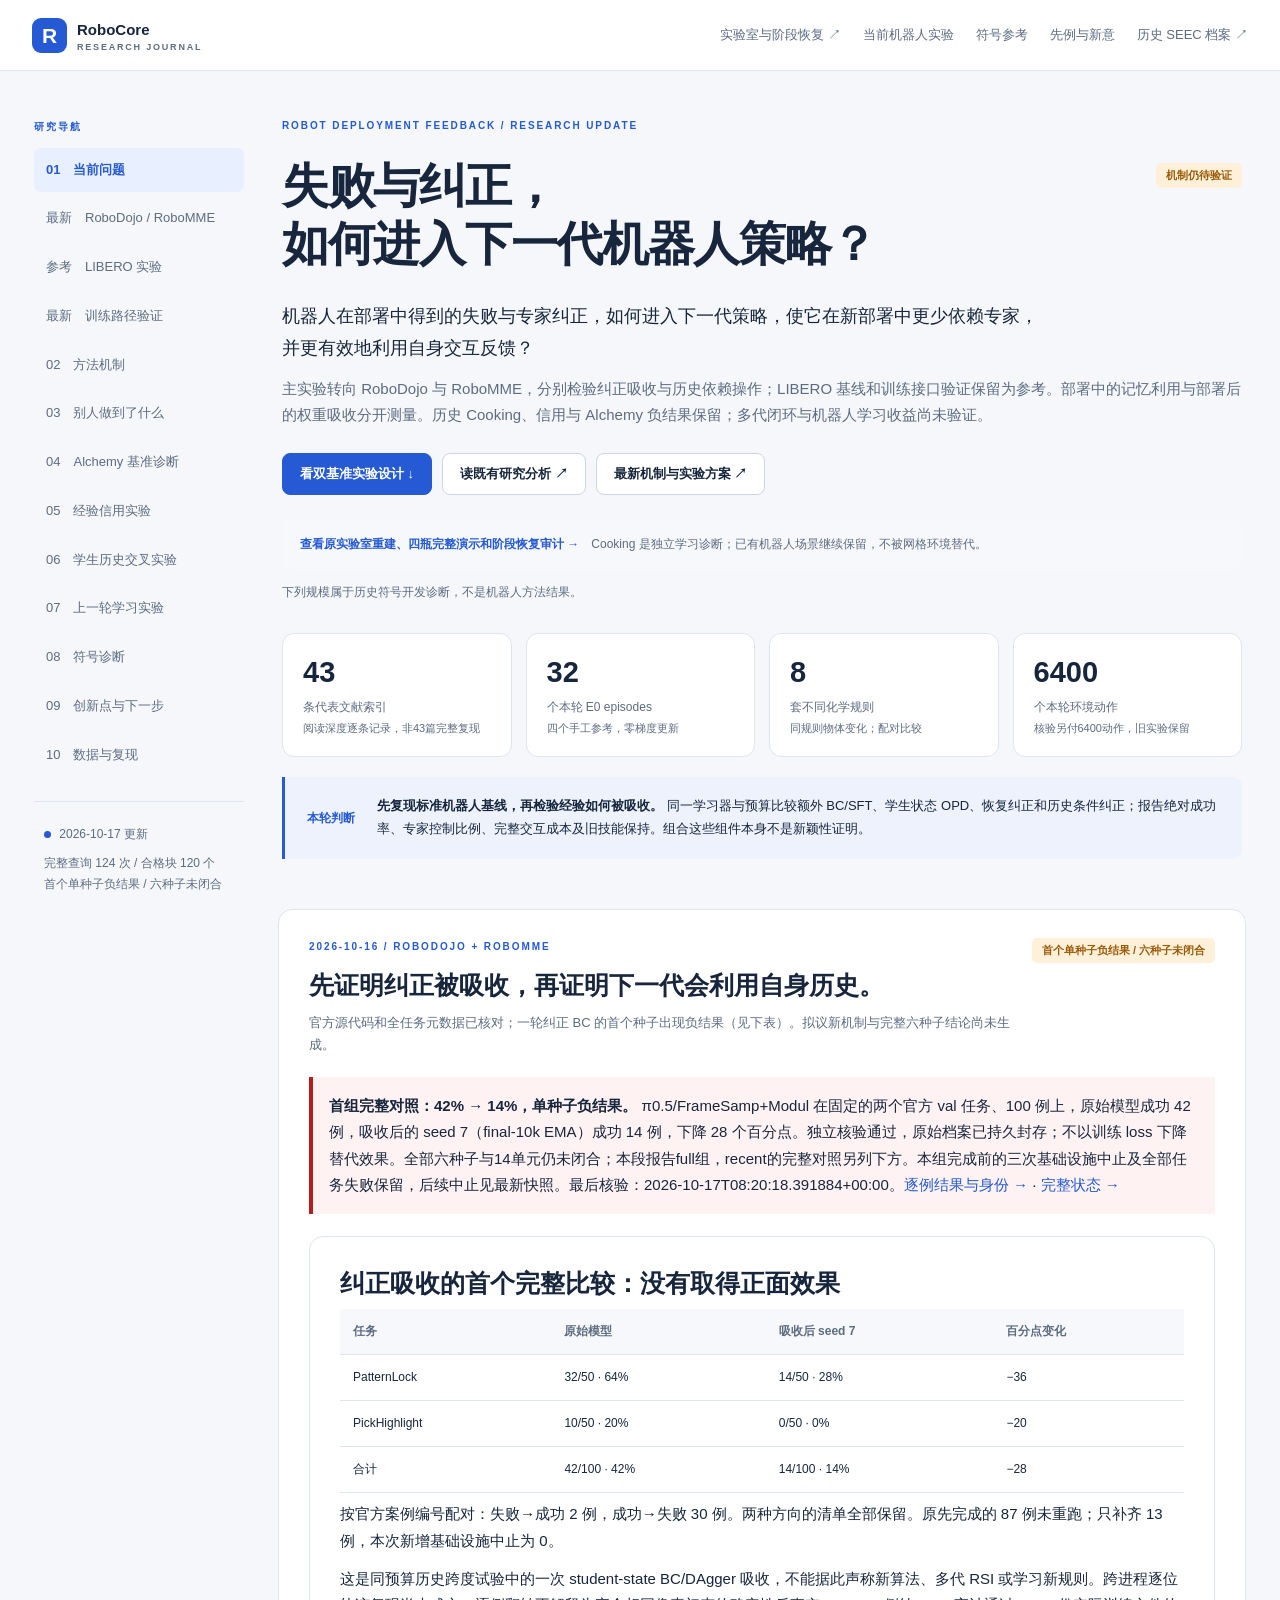
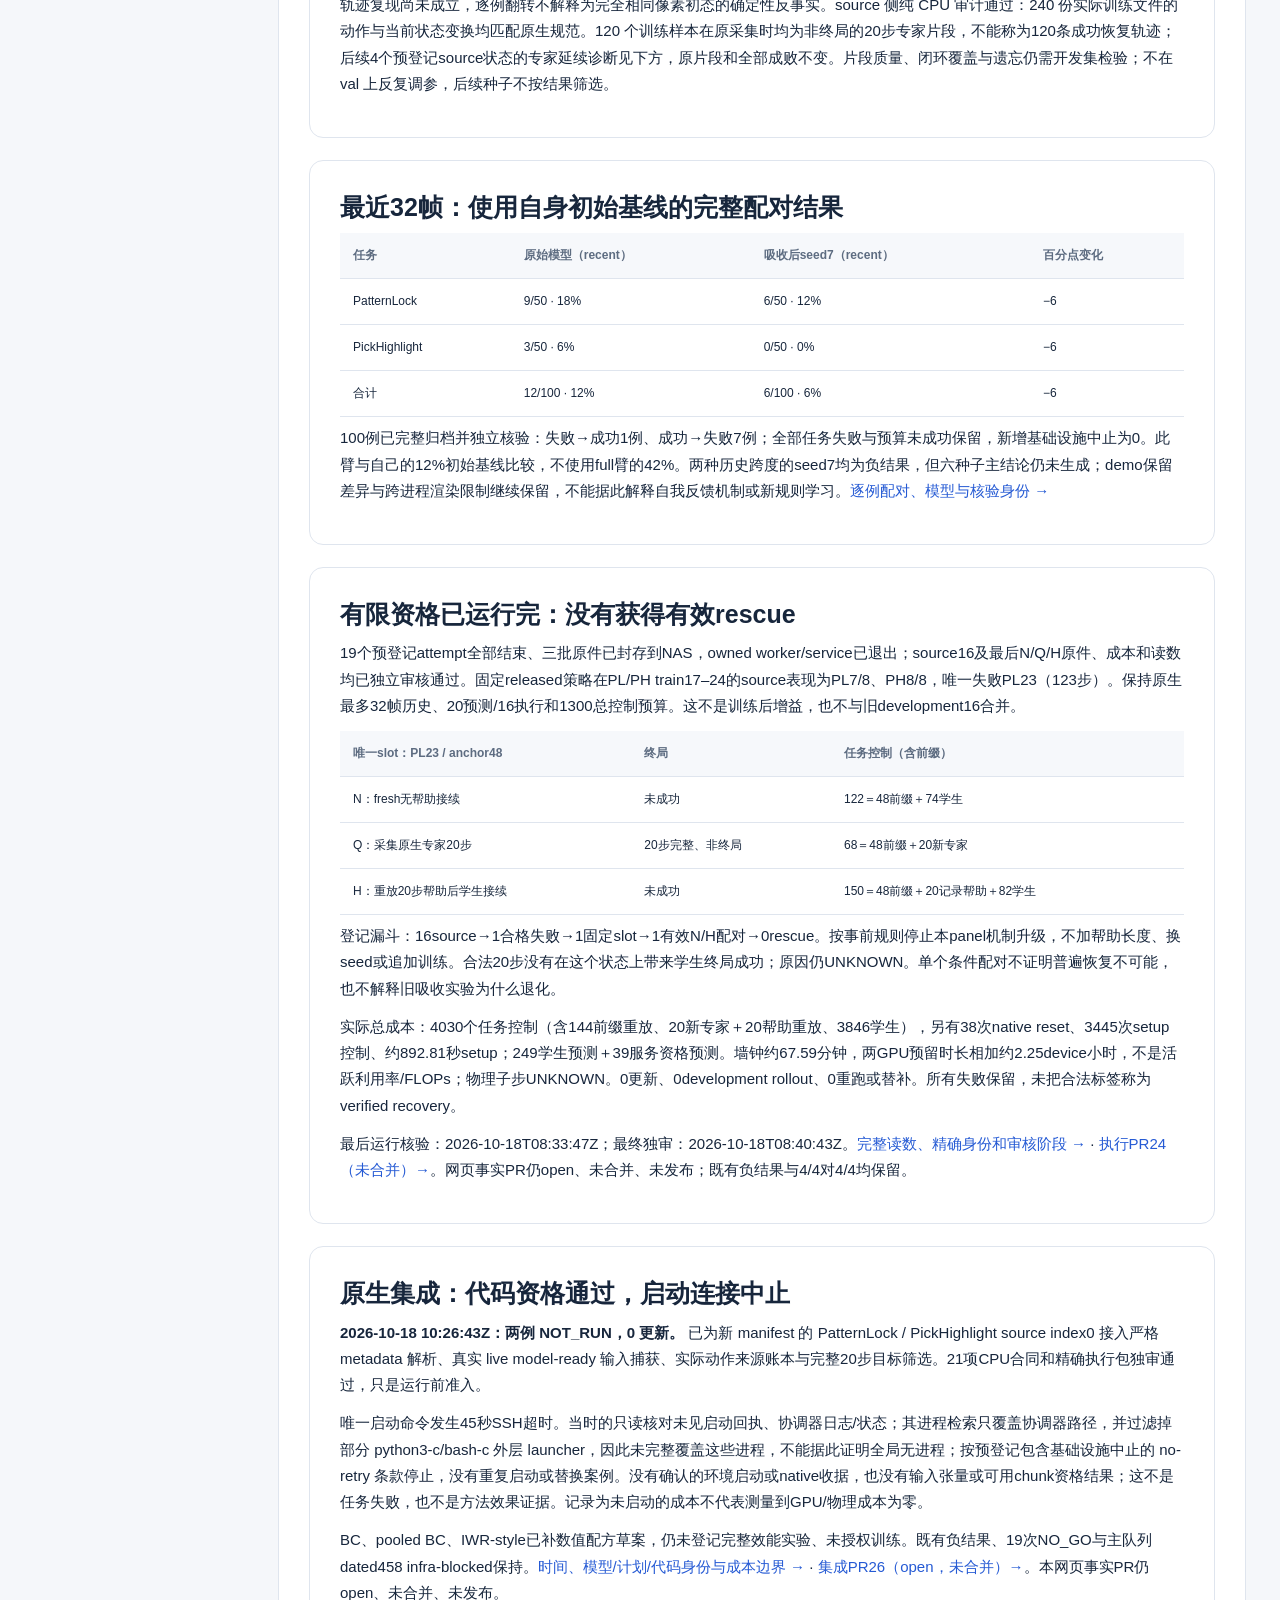
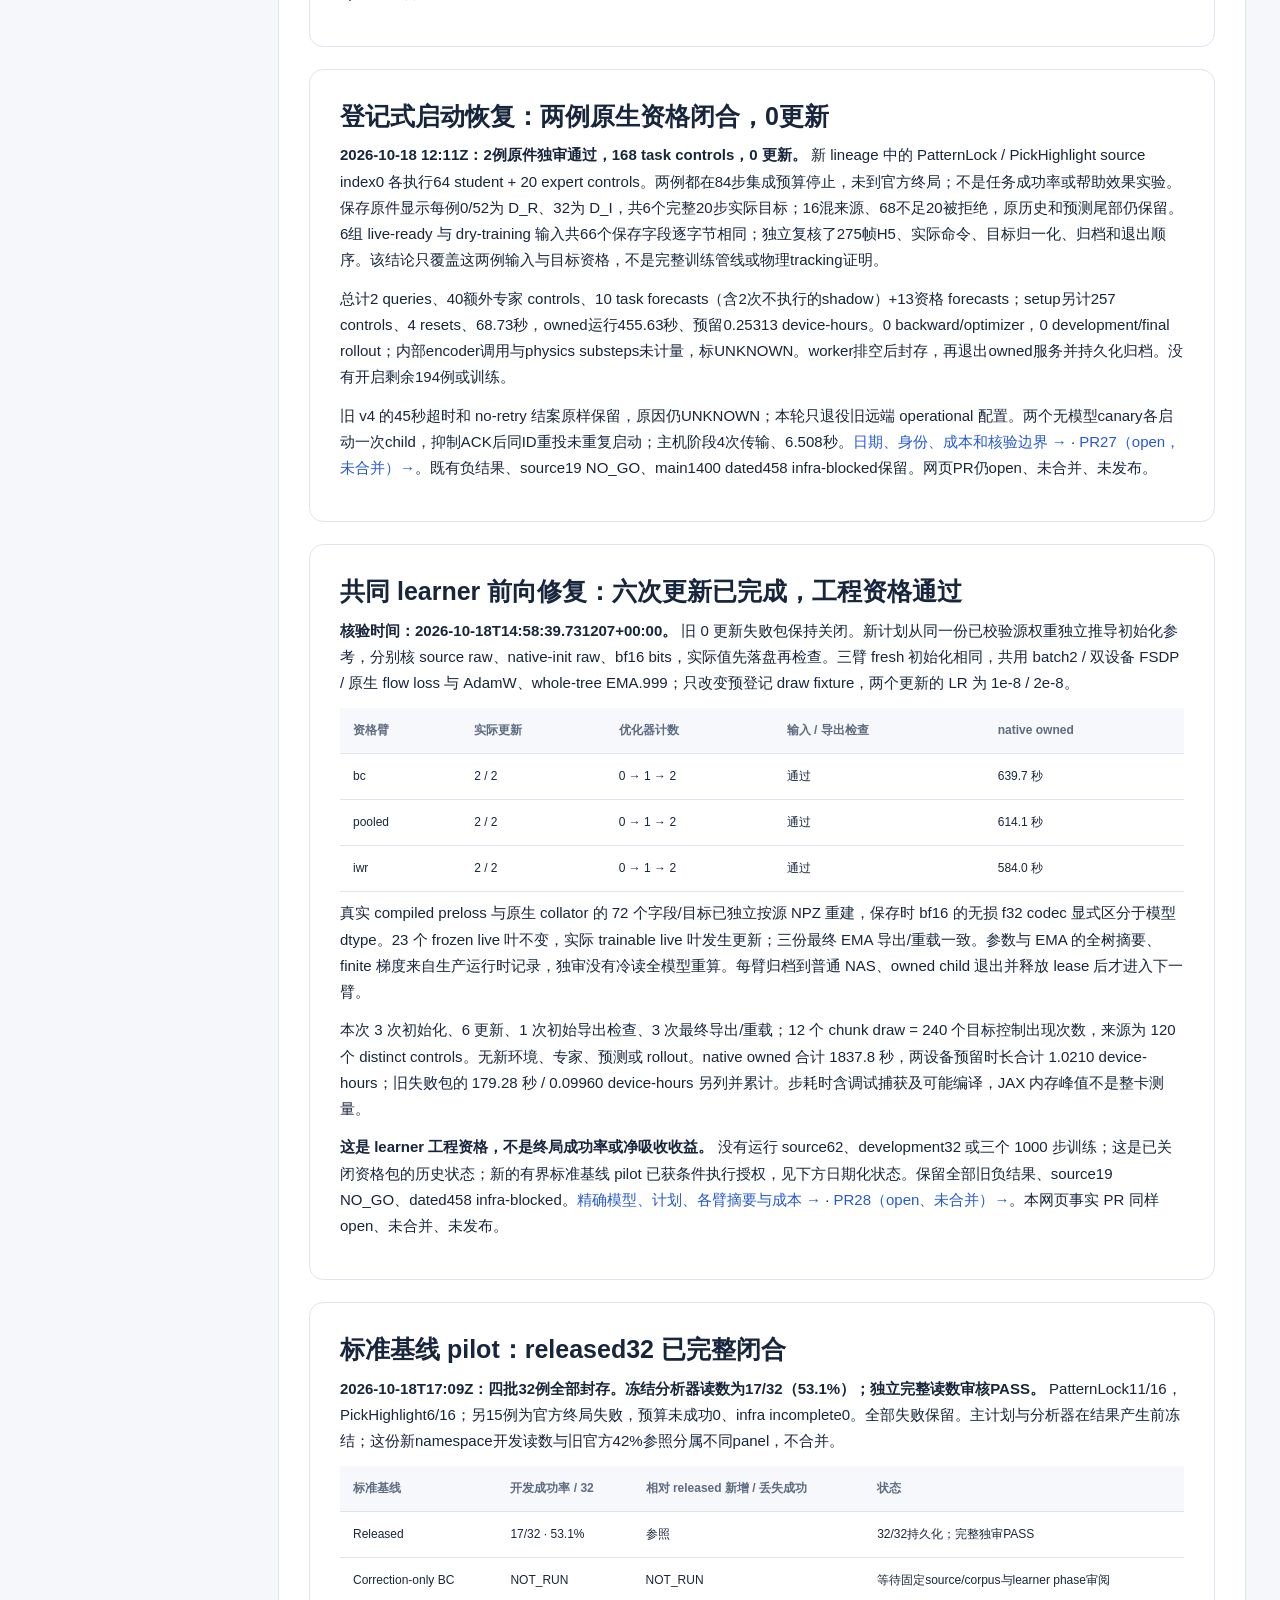
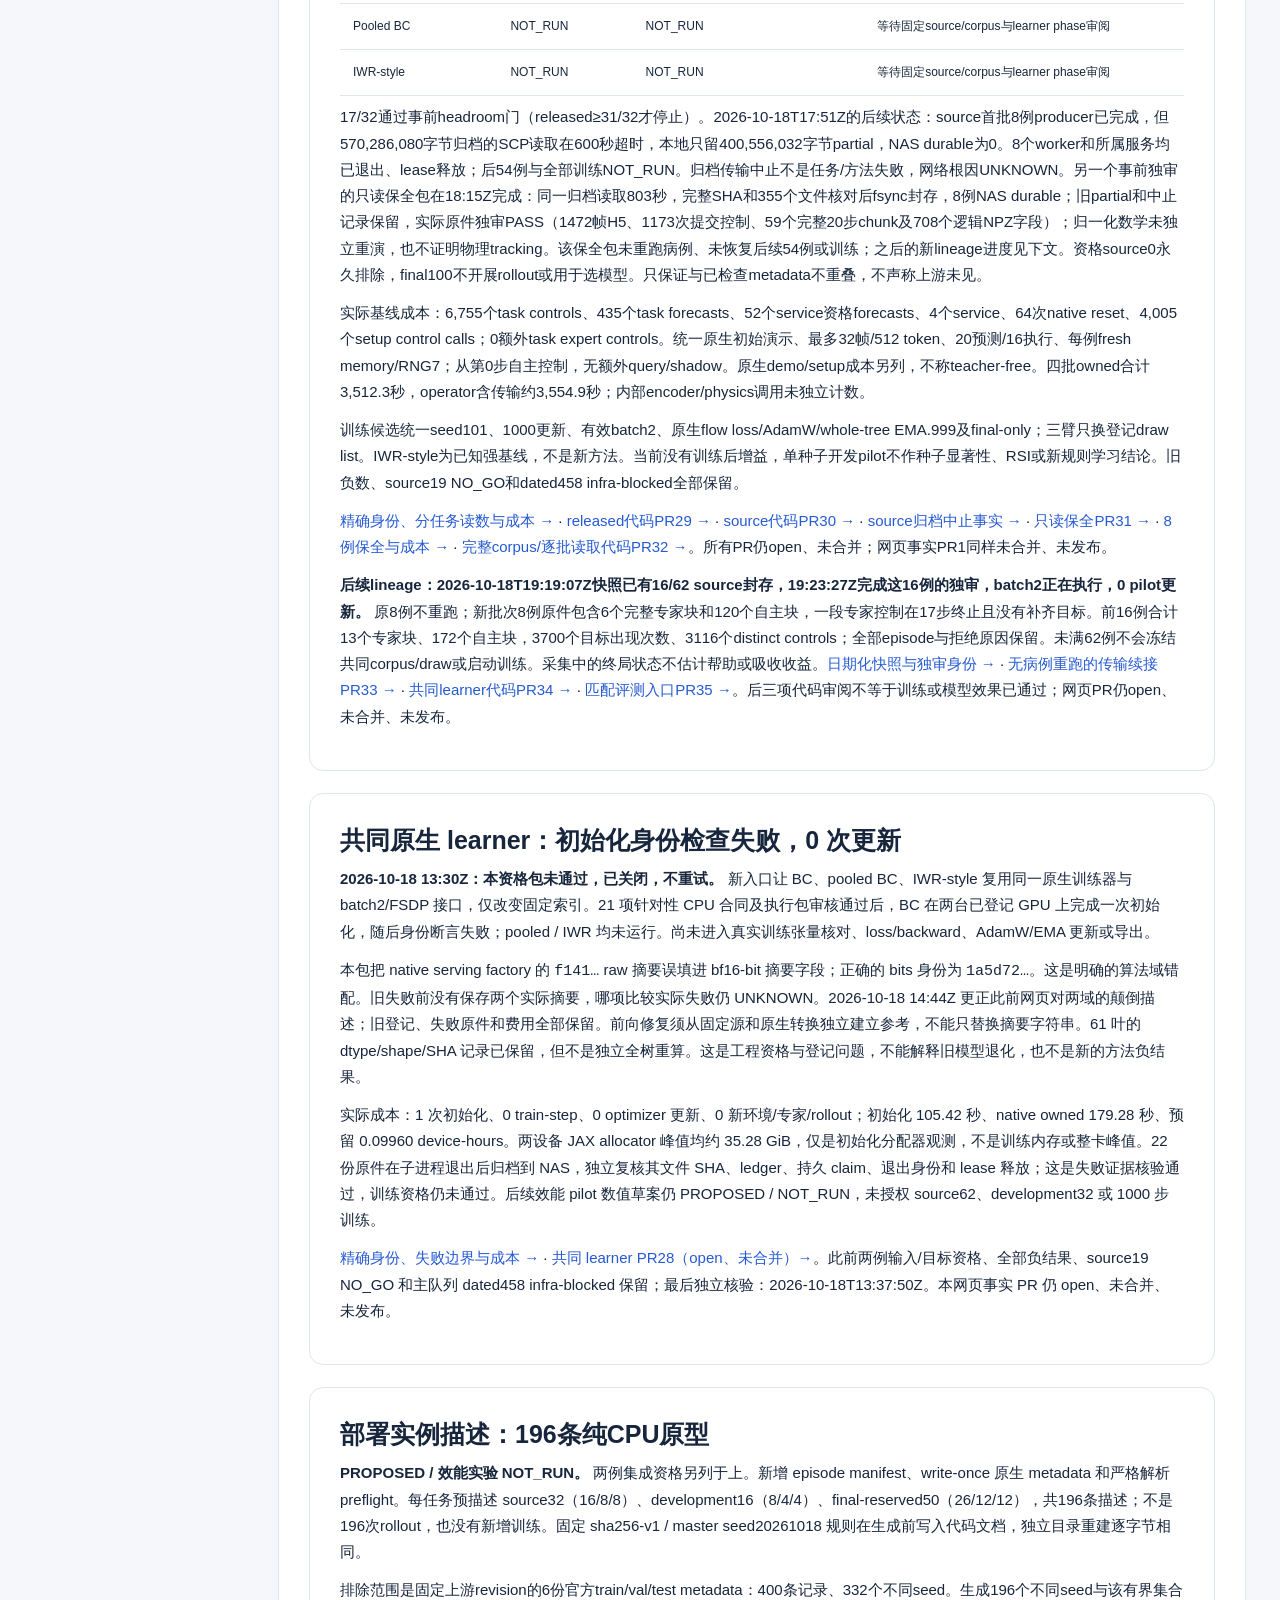
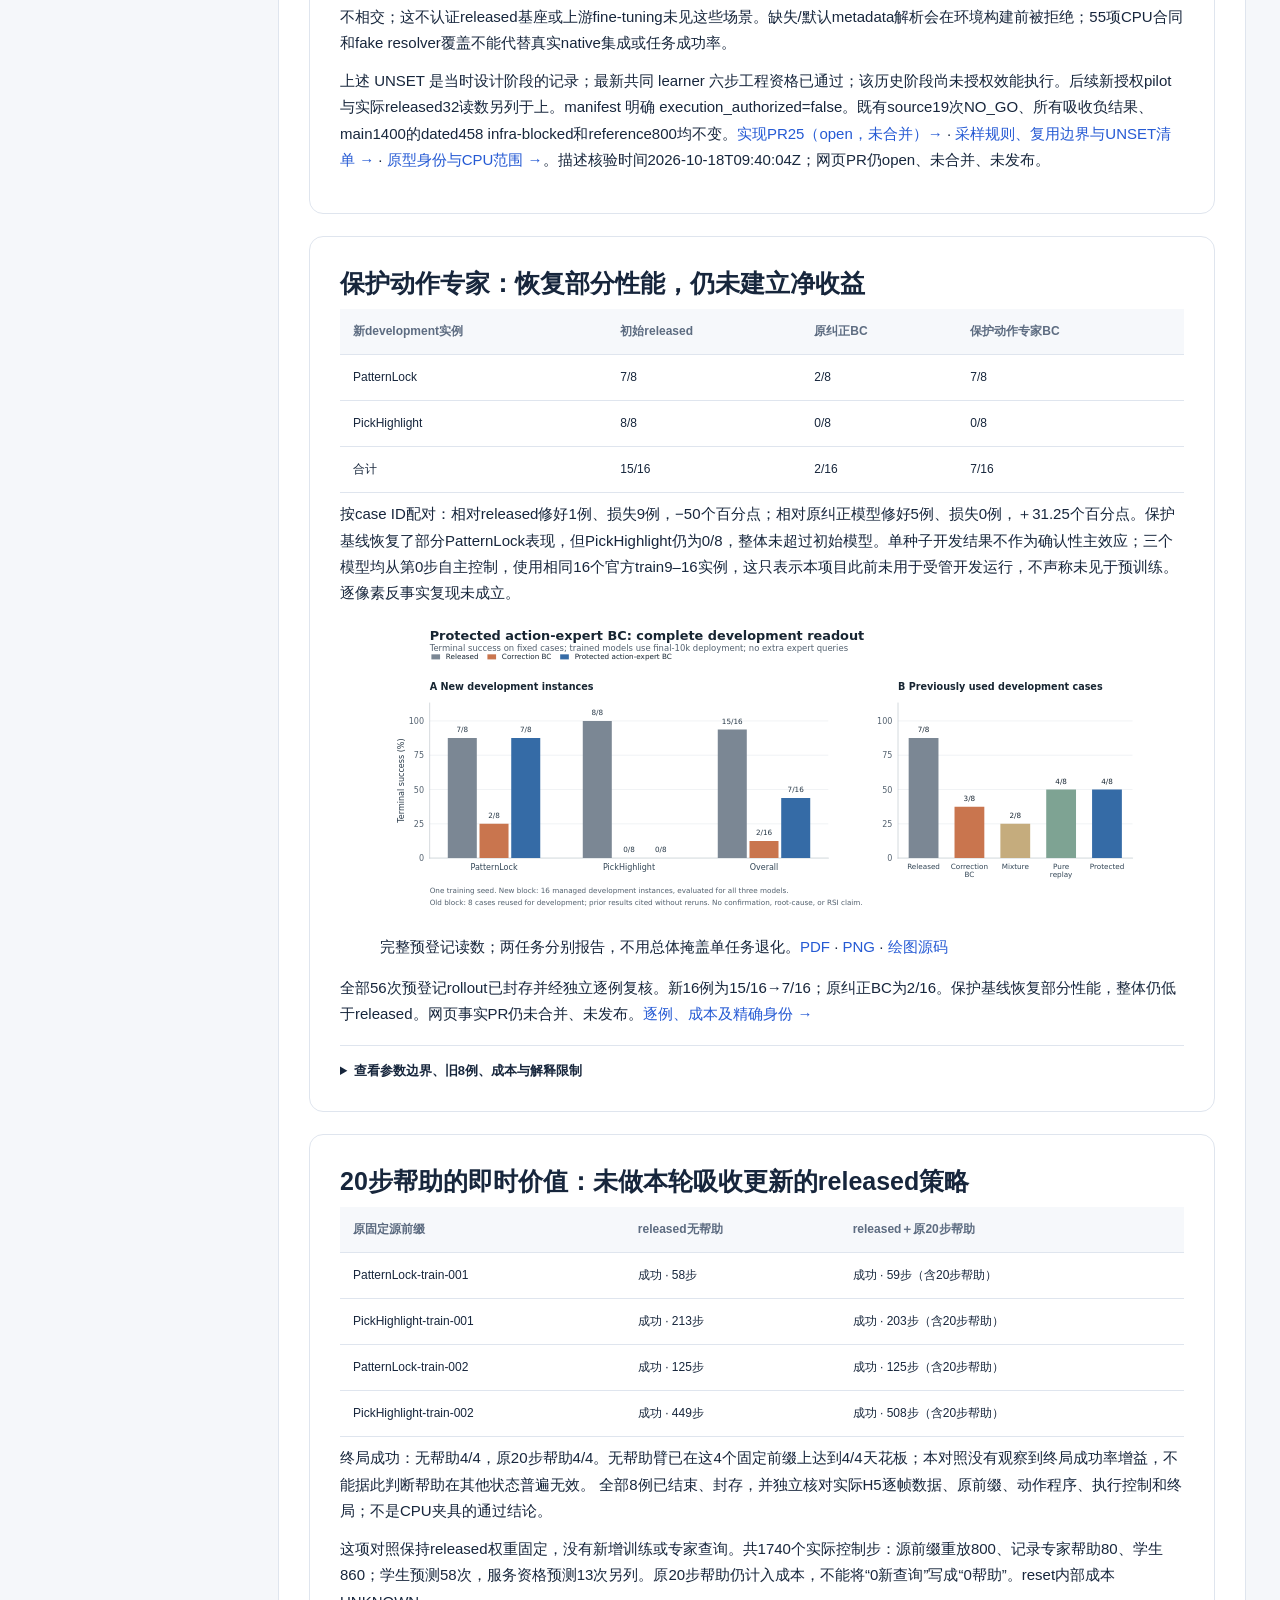
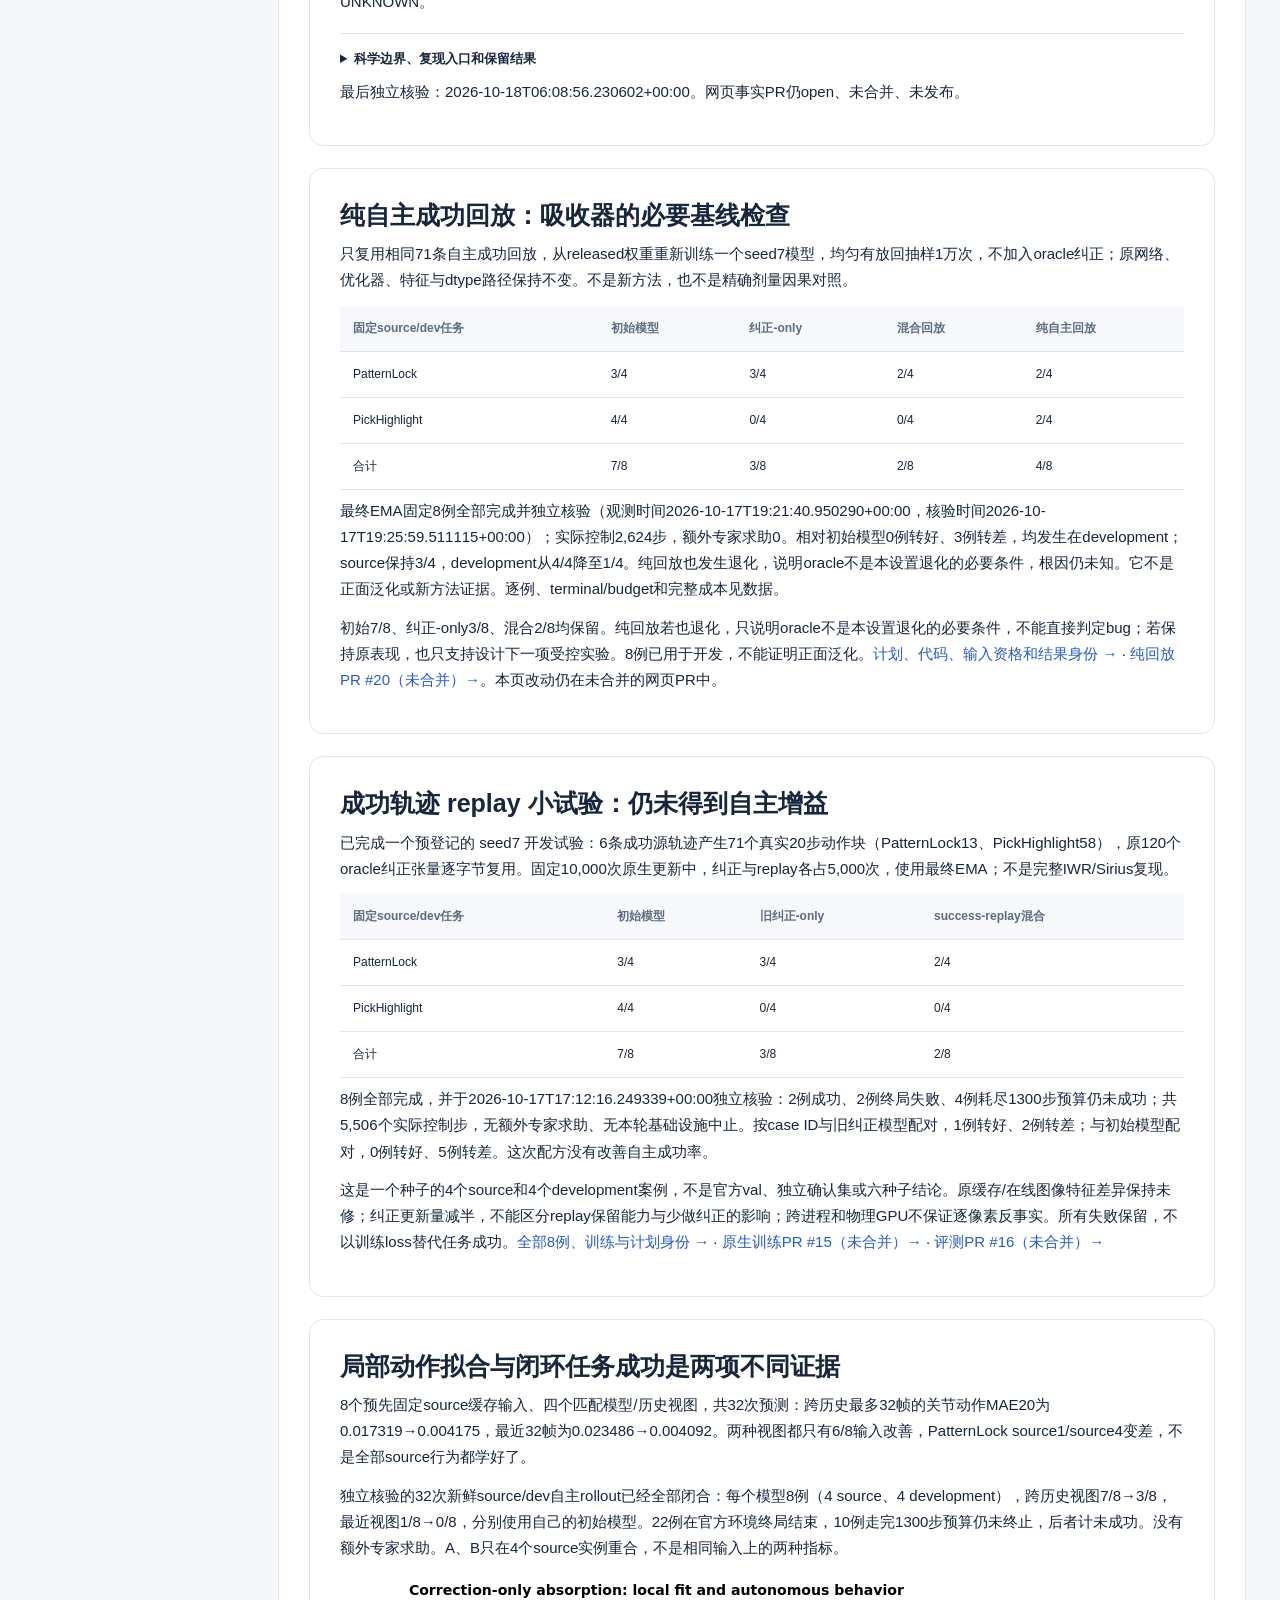
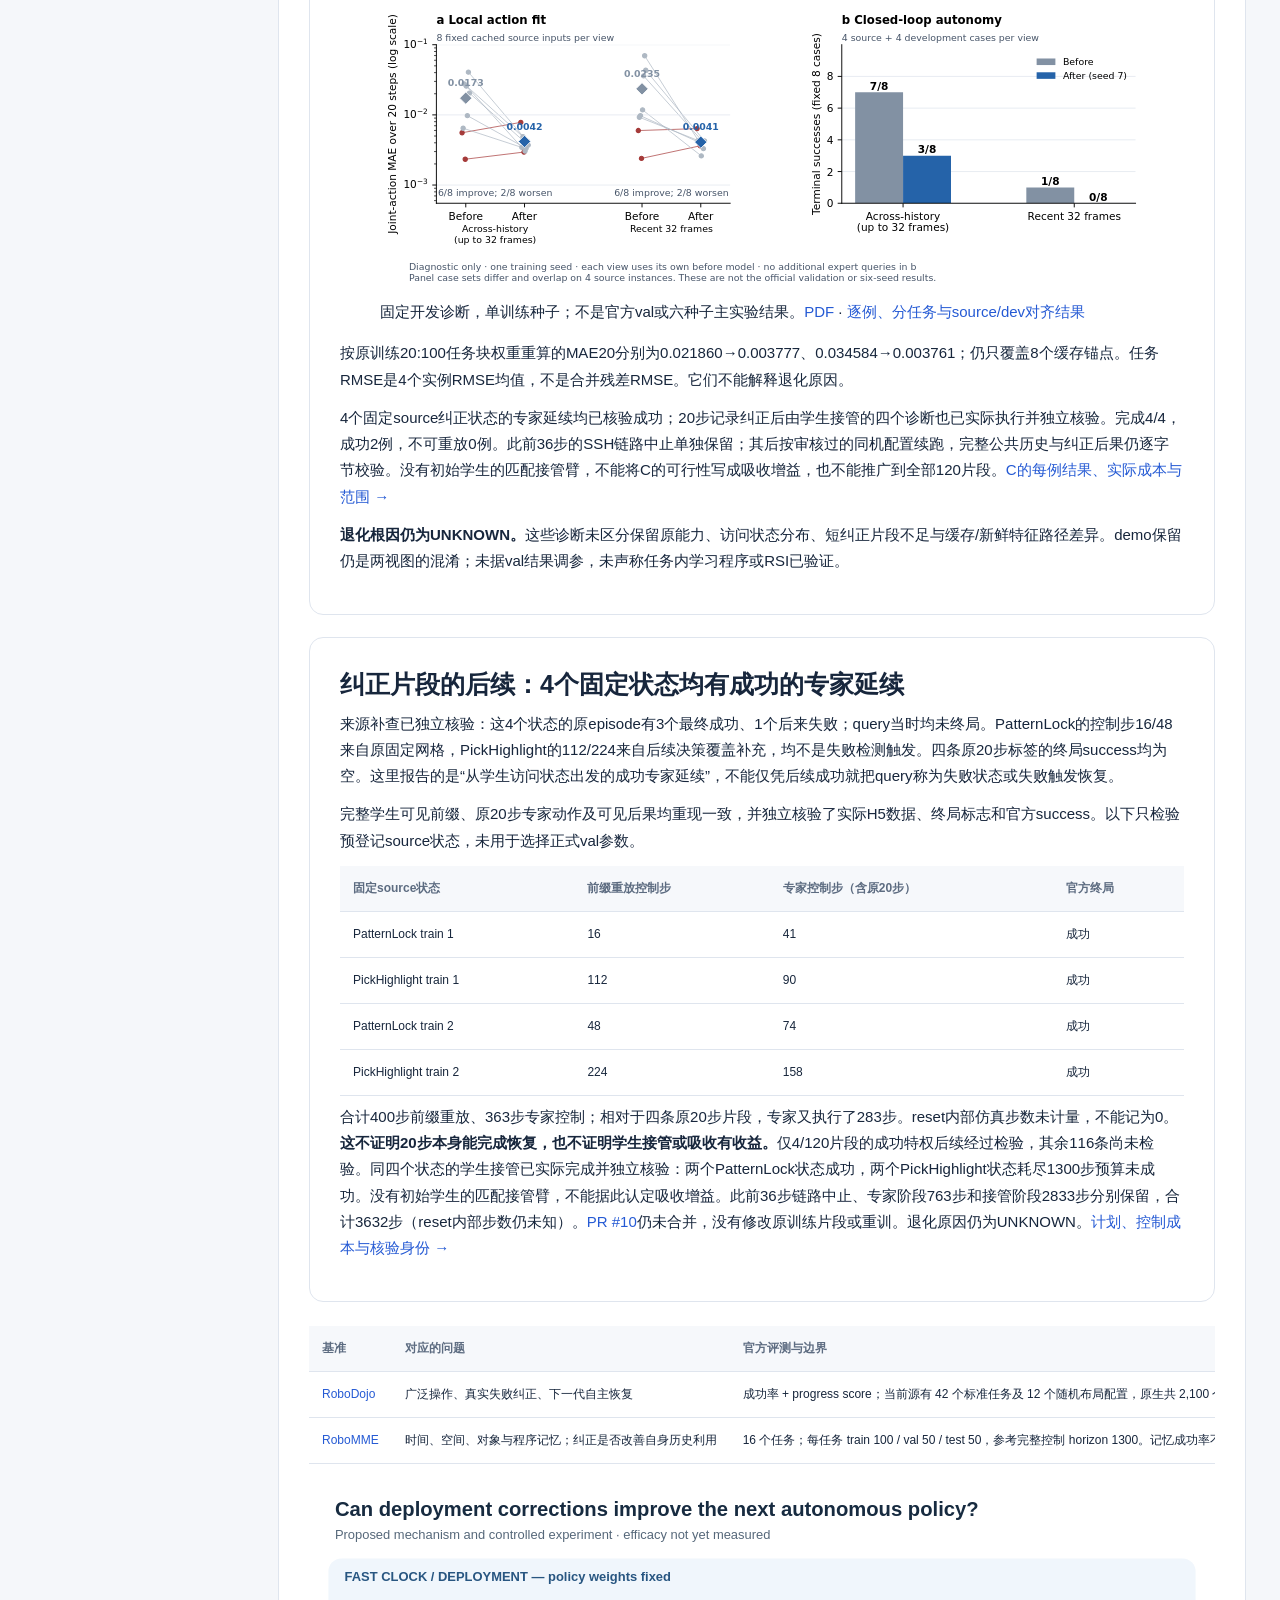
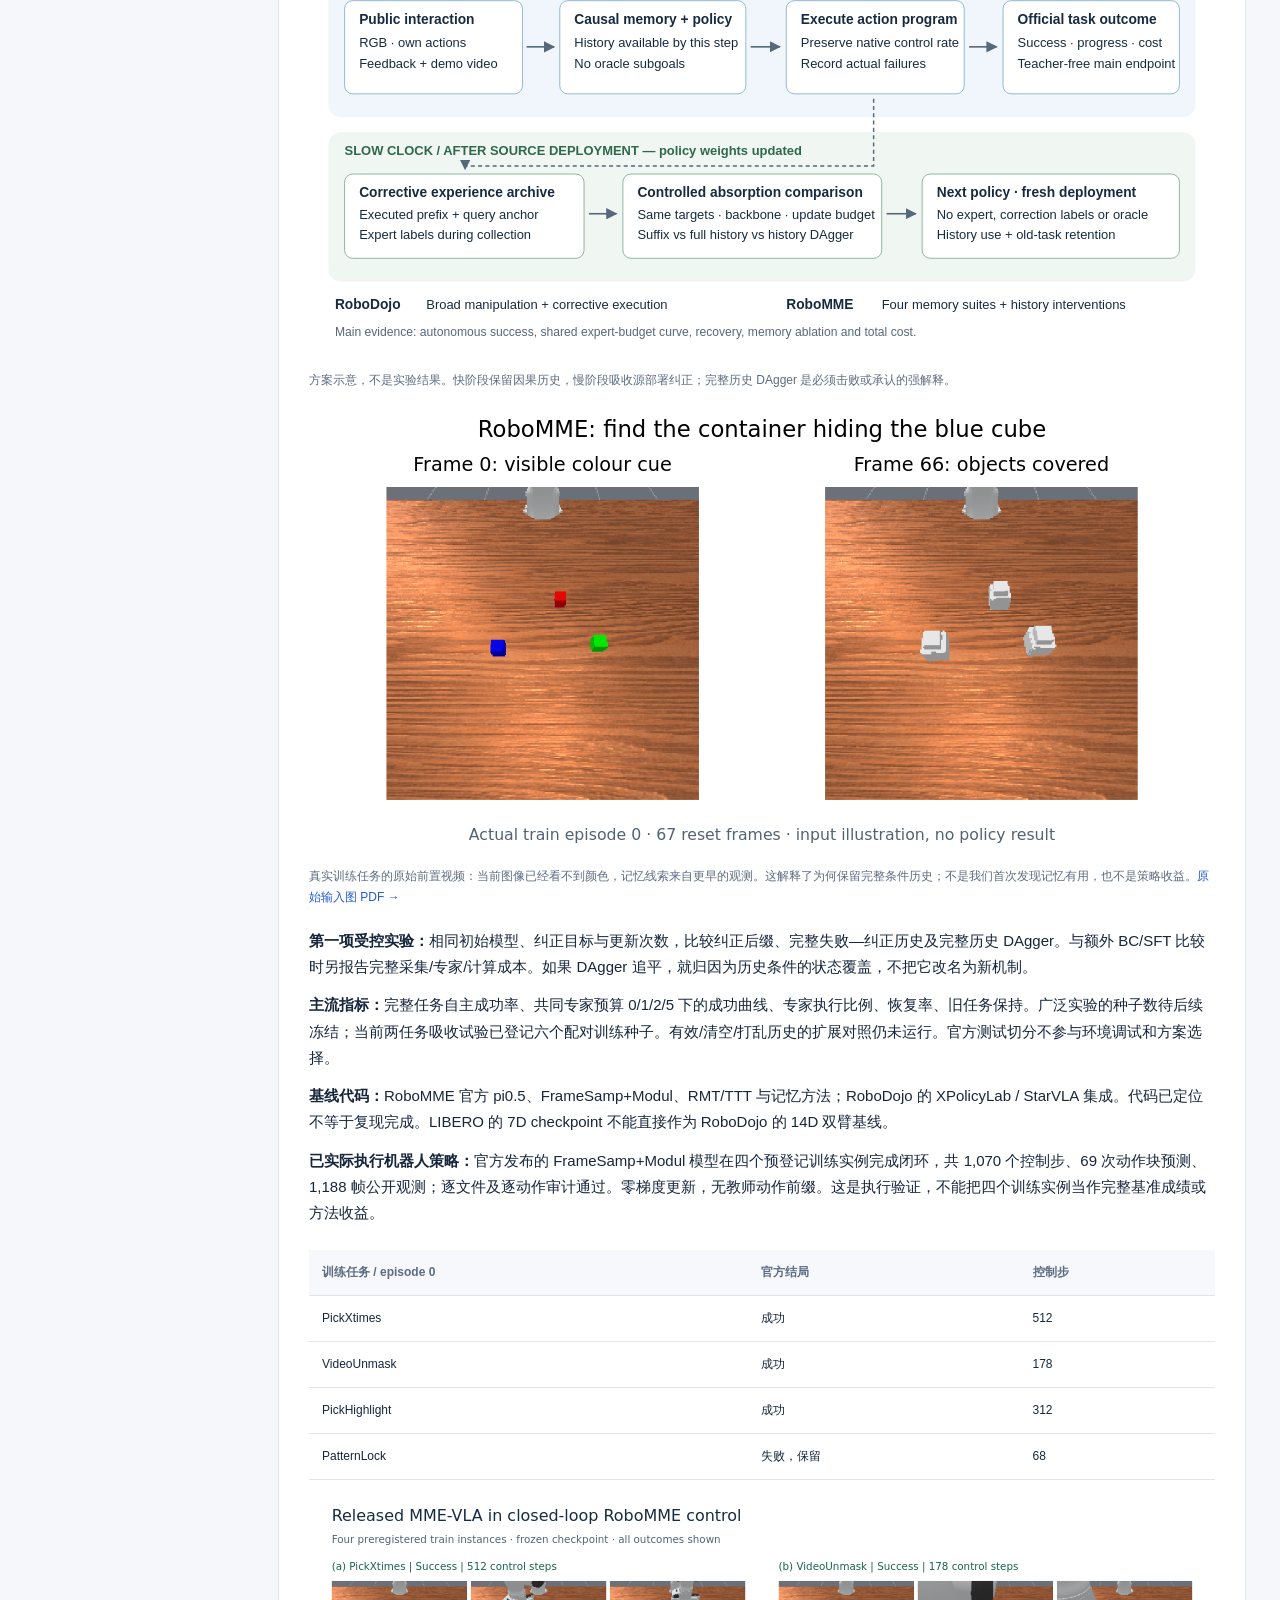
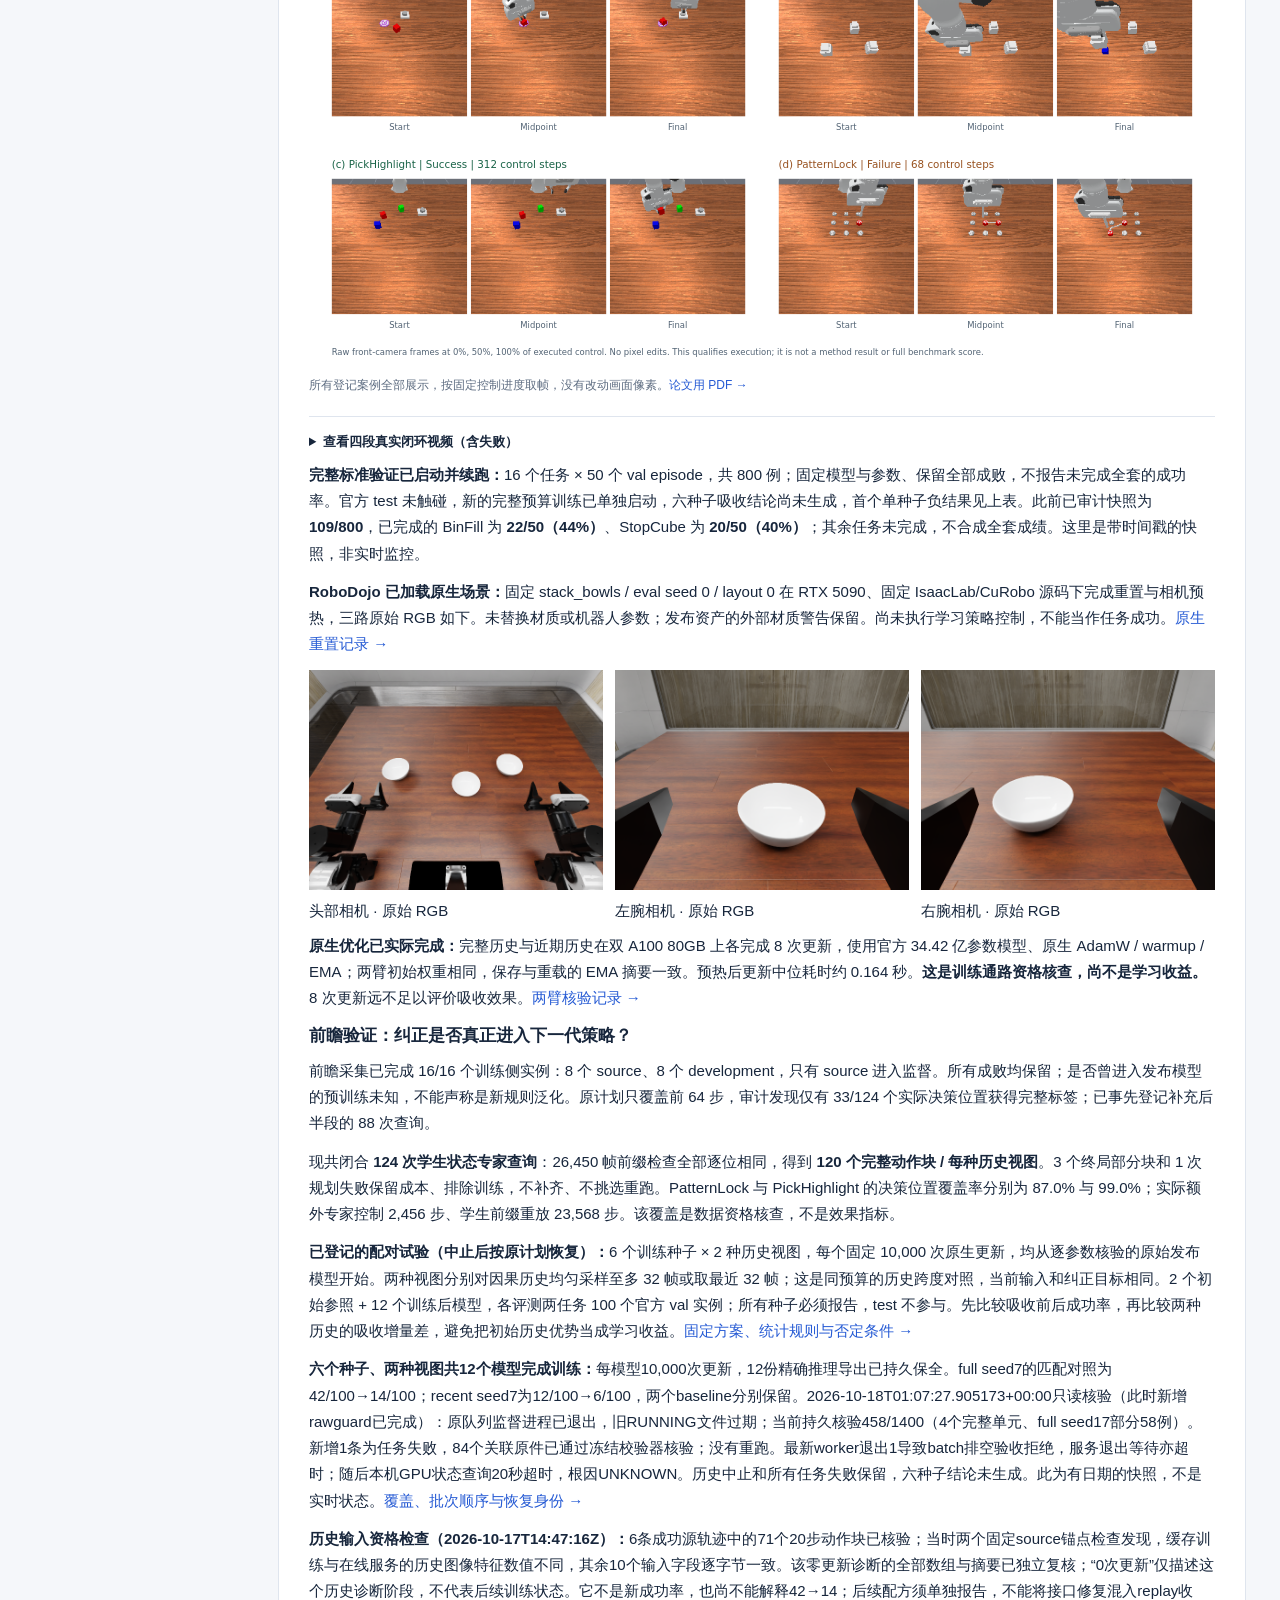
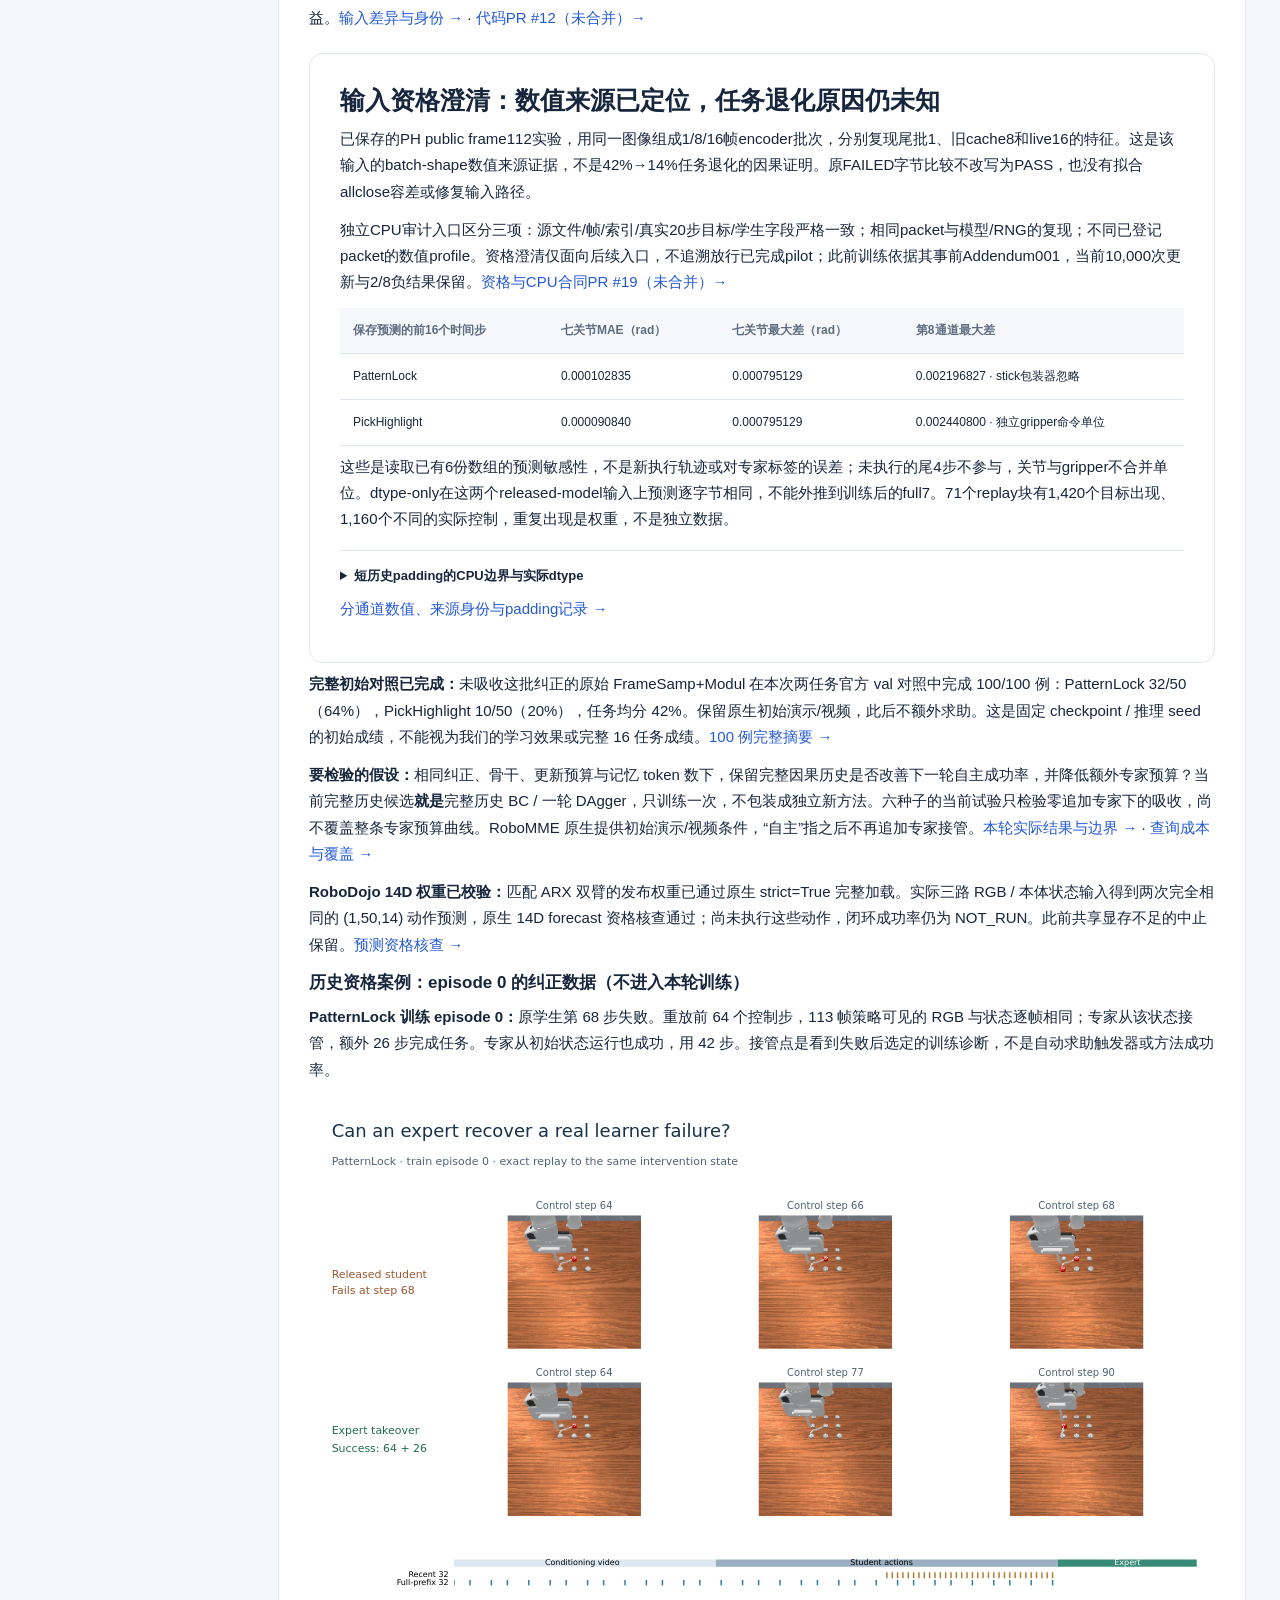
==== learning.html @ 12e53cea "docs: separate source observation and independent review times" ====
<!doctype html>
<html lang="zh-CN"><head><meta charset="utf-8"><meta name="viewport" content="width=device-width,initial-scale=1">
<meta name="description" content="部署失败与专家纠正如何进入下一代机器人策略：RoboDojo / RoboMME 实验设计、LIBERO 参考、历史负结果与实验计划。">
<meta name="theme-color" content="#f5f7fa"><title>交互任务学习 · 研究进展 | RoboCore</title>
<link rel="icon" href="assets/mark.svg" type="image/svg+xml"><link rel="stylesheet" href="learning.css"><script defer src="learning.js"></script></head>
<body><a class="skip" href="#main">跳到正文</a>
<header class="top"><a class="brand" href="learning.html"><span class="brand-mark">R</span><span>RoboCore <small>RESEARCH JOURNAL</small></span></a><nav><a href="scenes.html">实验室与阶段恢复 ↗</a><a href="#robot-memory-benchmarks">当前机器人实验</a><a href="#results">符号参考</a><a href="#prior">先例与新意</a><a href="index.html?lang=zh&view=experiments">历史 SEEC 档案 ↗</a></nav></header>
<div class="layout"><aside class="sidebar"><p class="eyebrow">研究导航</p><a href="#overview" class="selected">01　当前问题</a><a href="#robot-memory-benchmarks">最新　RoboDojo / RoboMME</a><a href="#deployment">参考　LIBERO 实验</a><a href="#training-interface">最新　训练路径验证</a><a href="#mechanism">02　方法机制</a><a href="#prior">03　别人做到了什么</a><a href="#alchemy">04　Alchemy 基准诊断</a><a href="#credit">05　经验信用实验</a><a href="#coverage">06　学生历史交叉实验</a><a href="#learned">07　上一轮学习实验</a><a href="#results">08　符号诊断</a><a href="#next">09　创新点与下一步</a><a href="#evidence">10　数据与复现</a><div class="side-note"><span class="dot"></span> 2026-10-17 更新<p>完整查询 124 次 / 合格块 120 个<br>首个单种子负结果 / 六种子未闭合</p></div></aside>
<main id="main"><section id="overview" class="hero"><div class="eyebrow">ROBOT DEPLOYMENT FEEDBACK / RESEARCH UPDATE</div><div class="title-row"><h1>失败与纠正，<br>如何进入下一代机器人策略？</h1><span class="pill amber">机制仍待验证</span></div><p class="lead">机器人在部署中得到的失败与专家纠正，如何进入下一代策略，使它在新部署中更少依赖专家，并更有效地利用自身交互反馈？</p><p class="muted">主实验转向 RoboDojo 与 RoboMME，分别检验纠正吸收与历史依赖操作；LIBERO 基线和训练接口验证保留为参考。部署中的记忆利用与部署后的权重吸收分开测量。历史 Cooking、信用与 Alchemy 负结果保留；多代闭环与机器人学习收益尚未验证。</p>
<div class="hero-actions"><a class="button primary" href="#robot-memory-benchmarks">看双基准实验设计 ↓</a><a class="button" href="research/interactive-learning-update.md">读既有研究分析 ↗</a><a class="button" href="research/deployment-adaptation/robodojo-robomme-design.md">最新机制与实验方案 ↗</a></div>
<p class="note"><a href="scenes.html"><strong>查看原实验室重建、四瓶完整演示和阶段恢复审计 →</strong></a>　Cooking 是独立学习诊断；已有机器人场景继续保留，不被网格环境替代。</p>
<p class="small">下列规模属于历史符号开发诊断，不是机器人方法结果。</p><div class="stats" id="stats"><div>读取研究快照…</div></div>
<div class="verdict"><span>本轮判断</span><p><strong>先复现标准机器人基线，再检验经验如何被吸收。</strong> 同一学习器与预算比较额外 BC/SFT、学生状态 OPD、恢复纠正和历史条件纠正；报告绝对成功率、专家控制比例、完整交互成本及旧技能保持。组合这些组件本身不是新颖性证明。</p></div></section>

<section id="robot-memory-benchmarks" class="card section"><div class="section-head"><div><div class="eyebrow">2026-10-16 / ROBODOJO + ROBOMME</div><h2>先证明纠正被吸收，再证明下一代会利用自身历史。</h2><p class="muted">官方源代码和全任务元数据已核对；一轮纠正 BC 的首个种子出现负结果（见下表）。拟议新机制与完整六种子结论尚未生成。</p></div><span class="pill amber">首个单种子负结果 / 六种子未闭合</span></div>
<aside role="status" style="border-left:4px solid #b91c1c;background:#fef2f2;padding:1rem;margin:1rem 0"><strong>首组完整对照：42% → 14%，单种子负结果。</strong> π0.5/FrameSamp+Modul 在固定的两个官方 val 任务、100 例上，原始模型成功 42 例，吸收后的 seed 7（final-10k EMA）成功 14 例，下降 28 个百分点。独立核验通过，原始档案已持久封存；不以训练 loss 下降替代效果。全部六种子与14单元仍未闭合；本段报告full组，recent的完整对照另列下方。本组完成前的三次基础设施中止及全部任务失败保留，后续中止见最新快照。最后核验：<time datetime="2026-10-17T08:20:18.391884+00:00">2026-10-17T08:20:18.391884+00:00</time>。<a href="data/robomme-first-pair-seed7.json">逐例结果与身份 →</a> · <a href="data/robomme-execution-observation.json">完整状态 →</a></aside>
<section class="card section" id="first-pair-result"><h2>纠正吸收的首个完整比较：没有取得正面效果</h2><table><thead><tr><th>任务</th><th>原始模型</th><th>吸收后 seed 7</th><th>百分点变化</th></tr></thead><tbody><tr><td>PatternLock</td><td>32/50 · 64%</td><td>14/50 · 28%</td><td>−36</td></tr><tr><td>PickHighlight</td><td>10/50 · 20%</td><td>0/50 · 0%</td><td>−20</td></tr><tr><td>合计</td><td>42/100 · 42%</td><td>14/100 · 14%</td><td>−28</td></tr></tbody></table><p>按官方案例编号配对：失败→成功 2 例，成功→失败 30 例。两种方向的清单全部保留。原先完成的 87 例未重跑；只补齐 13 例，本次新增基础设施中止为 0。</p><p>这是同预算历史跨度试验中的一次 student-state BC/DAgger 吸收，不能据此声称新算法、多代 RSI 或学习新规则。跨进程逐位轨迹复现尚未成立，逐例翻转不解释为完全相同像素初态的确定性反事实。source 侧纯 CPU 审计通过：240 份实际训练文件的动作与当前状态变换均匹配原生规范。120 个训练样本在原采集时均为非终局的20步专家片段，不能称为120条成功恢复轨迹；后续4个预登记source状态的专家延续诊断见下方，原片段和全部成败不变。片段质量、闭环覆盖与遗忘仍需开发集检验；不在 val 上反复调参，后续种子不按结果筛选。</p></section>
<section class="card section" id="recent-pair-result"><h2>最近32帧：使用自身初始基线的完整配对结果</h2><table><thead><tr><th>任务</th><th>原始模型（recent）</th><th>吸收后seed7（recent）</th><th>百分点变化</th></tr></thead><tbody><tr><td>PatternLock</td><td>9/50 · 18%</td><td>6/50 · 12%</td><td>−6</td></tr><tr><td>PickHighlight</td><td>3/50 · 6%</td><td>0/50 · 0%</td><td>−6</td></tr><tr><td>合计</td><td>12/100 · 12%</td><td>6/100 · 6%</td><td>−6</td></tr></tbody></table><p>100例已完整归档并独立核验：失败→成功1例、成功→失败7例；全部任务失败与预算未成功保留，新增基础设施中止为0。此臂与自己的12%初始基线比较，不使用full臂的42%。两种历史跨度的seed7均为负结果，但六种子主结论仍未生成；demo保留差异与跨进程渲染限制继续保留，不能据此解释自我反馈机制或新规则学习。<a href="data/robomme-recent-pair-seed7.json">逐例配对、模型与核验身份 →</a></p></section>
<section class="card section" id="source-qualification"><h2>有限资格已运行完：没有获得有效rescue</h2><p>19个预登记attempt全部结束、三批原件已封存到NAS，owned worker/service已退出；source16及最后N/Q/H原件、成本和读数均已独立审核通过。固定released策略在PL/PH train17–24的source表现为PL7/8、PH8/8，唯一失败PL23（123步）。保持原生最多32帧历史、20预测/16执行和1300总控制预算。这不是训练后增益，也不与旧development16合并。</p><table><thead><tr><th>唯一slot：PL23 / anchor48</th><th>终局</th><th>任务控制（含前缀）</th></tr></thead><tbody><tr><td>N：fresh无帮助接续</td><td>未成功</td><td>122＝48前缀＋74学生</td></tr><tr><td>Q：采集原生专家20步</td><td>20步完整、非终局</td><td>68＝48前缀＋20新专家</td></tr><tr><td>H：重放20步帮助后学生接续</td><td>未成功</td><td>150＝48前缀＋20记录帮助＋82学生</td></tr></tbody></table><p>登记漏斗：16source→1合格失败→1固定slot→1有效N/H配对→0rescue。按事前规则停止本panel机制升级，不加帮助长度、换seed或追加训练。合法20步没有在这个状态上带来学生终局成功；原因仍UNKNOWN。单个条件配对不证明普遍恢复不可能，也不解释旧吸收实验为什么退化。</p><p>实际总成本：4030个任务控制（含144前缀重放、20新专家＋20帮助重放、3846学生），另有38次native reset、3445次setup控制、约892.81秒setup；249学生预测＋39服务资格预测。墙钟约67.59分钟，两GPU预留时长相加约2.25device小时，不是活跃利用率/FLOPs；物理子步UNKNOWN。0更新、0development rollout、0重跑或替补。所有失败保留，未把合法标签称为verified recovery。</p><p>最后运行核验：2026-10-18T08:33:47Z；最终独审：2026-10-18T08:40:43Z。<a href="data/robomme-source-qualification.json">完整读数、精确身份和审核阶段 →</a> · <a href="https://github.com/asimfish/robocore/pull/24">执行PR24（未合并）→</a>。网页事实PR仍open、未合并、未发布；既有负结果与4/4对4/4均保留。</p></section>
<section class="card section" id="native-integration"><h2>原生集成：代码资格通过，启动连接中止</h2><p><strong>2026-10-18 10:26:43Z：两例 NOT_RUN，0 更新。</strong> 已为新 manifest 的 PatternLock / PickHighlight source index0 接入严格 metadata 解析、真实 live model-ready 输入捕获、实际动作来源账本与完整20步目标筛选。21项CPU合同和精确执行包独审通过，只是运行前准入。</p><p>唯一启动命令发生45秒SSH超时。当时的只读核对未见启动回执、协调器日志/状态；其进程检索只覆盖协调器路径，并过滤掉部分 python3-c/bash-c 外层 launcher，因此未完整覆盖这些进程，不能据此证明全局无进程；按预登记包含基础设施中止的 no-retry 条款停止，没有重复启动或替换案例。没有确认的环境启动或native收据，也没有输入张量或可用chunk资格结果；这不是任务失败，也不是方法效果证据。记录为未启动的成本不代表测量到GPU/物理成本为零。</p><p>BC、pooled BC、IWR-style已补数值配方草案，仍未登记完整效能实验、未授权训练。既有负结果、19次NO_GO与主队列dated458 infra-blocked保持。<a href="data/robomme-native-integration.json">时间、模型/计划/代码身份与成本边界 →</a> · <a href="https://github.com/asimfish/robocore/pull/26">集成PR26（open，未合并）→</a>。本网页事实PR仍open、未合并、未发布。</p></section>
<section class="card section" id="registered-launch-recovery"><h2>登记式启动恢复：两例原生资格闭合，0更新</h2><p><strong>2026-10-18 12:11Z：2例原件独审通过，168 task controls，0 更新。</strong> 新 lineage 中的 PatternLock / PickHighlight source index0 各执行64 student + 20 expert controls。两例都在84步集成预算停止，未到官方终局；不是任务成功率或帮助效果实验。保存原件显示每例0/52为 D_R、32为 D_I，共6个完整20步实际目标；16混来源、68不足20被拒绝，原历史和预测尾部仍保留。6组 live-ready 与 dry-training 输入共66个保存字段逐字节相同；独立复核了275帧H5、实际命令、目标归一化、归档和退出顺序。该结论只覆盖这两例输入与目标资格，不是完整训练管线或物理tracking证明。</p><p>总计2 queries、40额外专家 controls、10 task forecasts（含2次不执行的shadow）+13资格 forecasts；setup另计257 controls、4 resets、68.73秒，owned运行455.63秒、预留0.25313 device-hours。0 backward/optimizer，0 development/final rollout；内部encoder调用与physics substeps未计量，标UNKNOWN。worker排空后封存，再退出owned服务并持久化归档。没有开启剩余194例或训练。</p><p>旧 v4 的45秒超时和 no-retry 结案原样保留，原因仍UNKNOWN；本轮只退役旧远端 operational 配置。两个无模型canary各启动一次child，抑制ACK后同ID重投未重复启动；主机阶段4次传输、6.508秒。<a href="data/robomme-registered-launch-recovery.json">日期、身份、成本和核验边界 →</a> · <a href="https://github.com/asimfish/robocore/pull/27">PR27（open，未合并）→</a>。既有负结果、source19 NO_GO、main1400 dated458 infra-blocked保留。网页PR仍open、未合并、未发布。</p></section>
<section class="card section" id="native-learner-identity-repair"><h2>共同 learner 前向修复：六次更新已完成，工程资格通过</h2><p><strong>核验时间：2026-10-18T14:58:39.731207+00:00。</strong> 旧 0 更新失败包保持关闭。新计划从同一份已校验源权重独立推导初始化参考，分别核 source raw、native-init raw、bf16 bits，实际值先落盘再检查。三臂 fresh 初始化相同，共用 batch2 / 双设备 FSDP / 原生 flow loss 与 AdamW、whole-tree EMA.999；只改变预登记 draw fixture，两个更新的 LR 为 1e-8 / 2e-8。</p><table><thead><tr><th>资格臂</th><th>实际更新</th><th>优化器计数</th><th>输入 / 导出检查</th><th>native owned</th></tr></thead><tbody><tr><td>bc</td><td>2 / 2</td><td>0 → 1 → 2</td><td>通过</td><td>639.7 秒</td></tr><tr><td>pooled</td><td>2 / 2</td><td>0 → 1 → 2</td><td>通过</td><td>614.1 秒</td></tr><tr><td>iwr</td><td>2 / 2</td><td>0 → 1 → 2</td><td>通过</td><td>584.0 秒</td></tr></tbody></table><p>真实 compiled preloss 与原生 collator 的 72 个字段/目标已独立按源 NPZ 重建，保存时 bf16 的无损 f32 codec 显式区分于模型 dtype。23 个 frozen live 叶不变，实际 trainable live 叶发生更新；三份最终 EMA 导出/重载一致。参数与 EMA 的全树摘要、finite 梯度来自生产运行时记录，独审没有冷读全模型重算。每臂归档到普通 NAS、owned child 退出并释放 lease 后才进入下一臂。</p><p>本次 3 次初始化、6 更新、1 次初始导出检查、3 次最终导出/重载；12 个 chunk draw = 240 个目标控制出现次数，来源为 120 个 distinct controls。无新环境、专家、预测或 rollout。native owned 合计 1837.8 秒，两设备预留时长合计 1.0210 device-hours；旧失败包的 179.28 秒 / 0.09960 device-hours 另列并累计。步耗时含调试捕获及可能编译，JAX 内存峰值不是整卡测量。</p><p><strong>这是 learner 工程资格，不是终局成功率或净吸收收益。</strong> 没有运行 source62、development32 或三个 1000 步训练；这是已关闭资格包的历史状态；新的有界标准基线 pilot 已获条件执行授权，见下方日期化状态。保留全部旧负结果、source19 NO_GO、dated458 infra-blocked。<a href="data/robomme-native-learner-identity-repair.json">精确模型、计划、各臂摘要与成本 →</a> · <a href="https://github.com/asimfish/robocore/pull/28">PR28（open、未合并）→</a>。本网页事实 PR 同样 open、未合并、未发布。</p></section>
<section class="card section" id="deployment-baseline-pilot"><h2>标准基线 pilot：released32 已完整闭合</h2><p><strong>2026-10-18T17:09Z：四批32例全部封存。冻结分析器读数为17/32（53.1%）；独立完整读数审核PASS。</strong> PatternLock11/16，PickHighlight6/16；另15例为官方终局失败，预算未成功0、infra incomplete0。全部失败保留。主计划与分析器在结果产生前冻结；这份新namespace开发读数与旧官方42%参照分属不同panel，不合并。</p><table><thead><tr><th>标准基线</th><th>开发成功率 / 32</th><th>相对 released 新增 / 丢失成功</th><th>状态</th></tr></thead><tbody><tr><td>Released</td><td>17/32 · 53.1%</td><td>参照</td><td>32/32持久化；完整独审PASS</td></tr><tr><td>Correction-only BC</td><td>NOT_RUN</td><td>NOT_RUN</td><td>等待固定source/corpus与learner phase审阅</td></tr><tr><td>Pooled BC</td><td>NOT_RUN</td><td>NOT_RUN</td><td>等待固定source/corpus与learner phase审阅</td></tr><tr><td>IWR-style</td><td>NOT_RUN</td><td>NOT_RUN</td><td>等待固定source/corpus与learner phase审阅</td></tr></tbody></table><p>17/32通过事前headroom门（released≥31/32才停止）。2026-10-18T17:51Z的后续状态：source首批8例producer已完成，但570,286,080字节归档的SCP读取在600秒超时，本地只留400,556,032字节partial，NAS durable为0。8个worker和所属服务均已退出、lease释放；后54例与全部训练NOT_RUN。归档传输中止不是任务/方法失败，网络根因UNKNOWN。另一个事前独审的只读保全包在18:15Z完成：同一归档读取803秒，完整SHA和355个文件核对后fsync封存，8例NAS durable；旧partial和中止记录保留，实际原件独审PASS（1472帧H5、1173次提交控制、59个完整20步chunk及708个逻辑NPZ字段）；归一化数学未独立重演，也不证明物理tracking。该保全包未重跑病例、未恢复后续54例或训练；之后的新lineage进度见下文。资格source0永久排除，final100不开展rollout或用于选模型。只保证与已检查metadata不重叠，不声称上游未见。</p><p>实际基线成本：6,755个task controls、435个task forecasts、52个service资格forecasts、4个service、64次native reset、4,005个setup control calls；0额外task expert controls。统一原生初始演示、最多32帧/512 token、20预测/16执行、每例fresh memory/RNG7；从第0步自主控制，无额外query/shadow。原生demo/setup成本另列，不称teacher-free。四批owned合计3,512.3秒，operator含传输约3,554.9秒；内部encoder/physics调用未独立计数。</p><p>训练候选统一seed101、1000更新、有效batch2、原生flow loss/AdamW/whole-tree EMA.999及final-only；三臂只换登记draw list。IWR-style为已知强基线，不是新方法。当前没有训练后增益，单种子开发pilot不作种子显著性、RSI或新规则学习结论。旧负数、source19 NO_GO和dated458 infra-blocked全部保留。</p><p><a href="data/robomme-baseline-pilot.json">精确身份、分任务读数与成本 →</a> · <a href="https://github.com/asimfish/robocore/pull/29">released代码PR29 →</a> · <a href="https://github.com/asimfish/robocore/pull/30">source代码PR30 →</a> · <a href="data/robomme-pilot-source-transport-20261018T175153Z.json">source归档中止事实 →</a> · <a href="https://github.com/asimfish/robocore/pull/31">只读保全PR31 →</a> · <a href="data/robomme-pilot-source-preserved8-20261018T181501Z.json">8例保全与成本 →</a> · <a href="https://github.com/asimfish/robocore/pull/32">完整corpus/逐批读取代码PR32 →</a>。所有PR仍open、未合并；网页事实PR1同样未合并、未发布。</p><p><strong>后续lineage：2026-10-18T19:19:07Z快照已有16/62 source封存，19:23:27Z完成这16例的独审，batch2正在执行，0 pilot更新。</strong> 原8例不重跑；新批次8例原件包含6个完整专家块和120个自主块，一段专家控制在17步终止且没有补齐目标。前16例合计13个专家块、172个自主块，3700个目标出现次数、3116个distinct controls；全部episode与拒绝原因保留。未满62例不会冻结共同corpus/draw或启动训练。采集中的终局状态不估计帮助或吸收收益。<a href="data/robomme-pilot-source-continuation16-20261018T191907Z.json">日期化快照与独审身份 →</a> · <a href="https://github.com/asimfish/robocore/pull/33">无病例重跑的传输续接PR33 →</a> · <a href="https://github.com/asimfish/robocore/pull/34">共同learner代码PR34 →</a> · <a href="https://github.com/asimfish/robocore/pull/35">匹配评测入口PR35 →</a>。后三项代码审阅不等于训练或模型效果已通过；网页PR仍open、未合并、未发布。</p></section>
<section class="card section" id="native-learner-qualification"><h2>共同原生 learner：初始化身份检查失败，0 次更新</h2><p><strong>2026-10-18 13:30Z：本资格包未通过，已关闭，不重试。</strong> 新入口让 BC、pooled BC、IWR-style 复用同一原生训练器与 batch2/FSDP 接口，仅改变固定索引。21 项针对性 CPU 合同及执行包审核通过后，BC 在两台已登记 GPU 上完成一次初始化，随后身份断言失败；pooled / IWR 均未运行。尚未进入真实训练张量核对、loss/backward、AdamW/EMA 更新或导出。</p><p>本包把 native serving factory 的 <code>f141…</code> raw 摘要误填进 bf16-bit 摘要字段；正确的 bits 身份为 <code>1a5d72…</code>。这是明确的算法域错配。旧失败前没有保存两个实际摘要，哪项比较实际失败仍 UNKNOWN。2026-10-18 14:44Z 更正此前网页对两域的颠倒描述；旧登记、失败原件和费用全部保留。前向修复须从固定源和原生转换独立建立参考，不能只替换摘要字符串。61 叶的 dtype/shape/SHA 记录已保留，但不是独立全树重算。这是工程资格与登记问题，不能解释旧模型退化，也不是新的方法负结果。</p><p>实际成本：1 次初始化、0 train-step、0 optimizer 更新、0 新环境/专家/rollout；初始化 105.42 秒、native owned 179.28 秒、预留 0.09960 device-hours。两设备 JAX allocator 峰值均约 35.28 GiB，仅是初始化分配器观测，不是训练内存或整卡峰值。22 份原件在子进程退出后归档到 NAS，独立复核其文件 SHA、ledger、持久 claim、退出身份和 lease 释放；这是失败证据核验通过，训练资格仍未通过。后续效能 pilot 数值草案仍 PROPOSED / NOT_RUN，未授权 source62、development32 或 1000 步训练。</p><p><a href="data/robomme-native-learner-qualification.json">精确身份、失败边界与成本 →</a> · <a href="https://github.com/asimfish/robocore/pull/28">共同 learner PR28（open、未合并）→</a>。此前两例输入/目标资格、全部负结果、source19 NO_GO 和主队列 dated458 infra-blocked 保留；最后独立核验：2026-10-18T13:37:50Z。本网页事实 PR 仍 open、未合并、未发布。</p></section>
<section class="card section" id="deployment-manifest"><h2>部署实例描述：196条纯CPU原型</h2><p><strong>PROPOSED / 效能实验 NOT_RUN。</strong> 两例集成资格另列于上。新增 episode manifest、write-once 原生 metadata 和严格解析 preflight。每任务预描述 source32（16/8/8）、development16（8/4/4）、final-reserved50（26/12/12），共196条描述；不是196次rollout，也没有新增训练。固定 sha256-v1 / master seed20261018 规则在生成前写入代码文档，独立目录重建逐字节相同。</p><p>排除范围是固定上游revision的6份官方train/val/test metadata：400条记录、332个不同seed。生成196个不同seed与该有界集合不相交；这不认证released基座或上游fine-tuning未见这些场景。缺失/默认metadata解析会在环境构建前被拒绝；55项CPU合同和fake resolver覆盖不能代替真实native集成或任务成功率。</p><p>上述 UNSET 是当时设计阶段的记录；最新共同 learner 六步工程资格已通过；该历史阶段尚未授权效能执行。后续新授权pilot与实际released32读数另列于上。manifest 明确 execution_authorized=false。既有source19次NO_GO、所有吸收负结果、main1400的dated458 infra-blocked和reference800均不变。<a href="https://github.com/asimfish/robocore/pull/25">实现PR25（open，未合并）→</a> · <a href="https://github.com/asimfish/robocore/blob/7a206e9b65be2907cc9f635d90795e5e6a2f1469/docs/research/deployment_manifest_implementation.md">采样规则、复用边界与UNSET清单 →</a> · <a href="data/robomme-deployment-manifest.json">原型身份与CPU范围 →</a>。描述核验时间2026-10-18T09:40:04Z；网页PR仍open、未合并、未发布。</p></section>
<section class="card section" id="protected-boundary"><h2>保护动作专家：恢复部分性能，仍未建立净收益</h2><table><thead><tr><th>新development实例</th><th>初始released</th><th>原纠正BC</th><th>保护动作专家BC</th></tr></thead><tbody><tr><td>PatternLock</td><td>7/8</td><td>2/8</td><td>7/8</td></tr><tr><td>PickHighlight</td><td>8/8</td><td>0/8</td><td>0/8</td></tr><tr><td>合计</td><td>15/16</td><td>2/16</td><td>7/16</td></tr></tbody></table><p>按case ID配对：相对released修好1例、损失9例，−50个百分点；相对原纠正模型修好5例、损失0例，＋31.25个百分点。保护基线恢复了部分PatternLock表现，但PickHighlight仍为0/8，整体未超过初始模型。单种子开发结果不作为确认性主效应；三个模型均从第0步自主控制，使用相同16个官方train9–16实例，这只表示本项目此前未用于受管开发运行，不声称未见于预训练。逐像素反事实复现未成立。</p><figure><img src="assets/figures/protected-boundary-development-v1.svg" alt="新16例：初始15、原纠正2、保护7成功；保护模型PatternLock7/8、PickHighlight0/8。旧8例五版本为7、3、2、4、4。单种子开发对照。" style="width:100%;height:auto"><figcaption>完整预登记读数；两任务分别报告，不用总体掩盖单任务退化。<a href="assets/figures/protected-boundary-development-v1.pdf">PDF</a> · <a href="assets/figures/protected-boundary-development-v1.png">PNG</a> · <a href="assets/figures/protected-boundary-development-v1.py">绘图源码</a></figcaption></figure><p>全部56次预登记rollout已封存并经独立逐例复核。新16例为15/16→7/16；原纠正BC为2/16。保护基线恢复部分性能，整体仍低于released。网页事实PR仍未合并、未发布。<a href="data/robomme-protected-boundary.json">逐例、成本及精确身份 →</a></p><details><summary>查看参数边界、旧8例、成本与解释限制</summary><p>原120条纠正输入、released初始化、seed7、10,000次更新及原生输入/精度路径保持不变。19个已有动作专家/投影参数叶可更新，42个视觉、语言和历史参数叶受保护；首步、最终原生权重和部署bf16中，受保护参数均与初始化逐字节一致。最终部署是预登记的19个动作EMA叶＋42个受保护live叶；原生全树EMA的舍入变化单独披露，未直接部署。这是“19叶优化边界＋protected live/action EMA导出”的组合配方，不是只改变mask的单因素实验，不能单独归因于冻结。19叶仍包含430,098,464个参数，不称轻量或预算优势。首步raw EMA中18个受保护native叶、11个inference叶变化只是本运行的数值事实，不能反推旧full-correction退化由EMA造成；旧full本来就在更新这些语言/历史参数。这些规则均在本候选更新之前登记，不是事后修补，也不是新颖机制。</p><p>旧8例仅给新候选各跑一次：初始7/8、纠正3/8、混合2/8、纯回放4/8、保护4/8；旧四版本引用原件未重跑。新候选旧8例为PatternLock4/4、PickHighlight0/4，source2/4、development2/4。这些旧例已用于开发，不并入新16例主读数。</p><p>2026-10-18T04:57:21.925406+00:00的执行记录显示全部56次rollout结束；本地NAS原件、2,131个关联产物、2,019个20×8预测程序及7批worker排空→归档→服务退出顺序已在后续独立核验中复核。新增1个模型、10,000次实际更新、31,823个控制步、0新增专家查询；91次服务资格预测另列。两GPU预留时长相加约7.54 GPU小时，流水线墙钟约3.77小时；不是实测活跃GPU利用率或FLOPs；reset内部步数等未测开销不写成0。此前零更新预检中止、归档读取超时、旧partial和所有负结果保留。最后核验：2026-10-18T05:05:28.723652+00:00。网页PR仍open、未合并、未发布。</p><p>根因仍UNKNOWN。只读动作合同审计未发现已核对活动关节/PH夹爪的动作空间或时基错位；PL物理上忽略的第8通道标签约定不同、PH夹爪裁剪映射单列，不据此归因。旧cache/live逐字节比较FAILED保留，合法数值profile没有被包装成输入修复。原六种子1400例与独立800例reference保持分离，不以这56例替代。 主队列最新已核验覆盖指针为FINAL_HANDOFF.json/STATE.md中的458/1400、独立infra阻塞；MAIN_QUEUE_BLOCKER.md和main-queue-current-incident.json的457是00:56–01:04历史快照，保留而非覆盖。最新健康读取仍是05:09Z的GPU1五秒超时，不宣称恢复运行。<a href="data/robomme-protected-boundary.json">全部56例、配对翻转、成本和来源身份 →</a> · <a href="https://github.com/asimfish/robocore/pull/21">代码PR21（未合并）→</a></p></details></section>
<section class="card section" id="released-assistance"><h2>20步帮助的即时价值：未做本轮吸收更新的released策略</h2><table><thead><tr><th>原固定源前缀</th><th>released无帮助</th><th>released＋原20步帮助</th></tr></thead><tbody><tr><td>PatternLock-train-001</td><td>成功 · 58步</td><td>成功 · 59步（含20步帮助）</td></tr><tr><td>PickHighlight-train-001</td><td>成功 · 213步</td><td>成功 · 203步（含20步帮助）</td></tr><tr><td>PatternLock-train-002</td><td>成功 · 125步</td><td>成功 · 125步（含20步帮助）</td></tr><tr><td>PickHighlight-train-002</td><td>成功 · 449步</td><td>成功 · 508步（含20步帮助）</td></tr></tbody></table><p>终局成功：无帮助4/4，原20步帮助4/4。无帮助臂已在这4个固定前缀上达到4/4天花板；本对照没有观察到终局成功率增益，不能据此判断帮助在其他状态普遍无效。 全部8例已结束、封存，并独立核对实际H5逐帧数据、原前缀、动作程序、执行控制和终局；不是CPU夹具的通过结论。</p><p>这项对照保持released权重固定，没有新增训练或专家查询。共1740个实际控制步：源前缀重放800、记录专家帮助80、学生860；学生预测58次，服务资格预测13次另列。原20步帮助仍计入成本，不能将“0新查询”写成“0帮助”。reset内部成本UNKNOWN。</p><details><summary>科学边界、复现入口和保留结果</summary><p>本实验回答同一个冻结学生在四个原C前缀后的条件性接续表现，不估计训练后的吸收收益。帮助同时改变物理状态和公开信息，不能单独归因为信息获取、ICL或新规则学习。两臂均在接管时fresh policy/RNG、保留原demo边界及native最多32帧历史；没有证明完整隐藏仿真状态相同，不称精确物理反事实。原source失败和本次新接续成功可以同时存在。旧trained C2/4仅作历史参照，不作本轮训练效应对照。</p><p>之前新16例released15/16、原纠正2/16、保护7/16及旧8例7/3/2/4/4、正式单seed42→14和12→6均保留，未重跑。本次没有把即时帮助成功当成纠正吸收或RSI有效。原1400例458 durable的基础设施阻塞快照与独立800例reference保持分离。<a href="data/robomme-released-assistance.json">逐例、成本、模型和精确身份 →</a> · <a href="https://github.com/asimfish/robocore/pull/22">代码PR22（未合并）→</a></p></details><p>最后独立核验：2026-10-18T06:08:56.230602+00:00。网页事实PR仍open、未合并、未发布。</p></section>
<section class="card section" id="autonomous-replay-only"><h2>纯自主成功回放：吸收器的必要基线检查</h2><p>只复用相同71条自主成功回放，从released权重重新训练一个seed7模型，均匀有放回抽样1万次，不加入oracle纠正；原网络、优化器、特征与dtype路径保持不变。不是新方法，也不是精确剂量因果对照。</p><table><thead><tr><th>固定source/dev任务</th><th>初始模型</th><th>纠正-only</th><th>混合回放</th><th>纯自主回放</th></tr></thead><tbody><tr><td>PatternLock</td><td>3/4</td><td>3/4</td><td>2/4</td><td>2/4</td></tr><tr><td>PickHighlight</td><td>4/4</td><td>0/4</td><td>0/4</td><td>2/4</td></tr><tr><td>合计</td><td>7/8</td><td>3/8</td><td>2/8</td><td>4/8</td></tr></tbody></table><p>最终EMA固定8例全部完成并独立核验（观测时间2026-10-17T19:21:40.950290+00:00，核验时间2026-10-17T19:25:59.511115+00:00）；实际控制2,624步，额外专家求助0。相对初始模型0例转好、3例转差，均发生在development；source保持3/4，development从4/4降至1/4。纯回放也发生退化，说明oracle不是本设置退化的必要条件，根因仍未知。它不是正面泛化或新方法证据。逐例、terminal/budget和完整成本见数据。</p><p>初始7/8、纠正-only3/8、混合2/8均保留。纯回放若也退化，只说明oracle不是本设置退化的必要条件，不能直接判定bug；若保持原表现，也只支持设计下一项受控实验。8例已用于开发，不能证明正面泛化。<a href="data/robomme-autonomous-replay-only.json">计划、代码、输入资格和结果身份 →</a> · <a href="https://github.com/asimfish/robocore/pull/20">纯回放PR #20（未合并）→</a>。本页改动仍在未合并的网页PR中。</p></section>
<section class="card section" id="success-replay-pilot"><h2>成功轨迹 replay 小试验：仍未得到自主增益</h2><p>已完成一个预登记的 seed7 开发试验：6条成功源轨迹产生71个真实20步动作块（PatternLock13、PickHighlight58），原120个oracle纠正张量逐字节复用。固定10,000次原生更新中，纠正与replay各占5,000次，使用最终EMA；不是完整IWR/Sirius复现。</p><table><thead><tr><th>固定source/dev任务</th><th>初始模型</th><th>旧纠正-only</th><th>success-replay混合</th></tr></thead><tbody><tr><td>PatternLock</td><td>3/4</td><td>3/4</td><td>2/4</td></tr><tr><td>PickHighlight</td><td>4/4</td><td>0/4</td><td>0/4</td></tr><tr><td>合计</td><td>7/8</td><td>3/8</td><td>2/8</td></tr></tbody></table><p>8例全部完成，并于2026-10-17T17:12:16.249339+00:00独立核验：2例成功、2例终局失败、4例耗尽1300步预算仍未成功；共5,506个实际控制步，无额外专家求助、无本轮基础设施中止。按case ID与旧纠正模型配对，1例转好、2例转差；与初始模型配对，0例转好、5例转差。这次配方没有改善自主成功率。</p><p>这是一个种子的4个source和4个development案例，不是官方val、独立确认集或六种子结论。原缓存/在线图像特征差异保持未修；纠正更新量减半，不能区分replay保留能力与少做纠正的影响；跨进程和物理GPU不保证逐像素反事实。所有失败保留，不以训练loss替代任务成功。<a href="data/robomme-success-replay-fixed-eight.json">全部8例、训练与计划身份 →</a> · <a href="https://github.com/asimfish/robocore/pull/15">原生训练PR #15（未合并）→</a> · <a href="https://github.com/asimfish/robocore/pull/16">评测PR #16（未合并）→</a></p></section>
<section class="card section" id="source-action-diagnostic"><h2>局部动作拟合与闭环任务成功是两项不同证据</h2><p>8个预先固定source缓存输入、四个匹配模型/历史视图，共32次预测：跨历史最多32帧的关节动作MAE20为0.017319→0.004175，最近32帧为0.023486→0.004092。两种视图都只有6/8输入改善，PatternLock source1/source4变差，不是全部source行为都学好了。</p><p>独立核验的32次新鲜source/dev自主rollout已经全部闭合：每个模型8例（4 source、4 development），跨历史视图7/8→3/8，最近视图1/8→0/8，分别使用自己的初始模型。22例在官方环境终局结束，10例走完1300步预算仍未终止，后者计未成功。没有额外专家求助。A、B只在4个source实例重合，不是相同输入上的两种指标。</p><figure><img src="assets/figures/source-dev-diagnostic-ab-v3.svg" alt="单种子诊断：两种历史视图的平均缓存动作误差下降，但匹配的source/dev自主成功数分别由7降至3、由1降至0；各视图只有6/8缓存输入改善。" style="width:100%;height:auto"><figcaption>固定开发诊断，单训练种子；不是官方val或六种子主实验结果。<a href="assets/figures/source-dev-diagnostic-ab-v3.pdf">PDF</a> · <a href="data/robomme-source-dev-alignment.json">逐例、分任务与source/dev对齐结果</a></figcaption></figure><p>按原训练20:100任务块权重重算的MAE20分别为0.021860→0.003777、0.034584→0.003761；仍只覆盖8个缓存锚点。任务RMSE是4个实例RMSE均值，不是合并残差RMSE。它们不能解释退化原因。</p><p>4个固定source纠正状态的专家延续均已核验成功；20步记录纠正后由学生接管的四个诊断也已实际执行并独立核验。完成4/4，成功2例，不可重放0例。此前36步的SSH链路中止单独保留；其后按审核过的同机配置续跑，完整公共历史与纠正后果仍逐字节校验。没有初始学生的匹配接管臂，不能将C的可行性写成吸收增益，也不能推广到全部120片段。<a href="data/robomme-source-expert-continuation-diagnostic.json">C的每例结果、实际成本与范围 →</a></p><p><strong>退化根因仍为UNKNOWN。</strong>这些诊断未区分保留原能力、访问状态分布、短纠正片段不足与缓存/新鲜特征路径差异。demo保留仍是两视图的混淆；未据val结果调参，未声称任务内学习程序或RSI已验证。</p></section>
<section class="card section" id="source-expert-continuation"><h2>纠正片段的后续：4个固定状态均有成功的专家延续</h2><p>来源补查已独立核验：这4个状态的原episode有3个最终成功、1个后来失败；query当时均未终局。PatternLock的控制步16/48来自原固定网格，PickHighlight的112/224来自后续决策覆盖补充，均不是失败检测触发。四条原20步标签的终局success均为空。这里报告的是“从学生访问状态出发的成功专家延续”，不能仅凭后续成功就把query称为失败状态或失败触发恢复。</p><p>完整学生可见前缀、原20步专家动作及可见后果均重现一致，并独立核验了实际H5数据、终局标志和官方success。以下只检验预登记source状态，未用于选择正式val参数。</p><table><thead><tr><th>固定source状态</th><th>前缀重放控制步</th><th>专家控制步（含原20步）</th><th>官方终局</th></tr></thead><tbody><tr><td>PatternLock train 1</td><td>16</td><td>41</td><td>成功</td></tr><tr><td>PickHighlight train 1</td><td>112</td><td>90</td><td>成功</td></tr><tr><td>PatternLock train 2</td><td>48</td><td>74</td><td>成功</td></tr><tr><td>PickHighlight train 2</td><td>224</td><td>158</td><td>成功</td></tr></tbody></table><p>合计400步前缀重放、363步专家控制；相对于四条原20步片段，专家又执行了283步。reset内部仿真步数未计量，不能记为0。<strong>这不证明20步本身能完成恢复，也不证明学生接管或吸收有收益。</strong>仅4/120片段的成功特权后续经过检验，其余116条尚未检验。同四个状态的学生接管已实际完成并独立核验：两个PatternLock状态成功，两个PickHighlight状态耗尽1300步预算未成功。没有初始学生的匹配接管臂，不能据此认定吸收增益。此前36步链路中止、专家阶段763步和接管阶段2833步分别保留，合计3632步（reset内部步数仍未知）。<a href="https://github.com/asimfish/robocore/pull/10">PR #10</a>仍未合并，没有修改原训练片段或重训。退化原因仍为UNKNOWN。<a href="data/robomme-source-expert-continuation-diagnostic.json">计划、控制成本与核验身份 →</a></p></section>
<div class="table-scroll"><table><thead><tr><th>基准</th><th>对应的问题</th><th>官方评测与边界</th></tr></thead><tbody><tr><td><a href="https://github.com/RoboDojo-Benchmark/RoboDojo">RoboDojo</a></td><td>广泛操作、真实失败纠正、下一代自主恢复</td><td>成功率 + progress score；当前源有 42 个标准任务及 12 个随机布局配置，原生共 2,100 个 episode。全部资产已校验，单场景依赖发现外部纹理引用；原生场景重置与三路 RGB 已通过，14D 策略闭环待验证。</td></tr><tr><td><a href="https://github.com/RoboMME/robomme_benchmark">RoboMME</a></td><td>时间、空间、对象与程序记忆；纠正是否改善自身历史利用</td><td>16 个任务；每任务 train 100 / val 50 / test 50，参考完整控制 horizon 1300。记忆成功率不等于新规则学习。</td></tr></tbody></table></div>
<figure><img src="assets/figures/deployment-memory-design.svg" alt="拟议双时间尺度机制：部署中只用公开交互历史；部署后把失败前缀与实际起点的专家纠正用于受控更新；下一代在无专家的新部署中评测。机制尚未验证。" style="width:100%;height:auto"><figcaption class="small">方案示意，不是实验结果。快阶段保留因果历史，慢阶段吸收源部署纠正；完整历史 DAgger 是必须击败或承认的强解释。</figcaption></figure>
<figure><img src="assets/figures/robomme-history-example.svg" alt="真实 VideoUnmask 训练 episode 0：第0帧可见红绿蓝方块，第66帧已被容器遮挡；67帧条件视频全部保留。图为输入示例，不是策略结果。" style="width:100%;height:auto"><figcaption class="small">真实训练任务的原始前置视频：当前图像已经看不到颜色，记忆线索来自更早的观测。这解释了为何保留完整条件历史；不是我们首次发现记忆有用，也不是策略收益。<a href="assets/figures/robomme-history-example.pdf">原始输入图 PDF →</a></figcaption></figure>
<p><strong>第一项受控实验：</strong>相同初始模型、纠正目标与更新次数，比较纠正后缀、完整失败—纠正历史及完整历史 DAgger。与额外 BC/SFT 比较时另报告完整采集/专家/计算成本。如果 DAgger 追平，就归因为历史条件的状态覆盖，不把它改名为新机制。</p>
<p><strong>主流指标：</strong>完整任务自主成功率、共同专家预算 0/1/2/5 下的成功曲线、专家执行比例、恢复率、旧任务保持。广泛实验的种子数待后续冻结；当前两任务吸收试验已登记六个配对训练种子。有效/清空/打乱历史的扩展对照仍未运行。官方测试切分不参与环境调试和方案选择。</p>
<p><strong>基线代码：</strong>RoboMME 官方 pi0.5、FrameSamp+Modul、RMT/TTT 与记忆方法；RoboDojo 的 XPolicyLab / StarVLA 集成。代码已定位不等于复现完成。LIBERO 的 7D checkpoint 不能直接作为 RoboDojo 的 14D 双臂基线。</p>
<p id="benchmark-runtime-status"><strong>已实际执行机器人策略：</strong>官方发布的 FrameSamp+Modul 模型在四个预登记训练实例完成闭环，共 1,070 个控制步、69 次动作块预测、1,188 帧公开观测；逐文件及逐动作审计通过。零梯度更新，无教师动作前缀。这是执行验证，不能把四个训练实例当作完整基准成绩或方法收益。</p>
<div class="table-scroll"><table id="robomme-closed-loop-cases"><thead><tr><th>训练任务 / episode 0</th><th>官方结局</th><th>控制步</th></tr></thead><tbody><tr><td>PickXtimes</td><td>成功</td><td>512</td></tr><tr><td>VideoUnmask</td><td>成功</td><td>178</td></tr><tr><td>PickHighlight</td><td>成功</td><td>312</td></tr><tr><td>PatternLock</td><td>失败，保留</td><td>68</td></tr></tbody></table></div>
<figure><img src="assets/figures/robomme-closed-loop.svg" alt="四个实际闭环训练实例的开始、中点和最终原始画面。三个成功，一个失败；这是固定参考模型执行检查，不是方法效果。" style="width:100%;height:auto"><figcaption class="small">所有登记案例全部展示，按固定控制进度取帧，没有改动画面像素。<a href="assets/figures/robomme-closed-loop.pdf">论文用 PDF →</a></figcaption></figure>
<details><summary>查看四段真实闭环视频（含失败）</summary><div class="setup-grid"><figure><video controls preload="metadata" style="width:100%;height:auto" src="assets/robot-reference/PickXtimes.mp4"></video><figcaption>PickXtimes · train episode 0 · 固定发布模型</figcaption></figure><figure><video controls preload="metadata" style="width:100%;height:auto" src="assets/robot-reference/VideoUnmask.mp4"></video><figcaption>VideoUnmask · train episode 0 · 固定发布模型</figcaption></figure><figure><video controls preload="metadata" style="width:100%;height:auto" src="assets/robot-reference/PickHighlight.mp4"></video><figcaption>PickHighlight · train episode 0 · 固定发布模型</figcaption></figure><figure><video controls preload="metadata" style="width:100%;height:auto" src="assets/robot-reference/PatternLock.mp4"></video><figcaption>PatternLock · train episode 0 · 固定发布模型</figcaption></figure></div></details>
<p><strong>完整标准验证已启动并续跑：</strong>16 个任务 × 50 个 val episode，共 800 例；固定模型与参数、保留全部成败，不报告未完成全套的成功率。官方 test 未触碰，新的完整预算训练已单独启动，六种子吸收结论尚未生成，首个单种子负结果见上表。此前已审计快照为 <strong>109/800</strong>，已完成的 BinFill 为 <strong>22/50（44%）</strong>、StopCube 为 <strong>20/50（40%）</strong>；其余任务未完成，不合成全套成绩。这里是带时间戳的快照，非实时监控。</p>
<p><strong>RoboDojo 已加载原生场景：</strong>固定 stack_bowls / eval seed 0 / layout 0 在 RTX 5090、固定 IsaacLab/CuRobo 源码下完成重置与相机预热，三路原始 RGB 如下。未替换材质或机器人参数；发布资产的外部材质警告保留。尚未执行学习策略控制，不能当作任务成功。<a href="data/robodojo-native-reset.json">原生重置记录 →</a></p>
<div style="display:grid;grid-template-columns:repeat(auto-fit,minmax(min(100%,220px),1fr));gap:12px">
<figure style="margin:0;min-width:0"><img style="width:100%;height:auto" src="assets/robot-reference/robodojo-cam_head.png" alt="RoboDojo 原生 stack_bowls 场景头部 RGB，三只白碗和 ARX 双臂；未执行策略控制"><figcaption>头部相机 · 原始 RGB</figcaption></figure>
<figure style="margin:0;min-width:0"><img style="width:100%;height:auto" src="assets/robot-reference/robodojo-cam_left_wrist.png" alt="同一原生场景的左腕相机原始 RGB"><figcaption>左腕相机 · 原始 RGB</figcaption></figure>
<figure style="margin:0;min-width:0"><img style="width:100%;height:auto" src="assets/robot-reference/robodojo-cam_right_wrist.png" alt="同一原生场景的右腕相机原始 RGB"><figcaption>右腕相机 · 原始 RGB</figcaption></figure>
</div>
<p><strong>原生优化已实际完成：</strong>完整历史与近期历史在双 A100 80GB 上各完成 8 次更新，使用官方 34.42 亿参数模型、原生 AdamW / warmup / EMA；两臂初始权重相同，保存与重载的 EMA 摘要一致。预热后更新中位耗时约 0.164 秒。<strong>这是训练通路资格核查，尚不是学习收益。</strong>8 次更新远不足以评价吸收效果。<a href="data/robomme-native-qualification.json">两臂核验记录 →</a></p>
<h3>前瞻验证：纠正是否真正进入下一代策略？</h3>
<p>前瞻采集已完成 16/16 个训练侧实例：8 个 source、8 个 development，只有 source 进入监督。所有成败均保留；是否曾进入发布模型的预训练未知，不能声称是新规则泛化。原计划只覆盖前 64 步，审计发现仅有 33/124 个实际决策位置获得完整标签；已事先登记补充后半段的 88 次查询。</p>
<p>现共闭合 <strong>124 次学生状态专家查询</strong>：26,450 帧前缀检查全部逐位相同，得到 <strong>120 个完整动作块 / 每种历史视图</strong>。3 个终局部分块和 1 次规划失败保留成本、排除训练，不补齐、不挑选重跑。PatternLock 与 PickHighlight 的决策位置覆盖率分别为 87.0% 与 99.0%；实际额外专家控制 2,456 步、学生前缀重放 23,568 步。该覆盖是数据资格核查，不是效果指标。</p>
<p><strong>已登记的配对试验（中止后按原计划恢复）：</strong>6 个训练种子 × 2 种历史视图，每个固定 10,000 次原生更新，均从逐参数核验的原始发布模型开始。两种视图分别对因果历史均匀采样至多 32 帧或取最近 32 帧；这是同预算的历史跨度对照，当前输入和纠正目标相同。2 个初始参照 + 12 个训练后模型，各评测两任务 100 个官方 val 实例；所有种子必须报告，test 不参与。先比较吸收前后成功率，再比较两种历史的吸收增量差，避免把初始历史优势当成学习收益。<a href="research/deployment-adaptation/matched-absorption-protocol.md">固定方案、统计规则与否定条件 →</a></p>
<p><strong>六个种子、两种视图共12个模型完成训练：</strong>每模型10,000次更新，12份精确推理导出已持久保全。full seed7的匹配对照为42/100→14/100；recent seed7为12/100→6/100，两个baseline分别保留。2026-10-18T01:07:27.905173+00:00只读核验（此时新增rawguard已完成）：原队列监督进程已退出，旧RUNNING文件过期；当前持久核验458/1400（4个完整单元、full seed17部分58例）。新增1条为任务失败，84个关联原件已通过冻结校验器核验；没有重跑。最新worker退出1导致batch排空验收拒绝，服务退出等待亦超时；随后本机GPU状态查询20秒超时，根因UNKNOWN。历史中止和所有任务失败保留，六种子结论未生成。此为有日期的快照，不是实时状态。<a href="data/robomme-execution-observation.json">覆盖、批次顺序与恢复身份 →</a></p>
<p><strong>历史输入资格检查（2026-10-17T14:47:16Z）：</strong>6条成功源轨迹中的71个20步动作块已核验；当时两个固定source锚点检查发现，缓存训练与在线服务的历史图像特征数值不同，其余10个输入字段逐字节一致。该零更新诊断的全部数组与摘要已独立复核；“0次更新”仅描述这个历史诊断阶段，不代表后续训练状态。它不是新成功率，也尚不能解释42→14；后续配方须单独报告，不能将接口修复混入replay收益。<a href="data/robomme-native-input-contract.json">输入差异与身份 →</a> · <a href="https://github.com/asimfish/robocore/pull/12">代码PR #12（未合并）→</a></p>
<section class="card section" id="native-numerical-profile"><h2>输入资格澄清：数值来源已定位，任务退化原因仍未知</h2><p>已保存的PH public frame112实验，用同一图像组成1/8/16帧encoder批次，分别复现尾批1、旧cache8和live16的特征。这是该输入的batch-shape数值来源证据，不是42%→14%任务退化的因果证明。原FAILED字节比较不改写为PASS，也没有拟合allclose容差或修复输入路径。</p><p>独立CPU审计入口区分三项：源文件/帧/索引/真实20步目标/学生字段严格一致；相同packet与模型/RNG的复现；不同已登记packet的数值profile。资格澄清仅面向后续入口，不追溯放行已完成pilot；此前训练依据其事前Addendum001，当前10,000次更新与2/8负结果保留。<a href="https://github.com/asimfish/robocore/pull/19">资格与CPU合同PR #19（未合并）→</a></p><table><thead><tr><th>保存预测的前16个时间步</th><th>七关节MAE（rad）</th><th>七关节最大差（rad）</th><th>第8通道最大差</th></tr></thead><tbody><tr><td>PatternLock</td><td>0.000102835</td><td>0.000795129</td><td>0.002196827 · stick包装器忽略</td></tr><tr><td>PickHighlight</td><td>0.000090840</td><td>0.000795129</td><td>0.002440800 · 独立gripper命令单位</td></tr></tbody></table><p>这些是读取已有6份数组的预测敏感性，不是新执行轨迹或对专家标签的误差；未执行的尾4步不参与，关节与gripper不合并单位。dtype-only在这两个released-model输入上预测逐字节相同，不能外推到训练后的full7。71个replay块有1,420个目标出现、1,160个不同的实际控制，重复出现是权重，不是独立数据。</p><details><summary>短历史padding的CPU边界与实际dtype</summary><p>原生padding在1/31个有效帧时，image/position/state主机数组升为float64，当前JAX CPU与HistAugObservation入口为float32；32帧时image保持bf16，原缓存writer将其无损表示为float32，live路径仍为bf16。有效token数分别为16/496/512，帧序、mask、补零与声明的存储格式roundtrip已检查。没有统一强转bf16、修改padding或旧120份张量。这是合成数组的组件合同，不是早期prefix任务表现、GPU等价或学习收益。新增模型/encoder/环境/优化器调用均为0。</p></details><p><a href="data/robomme-native-numerical-profile.json">分通道数值、来源身份与padding记录 →</a></p></section>
<p><strong>完整初始对照已完成：</strong>未吸收这批纠正的原始 FrameSamp+Modul 在本次两任务官方 val 对照中完成 100/100 例：PatternLock 32/50（64%），PickHighlight 10/50（20%），任务均分 42%。保留原生初始演示/视频，此后不额外求助。这是固定 checkpoint / 推理 seed 的初始成绩，不能视为我们的学习效果或完整 16 任务成绩。<a href="data/robomme-initial-full-reference.json">100 例完整摘要 →</a></p>
<p><strong>要检验的假设：</strong>相同纠正、骨干、更新预算与记忆 token 数下，保留完整因果历史是否改善下一轮自主成功率，并降低额外专家预算？当前完整历史候选<strong>就是</strong>完整历史 BC / 一轮 DAgger，只训练一次，不包装成独立新方法。六种子的当前试验只检验零追加专家下的吸收，尚不覆盖整条专家预算曲线。RoboMME 原生提供初始演示/视频条件，“自主”指之后不再追加专家接管。<a href="research/deployment-adaptation/acceleration-results.md">本轮实际结果与边界 →</a> · <a href="data/robomme-prospective-query-progress.json">查询成本与覆盖 →</a></p>
<p><strong>RoboDojo 14D 权重已校验：</strong>匹配 ARX 双臂的发布权重已通过原生 strict=True 完整加载。实际三路 RGB / 本体状态输入得到两次完全相同的 (1,50,14) 动作预测，原生 14D forecast 资格核查通过；尚未执行这些动作，闭环成功率仍为 NOT_RUN。此前共享显存不足的中止保留。<a href="data/robodojo-native-forecast.json">预测资格核查 →</a></p>
<h3>历史资格案例：episode 0 的纠正数据（不进入本轮训练）</h3>
<p><strong>PatternLock 训练 episode 0：</strong>原学生第 68 步失败。重放前 64 个控制步，113 帧策略可见的 RGB 与状态逐帧相同；专家从该状态接管，额外 26 步完成任务。专家从初始状态运行也成功，用 42 步。接管点是看到失败后选定的训练诊断，不是自动求助触发器或方法成功率。</p>
<figure><img src="assets/figures/robomme-expert-recovery.svg" alt="PatternLock 同一学生前缀的两条真实续跑：学生在68步失败，专家在64步接管后增加26步成功。113帧公开输入精确匹配；不是训练后的收益。" style="width:100%;height:auto"><figcaption class="small">上下两行从完全相同的第 64 步出发，图像为记录的原始相机像素。下方展示训练前的两种记忆视图；此处为 7 块历史资格案例，本轮配对训练使用另行采集的 120 块。<a href="assets/figures/robomme-expert-recovery.pdf">PDF →</a></figcaption></figure>
<div class="setup-grid"><div><span>实际执行</span><strong>64 + 26 控制步</strong><small>重放学生前缀，再由特权专家接管</small></div><div><span>匹配训练目标</span><strong>7 个完整动作块</strong><small>每块20步；26个独立纠正动作。1个学生锚点，6个专家锚点</small></div><div><span>匹配输入预算</span><strong>32帧 / 512 tokens</strong><small>近期历史 vs 完整因果前缀采样</small></div><div><span>此历史案例的边界</span><strong>仅数据资格检查</strong><small>当前候选与完整历史接管 BC 同义；另需 DAgger/OPD</small></div></div>
<div class="recovery-videos"><figure><video controls preload="metadata" playsinline src="assets/robot-reference/PatternLock-recovery-student-prefix.mp4" aria-label="学生前64步与专家26步接管成功的完整视频"></video><figcaption>学生前缀 → 专家接管，成功</figcaption></figure><figure><video controls preload="metadata" playsinline src="assets/robot-reference/PatternLock-recovery-expert-from-reset.mp4" aria-label="同一训练实例上专家从初始状态完成的视频"></video><figcaption>专家从初始状态完成，资格核查</figcaption></figure></div>
<p><strong>验证集当前快照：</strong>已审计 109 / 800 例；Vulkan 环境创建中止与网络心跳中止均保留，当前按原顺序在独立仿真进程中续跑，不重跑已完成的任务失败。完整成功率仍不报告。<a href="research/deployment-adaptation/RECOVERY_RESULTS.md">恢复结果、成本与限制 →</a> · <a href="data/robomme-expert-recovery.json">结构化结果 →</a></p>
<p><a href="data/robomme-closed-loop-audit.json">闭环轨迹审计 →</a> · <a href="data/robomme-validation-progress.json">验证集覆盖快照 →</a> · <a href="research/deployment-adaptation/robomme-closed-loop-results.md">实际结果、运行差异与失败记录 →</a></p>
<p><a href="research/deployment-adaptation/robodojo-robomme-design.md">完整方案、基线与判定规则 →</a> · <a href="data/robot-memory-benchmark-inventory.json">官方任务/划分/原生 episode 清单 →</a> · <a href="data/robot-memory-benchmark-status.json">实际运行状态与资源缺口 →</a></p></section>

<section id="deployment" class="card section"><div class="section-head"><div><div class="eyebrow">CURRENT / ROBOT REFERENCE</div><h2>标准基线完成：476 / 500 成功，95.2%。</h2><p class="muted">LIBERO-10 长程任务，固定的已发布 QwenOFT checkpoint；10 个任务 × 50 个标准初始状态。全部覆盖，无缺失或中止；这是基线，方法效果尚未运行。</p></div><span class="pill green">基线与档案审计完成</span></div>
<div class="setup-grid"><div><span>标准成功率</span><strong>95.2% · 476 / 500</strong><small>任务平均；单 checkpoint，无训练种子置信区间</small></div><div><span>执行成本</span><strong>134,304 仿真步</strong><small>500 次 reset；16,381 次模型调用</small></div><div><span>接口核对</span><strong>3 / 3 固定案例逐字节相同</strong><small>完整动作块复现原图像、动作和结局</small></div><div><span>方法比较</span><strong>NOT_RUN</strong><small>吸收、适应、多代收益均未验证</small></div></div>
<figure><img src="assets/figures/libero-reference-and-control.svg" alt="LIBERO-10 每任务成功率，及三个预登记案例中原8步动作块与每步重新预测第一动作的执行对照；task0后者超时" style="width:100%;height:auto"><figcaption class="small">左：完整固定模型基线，每任务 50 个标准起点。右：三个固定案例的执行接口检查；超时柱是删失结果，不是成功的完成时间。零训练，非方法收益。<a href="assets/figures/libero-reference-and-control.pdf">下载 PDF →</a></figcaption></figure>
<p class="note"><strong>纠正接口的负结果：</strong>同一专家每次执行完整 8 步动作块时成功，改为每个控制步重新预测、只执行第一动作后，task 0 在 520 步超时。完整动作块接口再核对 3 / 3 精确一致。这是执行周期检查，不能当作 DAgger 的一般失败或我们的创新性证据。</p>
<p class="note">归档代码没有 Git 元数据，使用内容摘要绑定；checkpoint 发布时的原始源码 revision 尚不可核验。因此这轮是归档集成栈上的固定 checkpoint 复现。标准 LIBERO 成功率本身不能证明 ICL。失败轨迹完整保留，但不能训练后再用相同案例作确认性评测。</p>
<div class="table-scroll"><table><thead><tr><th>学习阶段</th><th>机制与比较</th><th>必须测到什么</th></tr></thead><tbody><tr><td>部署后吸收</td><td>同预算 BC/SFT、实际学生状态 DAgger/OPD、恢复后缀、历史条件纠正</td><td>下一代无教师成功率、恢复率、旧技能保持</td></tr><tr><td>部署中适应</td><td>冻结慢权重；有效自身历史、空历史、打乱反馈；新 query 起点</td><td>绝对尝试 1/2/3/5 成功率、预算内累计成功、专家控制比例</td></tr><tr><td>跨代闭环</td><td>固定数据、普通 OPD、更新经验生产器；第 0–3 代</td><td>收益能否跨代保留；所有采集、标注、更新与评测成本</td></tr></tbody></table></div>
<p>已实现动作块标注与采集接口：专家在学生实际访问的块起点重新预测，未来动作绑定该起点输入；恢复接管按整块执行，失败动作保留为上下文。训练变换已用上游代码核对 129,304 条动作及 24 对首帧图像。另一次新源状态上的有界训练检查见下；学生失败纠正、多种子吸收和适应模型仍待完成。正式的 PLD、RECAP、RoboTTT 复现与这些数据使用对照分开登记。</p>
<p><a href="data/robot-reference-progress.json">最终计数、身份与成本 →</a> · <a href="data/robot-reference-audit.json">500 条档案审计 →</a> · <a href="research/deployment-adaptation/final-reference-report.md">完整结果与负对照 →</a> · <a href="research/deployment-adaptation/experiment-design.md">实验方案 →</a></p></section>

<section id="training-interface" class="card section"><div class="section-head"><div><div class="eyebrow">2026-10-15 / REAL RGB TRAINING PATH</div><h2>新源起点 → 动作块标注 → 上游模型更新与重载。</h2><p class="muted">已运行的工程验证，不是方法效果实验。只采集源切分；开发与查询状态未评测。</p></div><span class="pill green">接口验证 PASS</span></div>
<div class="setup-grid"><div><span>起点隔离</span><strong>6 个不同新状态</strong><small>不与先前 500 个官方状态重合；2 个源起点恢复精确</small></div><div><span>源数据</span><strong>2 条示范 · 66 个动作块</strong><small>固定 task 0/4；专家均终局成功，非学生纠正</small></div><div><span>真实训练</span><strong>8 次 AdamW 更新</strong><small>原 QwenOFT 动作头；骨干字节不变；重载精确</small></div><div><span>学习收益</span><strong>NOT_RUN</strong><small>没有 teacher-free 查询评测，没有多种子效果</small></div></div>
<p>本轮共 644 个显式仿真步（含源采集、稳定前缀与恢复检查），66 次专家模型查询。训练使用真实双相机图像与上游 forward/loss，未用小模型替代。8 次 loss 均有限，但来自不同批次且不单调下降；不把它写成性能改进。</p>
<p class="note"><strong>正式实验前的科学条件：</strong>相同确定性 checkpoint 自我标注，大多是相同目标，不能回答“专家纠正如何增加能力”。下一步先建立有意义的学生—专家能力差异，并验证专家能恢复学生实际失败，再做同预算 BC/SFT、学生状态 OPD 与恢复比较。当前模型只读当前双相机，不是历史条件适应模型。</p>
<p>已找到可用于构建普通 BC 学生的示范数据候选：LIBERO-10 元数据有 379 条 episode、101,469 帧。其任务编号与环境编号不同，已按指令核对映射；视频、动作时序与完整来源身份仍待审计。<a href="data/robot-bc-dataset-inventory.json">数据候选与任务映射 →</a></p>
<p><a href="data/robot-training-interface.json">更新、摘要与完整 loss 记录 →</a> · <a href="data/robot-training-interface-audit.json">源、采样与 checkpoint 审计 →</a> · <a href="research/deployment-adaptation/training-interface-results.md">结果与成本说明 →</a> · <a href="research/deployment-adaptation/absorption-study-draft.md">下一阶段实验草案（未冻结） →</a></p></section>

<section id="mechanism" class="card section"><div class="section-head"><div><div class="eyebrow">02 / EARLIER CREDIT HYPOTHESIS</div><h2>历史信用候选：经验是否让下一代更会学习？</h2><p class="muted">同一学习器与实际学生历史，比较不同经验信用。短信用诊断已运行并未通过；完整共同演化闭环尚未运行。</p></div><span class="pill amber">方案，不是结果</span></div>
<div class="mechanism-grid"><article><span class="number">01</span><h3>生产完整经验</h3><p>学生真实执行，保留动作、后果、反馈、失败和恢复；配方选择器决定采什么任务、分配多少交互。</p><span class="small-tag">所有臂共用信息与标签接口</span></article><article><span class="number">02</span><h3>实际吸收后评分</h3><p>从同一学生权重分叉，做相同短训练。在训练侧的新规则上冻结权重，测量适应效率的变化。</p><span class="small-tag">反馈池属于训练，不是 test</span></article><article><span class="number">03</span><h3>共同演化</h3><p>信用更新生产器，经验形成下一代。分别记录已有能力、首次表现、新规则适应曲线和总成本。</p><span class="small-tag">短分支、被拒经验与评测均计成本</span></article></div>
<figure><img src="assets/figures/learning-loop-mechanism.svg" alt="候选闭环：经验生产、同起点训练分支、新规则适应评分；独立测试不反馈生产器" style="width:100%;height:auto"><figcaption class="small">外层吸收经验改变权重；内层权重冻结、通过上下文学新规则。<a href="assets/figures/learning-loop-mechanism.svg">打开矢量图 →</a></figcaption></figure>
<div class="research-question"><strong>可推翻的假设</strong><p>普通成功或训练进展闭环可能改善当前能力，却没有同等改善新规则适应效率。适应信用是否改变这一点，必须超过 DAgger、元课程与 SOAR 式进展的强对照。</p></div>
<details><summary>数学目标、成本与最接近的先例</summary><p>Q<sub>adapt</sub>(θ) = E[Σ<sub>b&gt;0</sub> w<sub>b</sub>(R<sub>θ</sub>(τ,b) − R<sub>θ</sub>(τ,0))]；候选经验的信用为相同短训练后的 ΔQ<sub>adapt</sub>。同时保持整体表现与首次表现，防止靠降低首次表现制造提升空间。</p><p>CARML 已让任务分布与元学习器共同演化；SOAR 已用实际短训练后的收益奖励生成器；Meta-Teaching 与通用 TSCL 高度接近。改变反馈目标不是新颖性的充分证据。</p><p>先检验短信用能否预测较长吸收后的适应收益，再扩大为四代闭环、跨域与机器人实验。<a href="research/learning-loop/proposal.md">完整机制、否证条件与实验矩阵 →</a></p></details></section>

<section id="prior" class="card section"><div class="section-head"><div><div class="eyebrow">03 / NOVELTY AUDIT</div><h2>先例很直接，新意必须落在机制上。</h2><p class="muted">26 篇标识已核验；下方选列 16 项直接先例。预印本与已发表论文分别标注。</p></div><label class="search-label">检索先例<input id="prior-search" type="search" placeholder="GMPS、BEACON、OPD…"></label></div><div id="prior-list" class="prior-list"></div><p id="prior-empty" hidden>没有匹配条目。</p><p class="small"><a href="data/learning-reading-notes.json">26 篇的完整条目与逐篇阅读深度 →</a> · <a href="research/student_coverage_v1/NOVELTY.md">本轮创新性审计 →</a></p><div class="note">GMPS 已把学生状态聚合用于元学习；BEACON 已用信念选择触探；FACT 已分开失败动作和后果监督。这些组合名称均不能直接作为贡献。</div></section>

<section id="landscape" class="card section"><div class="section-head"><div><div class="eyebrow">2026-10-14 / LITERATURE AND EXPERIMENT MAP</div><h2>特点表有近邻，不靠打空格制造新颖性。</h2><p class="muted">43 条代表文献索引，14 行比较；摘要级与方法级阅读区分。Meta-Teaching 完整 PDF 当前不可获取，保留高度重合的待核标注。</p></div></div>
<div class="table-scroll"><table><thead><tr><th>直接路线</th><th>已经解决什么</th><th>本方案必须多证明什么</th></tr></thead><tbody><tr><td>AD / DPT / CEC</td><td>吸收交互与跨 episode 学习过程</td><td>经验生产反馈带来的跨代收益</td></tr><tr><td>CARML / Meta-Teaching</td><td>元学习器与任务课程共同适应</td><td>具体信用机制超过已有元课程</td></tr><tr><td>SOAR / cooperative TSCL</td><td>训练后的目标增量给经验信用</td><td>固定权重新规则适应增量的独立价值</td></tr><tr><td>LMPC / RL²F</td><td>改善从反馈中学习的能力</td><td>持续生产这种学习经验的效果与总成本</td></tr></tbody></table></div>
<p><a href="research/learning-loop/proposal.md">机制、分类与实验—结论表 →</a> · <a href="data/learning-loop-features.csv">完整特点 CSV →</a> · <a href="data/learning-loop-papers.json">43 条来源与阅读范围 →</a> · <a href="data/learning-loop-paper-identity.json">12 项新标识核验 →</a></p>
<div class="milestones"><article><span>历史开发诊断</span><h3>Cooking</h3><p>沿用现有实现检验信用；有限映射族已反复使用，不能充当全新确认集。</p></article><article><span>信息相关性</span><h3>Distracting Bus</h3><p>区分对任务有用的规则和无关干扰；官方域已核对，训练未运行。</p></article><article><span>历史候选验证</span><h3>Symbolic Alchemy</h3><p>新的化学规则与因果结构、多 trial 推断；原版环境与 E0 已运行，差异门未通过；学习器训练未运行。</p></article><article><span>随机协作</span><h3>MEWA</h3><p>不同 worker 的行为与失误规律；公开符号任务已核对，训练未运行。</p></article></div>
<p class="note">同一学习器下比较 uniform / task success / information / learning progress / SOAR-style / meta-teaching / adaptation credit；正式 AD、DPT、DREAM 与元课程方法复现另做，不用自写 BC 代替。短信用诊断已有负结果，完整闭环尚未运行。</p></section>

<section id="alchemy" class="card section"><div class="section-head"><div><div class="eyebrow">LATEST / SYMBOLIC ALCHEMY E0</div><h2>规则信念变明确，是否转化为足够的收益？</h2><p class="muted">原版 Symbolic Alchemy，8 套不同化学规则 × 4 个手工参考 × 10 个 trial。同一规则下物体改变；各臂共享相同物体与动作预算。</p></div><span class="pill amber">登记差异门未通过</span></div>
<div class="setup-grid"><div><span>原环境</span><strong>39 维 float32 可见观测</strong><small>隐藏化学规律不进入非特权策略</small></div><div><span>共同预算</span><strong>每 trial 20 个实际动作</strong><small>原版 3 stones / 12 potions / 10 trials</small></div><div><span>全部成本</span><strong>6,400 动作 / 32 reset</strong><small>32 episodes，零梯度更新</small></div><div><span>对照层次</span><strong>可见策略与特权贪心分开</strong><small>官方完整理想观察者规划未运行</small></div></div>
<div id="alchemy-verdict" class="note">读取固定 E0 结果…</div>
<figure><img src="assets/figures/alchemy_e0.svg" style="width:100%;height:auto" alt="Alchemy E0 的十个trial回报、八套规则的配对差值与信念可能世界数量；差异门未通过"><figcaption class="small">回报是原始分数，不是成功率。物体改变会改变 trial 难度，不能把每条曲线的首尾差直接当作学习收益。</figcaption></figure>
<div class="table-scroll"><table><caption>全部参考的原始回报 · 相同规则与物体</caption><thead><tr><th>策略</th><th>十 trial 平均</th><th>后五 trial 平均</th><th>首次 trial</th></tr></thead><tbody id="alchemy-results"></tbody></table></div>
<details><summary>八套规则的配对差值与接口边界</summary><div class="table-scroll"><table><thead><tr><th>规则 seed</th><th>保留 − 清空，后五 trial</th></tr></thead><tbody id="alchemy-seeds"></tbody></table></div><p>非特权策略只接收 production symbolic_obs、自己的动作和当前 trial 内动作索引；不接收环境、tracker、规则 seed 或真值。官方信念更新由可见观测独立重建；单步评分由我们实现，不能称完整 IdealObserverBot 复现。</p><p>trial 边界已切换到新物体时，不用内部状态补出旧物体的结果。六项测试包含可见后验与官方 tracker 对照，源码与生成绑定的身份均登记。</p></details>
<p class="note">保留信念与特权贪心的后五 trial 回报在 8/8 套规则上相同。特权贪心不是最优 oracle 或天花板，完整信念空间规划未测试。因此只记录“当前贪心决策未建立足够差异”，不推断 Alchemy 没有学习空间。</p>
<div id="alchemy-integrity"></div><p><a href="research/learning_loop_20261014/alchemy_e0_v1/RESULTS.md">全部结果与局限 →</a> · <a href="research/learning_loop_20261014/alchemy_e0_v1/PROTOCOL.md">运行前协议 →</a> · <a href="research/learning_loop_20261014/alchemy_e0_v1/README.md">安装、原始源码身份与复现 →</a> · <a href="data/alchemy-e0-analysis.json">固定分析 JSON →</a> · <a href="data/alchemy-e0-verification.json">独立重放 →</a> · <a href="assets/figures/alchemy_e0.pdf">矢量图 PDF →</a></p></section>

<section id="credit" class="card section"><div class="section-head"><div><div class="eyebrow">2026-10-14 / EXPERIENCE-CREDIT PILOT</div><h2>评分预测更准，选出的经验却损害首次表现。</h2><p class="muted">三个新训练种子，每种子八个固定候选。短分支 64 次、长分支 300 次更新，均从同一初始权重和 Adam 状态重新开始。</p></div><span class="pill amber">登记门未通过</span></div>
<div class="setup-grid"><div><span>执行规模</span><strong>51 模型 / 11,136 次更新</strong><small>3 个初始 + 24 个短分支 + 24 个长分支</small></div><div><span>候选经验</span><strong>学生从第 0 步自主执行</strong><small>每候选 24 条历史；可见后果提供标签</small></div><div><span>真正首次尝试</span><strong>空记忆，无探索前缀</strong><small>每目标六次尝试，尝试内部仍可交互</small></div><div><span>研究范围</span><strong>Cooking 开发诊断</strong><small>反馈 / 审计规则分开；不是密封 test</small></div></div>
<div class="note" id="credit-verdict">读取固定分析与能力保持检查…</div>
<figure><img src="assets/figures/credit_metric_decomposition.svg" alt="选中经验的首次表现下降、后续成功变化与适应代理增量的分解，含全部三个种子" style="width:100%;height:auto"><figcaption class="small">后验算术分解，不改变登记判定：Δ适应代理 = Δ后续成功 − Δ首次成功。代理变好可以伴随真实表现变差。</figcaption></figure>
<div class="table-scroll"><table><caption>同一组选中经验：首次、后续与整体分别报告</caption><thead><tr><th>量</th><th>训练前</th><th>较长吸收后</th><th>变化</th></tr></thead><tbody id="credit-decomposition"></tbody></table></div>
<h3>固定评分的排序预测</h3><p class="muted">目标为较长训练后的适应代理增量。均值只描述三个优化器种子，不是统计显著性结论，也不是 SOAR / Meta-Teaching 方法复现。</p>
<div class="table-scroll"><table><thead><tr><th>候选评分</th><th>平均 Spearman</th><th>选中候选的代理增量</th></tr></thead><tbody id="credit-scores"></tbody></table></div>
<p class="small">均匀参考是通过短反馈守卫的候选中随机选一个的期望，不是把全部数据合并训练。</p>
<details><summary>所有种子、曲线与排序散点</summary><div class="table-scroll"><table><thead><tr><th>训练种子</th><th>选中批次</th><th>排序相关</th><th>首次变化</th><th>后续变化</th><th>长审计守卫</th></tr></thead><tbody id="credit-seeds"></tbody></table></div><figure><img src="assets/figures/credit_adaptation_curves.svg" alt="三个种子分别展示首次至第六次成功率，含初始模型及不同评分选中的模型" style="width:100%;height:auto"></figure><figure><img src="assets/figures/credit_ranking.svg" alt="六种评分的全部种子排名相关、选中经验的代理收益与全部24候选散点" style="width:100%;height:auto"></figure></details>
<p class="note">守卫已在短训练的反馈规则 → 审计规则迁移中失败，不仅是短训练 → 长训练的问题。尚未定位是规则层次、目标覆盖或标签密度导致；不在这份面板上重调门。初始模型的首次表现已较高，后续学习空间有限。</p>
<h3>成本与独立重放</h3><div id="credit-integrity"></div><p class="small">回放全部动作、标签和策略输出，绑定 51 个 checkpoint，另复训一个固定短分支；没有重复全部 51 次训练，也不是物理快照 E4。软件核验通过与科学假设失败分别记录。</p>
<p><a href="research/learning_loop_20261014/credit_pilot_v1/RESULTS.md">完整结果与否证条件 →</a> · <a href="research/learning_loop_20261014/credit_pilot_v1/PROTOCOL.md">运行前协议 →</a> · <a href="research/learning_loop_20261014/credit_pilot_v1/README.md">复现说明 →</a> · <a href="data/credit-analysis.json">固定分析 JSON →</a> · <a href="data/credit-metric-diagnostic.json">代理分解 JSON →</a> · <a href="assets/figures/credit_metric_decomposition.pdf">主诊断图 PDF →</a></p></section>

<section id="coverage" class="card section"><div class="section-head"><div><div class="eyebrow">04 / STUDENT-HISTORY FACTORIAL PILOT</div><h2>事实头的优势，经得住学生状态覆盖吗？</h2><p class="muted">四臂 × 三个种子，从同一动作基线 checkpoint 出发。两轮采集与学习，固定 600 次额外更新；这是 DAgger 式强对照。</p></div><span class="pill green">12 次训练完成</span></div>
<div class="setup-grid"><div><span>采集方式</span><strong>教师扰动 / 学生自主</strong><small>学生 beta=0，从第 0 步控制，无教师前缀</small></div><div><span>学习目标</span><strong>动作 / 动作＋事实</strong><small>事实只来自已观察 pickup，不读取隐藏映射</small></div><div><span>共同约束</span><strong>初始化、序列数、更新匹配</strong><small>采集动作与有效标签数不同，分别报告</small></div><div><span>失败边界</span><strong>不学习不可修复的动作目标</strong><small>已放错食材后保留历史，动作损失弃权</small></div></div>
<div class="chart-header"><h3>全部种子，保留不符合预测的结果。</h3><label>显示种子 <select id="coverage-seed"><option value="mean">三个种子的均值</option><option value="7">训练 seed 7</option><option value="19">训练 seed 19</option><option value="41">训练 seed 41</option></select></label></div>
<div id="coverage-chart" class="chart" aria-live="polite"></div>
<div class="table-scroll"><table><caption>四臂的独立评测：24 个映射、125 个目标、五次尝试</caption><thead><tr><th>采集 × 目标</th><th>平均成功率</th><th>种子 7 / 19 / 41</th><th>清空记忆后</th><th>新增采集动作</th></tr></thead><tbody id="coverage-results"></tbody></table></div>
<div class="note" id="coverage-verdict"></div><p class="small">相同序列数和更新步数不等于相同 token 或环境动作预算。复用原有诊断面板和种子，三种子的结论是描述性结果。</p>
<p class="small">独立结果图：<a href="assets/figures/cooking_student_coverage.svg">SVG</a> · <a href="assets/figures/cooking_student_coverage.pdf">PDF</a> · <a href="research/student_coverage_v1/RESULTS.md">全部差值与预算</a> · <a href="research/student_coverage_v1/README.md">复现</a></p>
<details><summary>为什么先做这项实验，以及完整性</summary><p>上一轮所有执行失败都伴随不可逆碗污染；真实历史在执行开始时已经包含所需食材。事实辅助的三个事实完全正确时，动作与符号参考相容也只有 64.38%，不能把执行错误全归因于缺少任务推断。</p><div id="coverage-integrity"></div><p>动作标签的弃权规则对四臂的全部新旧训练历史相同；本轮没有单独测量它的效果。完整观察帧与事实目标保留。学生训练池会随策略变化，因此交叉效应是采集与学习的系统效应，不是孤立的辅助损失因果估计。</p></details></section>

<section id="learned" class="card section"><div class="section-head"><div><div class="eyebrow">04 / COMPLETED LEARNING PILOT</div><h2>真实学习器：事实监督能否优于完整历史？</h2><p class="muted">3 个优化器种子 × 3 个训练臂。循环行为克隆，固定最终 checkpoint；不是 DREAM / AD 复现或 OPD。</p></div><span class="pill green">学习诊断完成</span></div>
<div class="setup-grid"><div><span>学生输入</span><strong>可见观测与实际反馈</strong><small>无隐藏映射、事实标签、符号记忆或教师</small></div><div><span>同等预算</span><strong>每臂 800 次更新</strong><small>同一 GRU、初始化、源历史与抽样顺序</small></div><div><span>自主执行</span><strong>从第 0 步学习探索</strong><small>20 步探索上限 + 5 次任务尝试</small></div><div><span>对照问题</span><strong>历史事实 vs 当前状态</strong><small>区别事实学习与泛化的额外辅助监督</small></div></div>
<div class="chart-header"><h3>完整保留所有种子与失败。</h3><label>显示种子 <select id="learning-seed"><option value="mean">三个种子的均值</option><option value="7">训练 seed 7</option><option value="19">训练 seed 19</option><option value="41">训练 seed 41</option></select></label></div>
<div id="learner-chart" class="chart" aria-live="polite"></div><p class="small">成功率取五次尝试的均值；种子间波动在下表完整报告。第 1 次执行之前已有 20 步交互探索，不是零样本。符号完整历史参考仍为 100%，没有参与梯度训练。</p>
<div class="table-scroll"><table><caption>学习策略在 24 个未知映射上的完整结果</caption><thead><tr><th>训练臂</th><th>平均成功率</th><th>三个种子</th><th>第 1 → 5 次</th><th>清空记忆后</th></tr></thead><tbody id="learner-results"></tbody></table></div>
<div class="note" id="learner-verdict">读取完整学习结果…</div>
<div class="chart-header"><h3>相同历史下，模型有没有利用反馈？</h3><span class="pill amber">主结果后的机制检查</span></div>
<p class="muted">冻结九个模型，提供同一段真实 20 步探索前缀，再仅遮蔽其中的食材反馈。执行期仍读原始观测，没有梯度更新。外部提供前缀的检查与上方自主执行结果分开。</p>
<div class="table-scroll"><table><caption>共同前缀与反馈遮蔽：三个种子的均值</caption><thead><tr><th>模型</th><th>真实前缀</th><th>遮蔽食材反馈</th><th>真实 − 遮蔽</th></tr></thead><tbody id="matched-results"></tbody></table></div>
<p id="matched-note" class="small"></p>
<p class="note">事实辅助的第 1 → 5 次仅增加 2.67 个百分点。现有证据主要支持“更会利用已获得的信息”，没有证明更好的主动探索、持续自我改进或 OPD。</p>
<p class="small">结果图：<a href="assets/figures/cooking_learned_pilot.svg">SVG</a> · <a href="assets/figures/cooking_learned_pilot.pdf">PDF</a> · <a href="research/learning-pilot/RESULTS.md">完整分析</a> · <a href="research/learning-pilot/working-note.pdf">ICML 双栏初步研究稿</a>（未投稿）</p>
<details><summary>预登记条件、无效运行与独立核验</summary><div id="learner-integrity"></div><p>第一轮在核验器设计时发现缺少终局反馈输入，已中止并标 INVALID。修复补上真实终局观测与奖励，不新增环境动作；任务、期限、切分、种子和更新预算不变。</p><p>这一上一轮实验使用统一的教师与固定动作扰动历史，是离线行为克隆；新的学生历史交叉实验见上方。后续信用诊断见上方；DREAM / AD 强方法复现和机器人任务仍未运行。24 个映射复用前一轮诊断切分，是探索性 pilot，不是独立主实验。</p></details></section>

<section id="results" class="card section"><div class="section-head"><div><div class="eyebrow">05 / PREVIOUS SYMBOLIC DIAGNOSTIC</div><h2>DREAM Cooking：先把问题测清楚。</h2><p class="muted">原版环境，新的显式诊断协议。手工策略；不是原作者方法成绩复现。</p></div><span class="pill green">诊断完成</span></div>
<div class="setup-grid"><div><span>环境</span><strong>3×3 抽屉 / 食材网格</strong><small>隐藏食材映射；观测、奖励与转移不变</small></div><div><span>评测条件</span><strong>24 个映射 · 125 个目标实例</strong><small>32 / 8 / 24 映射切分；本轮不训练</small></div><div><span>共同预算</span><strong>20 步探索 + 5 次执行</strong><small>每次最多 20 步；5 种搜索并列顺序</small></div><div><span>成功率</span><strong>六个对照全部 100%</strong><small>成功率已到天花板；比较动作成本</small></div></div>
<div class="chart-header"><h3>保留信息能省步数，但不胜过完整历史。</h3><label>显示指标 <select id="metric"><option value="mean">平均执行步数</option><option value="first">第一次执行步数</option><option value="last">第五次执行步数</option><option value="total">探索 + 五次执行的总步数</option></select></label></div>
<div id="chart" class="chart" aria-live="polite"></div><p id="chart-note" class="small"></p>
<div class="table-scroll"><table><caption>六个对照的完整终局结果</caption><thead><tr><th scope="col">对照</th><th scope="col">成功 / 执行</th><th scope="col">平均步数</th><th scope="col">第一次 → 第五次</th></tr></thead><tbody id="results-table"></tbody></table></div>
<div class="findings"><article><span class="pill green">观察到</span><h3 id="saving-title">读取结果…</h3><p>探索未完成菜谱，但保留其观测降低后续动作成本。把探索成本算入五次执行，总预算也分别报告。</p></article><article><span class="pill amber">没有证明</span><h3>与完整历史逐条持平</h3><p>两种记忆实现同一充分事实策略。没有成功率提升，没有神经权重更新，也没有机器人结果。</p></article></div>
<p class="small">独立结果图：<a href="assets/figures/cooking_adaptation.svg">SVG</a> · <a href="assets/figures/cooking_adaptation.pdf">PDF</a></p><details><summary>统计单位、运行历史与完整性</summary><div id="integrity"></div><p>第一轮有上下方向适配错误，已标 INVALID 并保留；修复仅改适配代码，未改环境、horizon、切分或预算。这里仅展示第二轮。</p><p>五种搜索 seed 不是模型训练 seed。重复目标执行不作为独立泛化样本。置信区间按 24 个隐藏映射重采样，只描述这组条件，不是新方法优越性检验。</p></details></section>

<section id="next" class="card section"><div class="section-head"><div><div class="eyebrow">NEXT / STRONGER LEARNING-CAPACITY TEST</div><h2>下一步：守住能力，再验证学习效率。</h2><p class="muted">Cooking 代理信用与 Alchemy E0 差异门均未通过；新信用训练、多代共同演化与机器人效能仍未运行。</p></div><span class="pill amber">新实验未运行</span></div>
<div class="milestones"><article class="done"><span>已有负结果</span><h3>普通学生覆盖是强解释</h3><p>学生状态覆盖后，动作基线超过事实辅助；保留普通 DAgger 式解释。</p></article><article class="done"><span>本轮定位</span><h3>增量评分会奖励首次退步</h3><p>预测代理有用，不保证选出的经验有用。能力保持登记门失败。</p></article><article><span>下一项预登记</span><h3>同预算的绝对表现与累计遗憾</h3><p>在新规则族测达到同一标准所需的交互，跨规则验证能力保持；不事后重调当前评分。</p></article><article><span>公开主验证域</span><h3>Symbolic Alchemy</h3><p>E0 已运行但差异不足。下一步先登记有搜索预算的规划校准，比较已知化学的精确规划和官方完整信念规划，再决定学习试验。</p></article></div>
<p class="note">闭环、学习进展、吸收学习历史均已有直接先例。当前仅得到一个评分与选择的失败边界，尚未确立新颖、有效的跨代方法。正式强方法复现与跨域证据仍待完成。</p><p><a href="research/learning_loop_20261014/credit_pilot_v1/CURRENT_FRONTIER.md">最新研究前沿 →</a> · <a href="research/learning-loop/proposal.md">运行前方案与 E0–E7 条件 →</a></p></section>

<section id="evidence" class="card section"><div class="section-head"><div><div class="eyebrow">08 / EVIDENCE</div><h2>每个数字都有可核对的来源。</h2></div></div><div class="resources"><a href="data/alchemy-e0-summary.json"><b>最新 Alchemy E0 摘要</b><span>32 episodes、320 trials、零梯度</span></a><a href="research/learning_loop_20261014/alchemy_e0_v1/plan.json"><b>Alchemy E0 登记计划</b><span>原版规则、四臂、预算与源身份</span></a><a href="data/credit-summary.json"><b>最新信用试验摘要</b><span>51 模型、24 候选与全部成本</span></a><a href="data/credit-verification.json"><b>信用试验独立重放</b><span>全部动作与标签；固定分支复训</span></a><a href="research/learning_loop_20261014/credit_pilot_v1/plan.json"><b>信用试验内容登记</b><span>运行前任务、评分、预算与代码身份</span></a><a href="data/student-coverage-summary.json"><b>最新交叉实验摘要</b><span>12 次训练、四臂与全部种子</span></a><a href="data/student-coverage-verification.json"><b>交叉实验独立核验</b><span>4,248 条采集历史、18,000 条评测</span></a><a href="research/student_coverage_v1/hypothesis_ledger.json"><b>机制假设账本</b><span>保留解释、失败预测、待验证候选</span></a><a href="data/learned-pilot-summary.json"><b>学习实验摘要</b><span>9 次训练、全部种子和记忆消融</span></a><a href="data/learned-pilot-verification.json"><b>学习实验独立核验</b><span>checkpoint、输入、动作与结果重算</span></a><a href="research/learning-pilot/README.md"><b>学习实验复现</b><span>登记计划、源码与运行依赖</span></a><a href="data/learning-progress.json"><b>公开研究快照</b><span>观点、先例、结果、局限</span></a><a href="data/cooking-summary.json"><b>实验摘要</b><span>六臂、预算、覆盖、记录身份</span></a><a href="data/cooking-verification.json"><b>独立重放核对</b><span>22,500 条记录逐步核对</span></a><a href="research/cooking-plan.json"><b>运行前登记</b><span>切分、搜索 seed、预测、代码摘要</span></a><a href="research/interactive-learning-update.md"><b>完整分析</b><span>数学定义与后续实验标准</span></a><a href="research/cooking-reproduction.md"><b>复现说明与代码</b><span>原版 DREAM 依赖，无隐藏源码</span></a></div><details><summary>来源指纹</summary><dl id="provenance"></dl></details></section>
<footer><p>研究进行中 · 初步标准环境诊断、方法优势、机器人效果分别记录。</p><a href="index.html?lang=zh&view=experiments">查看历史停止与阴性结果 →</a></footer></main></div>
<noscript><p>请启用 JavaScript，或直接阅读 <a href="research/interactive-learning-update.md">完整研究分析</a>和 <a href="data/cooking-summary.json">结果 JSON</a>。</p></noscript></body></html>
---- learning.css ----
:root{--ink:#17263c;--muted:#5d6c81;--line:#dfe5ee;--blue:#255ad4;--bg:#f5f7fa;--green:#237150;--amber:#9a5a08}*{box-sizing:border-box}html{scroll-behavior:smooth;scroll-padding-top:92px}body{margin:0;background:var(--bg);color:var(--ink);font:15px/1.75 -apple-system,BlinkMacSystemFont,"Segoe UI","Noto Sans CJK SC",sans-serif}a{color:var(--blue);text-decoration:none}a:hover{text-decoration:underline}button,input,select{font:inherit}input,select{border:1px solid #cbd5e3;border-radius:8px;background:white;color:var(--ink);padding:8px 12px;max-width:100%}.skip{position:absolute;top:-100px}.skip:focus{top:8px;z-index:10;background:white;padding:10px}.top{position:sticky;top:0;z-index:5;display:flex;justify-content:space-between;align-items:center;gap:20px;padding:17px 32px;border-bottom:1px solid var(--line);background:rgba(255,255,255,.96)}.brand{display:flex;align-items:center;gap:10px;font-weight:700;color:var(--ink)}.brand-mark{background:var(--blue);color:white;border-radius:9px;width:35px;height:35px;display:grid;place-items:center;font-size:21px}.brand small{display:block;font-size:9px;letter-spacing:1.8px;line-height:1.1;color:var(--muted)}nav{display:flex;flex-wrap:wrap;gap:22px;font-size:13px}nav a{color:var(--muted)}.layout{max-width:1470px;margin:auto;display:grid;grid-template-columns:210px minmax(0,1fr);gap:34px;padding:38px 34px}.sidebar{position:sticky;top:110px;align-self:start;padding-top:8px}.sidebar>a{display:block;padding:11px 12px;margin-bottom:4px;color:var(--muted);border-radius:7px;font-size:13px}.sidebar .selected{background:#e8effe;color:var(--blue);font-weight:650}.eyebrow{font-size:10px;letter-spacing:1.9px;font-weight:750;color:var(--blue);margin:0 0 12px}.side-note{border-top:1px solid var(--line);padding:22px 10px;margin-top:24px;color:var(--muted);font-size:12px}.side-note p{margin:8px 0}.dot{display:inline-block;width:7px;height:7px;background:var(--blue);border-radius:50%;margin-right:5px}main{min-width:0}.hero{padding:8px 4px 28px}.title-row{display:flex;align-items:flex-start;justify-content:space-between;gap:20px}h1{font-size:clamp(30px,3.7vw,51px);line-height:1.24;letter-spacing:-1.3px;font-weight:730;margin:10px 0 19px}h2{font-size:25px;line-height:1.45;margin:0 0 8px}h3{font-size:17px;line-height:1.55;margin:8px 0}p{margin:8px 0 12px}.lead{font-size:18px;max-width:760px}.muted,.small{color:var(--muted)}.small{font-size:12px}.hero-actions{display:flex;flex-wrap:wrap;gap:10px;margin:24px 0}.button{border:1px solid #cbd5e3;border-radius:8px;padding:9px 17px;font-size:13px;font-weight:650;background:white;color:var(--ink)}.button.primary{background:var(--blue);color:white;border-color:var(--blue)}.pill{white-space:nowrap;display:inline-block;padding:3px 10px;border-radius:5px;font-size:11px;font-weight:650;background:#edf1f6;color:var(--muted)}.pill.green{background:#e4f3eb;color:var(--green)}.pill.amber{background:#fff1d9;color:var(--amber)}.title-row>.pill{margin-top:16px}.stats{display:grid;grid-template-columns:repeat(4,minmax(0,1fr));gap:14px;margin:30px 0 20px}.stat{border:1px solid var(--line);border-radius:12px;padding:18px 20px;background:white}.stat strong{font-size:29px;display:block;font-weight:700;line-height:1.4}.stat span{font-size:12px;color:var(--muted)}.stat small{font-size:11px;display:block;color:var(--muted)}.verdict{display:flex;gap:22px;align-items:center;padding:18px 22px;background:#edf2fd;border-left:3px solid var(--blue);border-radius:0 9px 9px 0}.verdict>span{white-space:nowrap;font-size:12px;font-weight:750;color:var(--blue)}.verdict p{font-size:13px;margin:0}.card{background:white;border:1px solid var(--line);border-radius:14px;padding:28px 30px}.section{margin-top:22px;scroll-margin-top:92px}.section-head{display:flex;justify-content:space-between;align-items:flex-start;gap:20px;margin-bottom:20px}.section-head p{font-size:13px;margin-bottom:0}.example{display:flex;gap:17px;background:#f6f8fc;border-radius:10px;padding:18px 22px}.example-icon{display:grid;place-items:center;border:1px dashed #a6b9dc;border-radius:7px;flex:0 0 48px;height:48px;font-size:27px;color:var(--blue)}.example p{font-size:13px;margin:5px 0 0}.mechanism-grid{display:grid;grid-template-columns:repeat(3,minmax(0,1fr));gap:18px;margin:24px 0}.mechanism-grid article{padding:19px;border:1px solid var(--line);border-radius:9px}.number{font-size:12px;color:var(--blue);font-weight:700}.mechanism-grid p{font-size:13px;color:var(--muted)}.small-tag{font-size:10px;color:var(--blue);background:#edf3ff;padding:3px 5px;border-radius:3px}.research-question{border-top:1px solid var(--line);padding-top:16px;font-size:13px}.research-question strong{color:var(--blue)}details{margin-top:18px;border-top:1px solid var(--line);padding-top:14px;font-size:13px;color:var(--muted)}summary{cursor:pointer;color:var(--ink);font-weight:650}details p{margin-top:12px}.search-label{font-size:11px;color:var(--muted);max-width:225px}.search-label input{display:block;width:100%;font-size:12px;margin-top:5px}.prior-list{display:grid;grid-template-columns:repeat(2,minmax(0,1fr));gap:12px}.prior{border:1px solid var(--line);border-radius:8px;padding:15px 17px}.prior .prior-meta{font-size:10px;color:var(--muted)}.prior h3{font-size:15px;margin:5px 0}.prior p{font-size:12px;color:var(--muted);margin:6px 0}.prior .impact{color:var(--ink);border-top:1px solid var(--line);padding-top:8px}.note{padding:15px 18px;background:#f7f8fc;border-radius:8px;color:var(--muted);font-size:12px;margin-top:20px}.setup-grid{display:grid;grid-template-columns:repeat(2,minmax(0,1fr));gap:14px;border-bottom:1px solid var(--line);padding-bottom:22px}.setup-grid>div{padding:11px 14px;background:#f7f9fc;border-radius:7px}.setup-grid span,.setup-grid small{font-size:11px;display:block;color:var(--muted)}.setup-grid strong{font-size:13px;display:block;margin:3px 0}.chart-header{display:flex;align-items:center;justify-content:space-between;gap:20px;margin:25px 0 12px}.chart-header label{font-size:11px;white-space:nowrap}.chart-header select{font-size:11px}.chart{display:grid;gap:12px;margin:18px 0}.chart-row{display:grid;grid-template-columns:195px minmax(0,1fr) 80px;align-items:center;gap:15px;font-size:12px}.chart-label small{font-size:10px;color:var(--muted);display:block}.track{background:#edf1f6;border-radius:4px;height:18px;overflow:hidden}.fill{height:100%;background:#91a4c5;border-radius:4px}.fill.focus{background:var(--blue)}.fill.reference{background:#22364d}.chart-value{text-align:right;font-variant-numeric:tabular-nums;font-weight:700}.table-scroll{overflow-x:auto;margin-top:24px}table{border-collapse:collapse;width:100%;font-size:12px}caption{text-align:left;font-size:13px;font-weight:650;margin-bottom:12px}th{color:var(--muted);font-weight:600;background:#f6f8fb}th,td{text-align:left;padding:12px 13px;border-bottom:1px solid var(--line);white-space:nowrap}.findings{display:grid;grid-template-columns:repeat(2,minmax(0,1fr));gap:16px;margin-top:24px}.findings article{border:1px solid var(--line);border-radius:9px;padding:19px}.findings p{font-size:12px;color:var(--muted)}.milestones{display:grid;grid-template-columns:repeat(2,minmax(0,1fr));gap:14px}.milestones article{border:1px solid var(--line);border-radius:9px;padding:19px}.milestones .done{border-color:#a5d5bd;background:#f7fcf9}.milestones span{font-size:11px;font-weight:650;color:var(--blue)}.milestones p{font-size:12px;color:var(--muted)}.resources{display:grid;grid-template-columns:repeat(3,minmax(0,1fr));gap:13px}.resources a{border:1px solid var(--line);padding:16px;border-radius:8px;color:var(--ink)}.resources b,.resources span{display:block}.resources b{font-size:13px}.resources span{font-size:11px;color:var(--muted)}dl{display:grid;grid-template-columns:130px minmax(0,1fr);gap:12px;font-size:11px}dt{color:var(--ink)}dd{margin:0;overflow-wrap:anywhere;font-family:ui-monospace,monospace}footer{font-size:12px;color:var(--muted);padding:32px 4px}*:focus-visible{outline:3px solid #8db4ff;outline-offset:3px}@media(max-width:1050px){.layout{grid-template-columns:170px minmax(0,1fr);gap:20px;padding:26px 22px}.card{padding:24px}.top{padding:16px 22px}nav{gap:13px}.chart-row{grid-template-columns:150px minmax(0,1fr) 65px}.stat{padding:15px}.resources{grid-template-columns:repeat(2,minmax(0,1fr))}}@media(max-width:760px){.top{position:relative;display:block;padding:15px 18px}nav{margin-top:14px;gap:15px;font-size:11px}.layout{display:block;padding:22px 16px}.sidebar{display:none}.stats{grid-template-columns:repeat(2,minmax(0,1fr));gap:10px}.title-row{display:block}.title-row>.pill{margin:0 0 10px}h1{font-size:37px}.lead{font-size:16px}.card{padding:22px 18px}.section-head{display:block}.section-head>.pill{margin-top:13px}.section-head .search-label{display:block;margin-top:13px;max-width:none}.mechanism-grid,.prior-list,.findings,.milestones{grid-template-columns:1fr}.setup-grid{grid-template-columns:1fr}.verdict{display:block;padding:17px}.verdict p{margin-top:7px}.chart-header{display:block}.chart-header label{display:block;margin-top:10px}.chart-row{grid-template-columns:125px minmax(0,1fr) 58px;gap:8px;font-size:11px}.resources{grid-template-columns:1fr}.example{padding:16px;gap:12px}h2{font-size:22px}.example-icon{flex-basis:38px;height:38px}.track{height:15px}dl{grid-template-columns:1fr;gap:5px}dd{margin-bottom:10px}}@media(prefers-reduced-motion:reduce){html{scroll-behavior:auto}}

.recovery-videos{display:grid;grid-template-columns:repeat(2,minmax(0,1fr));gap:16px;margin:20px 0}.recovery-videos figure{margin:0;min-width:0}.recovery-videos video{display:block;width:100%;max-width:100%;height:auto;border-radius:8px;background:#17263c}.recovery-videos figcaption{font-size:12px;color:var(--muted);margin-top:8px}#robot-memory-benchmarks>figure{margin:20px 0}@media(max-width:760px){.recovery-videos{grid-template-columns:1fr}}
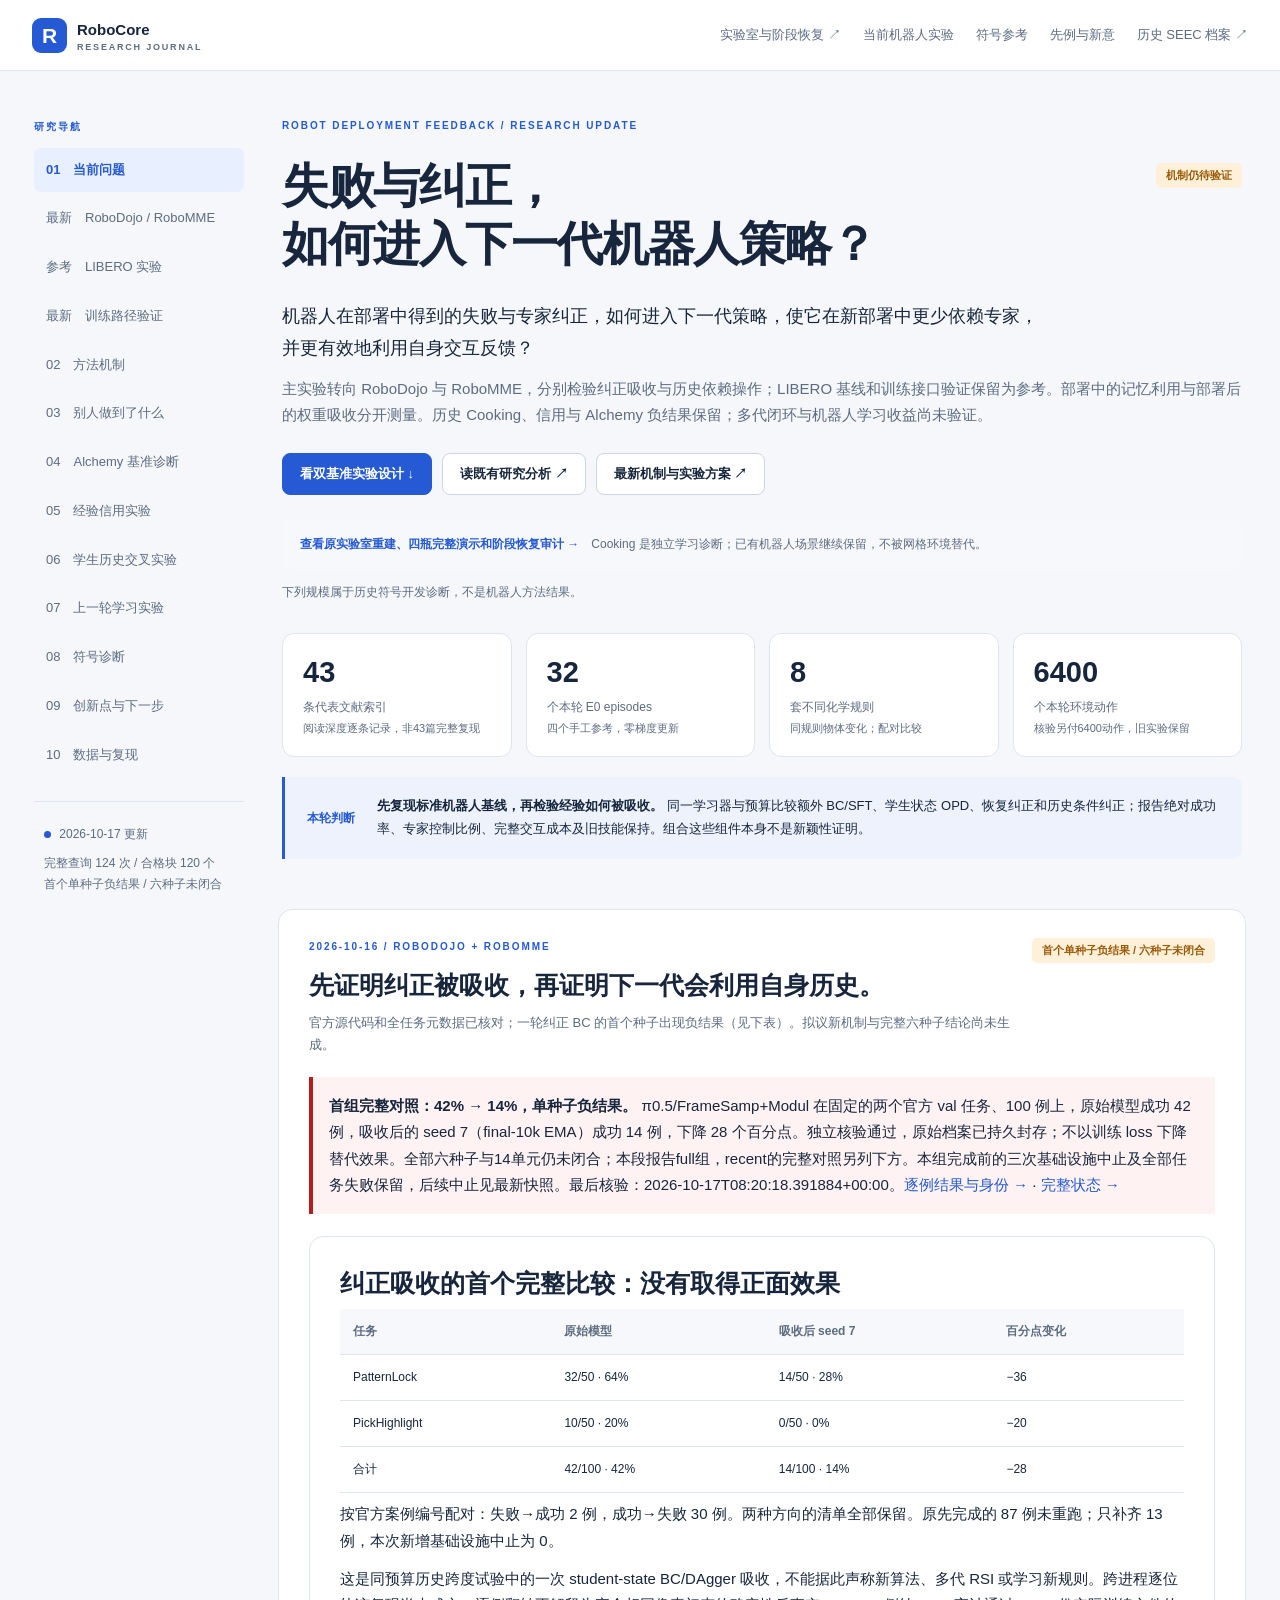
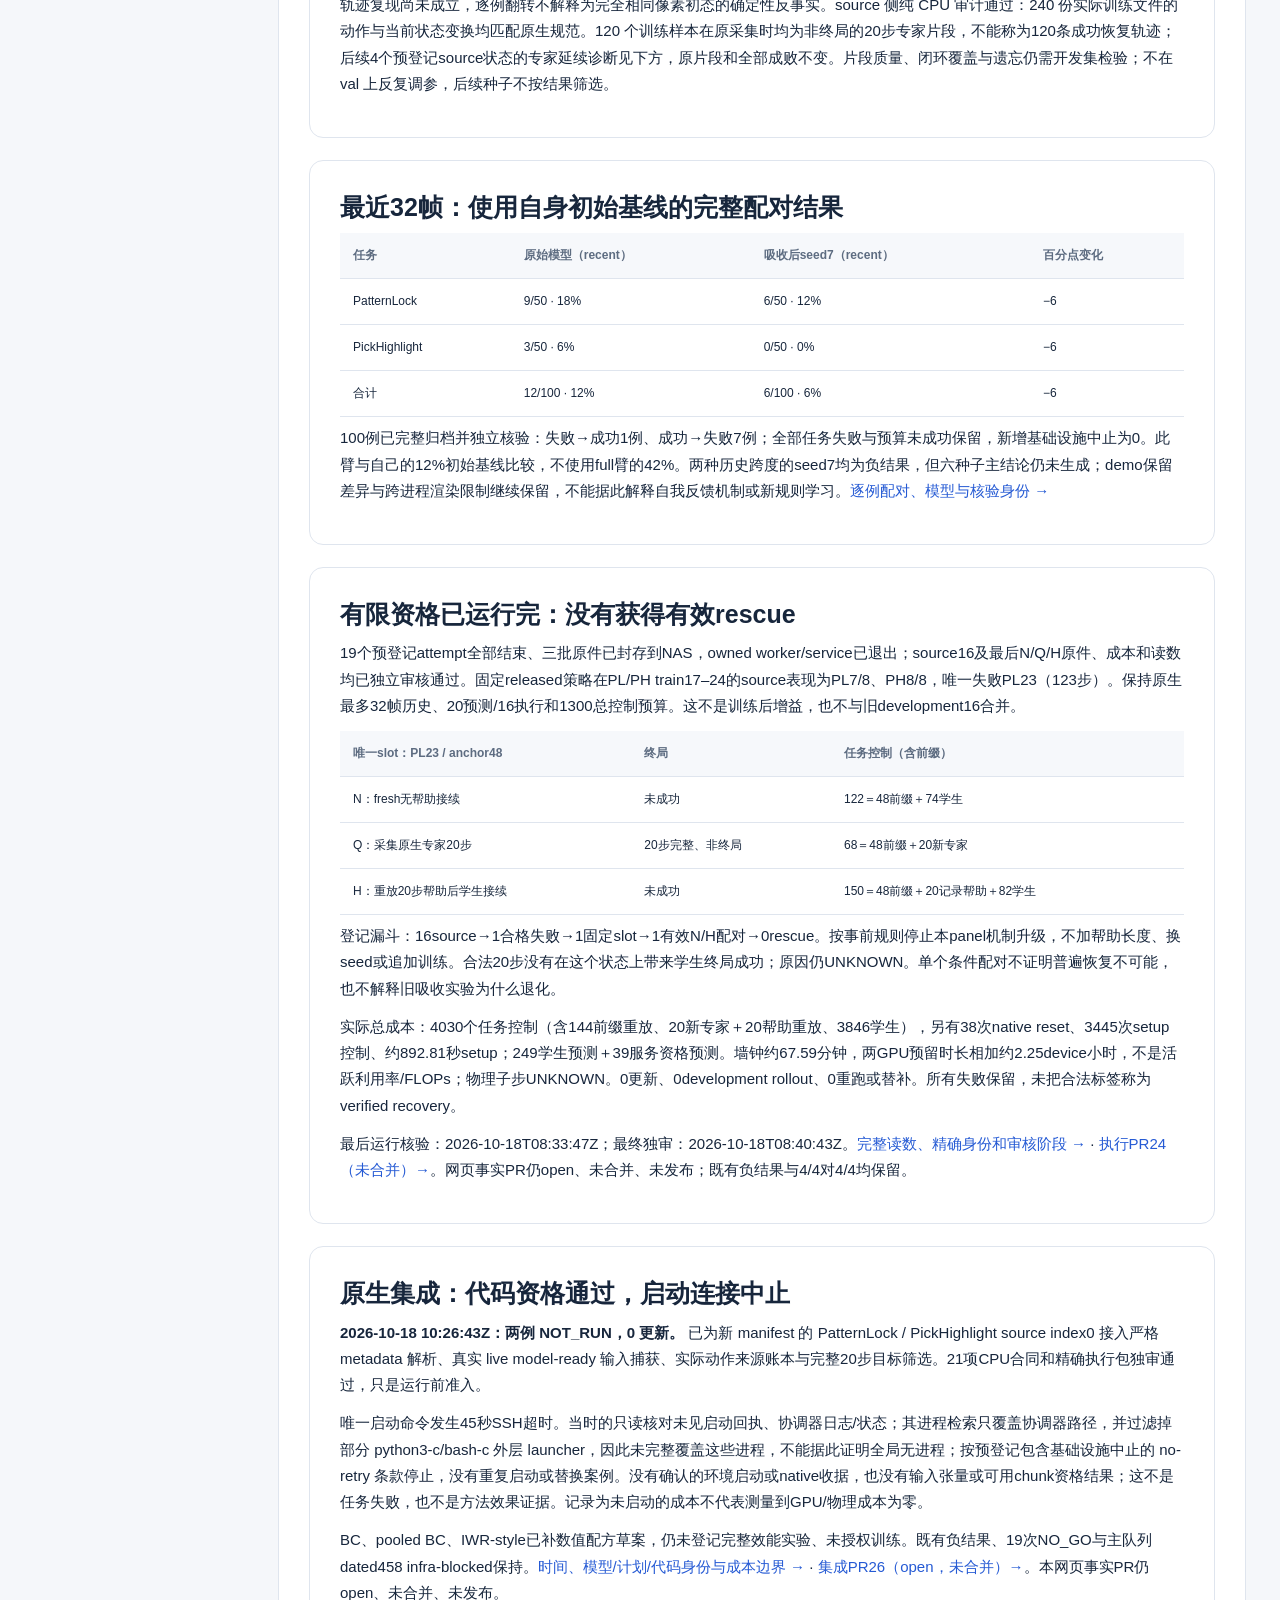
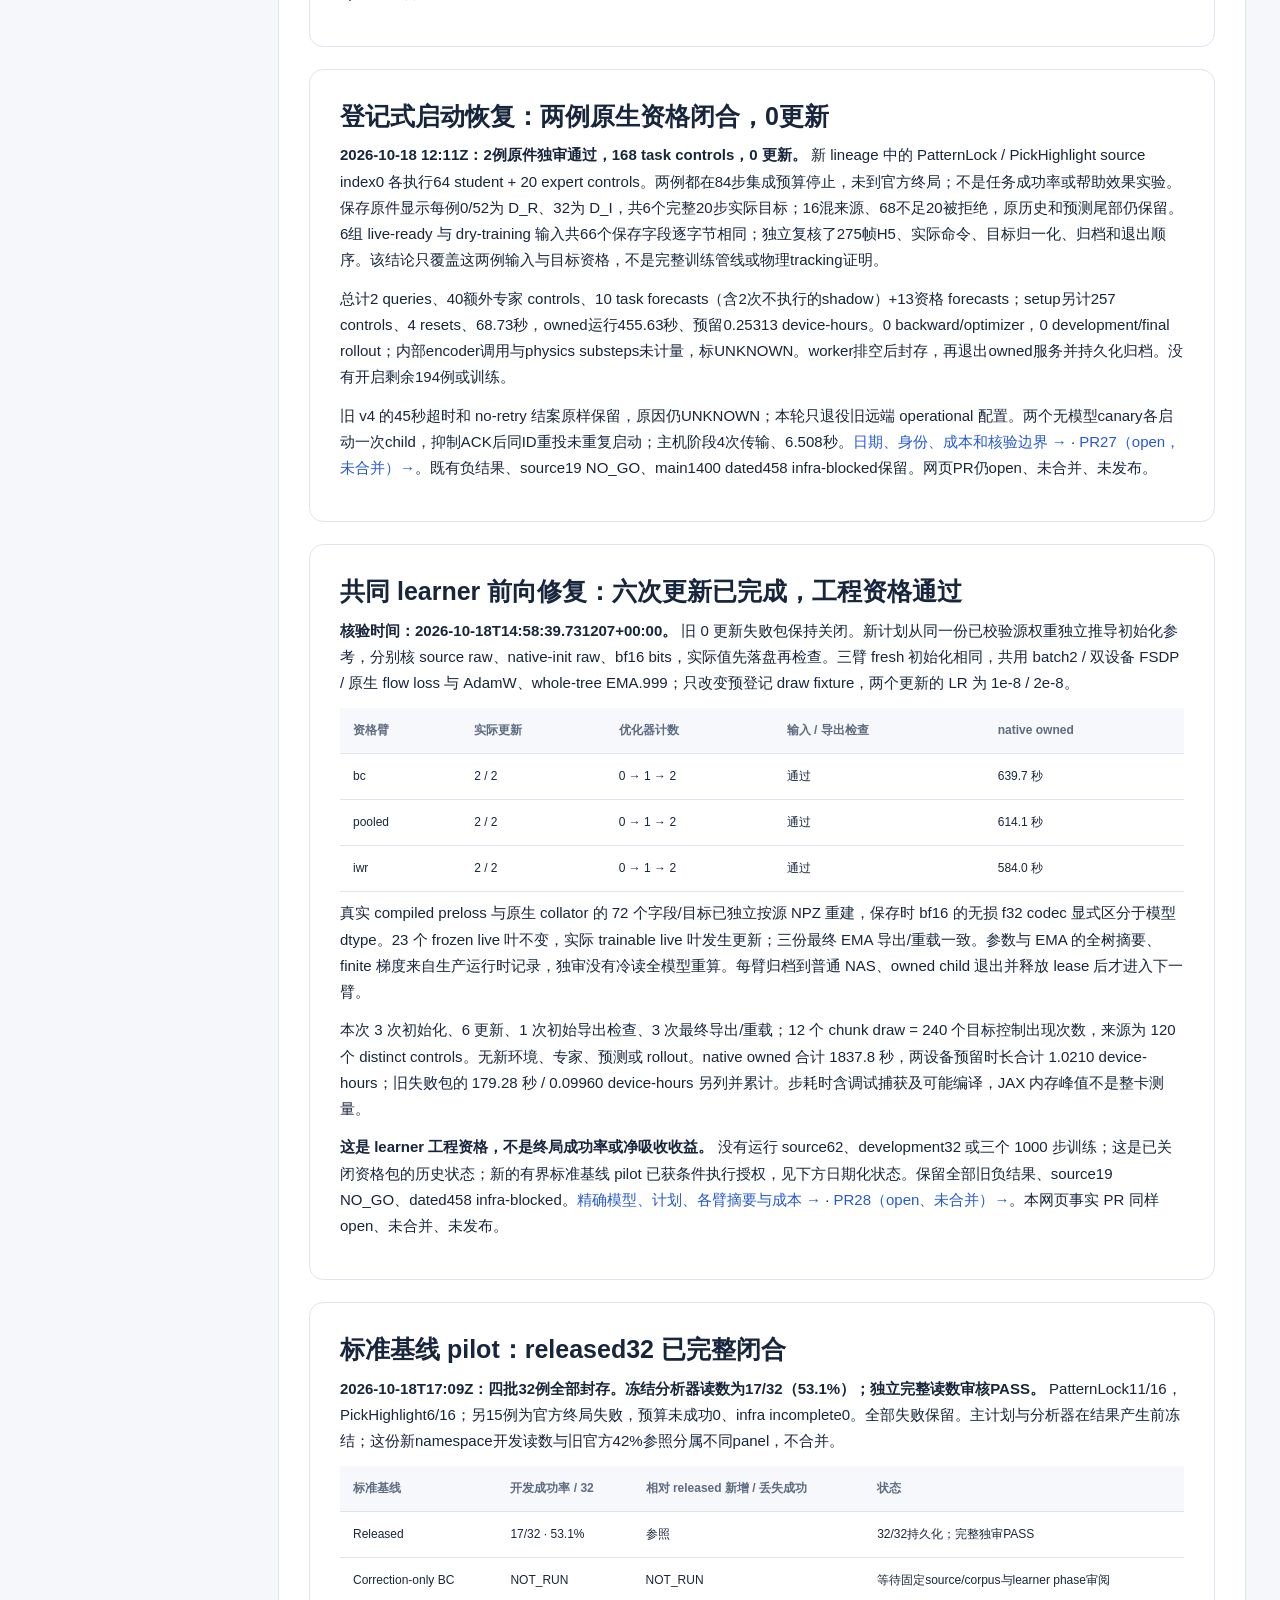
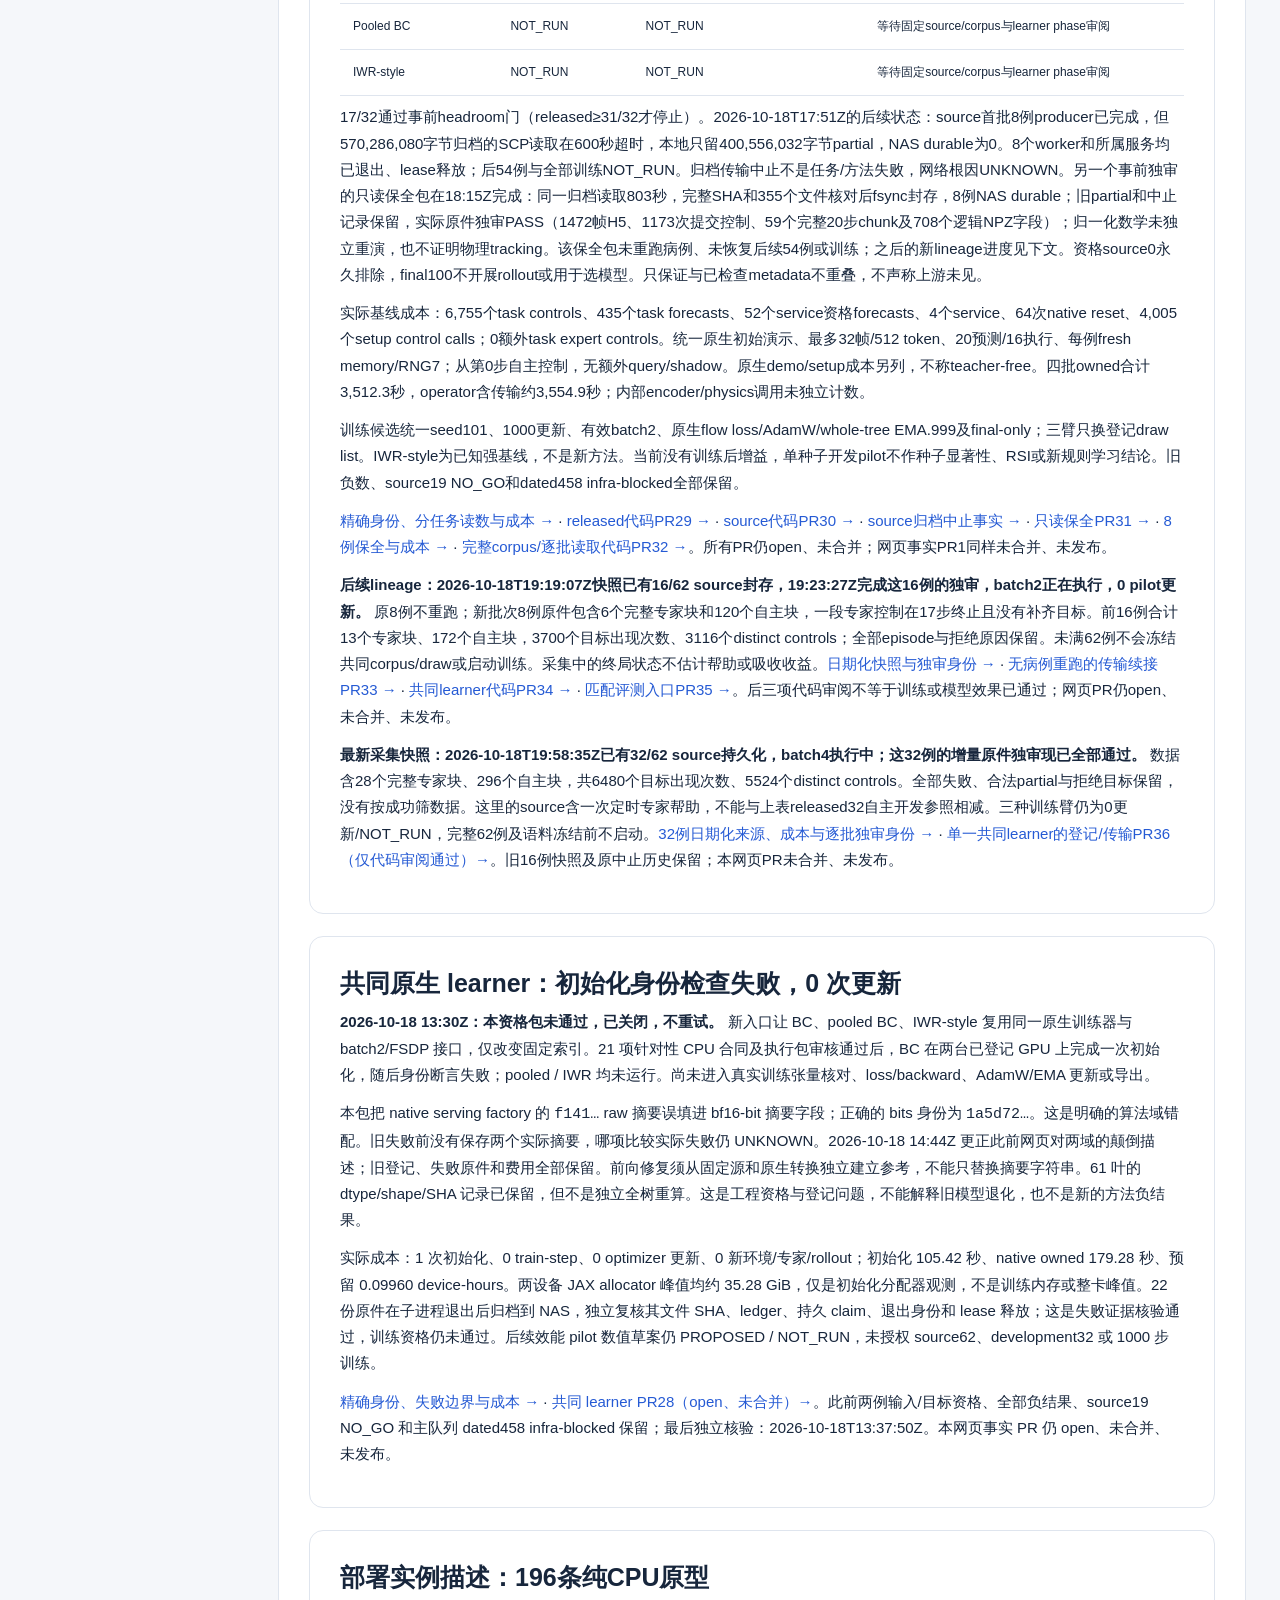
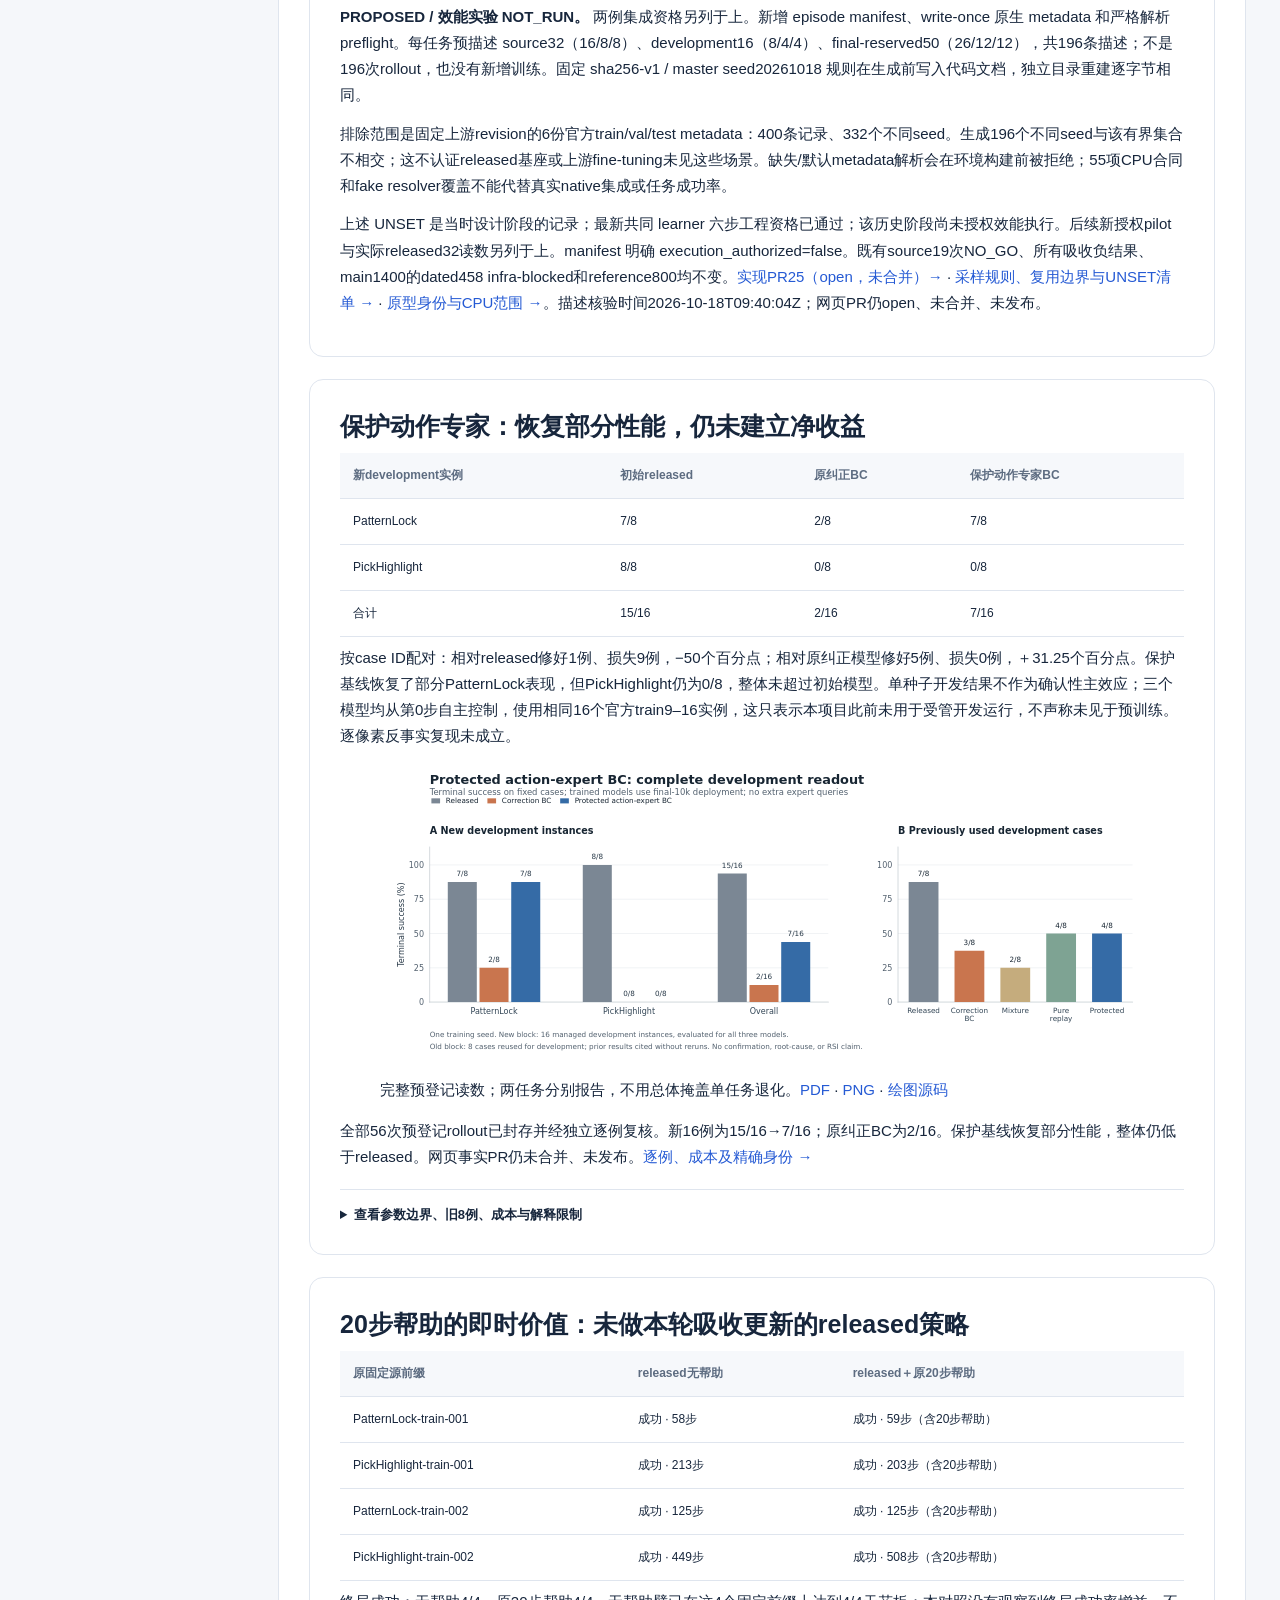
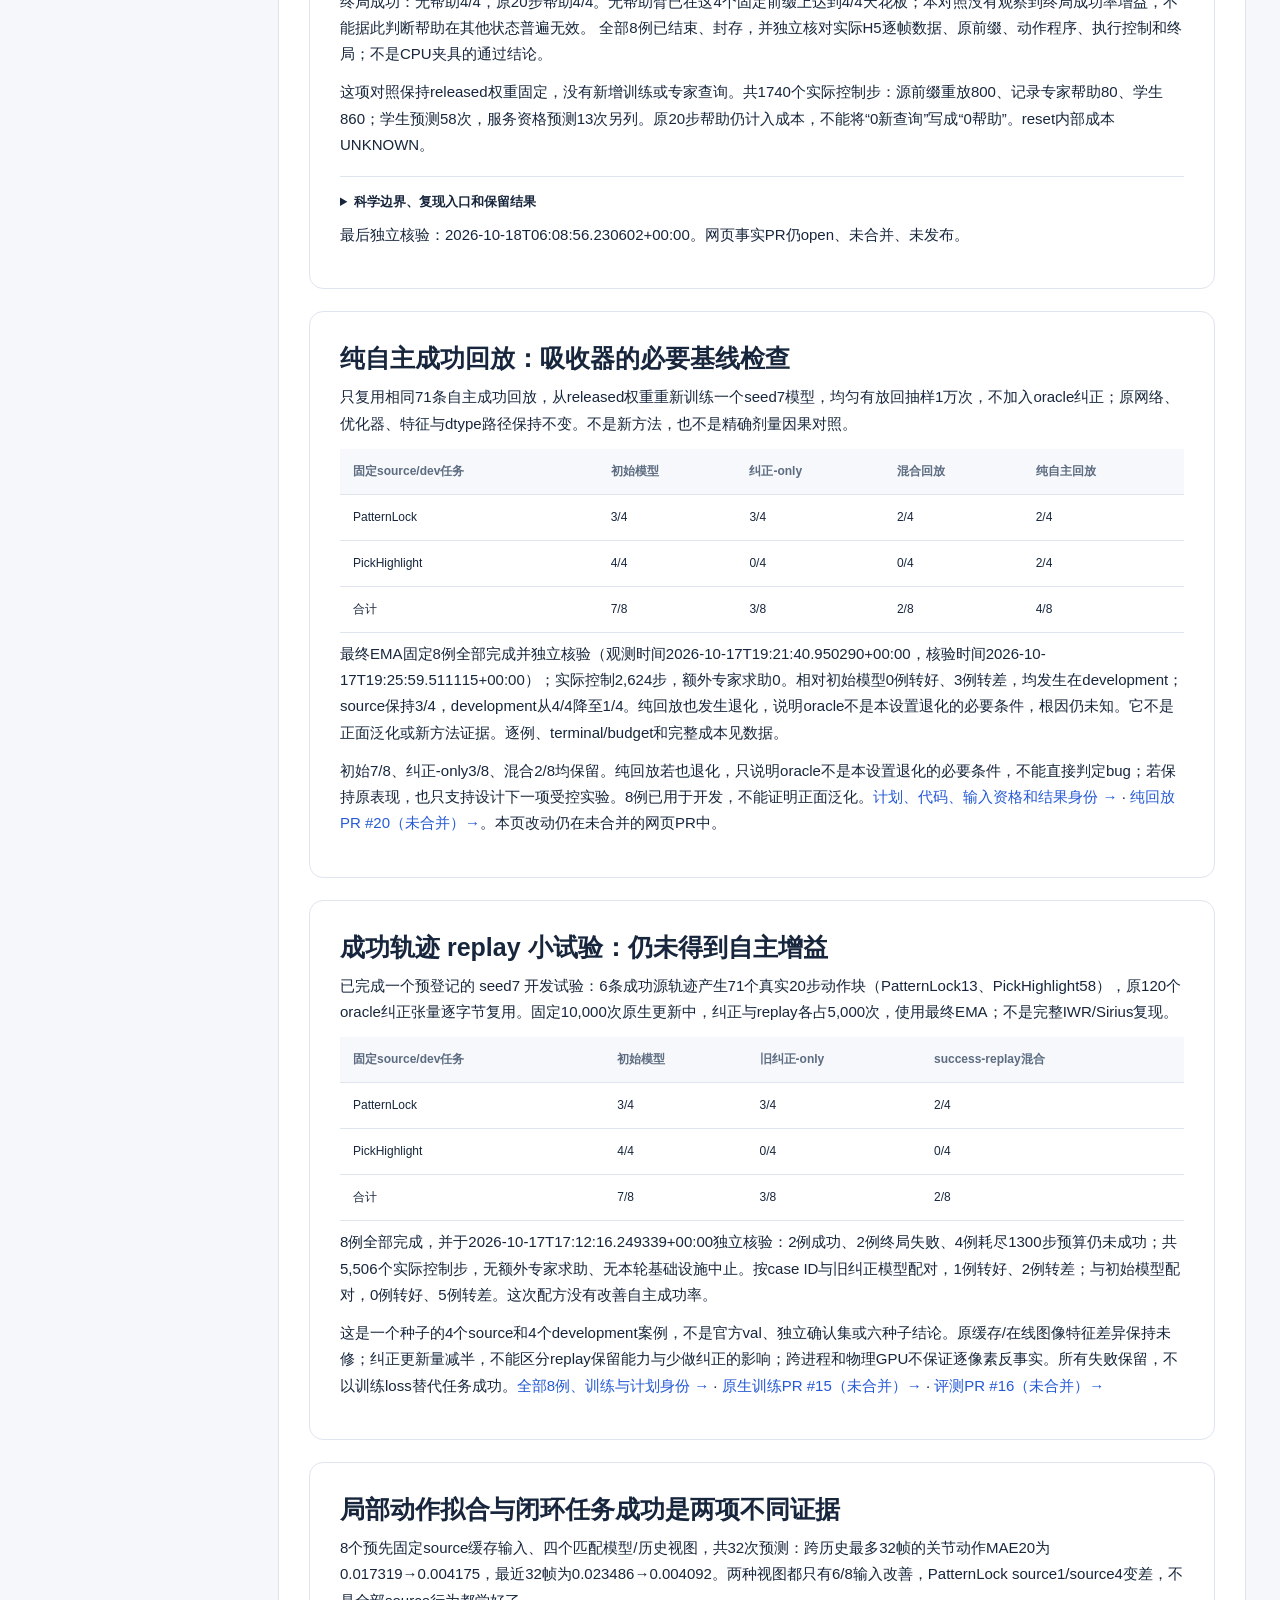
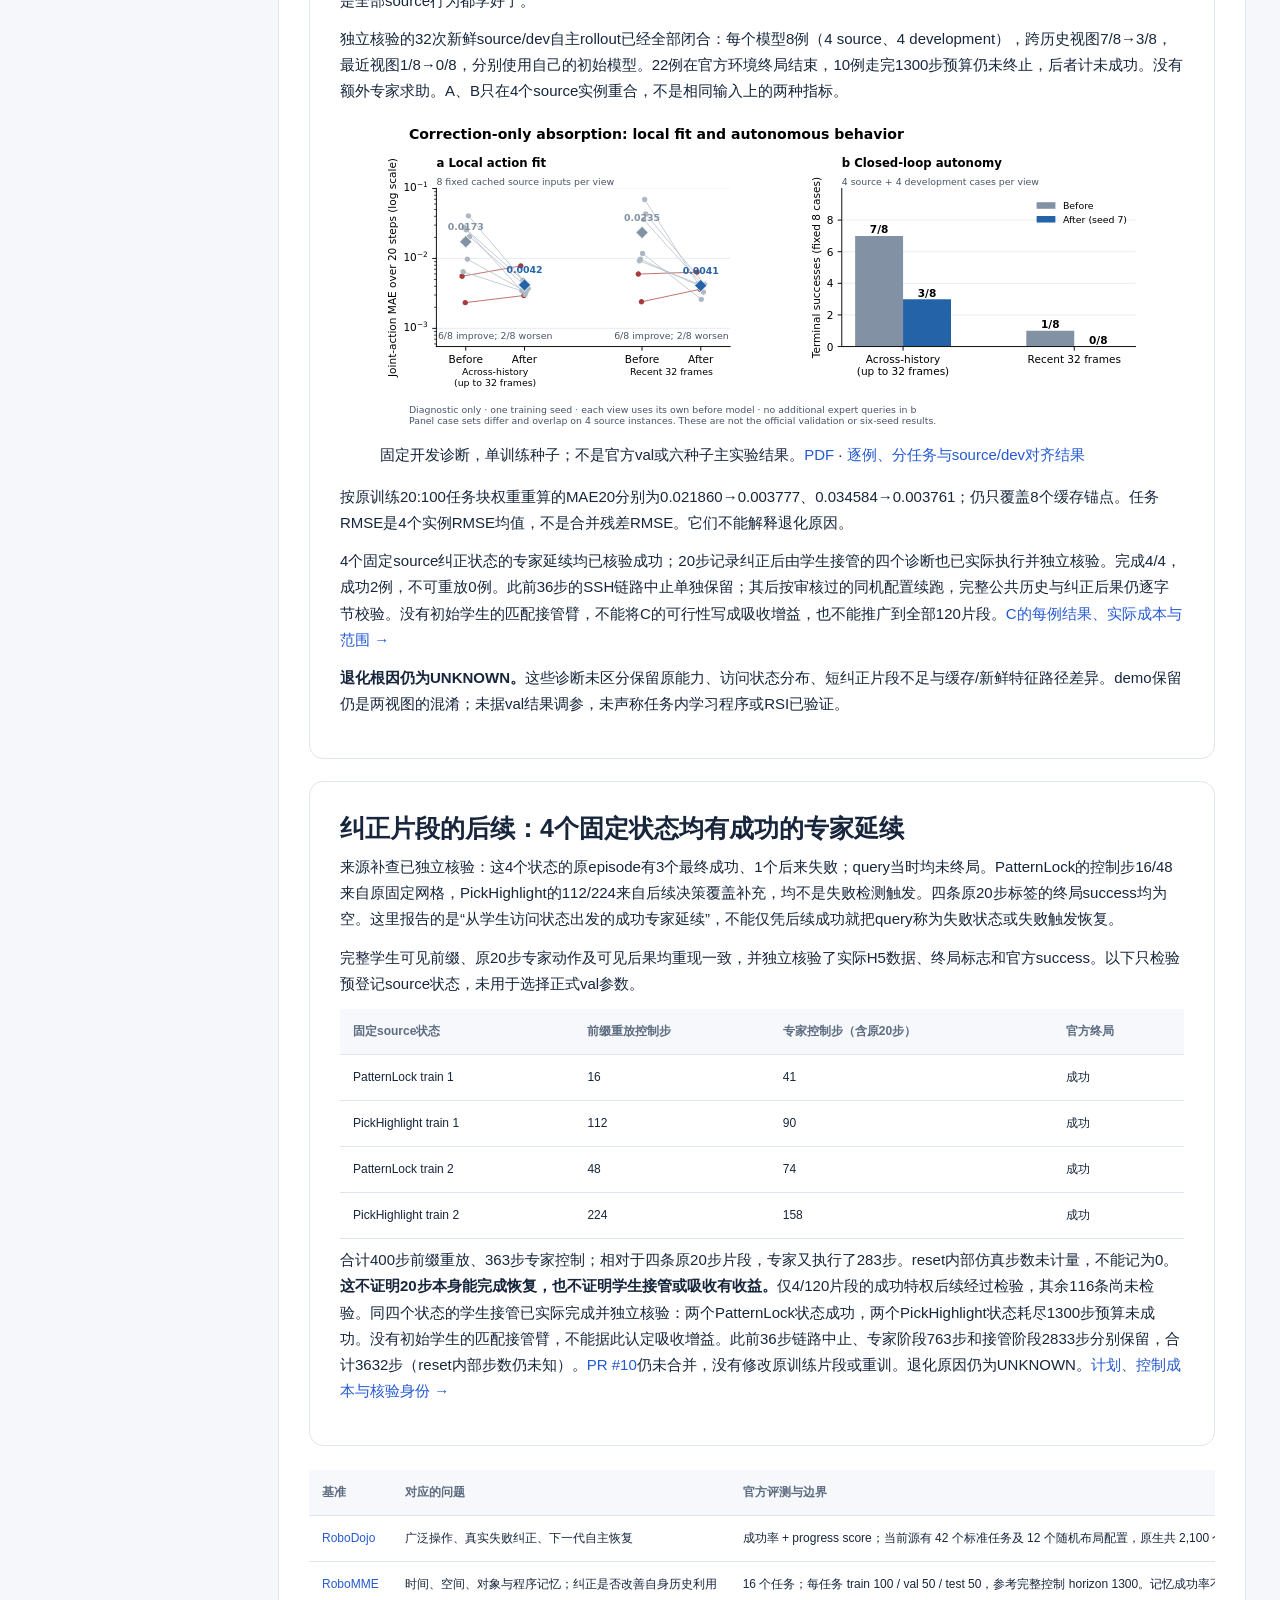
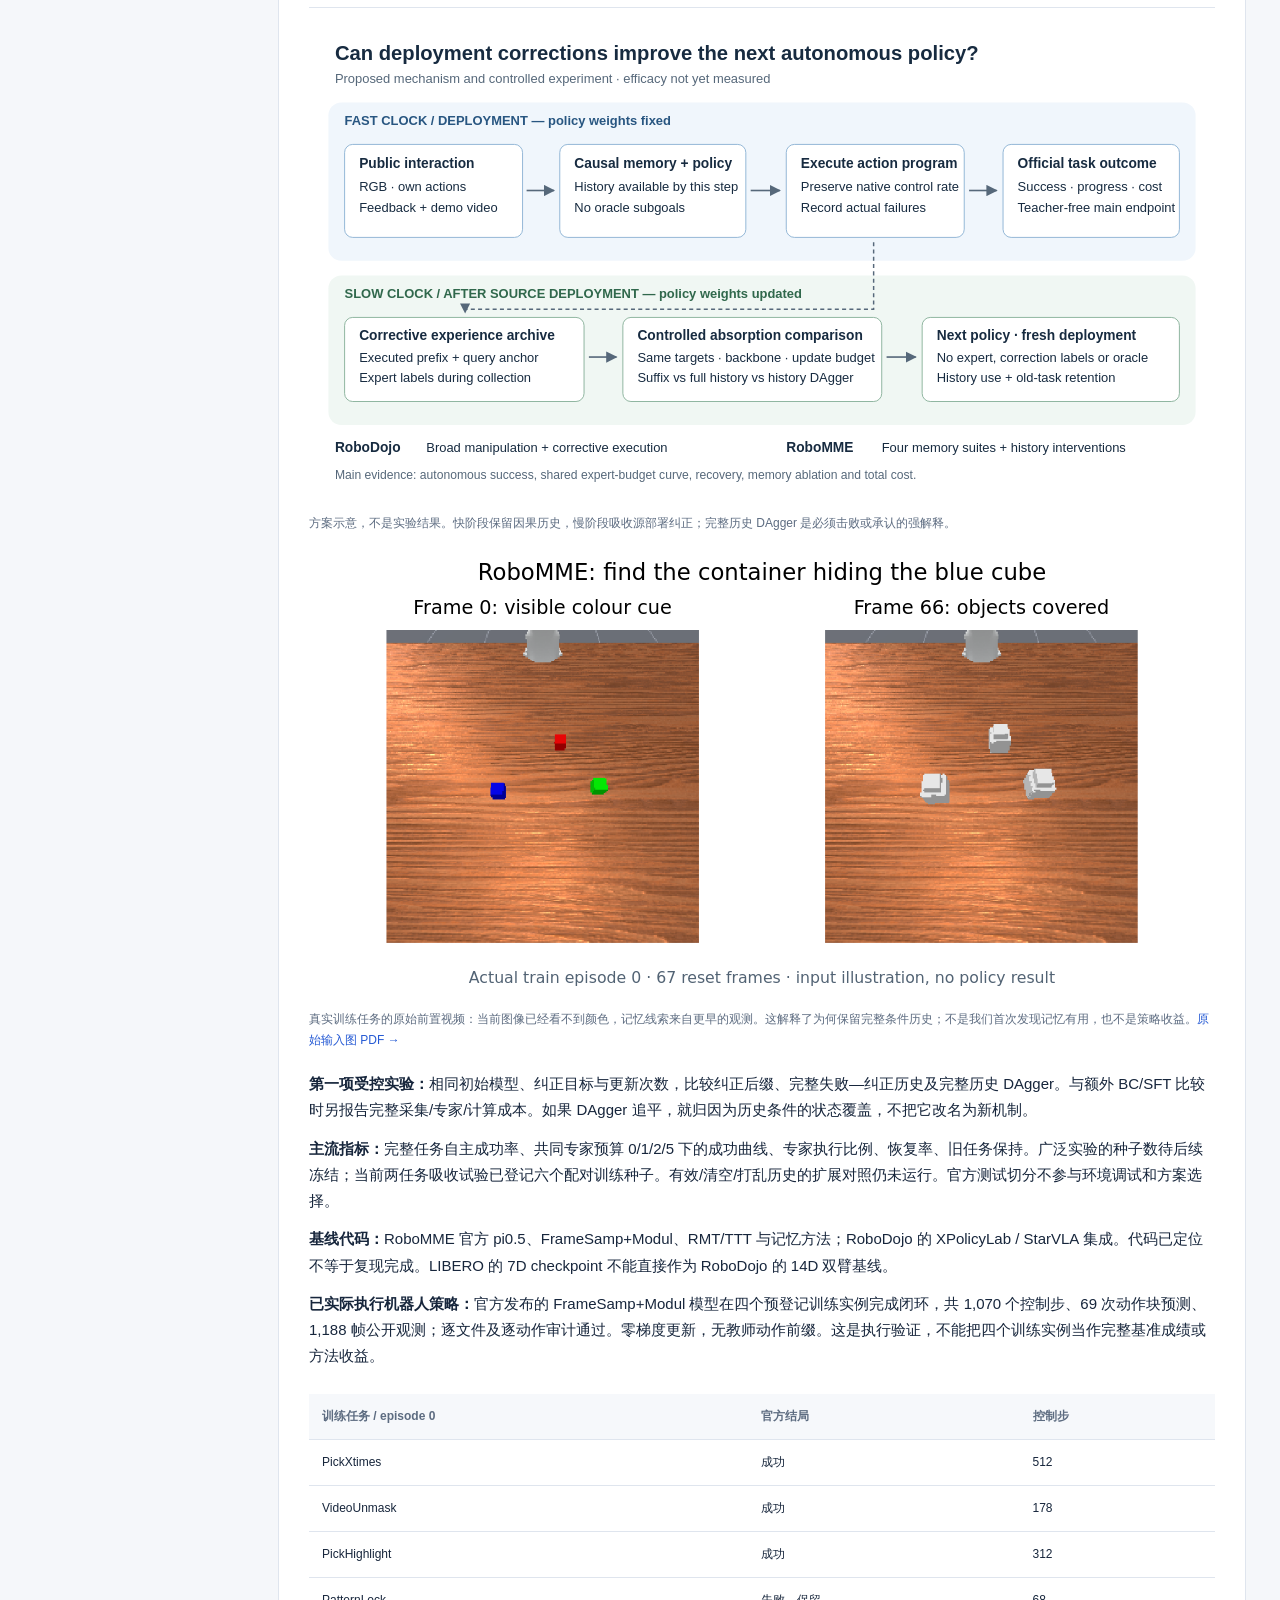
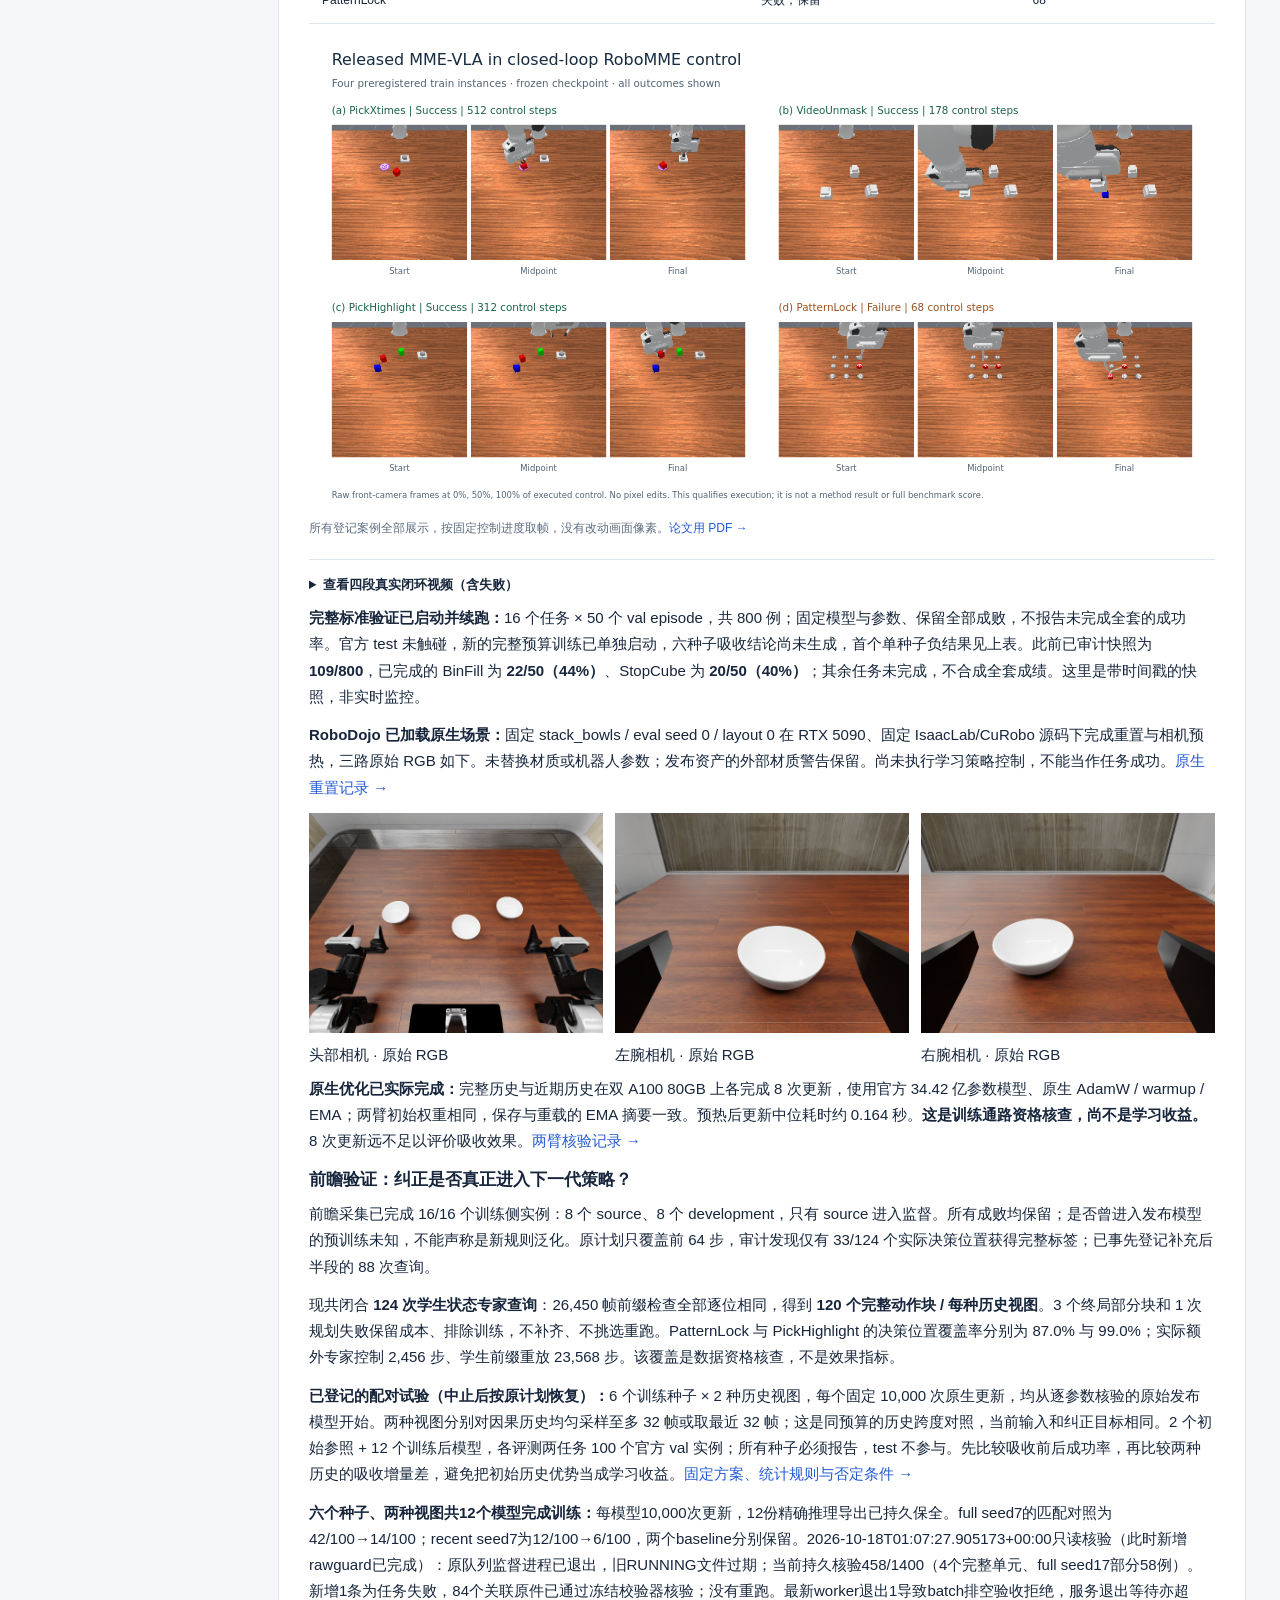
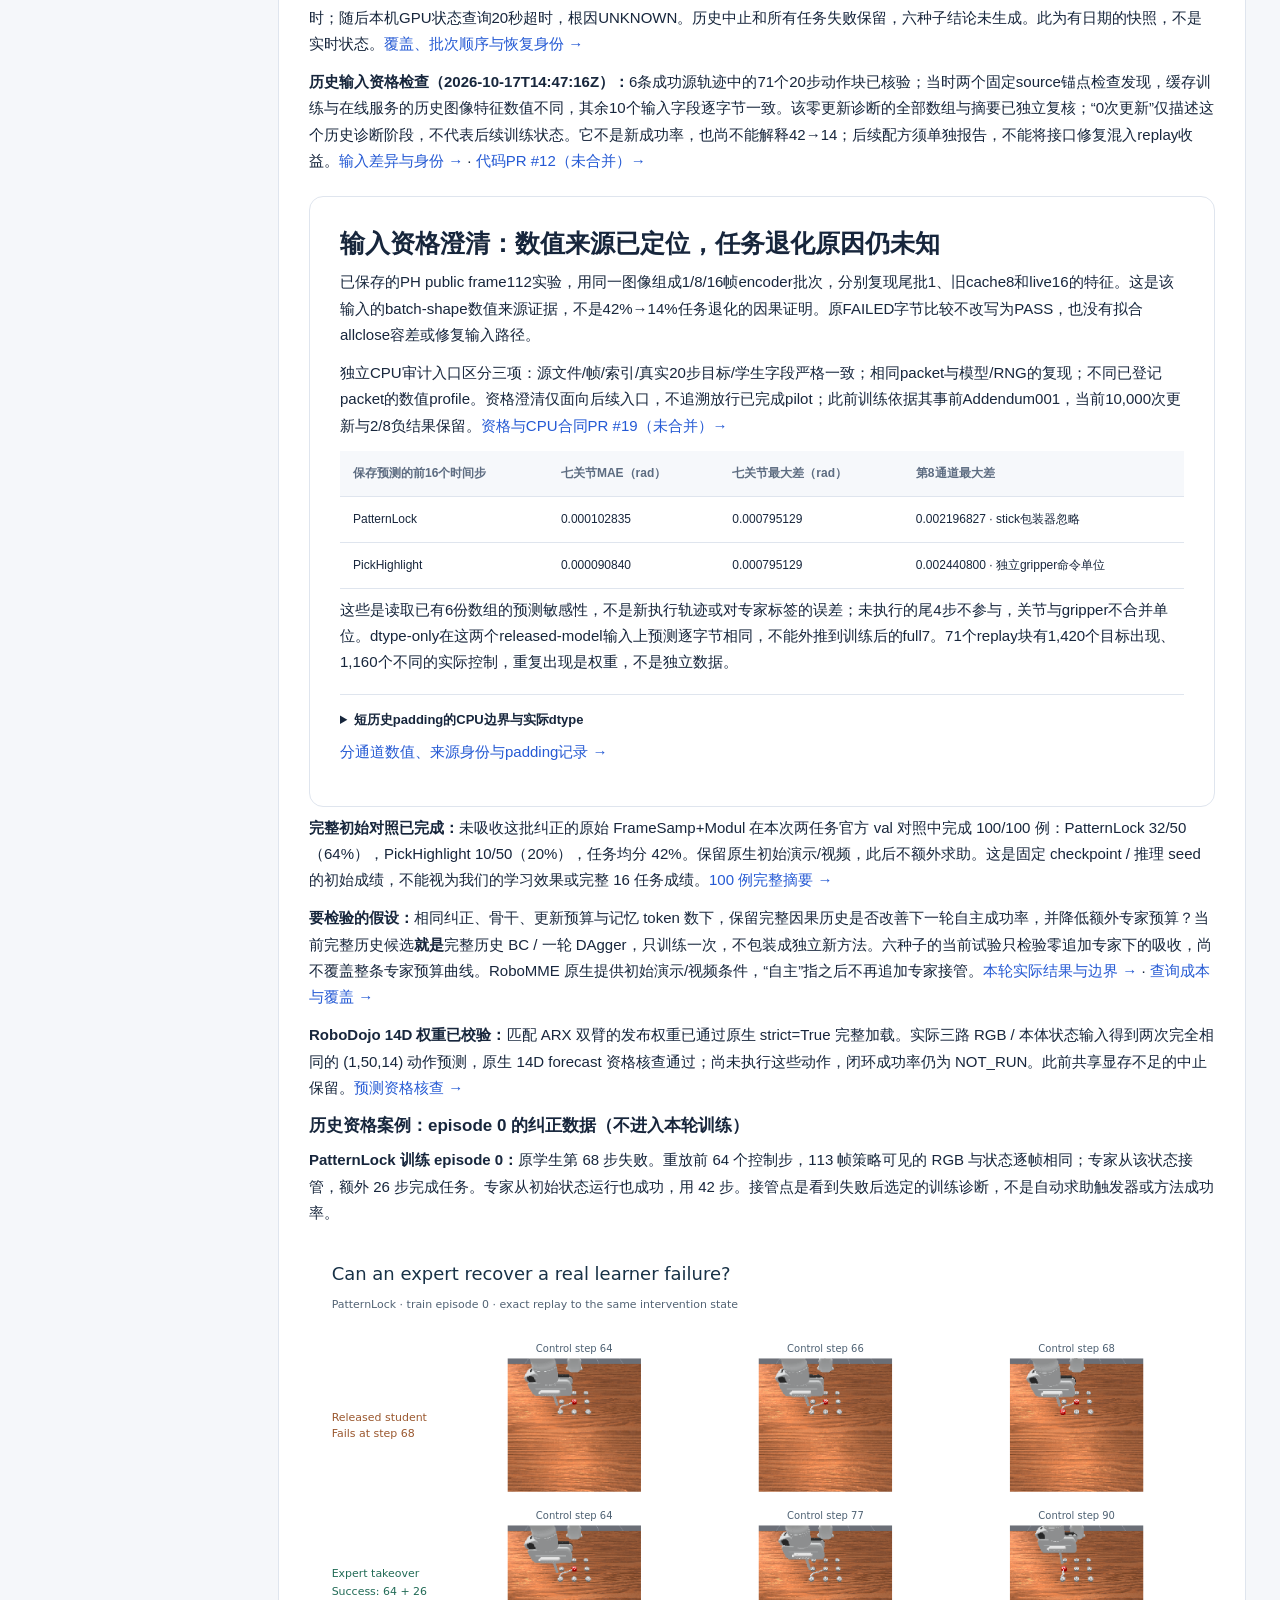
==== commit c4110924: "docs: date32 source archives and preserve matched reference separation" ====
--- a/learning.html
+++ b/learning.html
@@ -20,7 +20,7 @@
 <section class="card section" id="native-integration"><h2>原生集成：代码资格通过，启动连接中止</h2><p><strong>2026-10-18 10:26:43Z：两例 NOT_RUN，0 更新。</strong> 已为新 manifest 的 PatternLock / PickHighlight source index0 接入严格 metadata 解析、真实 live model-ready 输入捕获、实际动作来源账本与完整20步目标筛选。21项CPU合同和精确执行包独审通过，只是运行前准入。</p><p>唯一启动命令发生45秒SSH超时。当时的只读核对未见启动回执、协调器日志/状态；其进程检索只覆盖协调器路径，并过滤掉部分 python3-c/bash-c 外层 launcher，因此未完整覆盖这些进程，不能据此证明全局无进程；按预登记包含基础设施中止的 no-retry 条款停止，没有重复启动或替换案例。没有确认的环境启动或native收据，也没有输入张量或可用chunk资格结果；这不是任务失败，也不是方法效果证据。记录为未启动的成本不代表测量到GPU/物理成本为零。</p><p>BC、pooled BC、IWR-style已补数值配方草案，仍未登记完整效能实验、未授权训练。既有负结果、19次NO_GO与主队列dated458 infra-blocked保持。<a href="data/robomme-native-integration.json">时间、模型/计划/代码身份与成本边界 →</a> · <a href="https://github.com/asimfish/robocore/pull/26">集成PR26（open，未合并）→</a>。本网页事实PR仍open、未合并、未发布。</p></section>
 <section class="card section" id="registered-launch-recovery"><h2>登记式启动恢复：两例原生资格闭合，0更新</h2><p><strong>2026-10-18 12:11Z：2例原件独审通过，168 task controls，0 更新。</strong> 新 lineage 中的 PatternLock / PickHighlight source index0 各执行64 student + 20 expert controls。两例都在84步集成预算停止，未到官方终局；不是任务成功率或帮助效果实验。保存原件显示每例0/52为 D_R、32为 D_I，共6个完整20步实际目标；16混来源、68不足20被拒绝，原历史和预测尾部仍保留。6组 live-ready 与 dry-training 输入共66个保存字段逐字节相同；独立复核了275帧H5、实际命令、目标归一化、归档和退出顺序。该结论只覆盖这两例输入与目标资格，不是完整训练管线或物理tracking证明。</p><p>总计2 queries、40额外专家 controls、10 task forecasts（含2次不执行的shadow）+13资格 forecasts；setup另计257 controls、4 resets、68.73秒，owned运行455.63秒、预留0.25313 device-hours。0 backward/optimizer，0 development/final rollout；内部encoder调用与physics substeps未计量，标UNKNOWN。worker排空后封存，再退出owned服务并持久化归档。没有开启剩余194例或训练。</p><p>旧 v4 的45秒超时和 no-retry 结案原样保留，原因仍UNKNOWN；本轮只退役旧远端 operational 配置。两个无模型canary各启动一次child，抑制ACK后同ID重投未重复启动；主机阶段4次传输、6.508秒。<a href="data/robomme-registered-launch-recovery.json">日期、身份、成本和核验边界 →</a> · <a href="https://github.com/asimfish/robocore/pull/27">PR27（open，未合并）→</a>。既有负结果、source19 NO_GO、main1400 dated458 infra-blocked保留。网页PR仍open、未合并、未发布。</p></section>
 <section class="card section" id="native-learner-identity-repair"><h2>共同 learner 前向修复：六次更新已完成，工程资格通过</h2><p><strong>核验时间：2026-10-18T14:58:39.731207+00:00。</strong> 旧 0 更新失败包保持关闭。新计划从同一份已校验源权重独立推导初始化参考，分别核 source raw、native-init raw、bf16 bits，实际值先落盘再检查。三臂 fresh 初始化相同，共用 batch2 / 双设备 FSDP / 原生 flow loss 与 AdamW、whole-tree EMA.999；只改变预登记 draw fixture，两个更新的 LR 为 1e-8 / 2e-8。</p><table><thead><tr><th>资格臂</th><th>实际更新</th><th>优化器计数</th><th>输入 / 导出检查</th><th>native owned</th></tr></thead><tbody><tr><td>bc</td><td>2 / 2</td><td>0 → 1 → 2</td><td>通过</td><td>639.7 秒</td></tr><tr><td>pooled</td><td>2 / 2</td><td>0 → 1 → 2</td><td>通过</td><td>614.1 秒</td></tr><tr><td>iwr</td><td>2 / 2</td><td>0 → 1 → 2</td><td>通过</td><td>584.0 秒</td></tr></tbody></table><p>真实 compiled preloss 与原生 collator 的 72 个字段/目标已独立按源 NPZ 重建，保存时 bf16 的无损 f32 codec 显式区分于模型 dtype。23 个 frozen live 叶不变，实际 trainable live 叶发生更新；三份最终 EMA 导出/重载一致。参数与 EMA 的全树摘要、finite 梯度来自生产运行时记录，独审没有冷读全模型重算。每臂归档到普通 NAS、owned child 退出并释放 lease 后才进入下一臂。</p><p>本次 3 次初始化、6 更新、1 次初始导出检查、3 次最终导出/重载；12 个 chunk draw = 240 个目标控制出现次数，来源为 120 个 distinct controls。无新环境、专家、预测或 rollout。native owned 合计 1837.8 秒，两设备预留时长合计 1.0210 device-hours；旧失败包的 179.28 秒 / 0.09960 device-hours 另列并累计。步耗时含调试捕获及可能编译，JAX 内存峰值不是整卡测量。</p><p><strong>这是 learner 工程资格，不是终局成功率或净吸收收益。</strong> 没有运行 source62、development32 或三个 1000 步训练；这是已关闭资格包的历史状态；新的有界标准基线 pilot 已获条件执行授权，见下方日期化状态。保留全部旧负结果、source19 NO_GO、dated458 infra-blocked。<a href="data/robomme-native-learner-identity-repair.json">精确模型、计划、各臂摘要与成本 →</a> · <a href="https://github.com/asimfish/robocore/pull/28">PR28（open、未合并）→</a>。本网页事实 PR 同样 open、未合并、未发布。</p></section>
-<section class="card section" id="deployment-baseline-pilot"><h2>标准基线 pilot：released32 已完整闭合</h2><p><strong>2026-10-18T17:09Z：四批32例全部封存。冻结分析器读数为17/32（53.1%）；独立完整读数审核PASS。</strong> PatternLock11/16，PickHighlight6/16；另15例为官方终局失败，预算未成功0、infra incomplete0。全部失败保留。主计划与分析器在结果产生前冻结；这份新namespace开发读数与旧官方42%参照分属不同panel，不合并。</p><table><thead><tr><th>标准基线</th><th>开发成功率 / 32</th><th>相对 released 新增 / 丢失成功</th><th>状态</th></tr></thead><tbody><tr><td>Released</td><td>17/32 · 53.1%</td><td>参照</td><td>32/32持久化；完整独审PASS</td></tr><tr><td>Correction-only BC</td><td>NOT_RUN</td><td>NOT_RUN</td><td>等待固定source/corpus与learner phase审阅</td></tr><tr><td>Pooled BC</td><td>NOT_RUN</td><td>NOT_RUN</td><td>等待固定source/corpus与learner phase审阅</td></tr><tr><td>IWR-style</td><td>NOT_RUN</td><td>NOT_RUN</td><td>等待固定source/corpus与learner phase审阅</td></tr></tbody></table><p>17/32通过事前headroom门（released≥31/32才停止）。2026-10-18T17:51Z的后续状态：source首批8例producer已完成，但570,286,080字节归档的SCP读取在600秒超时，本地只留400,556,032字节partial，NAS durable为0。8个worker和所属服务均已退出、lease释放；后54例与全部训练NOT_RUN。归档传输中止不是任务/方法失败，网络根因UNKNOWN。另一个事前独审的只读保全包在18:15Z完成：同一归档读取803秒，完整SHA和355个文件核对后fsync封存，8例NAS durable；旧partial和中止记录保留，实际原件独审PASS（1472帧H5、1173次提交控制、59个完整20步chunk及708个逻辑NPZ字段）；归一化数学未独立重演，也不证明物理tracking。该保全包未重跑病例、未恢复后续54例或训练；之后的新lineage进度见下文。资格source0永久排除，final100不开展rollout或用于选模型。只保证与已检查metadata不重叠，不声称上游未见。</p><p>实际基线成本：6,755个task controls、435个task forecasts、52个service资格forecasts、4个service、64次native reset、4,005个setup control calls；0额外task expert controls。统一原生初始演示、最多32帧/512 token、20预测/16执行、每例fresh memory/RNG7；从第0步自主控制，无额外query/shadow。原生demo/setup成本另列，不称teacher-free。四批owned合计3,512.3秒，operator含传输约3,554.9秒；内部encoder/physics调用未独立计数。</p><p>训练候选统一seed101、1000更新、有效batch2、原生flow loss/AdamW/whole-tree EMA.999及final-only；三臂只换登记draw list。IWR-style为已知强基线，不是新方法。当前没有训练后增益，单种子开发pilot不作种子显著性、RSI或新规则学习结论。旧负数、source19 NO_GO和dated458 infra-blocked全部保留。</p><p><a href="data/robomme-baseline-pilot.json">精确身份、分任务读数与成本 →</a> · <a href="https://github.com/asimfish/robocore/pull/29">released代码PR29 →</a> · <a href="https://github.com/asimfish/robocore/pull/30">source代码PR30 →</a> · <a href="data/robomme-pilot-source-transport-20261018T175153Z.json">source归档中止事实 →</a> · <a href="https://github.com/asimfish/robocore/pull/31">只读保全PR31 →</a> · <a href="data/robomme-pilot-source-preserved8-20261018T181501Z.json">8例保全与成本 →</a> · <a href="https://github.com/asimfish/robocore/pull/32">完整corpus/逐批读取代码PR32 →</a>。所有PR仍open、未合并；网页事实PR1同样未合并、未发布。</p><p><strong>后续lineage：2026-10-18T19:19:07Z快照已有16/62 source封存，19:23:27Z完成这16例的独审，batch2正在执行，0 pilot更新。</strong> 原8例不重跑；新批次8例原件包含6个完整专家块和120个自主块，一段专家控制在17步终止且没有补齐目标。前16例合计13个专家块、172个自主块，3700个目标出现次数、3116个distinct controls；全部episode与拒绝原因保留。未满62例不会冻结共同corpus/draw或启动训练。采集中的终局状态不估计帮助或吸收收益。<a href="data/robomme-pilot-source-continuation16-20261018T191907Z.json">日期化快照与独审身份 →</a> · <a href="https://github.com/asimfish/robocore/pull/33">无病例重跑的传输续接PR33 →</a> · <a href="https://github.com/asimfish/robocore/pull/34">共同learner代码PR34 →</a> · <a href="https://github.com/asimfish/robocore/pull/35">匹配评测入口PR35 →</a>。后三项代码审阅不等于训练或模型效果已通过；网页PR仍open、未合并、未发布。</p></section>
+<section class="card section" id="deployment-baseline-pilot"><h2>标准基线 pilot：released32 已完整闭合</h2><p><strong>2026-10-18T17:09Z：四批32例全部封存。冻结分析器读数为17/32（53.1%）；独立完整读数审核PASS。</strong> PatternLock11/16，PickHighlight6/16；另15例为官方终局失败，预算未成功0、infra incomplete0。全部失败保留。主计划与分析器在结果产生前冻结；这份新namespace开发读数与旧官方42%参照分属不同panel，不合并。</p><table><thead><tr><th>标准基线</th><th>开发成功率 / 32</th><th>相对 released 新增 / 丢失成功</th><th>状态</th></tr></thead><tbody><tr><td>Released</td><td>17/32 · 53.1%</td><td>参照</td><td>32/32持久化；完整独审PASS</td></tr><tr><td>Correction-only BC</td><td>NOT_RUN</td><td>NOT_RUN</td><td>等待固定source/corpus与learner phase审阅</td></tr><tr><td>Pooled BC</td><td>NOT_RUN</td><td>NOT_RUN</td><td>等待固定source/corpus与learner phase审阅</td></tr><tr><td>IWR-style</td><td>NOT_RUN</td><td>NOT_RUN</td><td>等待固定source/corpus与learner phase审阅</td></tr></tbody></table><p>17/32通过事前headroom门（released≥31/32才停止）。2026-10-18T17:51Z的后续状态：source首批8例producer已完成，但570,286,080字节归档的SCP读取在600秒超时，本地只留400,556,032字节partial，NAS durable为0。8个worker和所属服务均已退出、lease释放；后54例与全部训练NOT_RUN。归档传输中止不是任务/方法失败，网络根因UNKNOWN。另一个事前独审的只读保全包在18:15Z完成：同一归档读取803秒，完整SHA和355个文件核对后fsync封存，8例NAS durable；旧partial和中止记录保留，实际原件独审PASS（1472帧H5、1173次提交控制、59个完整20步chunk及708个逻辑NPZ字段）；归一化数学未独立重演，也不证明物理tracking。该保全包未重跑病例、未恢复后续54例或训练；之后的新lineage进度见下文。资格source0永久排除，final100不开展rollout或用于选模型。只保证与已检查metadata不重叠，不声称上游未见。</p><p>实际基线成本：6,755个task controls、435个task forecasts、52个service资格forecasts、4个service、64次native reset、4,005个setup control calls；0额外task expert controls。统一原生初始演示、最多32帧/512 token、20预测/16执行、每例fresh memory/RNG7；从第0步自主控制，无额外query/shadow。原生demo/setup成本另列，不称teacher-free。四批owned合计3,512.3秒，operator含传输约3,554.9秒；内部encoder/physics调用未独立计数。</p><p>训练候选统一seed101、1000更新、有效batch2、原生flow loss/AdamW/whole-tree EMA.999及final-only；三臂只换登记draw list。IWR-style为已知强基线，不是新方法。当前没有训练后增益，单种子开发pilot不作种子显著性、RSI或新规则学习结论。旧负数、source19 NO_GO和dated458 infra-blocked全部保留。</p><p><a href="data/robomme-baseline-pilot.json">精确身份、分任务读数与成本 →</a> · <a href="https://github.com/asimfish/robocore/pull/29">released代码PR29 →</a> · <a href="https://github.com/asimfish/robocore/pull/30">source代码PR30 →</a> · <a href="data/robomme-pilot-source-transport-20261018T175153Z.json">source归档中止事实 →</a> · <a href="https://github.com/asimfish/robocore/pull/31">只读保全PR31 →</a> · <a href="data/robomme-pilot-source-preserved8-20261018T181501Z.json">8例保全与成本 →</a> · <a href="https://github.com/asimfish/robocore/pull/32">完整corpus/逐批读取代码PR32 →</a>。所有PR仍open、未合并；网页事实PR1同样未合并、未发布。</p><p><strong>后续lineage：2026-10-18T19:19:07Z快照已有16/62 source封存，19:23:27Z完成这16例的独审，batch2正在执行，0 pilot更新。</strong> 原8例不重跑；新批次8例原件包含6个完整专家块和120个自主块，一段专家控制在17步终止且没有补齐目标。前16例合计13个专家块、172个自主块，3700个目标出现次数、3116个distinct controls；全部episode与拒绝原因保留。未满62例不会冻结共同corpus/draw或启动训练。采集中的终局状态不估计帮助或吸收收益。<a href="data/robomme-pilot-source-continuation16-20261018T191907Z.json">日期化快照与独审身份 →</a> · <a href="https://github.com/asimfish/robocore/pull/33">无病例重跑的传输续接PR33 →</a> · <a href="https://github.com/asimfish/robocore/pull/34">共同learner代码PR34 →</a> · <a href="https://github.com/asimfish/robocore/pull/35">匹配评测入口PR35 →</a>。后三项代码审阅不等于训练或模型效果已通过；网页PR仍open、未合并、未发布。</p><p><strong>最新采集快照：2026-10-18T19:58:35Z已有32/62 source持久化，batch4执行中；这32例的增量原件独审现已全部通过。</strong> 数据含28个完整专家块、296个自主块，共6480个目标出现次数、5524个distinct controls。全部失败、合法partial与拒绝目标保留，没有按成功筛数据。这里的source含一次定时专家帮助，不能与上表released32自主开发参照相减。三种训练臂仍为0更新/NOT_RUN，完整62例及语料冻结前不启动。<a href="data/robomme-pilot-source-continuation32-20261018T195835Z.json">32例日期化来源、成本与逐批独审身份 →</a> · <a href="https://github.com/asimfish/robocore/pull/36">单一共同learner的登记/传输PR36（仅代码审阅通过）→</a>。旧16例快照及原中止历史保留；本网页PR未合并、未发布。</p></section>
 <section class="card section" id="native-learner-qualification"><h2>共同原生 learner：初始化身份检查失败，0 次更新</h2><p><strong>2026-10-18 13:30Z：本资格包未通过，已关闭，不重试。</strong> 新入口让 BC、pooled BC、IWR-style 复用同一原生训练器与 batch2/FSDP 接口，仅改变固定索引。21 项针对性 CPU 合同及执行包审核通过后，BC 在两台已登记 GPU 上完成一次初始化，随后身份断言失败；pooled / IWR 均未运行。尚未进入真实训练张量核对、loss/backward、AdamW/EMA 更新或导出。</p><p>本包把 native serving factory 的 <code>f141…</code> raw 摘要误填进 bf16-bit 摘要字段；正确的 bits 身份为 <code>1a5d72…</code>。这是明确的算法域错配。旧失败前没有保存两个实际摘要，哪项比较实际失败仍 UNKNOWN。2026-10-18 14:44Z 更正此前网页对两域的颠倒描述；旧登记、失败原件和费用全部保留。前向修复须从固定源和原生转换独立建立参考，不能只替换摘要字符串。61 叶的 dtype/shape/SHA 记录已保留，但不是独立全树重算。这是工程资格与登记问题，不能解释旧模型退化，也不是新的方法负结果。</p><p>实际成本：1 次初始化、0 train-step、0 optimizer 更新、0 新环境/专家/rollout；初始化 105.42 秒、native owned 179.28 秒、预留 0.09960 device-hours。两设备 JAX allocator 峰值均约 35.28 GiB，仅是初始化分配器观测，不是训练内存或整卡峰值。22 份原件在子进程退出后归档到 NAS，独立复核其文件 SHA、ledger、持久 claim、退出身份和 lease 释放；这是失败证据核验通过，训练资格仍未通过。后续效能 pilot 数值草案仍 PROPOSED / NOT_RUN，未授权 source62、development32 或 1000 步训练。</p><p><a href="data/robomme-native-learner-qualification.json">精确身份、失败边界与成本 →</a> · <a href="https://github.com/asimfish/robocore/pull/28">共同 learner PR28（open、未合并）→</a>。此前两例输入/目标资格、全部负结果、source19 NO_GO 和主队列 dated458 infra-blocked 保留；最后独立核验：2026-10-18T13:37:50Z。本网页事实 PR 仍 open、未合并、未发布。</p></section>
 <section class="card section" id="deployment-manifest"><h2>部署实例描述：196条纯CPU原型</h2><p><strong>PROPOSED / 效能实验 NOT_RUN。</strong> 两例集成资格另列于上。新增 episode manifest、write-once 原生 metadata 和严格解析 preflight。每任务预描述 source32（16/8/8）、development16（8/4/4）、final-reserved50（26/12/12），共196条描述；不是196次rollout，也没有新增训练。固定 sha256-v1 / master seed20261018 规则在生成前写入代码文档，独立目录重建逐字节相同。</p><p>排除范围是固定上游revision的6份官方train/val/test metadata：400条记录、332个不同seed。生成196个不同seed与该有界集合不相交；这不认证released基座或上游fine-tuning未见这些场景。缺失/默认metadata解析会在环境构建前被拒绝；55项CPU合同和fake resolver覆盖不能代替真实native集成或任务成功率。</p><p>上述 UNSET 是当时设计阶段的记录；最新共同 learner 六步工程资格已通过；该历史阶段尚未授权效能执行。后续新授权pilot与实际released32读数另列于上。manifest 明确 execution_authorized=false。既有source19次NO_GO、所有吸收负结果、main1400的dated458 infra-blocked和reference800均不变。<a href="https://github.com/asimfish/robocore/pull/25">实现PR25（open，未合并）→</a> · <a href="https://github.com/asimfish/robocore/blob/7a206e9b65be2907cc9f635d90795e5e6a2f1469/docs/research/deployment_manifest_implementation.md">采样规则、复用边界与UNSET清单 →</a> · <a href="data/robomme-deployment-manifest.json">原型身份与CPU范围 →</a>。描述核验时间2026-10-18T09:40:04Z；网页PR仍open、未合并、未发布。</p></section>
 <section class="card section" id="protected-boundary"><h2>保护动作专家：恢复部分性能，仍未建立净收益</h2><table><thead><tr><th>新development实例</th><th>初始released</th><th>原纠正BC</th><th>保护动作专家BC</th></tr></thead><tbody><tr><td>PatternLock</td><td>7/8</td><td>2/8</td><td>7/8</td></tr><tr><td>PickHighlight</td><td>8/8</td><td>0/8</td><td>0/8</td></tr><tr><td>合计</td><td>15/16</td><td>2/16</td><td>7/16</td></tr></tbody></table><p>按case ID配对：相对released修好1例、损失9例，−50个百分点；相对原纠正模型修好5例、损失0例，＋31.25个百分点。保护基线恢复了部分PatternLock表现，但PickHighlight仍为0/8，整体未超过初始模型。单种子开发结果不作为确认性主效应；三个模型均从第0步自主控制，使用相同16个官方train9–16实例，这只表示本项目此前未用于受管开发运行，不声称未见于预训练。逐像素反事实复现未成立。</p><figure><img src="assets/figures/protected-boundary-development-v1.svg" alt="新16例：初始15、原纠正2、保护7成功；保护模型PatternLock7/8、PickHighlight0/8。旧8例五版本为7、3、2、4、4。单种子开发对照。" style="width:100%;height:auto"><figcaption>完整预登记读数；两任务分别报告，不用总体掩盖单任务退化。<a href="assets/figures/protected-boundary-development-v1.pdf">PDF</a> · <a href="assets/figures/protected-boundary-development-v1.png">PNG</a> · <a href="assets/figures/protected-boundary-development-v1.py">绘图源码</a></figcaption></figure><p>全部56次预登记rollout已封存并经独立逐例复核。新16例为15/16→7/16；原纠正BC为2/16。保护基线恢复部分性能，整体仍低于released。网页事实PR仍未合并、未发布。<a href="data/robomme-protected-boundary.json">逐例、成本及精确身份 →</a></p><details><summary>查看参数边界、旧8例、成本与解释限制</summary><p>原120条纠正输入、released初始化、seed7、10,000次更新及原生输入/精度路径保持不变。19个已有动作专家/投影参数叶可更新，42个视觉、语言和历史参数叶受保护；首步、最终原生权重和部署bf16中，受保护参数均与初始化逐字节一致。最终部署是预登记的19个动作EMA叶＋42个受保护live叶；原生全树EMA的舍入变化单独披露，未直接部署。这是“19叶优化边界＋protected live/action EMA导出”的组合配方，不是只改变mask的单因素实验，不能单独归因于冻结。19叶仍包含430,098,464个参数，不称轻量或预算优势。首步raw EMA中18个受保护native叶、11个inference叶变化只是本运行的数值事实，不能反推旧full-correction退化由EMA造成；旧full本来就在更新这些语言/历史参数。这些规则均在本候选更新之前登记，不是事后修补，也不是新颖机制。</p><p>旧8例仅给新候选各跑一次：初始7/8、纠正3/8、混合2/8、纯回放4/8、保护4/8；旧四版本引用原件未重跑。新候选旧8例为PatternLock4/4、PickHighlight0/4，source2/4、development2/4。这些旧例已用于开发，不并入新16例主读数。</p><p>2026-10-18T04:57:21.925406+00:00的执行记录显示全部56次rollout结束；本地NAS原件、2,131个关联产物、2,019个20×8预测程序及7批worker排空→归档→服务退出顺序已在后续独立核验中复核。新增1个模型、10,000次实际更新、31,823个控制步、0新增专家查询；91次服务资格预测另列。两GPU预留时长相加约7.54 GPU小时，流水线墙钟约3.77小时；不是实测活跃GPU利用率或FLOPs；reset内部步数等未测开销不写成0。此前零更新预检中止、归档读取超时、旧partial和所有负结果保留。最后核验：2026-10-18T05:05:28.723652+00:00。网页PR仍open、未合并、未发布。</p><p>根因仍UNKNOWN。只读动作合同审计未发现已核对活动关节/PH夹爪的动作空间或时基错位；PL物理上忽略的第8通道标签约定不同、PH夹爪裁剪映射单列，不据此归因。旧cache/live逐字节比较FAILED保留，合法数值profile没有被包装成输入修复。原六种子1400例与独立800例reference保持分离，不以这56例替代。 主队列最新已核验覆盖指针为FINAL_HANDOFF.json/STATE.md中的458/1400、独立infra阻塞；MAIN_QUEUE_BLOCKER.md和main-queue-current-incident.json的457是00:56–01:04历史快照，保留而非覆盖。最新健康读取仍是05:09Z的GPU1五秒超时，不宣称恢复运行。<a href="data/robomme-protected-boundary.json">全部56例、配对翻转、成本和来源身份 →</a> · <a href="https://github.com/asimfish/robocore/pull/21">代码PR21（未合并）→</a></p></details></section>
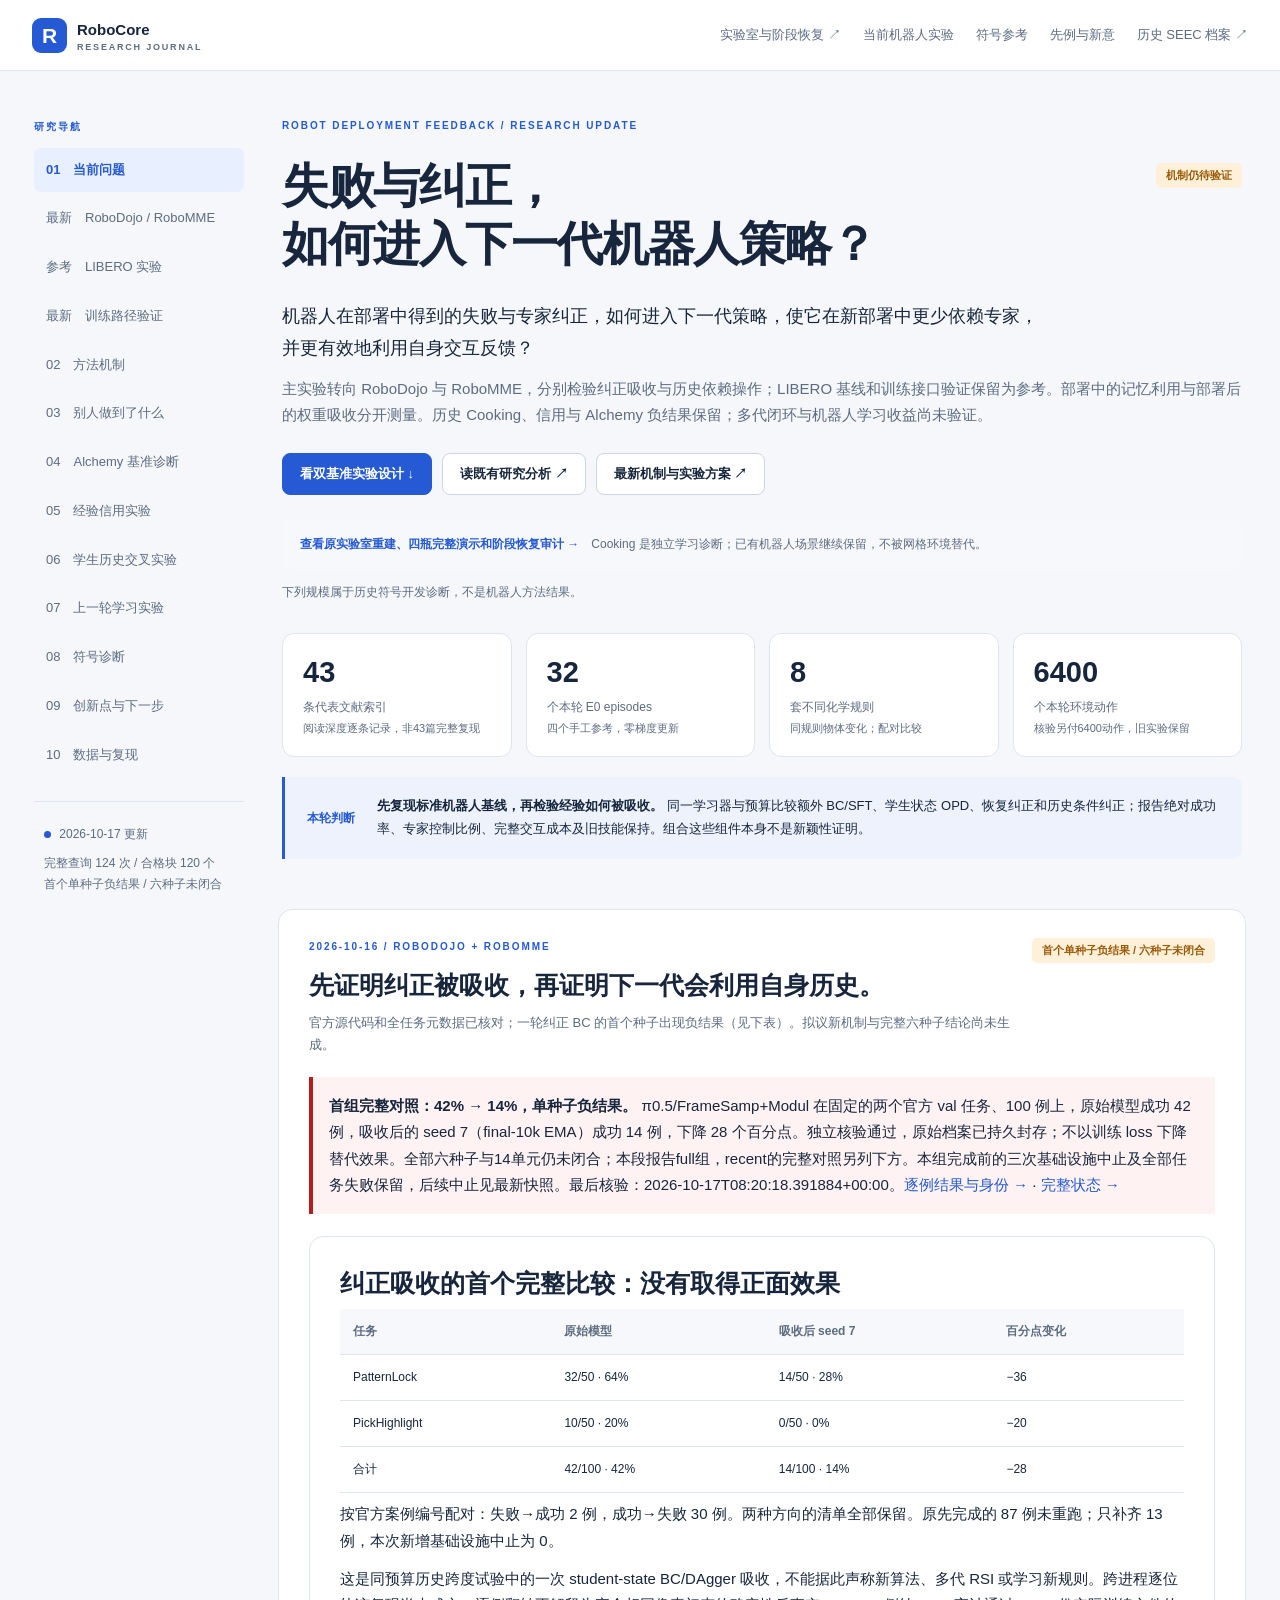
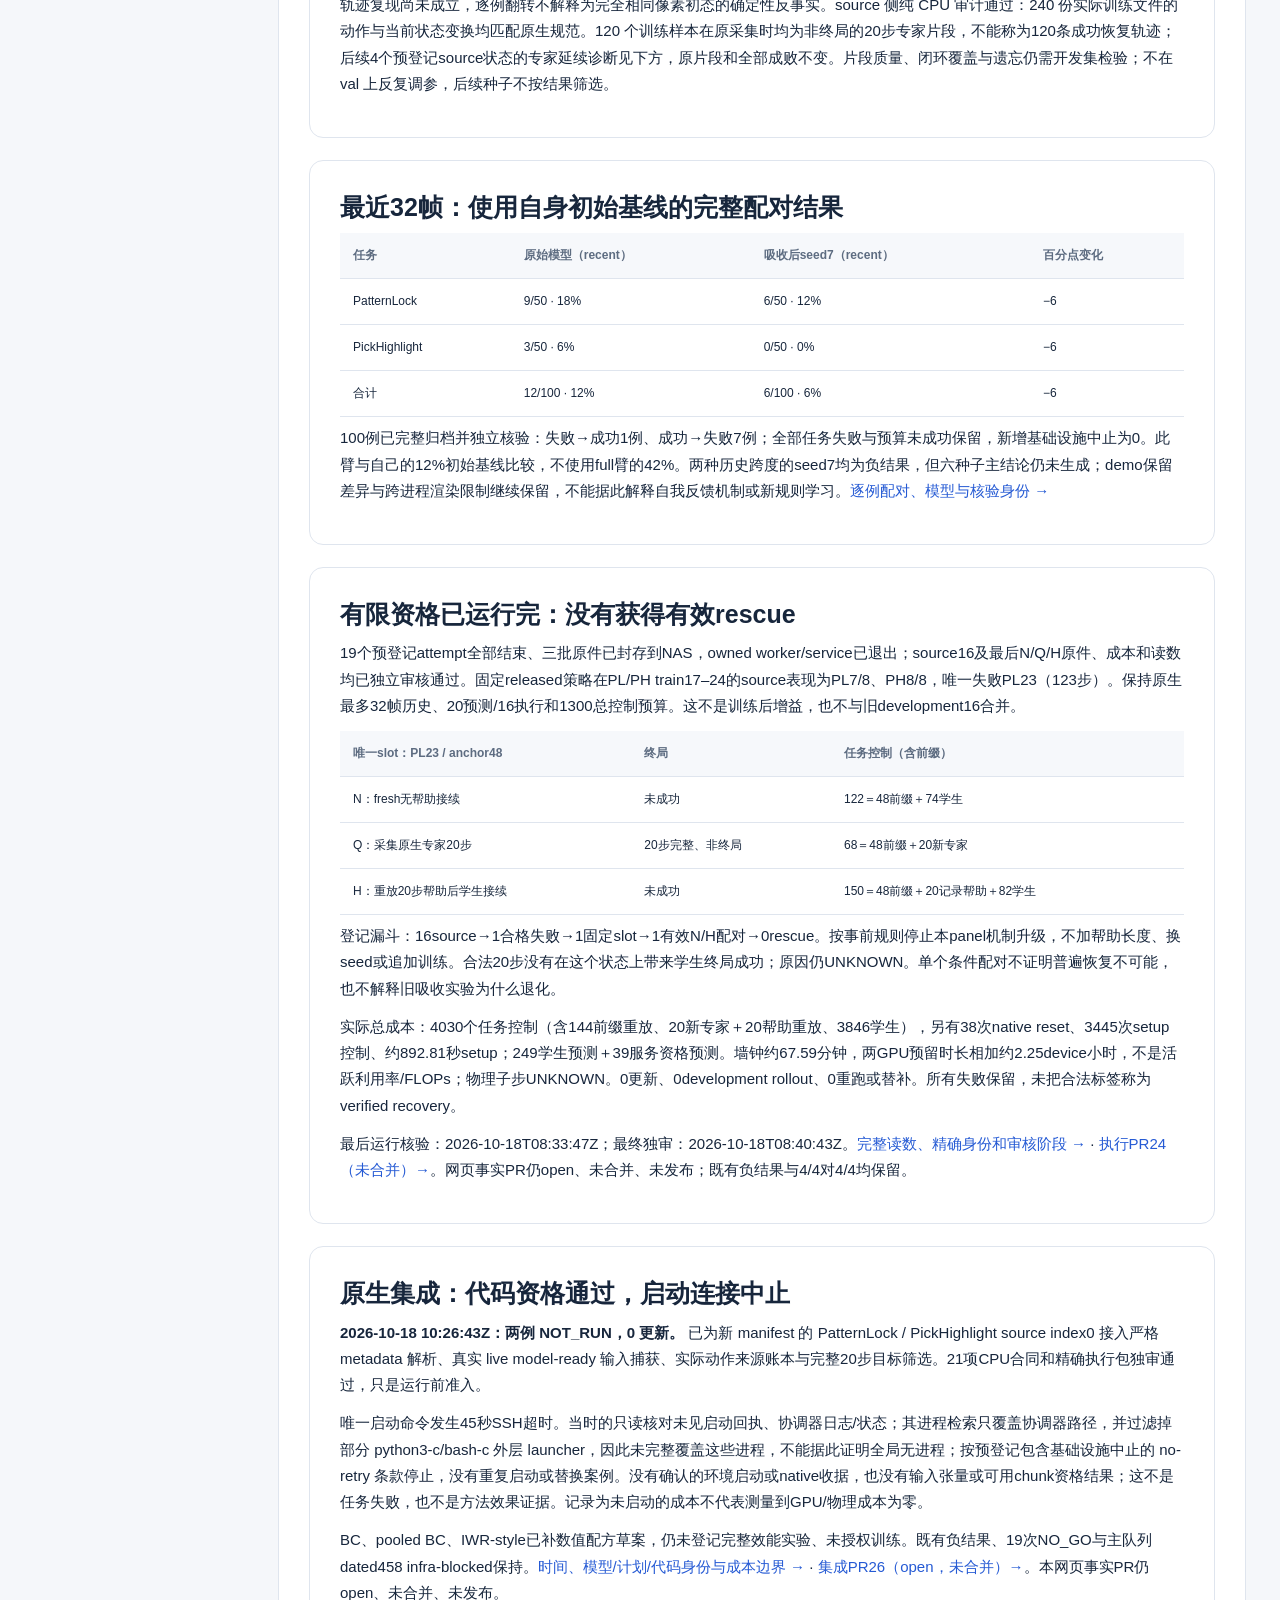
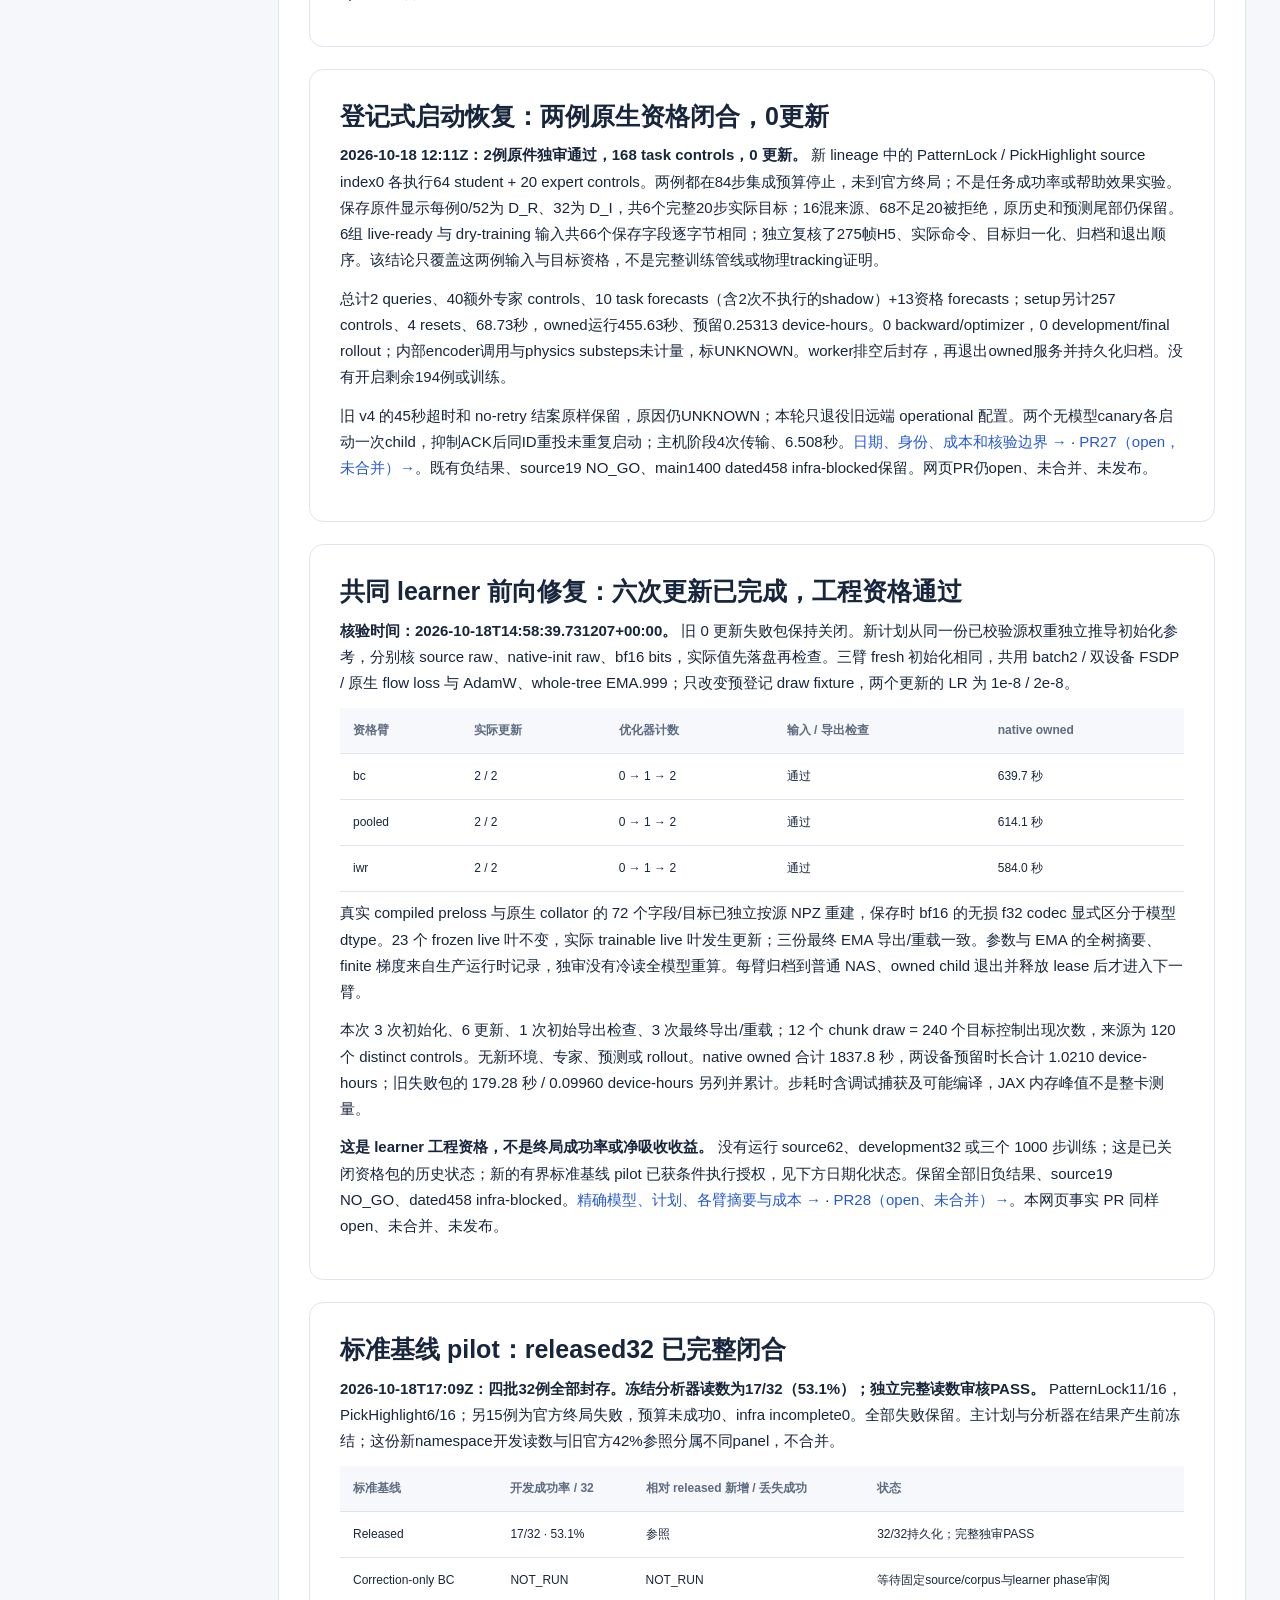
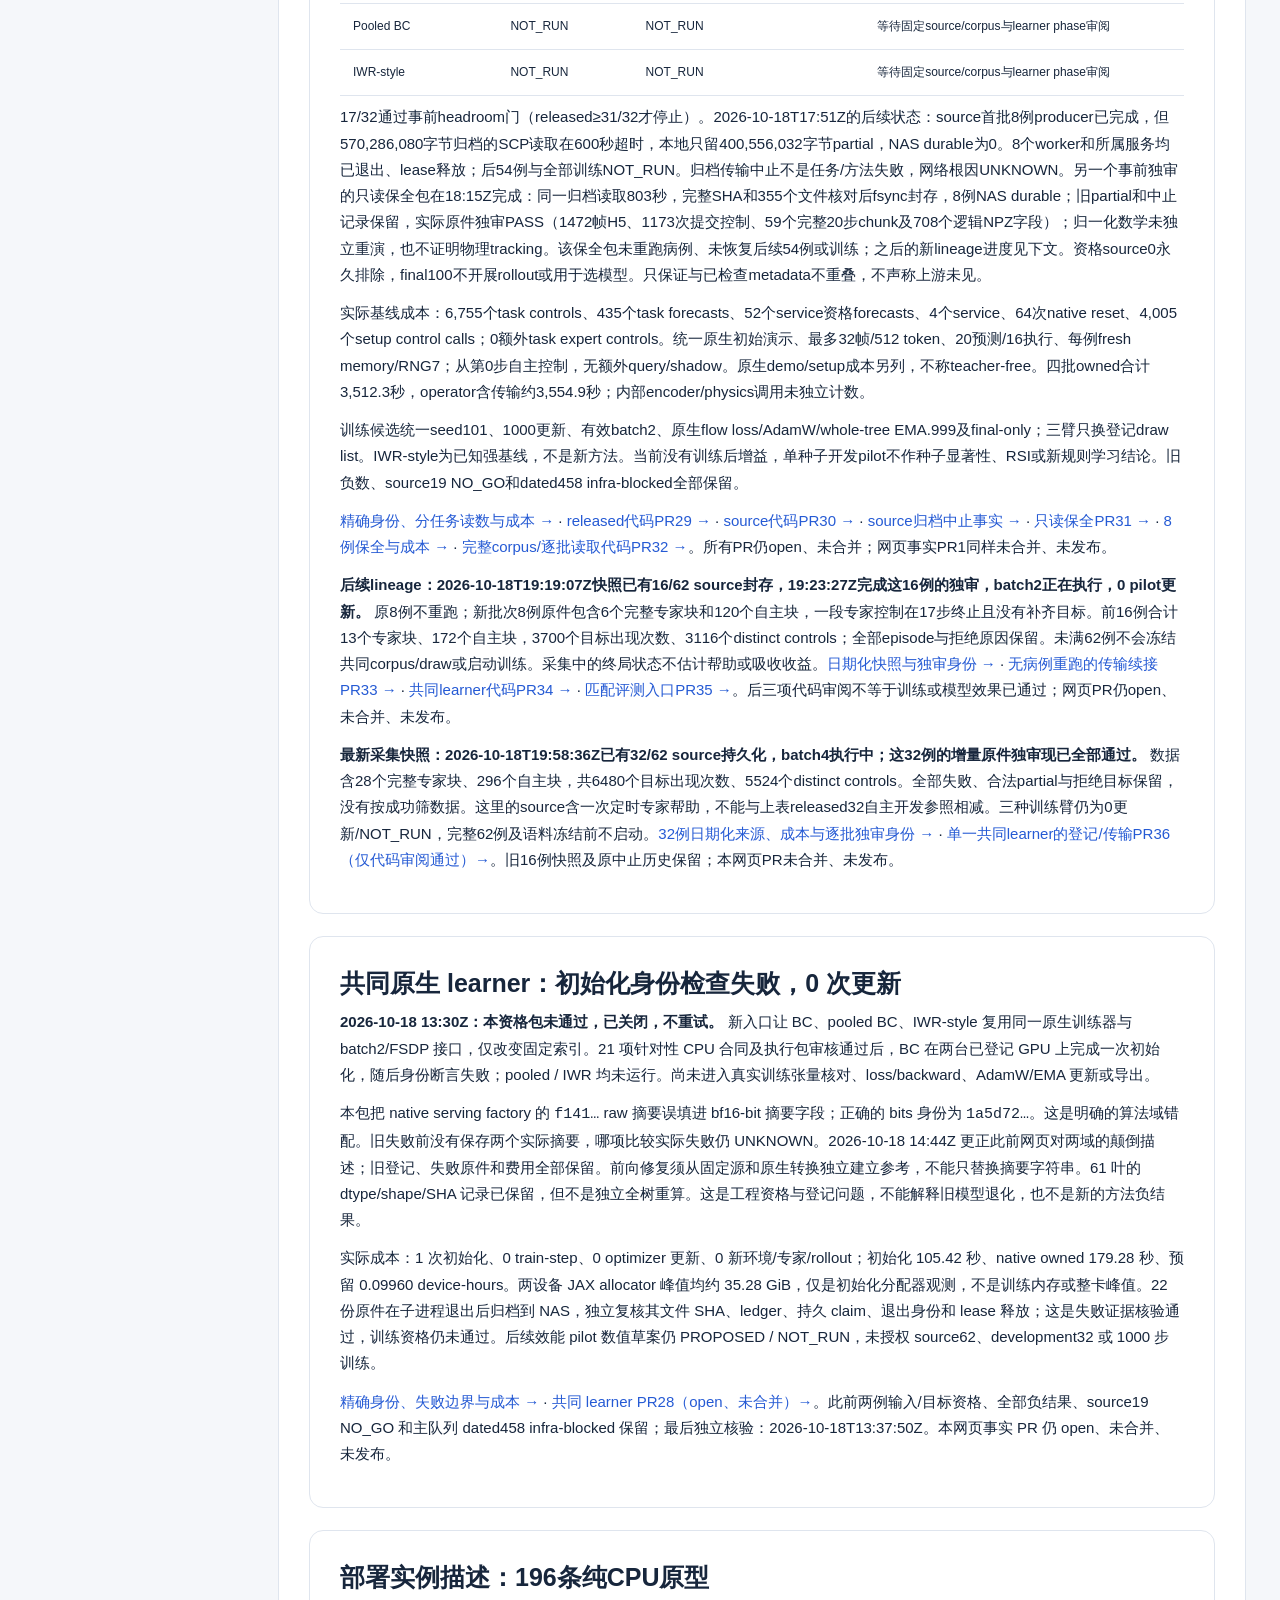
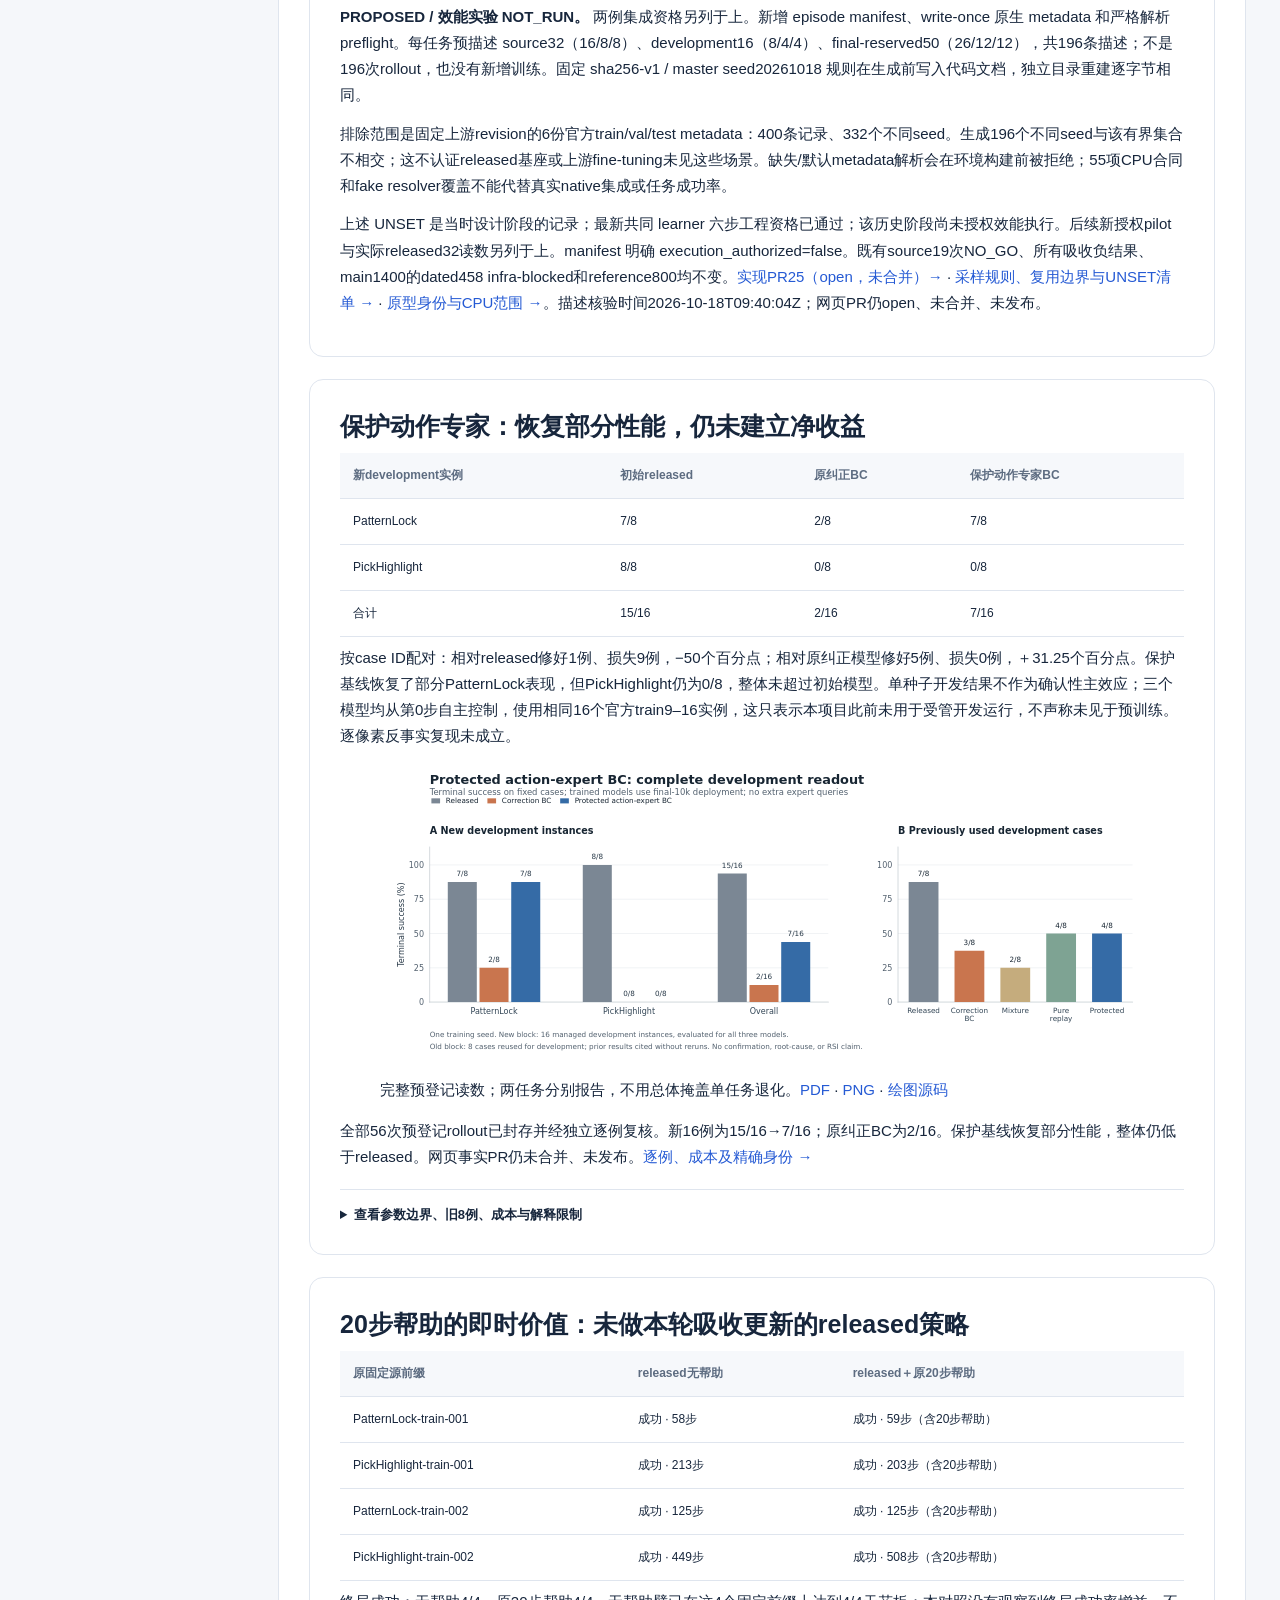
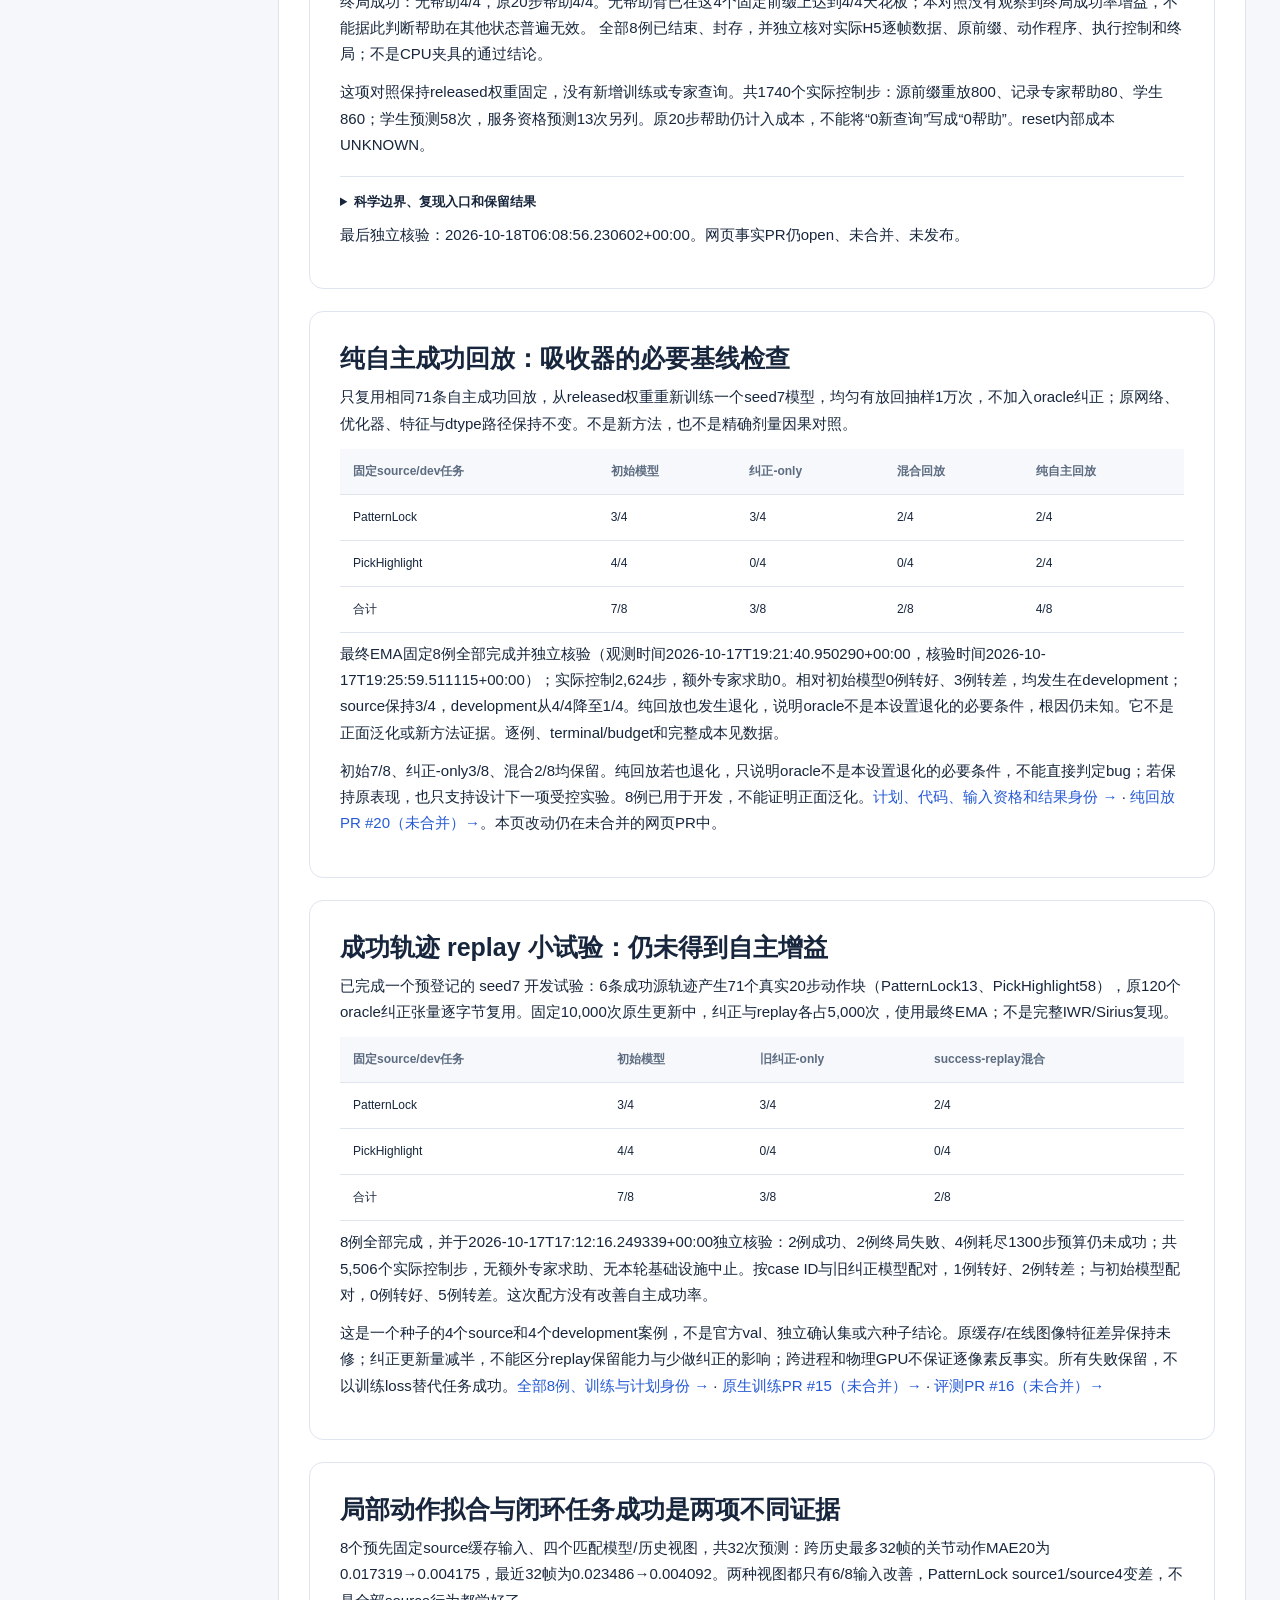
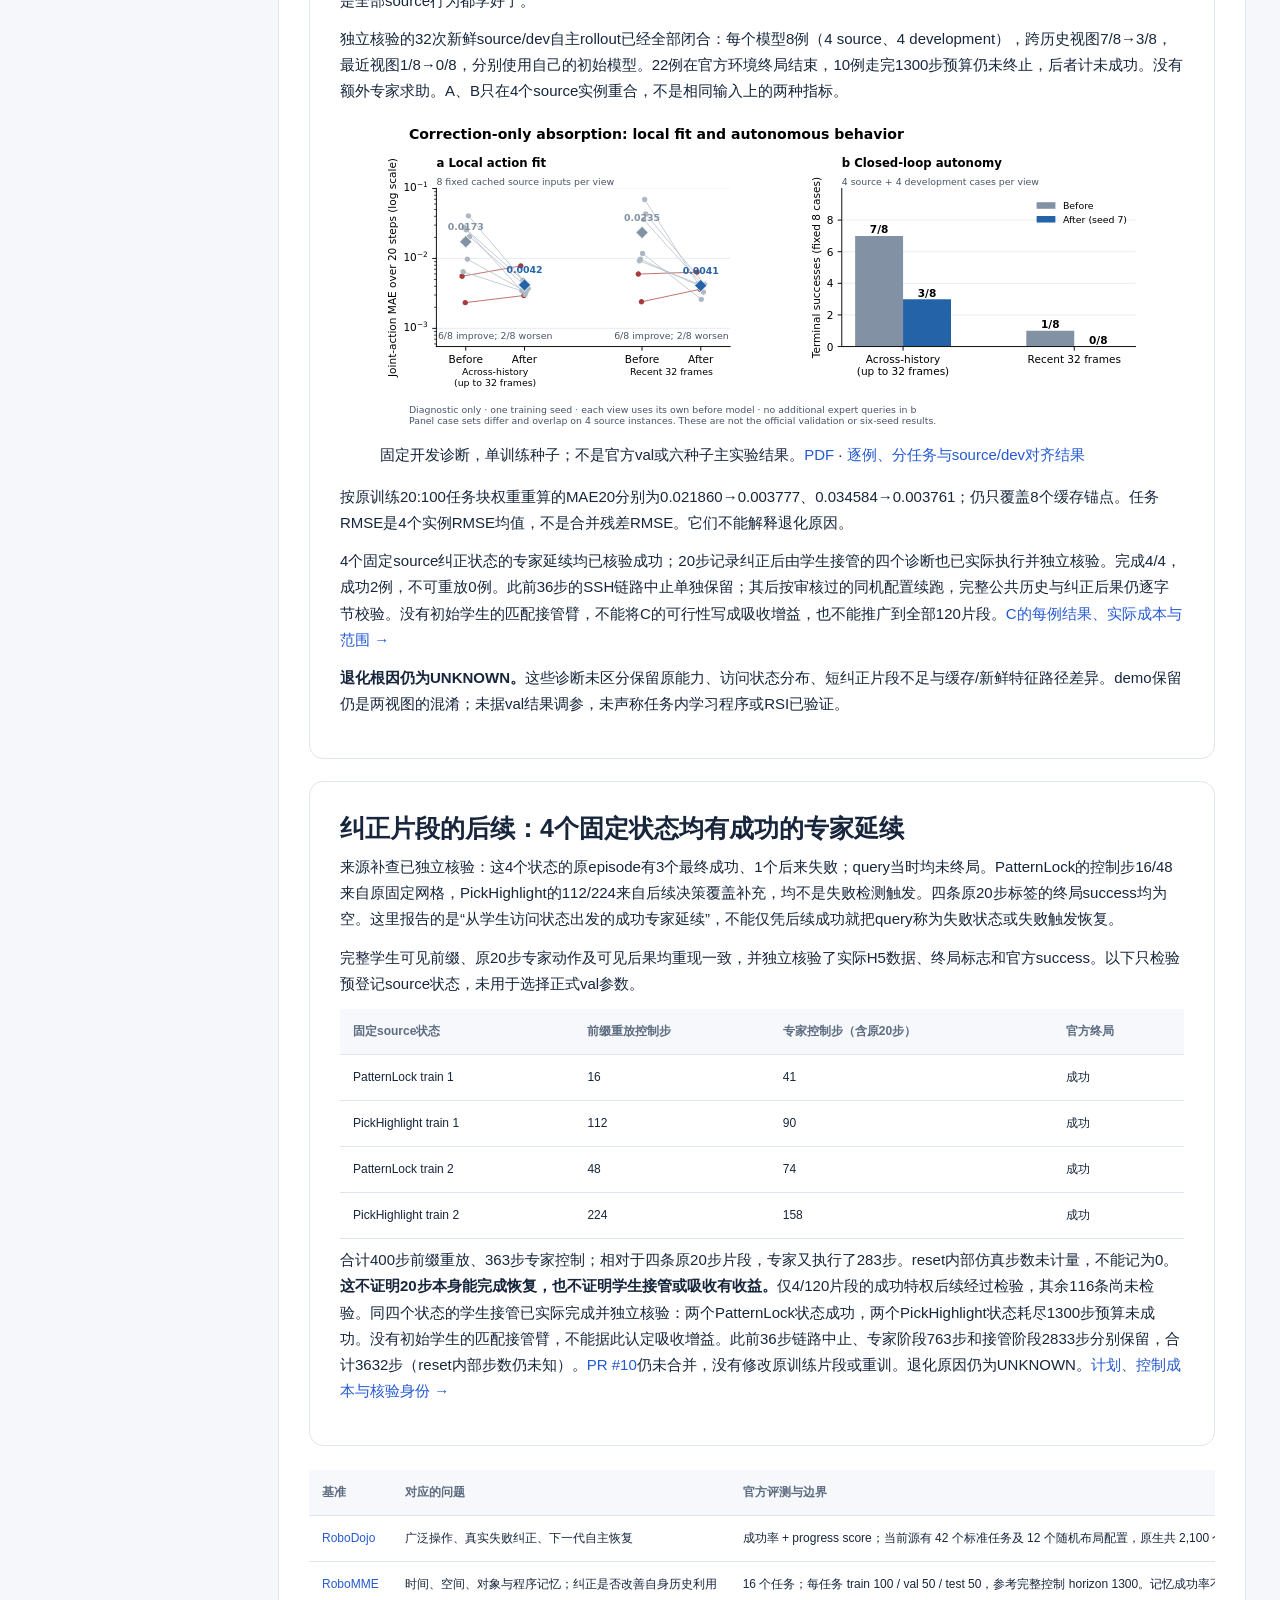
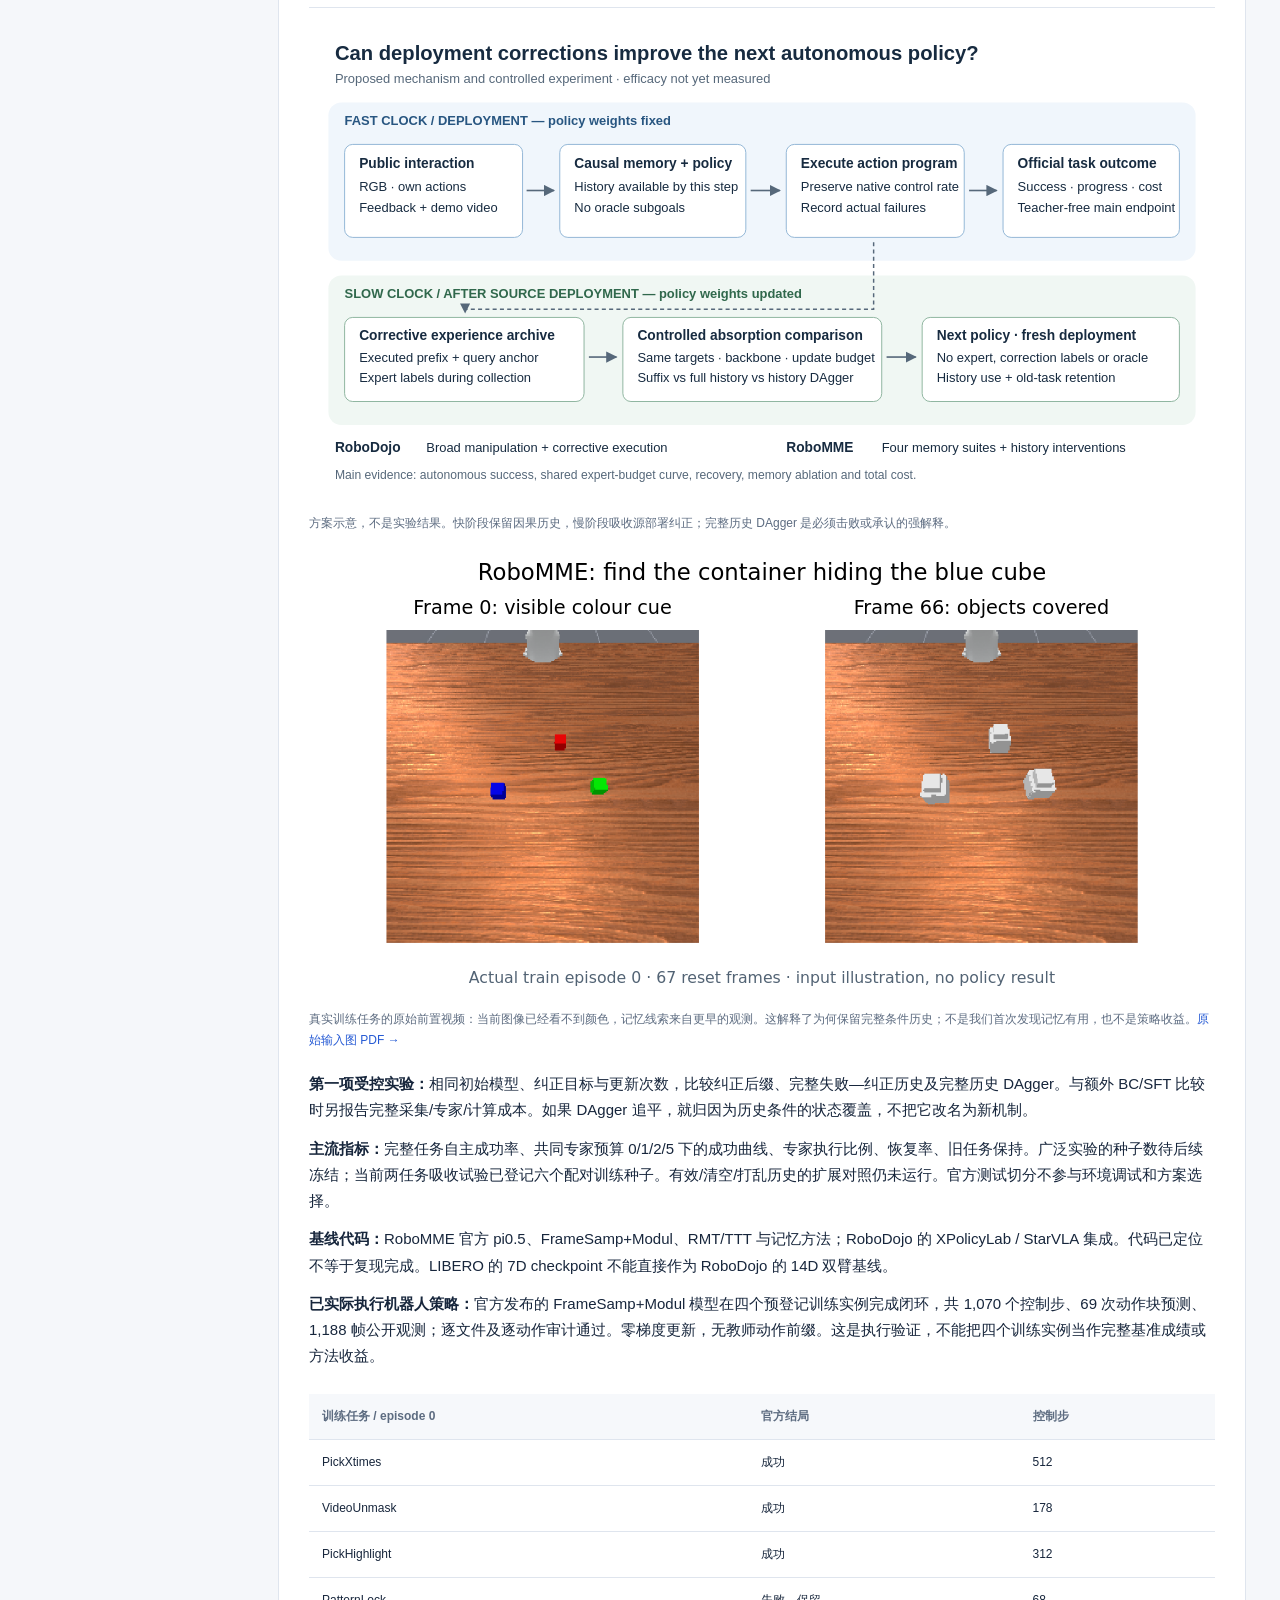
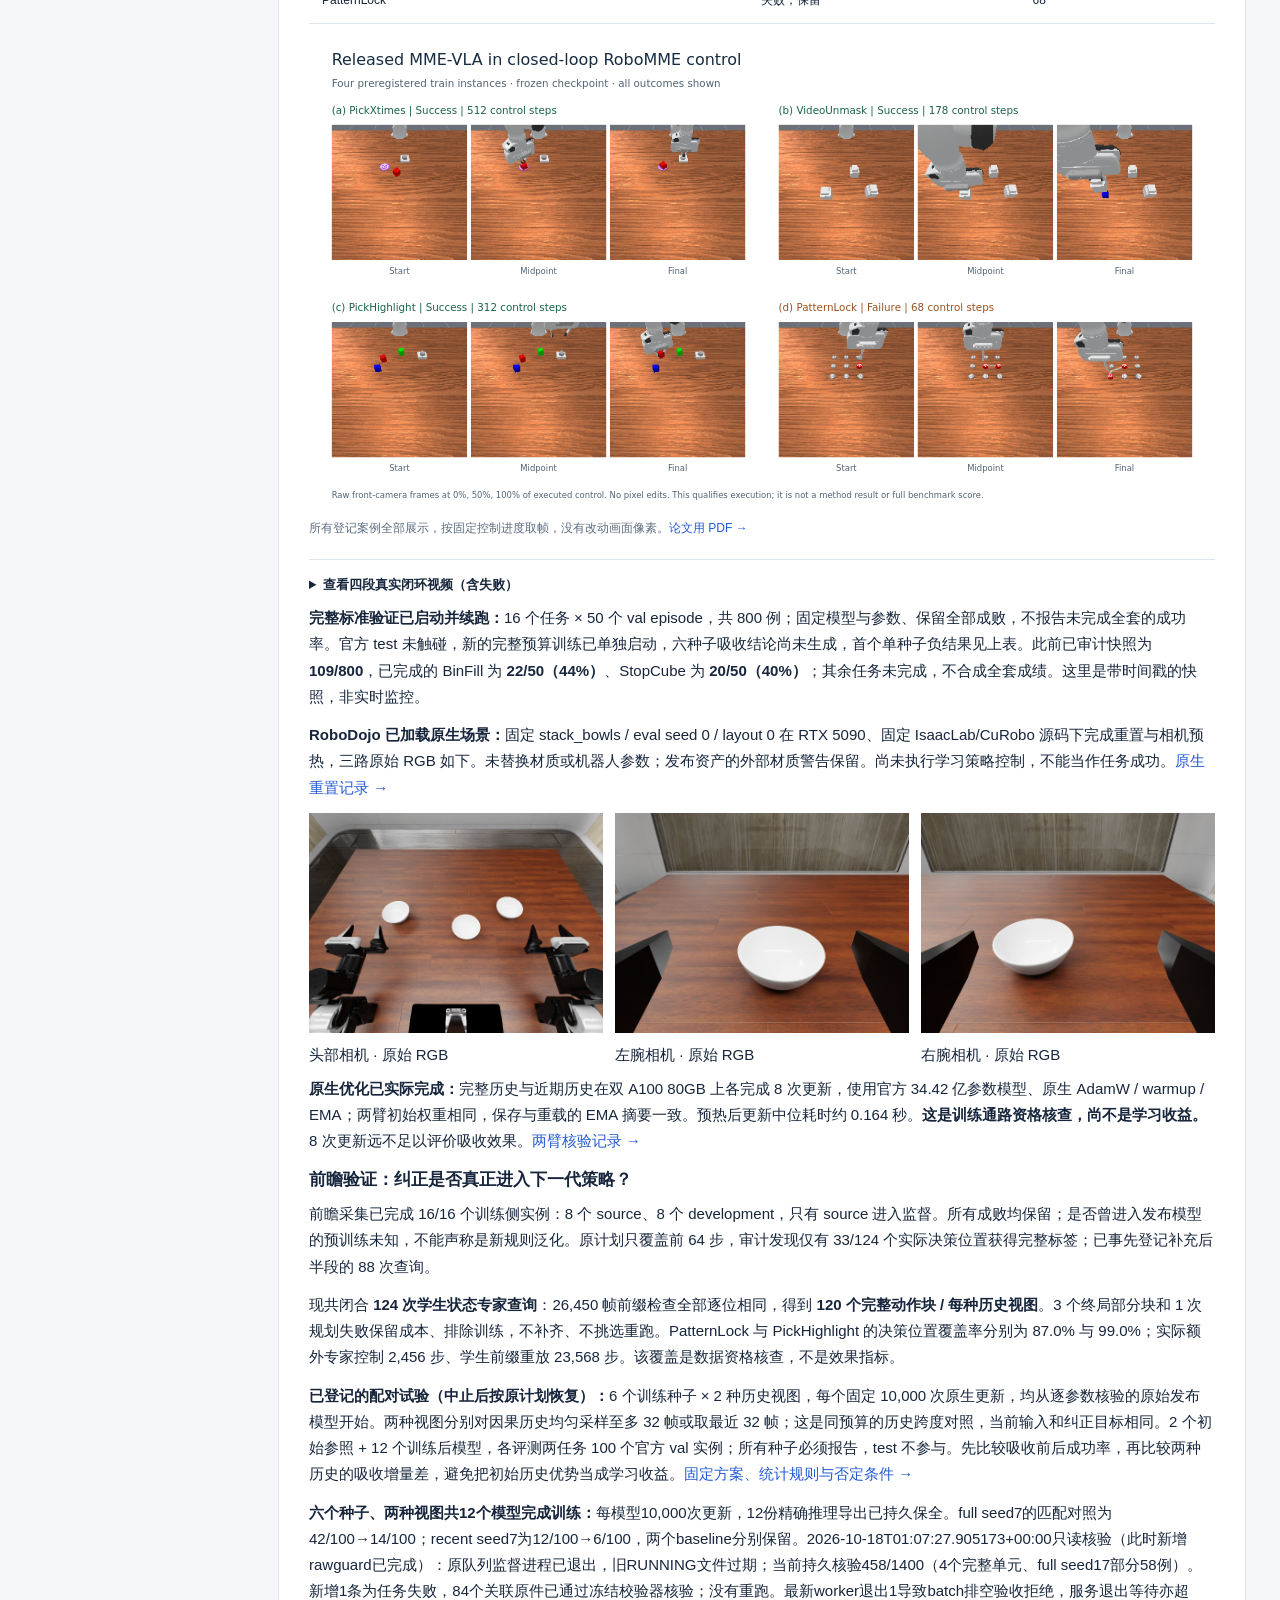
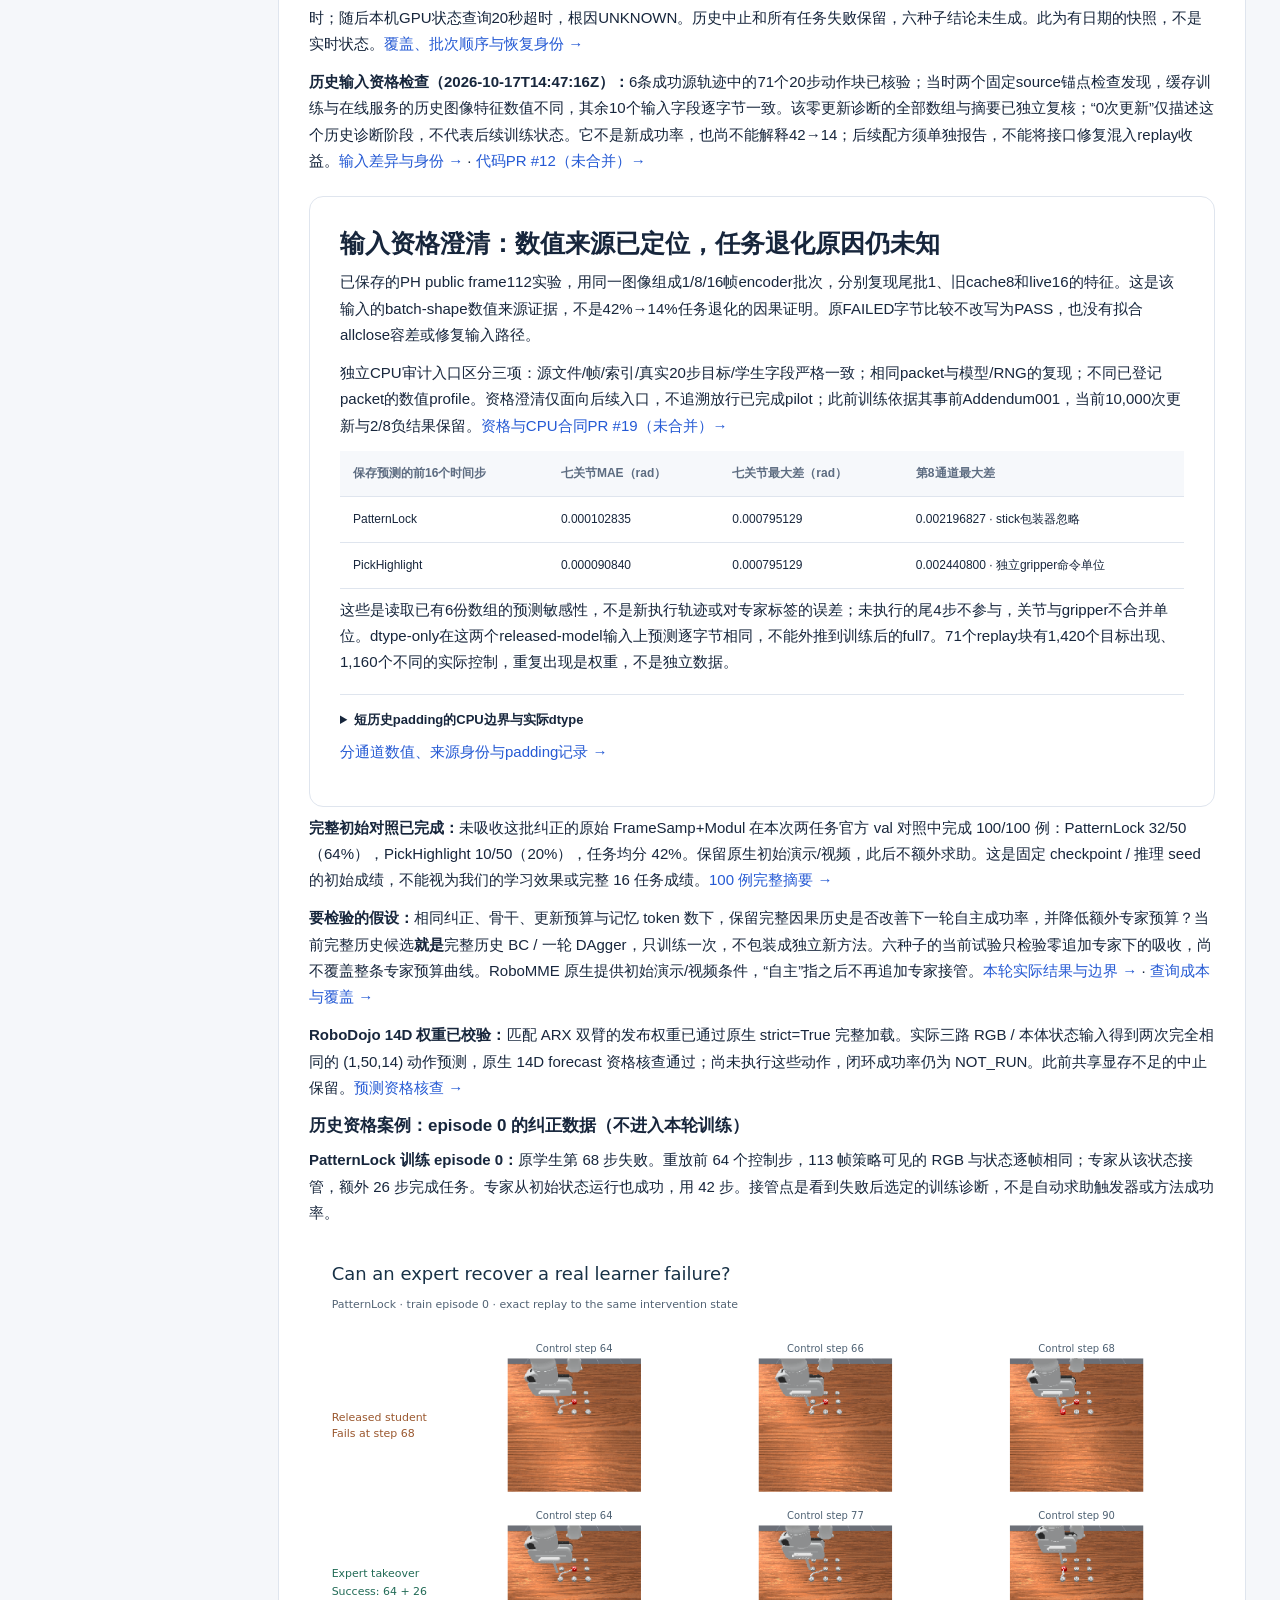
==== commit 8a2014dc: "docs: align source snapshot display with current receipt second" ====
--- a/learning.html
+++ b/learning.html
@@ -20,7 +20,7 @@
 <section class="card section" id="native-integration"><h2>原生集成：代码资格通过，启动连接中止</h2><p><strong>2026-10-18 10:26:43Z：两例 NOT_RUN，0 更新。</strong> 已为新 manifest 的 PatternLock / PickHighlight source index0 接入严格 metadata 解析、真实 live model-ready 输入捕获、实际动作来源账本与完整20步目标筛选。21项CPU合同和精确执行包独审通过，只是运行前准入。</p><p>唯一启动命令发生45秒SSH超时。当时的只读核对未见启动回执、协调器日志/状态；其进程检索只覆盖协调器路径，并过滤掉部分 python3-c/bash-c 外层 launcher，因此未完整覆盖这些进程，不能据此证明全局无进程；按预登记包含基础设施中止的 no-retry 条款停止，没有重复启动或替换案例。没有确认的环境启动或native收据，也没有输入张量或可用chunk资格结果；这不是任务失败，也不是方法效果证据。记录为未启动的成本不代表测量到GPU/物理成本为零。</p><p>BC、pooled BC、IWR-style已补数值配方草案，仍未登记完整效能实验、未授权训练。既有负结果、19次NO_GO与主队列dated458 infra-blocked保持。<a href="data/robomme-native-integration.json">时间、模型/计划/代码身份与成本边界 →</a> · <a href="https://github.com/asimfish/robocore/pull/26">集成PR26（open，未合并）→</a>。本网页事实PR仍open、未合并、未发布。</p></section>
 <section class="card section" id="registered-launch-recovery"><h2>登记式启动恢复：两例原生资格闭合，0更新</h2><p><strong>2026-10-18 12:11Z：2例原件独审通过，168 task controls，0 更新。</strong> 新 lineage 中的 PatternLock / PickHighlight source index0 各执行64 student + 20 expert controls。两例都在84步集成预算停止，未到官方终局；不是任务成功率或帮助效果实验。保存原件显示每例0/52为 D_R、32为 D_I，共6个完整20步实际目标；16混来源、68不足20被拒绝，原历史和预测尾部仍保留。6组 live-ready 与 dry-training 输入共66个保存字段逐字节相同；独立复核了275帧H5、实际命令、目标归一化、归档和退出顺序。该结论只覆盖这两例输入与目标资格，不是完整训练管线或物理tracking证明。</p><p>总计2 queries、40额外专家 controls、10 task forecasts（含2次不执行的shadow）+13资格 forecasts；setup另计257 controls、4 resets、68.73秒，owned运行455.63秒、预留0.25313 device-hours。0 backward/optimizer，0 development/final rollout；内部encoder调用与physics substeps未计量，标UNKNOWN。worker排空后封存，再退出owned服务并持久化归档。没有开启剩余194例或训练。</p><p>旧 v4 的45秒超时和 no-retry 结案原样保留，原因仍UNKNOWN；本轮只退役旧远端 operational 配置。两个无模型canary各启动一次child，抑制ACK后同ID重投未重复启动；主机阶段4次传输、6.508秒。<a href="data/robomme-registered-launch-recovery.json">日期、身份、成本和核验边界 →</a> · <a href="https://github.com/asimfish/robocore/pull/27">PR27（open，未合并）→</a>。既有负结果、source19 NO_GO、main1400 dated458 infra-blocked保留。网页PR仍open、未合并、未发布。</p></section>
 <section class="card section" id="native-learner-identity-repair"><h2>共同 learner 前向修复：六次更新已完成，工程资格通过</h2><p><strong>核验时间：2026-10-18T14:58:39.731207+00:00。</strong> 旧 0 更新失败包保持关闭。新计划从同一份已校验源权重独立推导初始化参考，分别核 source raw、native-init raw、bf16 bits，实际值先落盘再检查。三臂 fresh 初始化相同，共用 batch2 / 双设备 FSDP / 原生 flow loss 与 AdamW、whole-tree EMA.999；只改变预登记 draw fixture，两个更新的 LR 为 1e-8 / 2e-8。</p><table><thead><tr><th>资格臂</th><th>实际更新</th><th>优化器计数</th><th>输入 / 导出检查</th><th>native owned</th></tr></thead><tbody><tr><td>bc</td><td>2 / 2</td><td>0 → 1 → 2</td><td>通过</td><td>639.7 秒</td></tr><tr><td>pooled</td><td>2 / 2</td><td>0 → 1 → 2</td><td>通过</td><td>614.1 秒</td></tr><tr><td>iwr</td><td>2 / 2</td><td>0 → 1 → 2</td><td>通过</td><td>584.0 秒</td></tr></tbody></table><p>真实 compiled preloss 与原生 collator 的 72 个字段/目标已独立按源 NPZ 重建，保存时 bf16 的无损 f32 codec 显式区分于模型 dtype。23 个 frozen live 叶不变，实际 trainable live 叶发生更新；三份最终 EMA 导出/重载一致。参数与 EMA 的全树摘要、finite 梯度来自生产运行时记录，独审没有冷读全模型重算。每臂归档到普通 NAS、owned child 退出并释放 lease 后才进入下一臂。</p><p>本次 3 次初始化、6 更新、1 次初始导出检查、3 次最终导出/重载；12 个 chunk draw = 240 个目标控制出现次数，来源为 120 个 distinct controls。无新环境、专家、预测或 rollout。native owned 合计 1837.8 秒，两设备预留时长合计 1.0210 device-hours；旧失败包的 179.28 秒 / 0.09960 device-hours 另列并累计。步耗时含调试捕获及可能编译，JAX 内存峰值不是整卡测量。</p><p><strong>这是 learner 工程资格，不是终局成功率或净吸收收益。</strong> 没有运行 source62、development32 或三个 1000 步训练；这是已关闭资格包的历史状态；新的有界标准基线 pilot 已获条件执行授权，见下方日期化状态。保留全部旧负结果、source19 NO_GO、dated458 infra-blocked。<a href="data/robomme-native-learner-identity-repair.json">精确模型、计划、各臂摘要与成本 →</a> · <a href="https://github.com/asimfish/robocore/pull/28">PR28（open、未合并）→</a>。本网页事实 PR 同样 open、未合并、未发布。</p></section>
-<section class="card section" id="deployment-baseline-pilot"><h2>标准基线 pilot：released32 已完整闭合</h2><p><strong>2026-10-18T17:09Z：四批32例全部封存。冻结分析器读数为17/32（53.1%）；独立完整读数审核PASS。</strong> PatternLock11/16，PickHighlight6/16；另15例为官方终局失败，预算未成功0、infra incomplete0。全部失败保留。主计划与分析器在结果产生前冻结；这份新namespace开发读数与旧官方42%参照分属不同panel，不合并。</p><table><thead><tr><th>标准基线</th><th>开发成功率 / 32</th><th>相对 released 新增 / 丢失成功</th><th>状态</th></tr></thead><tbody><tr><td>Released</td><td>17/32 · 53.1%</td><td>参照</td><td>32/32持久化；完整独审PASS</td></tr><tr><td>Correction-only BC</td><td>NOT_RUN</td><td>NOT_RUN</td><td>等待固定source/corpus与learner phase审阅</td></tr><tr><td>Pooled BC</td><td>NOT_RUN</td><td>NOT_RUN</td><td>等待固定source/corpus与learner phase审阅</td></tr><tr><td>IWR-style</td><td>NOT_RUN</td><td>NOT_RUN</td><td>等待固定source/corpus与learner phase审阅</td></tr></tbody></table><p>17/32通过事前headroom门（released≥31/32才停止）。2026-10-18T17:51Z的后续状态：source首批8例producer已完成，但570,286,080字节归档的SCP读取在600秒超时，本地只留400,556,032字节partial，NAS durable为0。8个worker和所属服务均已退出、lease释放；后54例与全部训练NOT_RUN。归档传输中止不是任务/方法失败，网络根因UNKNOWN。另一个事前独审的只读保全包在18:15Z完成：同一归档读取803秒，完整SHA和355个文件核对后fsync封存，8例NAS durable；旧partial和中止记录保留，实际原件独审PASS（1472帧H5、1173次提交控制、59个完整20步chunk及708个逻辑NPZ字段）；归一化数学未独立重演，也不证明物理tracking。该保全包未重跑病例、未恢复后续54例或训练；之后的新lineage进度见下文。资格source0永久排除，final100不开展rollout或用于选模型。只保证与已检查metadata不重叠，不声称上游未见。</p><p>实际基线成本：6,755个task controls、435个task forecasts、52个service资格forecasts、4个service、64次native reset、4,005个setup control calls；0额外task expert controls。统一原生初始演示、最多32帧/512 token、20预测/16执行、每例fresh memory/RNG7；从第0步自主控制，无额外query/shadow。原生demo/setup成本另列，不称teacher-free。四批owned合计3,512.3秒，operator含传输约3,554.9秒；内部encoder/physics调用未独立计数。</p><p>训练候选统一seed101、1000更新、有效batch2、原生flow loss/AdamW/whole-tree EMA.999及final-only；三臂只换登记draw list。IWR-style为已知强基线，不是新方法。当前没有训练后增益，单种子开发pilot不作种子显著性、RSI或新规则学习结论。旧负数、source19 NO_GO和dated458 infra-blocked全部保留。</p><p><a href="data/robomme-baseline-pilot.json">精确身份、分任务读数与成本 →</a> · <a href="https://github.com/asimfish/robocore/pull/29">released代码PR29 →</a> · <a href="https://github.com/asimfish/robocore/pull/30">source代码PR30 →</a> · <a href="data/robomme-pilot-source-transport-20261018T175153Z.json">source归档中止事实 →</a> · <a href="https://github.com/asimfish/robocore/pull/31">只读保全PR31 →</a> · <a href="data/robomme-pilot-source-preserved8-20261018T181501Z.json">8例保全与成本 →</a> · <a href="https://github.com/asimfish/robocore/pull/32">完整corpus/逐批读取代码PR32 →</a>。所有PR仍open、未合并；网页事实PR1同样未合并、未发布。</p><p><strong>后续lineage：2026-10-18T19:19:07Z快照已有16/62 source封存，19:23:27Z完成这16例的独审，batch2正在执行，0 pilot更新。</strong> 原8例不重跑；新批次8例原件包含6个完整专家块和120个自主块，一段专家控制在17步终止且没有补齐目标。前16例合计13个专家块、172个自主块，3700个目标出现次数、3116个distinct controls；全部episode与拒绝原因保留。未满62例不会冻结共同corpus/draw或启动训练。采集中的终局状态不估计帮助或吸收收益。<a href="data/robomme-pilot-source-continuation16-20261018T191907Z.json">日期化快照与独审身份 →</a> · <a href="https://github.com/asimfish/robocore/pull/33">无病例重跑的传输续接PR33 →</a> · <a href="https://github.com/asimfish/robocore/pull/34">共同learner代码PR34 →</a> · <a href="https://github.com/asimfish/robocore/pull/35">匹配评测入口PR35 →</a>。后三项代码审阅不等于训练或模型效果已通过；网页PR仍open、未合并、未发布。</p><p><strong>最新采集快照：2026-10-18T19:58:35Z已有32/62 source持久化，batch4执行中；这32例的增量原件独审现已全部通过。</strong> 数据含28个完整专家块、296个自主块，共6480个目标出现次数、5524个distinct controls。全部失败、合法partial与拒绝目标保留，没有按成功筛数据。这里的source含一次定时专家帮助，不能与上表released32自主开发参照相减。三种训练臂仍为0更新/NOT_RUN，完整62例及语料冻结前不启动。<a href="data/robomme-pilot-source-continuation32-20261018T195835Z.json">32例日期化来源、成本与逐批独审身份 →</a> · <a href="https://github.com/asimfish/robocore/pull/36">单一共同learner的登记/传输PR36（仅代码审阅通过）→</a>。旧16例快照及原中止历史保留；本网页PR未合并、未发布。</p></section>
+<section class="card section" id="deployment-baseline-pilot"><h2>标准基线 pilot：released32 已完整闭合</h2><p><strong>2026-10-18T17:09Z：四批32例全部封存。冻结分析器读数为17/32（53.1%）；独立完整读数审核PASS。</strong> PatternLock11/16，PickHighlight6/16；另15例为官方终局失败，预算未成功0、infra incomplete0。全部失败保留。主计划与分析器在结果产生前冻结；这份新namespace开发读数与旧官方42%参照分属不同panel，不合并。</p><table><thead><tr><th>标准基线</th><th>开发成功率 / 32</th><th>相对 released 新增 / 丢失成功</th><th>状态</th></tr></thead><tbody><tr><td>Released</td><td>17/32 · 53.1%</td><td>参照</td><td>32/32持久化；完整独审PASS</td></tr><tr><td>Correction-only BC</td><td>NOT_RUN</td><td>NOT_RUN</td><td>等待固定source/corpus与learner phase审阅</td></tr><tr><td>Pooled BC</td><td>NOT_RUN</td><td>NOT_RUN</td><td>等待固定source/corpus与learner phase审阅</td></tr><tr><td>IWR-style</td><td>NOT_RUN</td><td>NOT_RUN</td><td>等待固定source/corpus与learner phase审阅</td></tr></tbody></table><p>17/32通过事前headroom门（released≥31/32才停止）。2026-10-18T17:51Z的后续状态：source首批8例producer已完成，但570,286,080字节归档的SCP读取在600秒超时，本地只留400,556,032字节partial，NAS durable为0。8个worker和所属服务均已退出、lease释放；后54例与全部训练NOT_RUN。归档传输中止不是任务/方法失败，网络根因UNKNOWN。另一个事前独审的只读保全包在18:15Z完成：同一归档读取803秒，完整SHA和355个文件核对后fsync封存，8例NAS durable；旧partial和中止记录保留，实际原件独审PASS（1472帧H5、1173次提交控制、59个完整20步chunk及708个逻辑NPZ字段）；归一化数学未独立重演，也不证明物理tracking。该保全包未重跑病例、未恢复后续54例或训练；之后的新lineage进度见下文。资格source0永久排除，final100不开展rollout或用于选模型。只保证与已检查metadata不重叠，不声称上游未见。</p><p>实际基线成本：6,755个task controls、435个task forecasts、52个service资格forecasts、4个service、64次native reset、4,005个setup control calls；0额外task expert controls。统一原生初始演示、最多32帧/512 token、20预测/16执行、每例fresh memory/RNG7；从第0步自主控制，无额外query/shadow。原生demo/setup成本另列，不称teacher-free。四批owned合计3,512.3秒，operator含传输约3,554.9秒；内部encoder/physics调用未独立计数。</p><p>训练候选统一seed101、1000更新、有效batch2、原生flow loss/AdamW/whole-tree EMA.999及final-only；三臂只换登记draw list。IWR-style为已知强基线，不是新方法。当前没有训练后增益，单种子开发pilot不作种子显著性、RSI或新规则学习结论。旧负数、source19 NO_GO和dated458 infra-blocked全部保留。</p><p><a href="data/robomme-baseline-pilot.json">精确身份、分任务读数与成本 →</a> · <a href="https://github.com/asimfish/robocore/pull/29">released代码PR29 →</a> · <a href="https://github.com/asimfish/robocore/pull/30">source代码PR30 →</a> · <a href="data/robomme-pilot-source-transport-20261018T175153Z.json">source归档中止事实 →</a> · <a href="https://github.com/asimfish/robocore/pull/31">只读保全PR31 →</a> · <a href="data/robomme-pilot-source-preserved8-20261018T181501Z.json">8例保全与成本 →</a> · <a href="https://github.com/asimfish/robocore/pull/32">完整corpus/逐批读取代码PR32 →</a>。所有PR仍open、未合并；网页事实PR1同样未合并、未发布。</p><p><strong>后续lineage：2026-10-18T19:19:07Z快照已有16/62 source封存，19:23:27Z完成这16例的独审，batch2正在执行，0 pilot更新。</strong> 原8例不重跑；新批次8例原件包含6个完整专家块和120个自主块，一段专家控制在17步终止且没有补齐目标。前16例合计13个专家块、172个自主块，3700个目标出现次数、3116个distinct controls；全部episode与拒绝原因保留。未满62例不会冻结共同corpus/draw或启动训练。采集中的终局状态不估计帮助或吸收收益。<a href="data/robomme-pilot-source-continuation16-20261018T191907Z.json">日期化快照与独审身份 →</a> · <a href="https://github.com/asimfish/robocore/pull/33">无病例重跑的传输续接PR33 →</a> · <a href="https://github.com/asimfish/robocore/pull/34">共同learner代码PR34 →</a> · <a href="https://github.com/asimfish/robocore/pull/35">匹配评测入口PR35 →</a>。后三项代码审阅不等于训练或模型效果已通过；网页PR仍open、未合并、未发布。</p><p><strong>最新采集快照：2026-10-18T19:58:36Z已有32/62 source持久化，batch4执行中；这32例的增量原件独审现已全部通过。</strong> 数据含28个完整专家块、296个自主块，共6480个目标出现次数、5524个distinct controls。全部失败、合法partial与拒绝目标保留，没有按成功筛数据。这里的source含一次定时专家帮助，不能与上表released32自主开发参照相减。三种训练臂仍为0更新/NOT_RUN，完整62例及语料冻结前不启动。<a href="data/robomme-pilot-source-continuation32-20261018T195835Z.json">32例日期化来源、成本与逐批独审身份 →</a> · <a href="https://github.com/asimfish/robocore/pull/36">单一共同learner的登记/传输PR36（仅代码审阅通过）→</a>。旧16例快照及原中止历史保留；本网页PR未合并、未发布。</p></section>
 <section class="card section" id="native-learner-qualification"><h2>共同原生 learner：初始化身份检查失败，0 次更新</h2><p><strong>2026-10-18 13:30Z：本资格包未通过，已关闭，不重试。</strong> 新入口让 BC、pooled BC、IWR-style 复用同一原生训练器与 batch2/FSDP 接口，仅改变固定索引。21 项针对性 CPU 合同及执行包审核通过后，BC 在两台已登记 GPU 上完成一次初始化，随后身份断言失败；pooled / IWR 均未运行。尚未进入真实训练张量核对、loss/backward、AdamW/EMA 更新或导出。</p><p>本包把 native serving factory 的 <code>f141…</code> raw 摘要误填进 bf16-bit 摘要字段；正确的 bits 身份为 <code>1a5d72…</code>。这是明确的算法域错配。旧失败前没有保存两个实际摘要，哪项比较实际失败仍 UNKNOWN。2026-10-18 14:44Z 更正此前网页对两域的颠倒描述；旧登记、失败原件和费用全部保留。前向修复须从固定源和原生转换独立建立参考，不能只替换摘要字符串。61 叶的 dtype/shape/SHA 记录已保留，但不是独立全树重算。这是工程资格与登记问题，不能解释旧模型退化，也不是新的方法负结果。</p><p>实际成本：1 次初始化、0 train-step、0 optimizer 更新、0 新环境/专家/rollout；初始化 105.42 秒、native owned 179.28 秒、预留 0.09960 device-hours。两设备 JAX allocator 峰值均约 35.28 GiB，仅是初始化分配器观测，不是训练内存或整卡峰值。22 份原件在子进程退出后归档到 NAS，独立复核其文件 SHA、ledger、持久 claim、退出身份和 lease 释放；这是失败证据核验通过，训练资格仍未通过。后续效能 pilot 数值草案仍 PROPOSED / NOT_RUN，未授权 source62、development32 或 1000 步训练。</p><p><a href="data/robomme-native-learner-qualification.json">精确身份、失败边界与成本 →</a> · <a href="https://github.com/asimfish/robocore/pull/28">共同 learner PR28（open、未合并）→</a>。此前两例输入/目标资格、全部负结果、source19 NO_GO 和主队列 dated458 infra-blocked 保留；最后独立核验：2026-10-18T13:37:50Z。本网页事实 PR 仍 open、未合并、未发布。</p></section>
 <section class="card section" id="deployment-manifest"><h2>部署实例描述：196条纯CPU原型</h2><p><strong>PROPOSED / 效能实验 NOT_RUN。</strong> 两例集成资格另列于上。新增 episode manifest、write-once 原生 metadata 和严格解析 preflight。每任务预描述 source32（16/8/8）、development16（8/4/4）、final-reserved50（26/12/12），共196条描述；不是196次rollout，也没有新增训练。固定 sha256-v1 / master seed20261018 规则在生成前写入代码文档，独立目录重建逐字节相同。</p><p>排除范围是固定上游revision的6份官方train/val/test metadata：400条记录、332个不同seed。生成196个不同seed与该有界集合不相交；这不认证released基座或上游fine-tuning未见这些场景。缺失/默认metadata解析会在环境构建前被拒绝；55项CPU合同和fake resolver覆盖不能代替真实native集成或任务成功率。</p><p>上述 UNSET 是当时设计阶段的记录；最新共同 learner 六步工程资格已通过；该历史阶段尚未授权效能执行。后续新授权pilot与实际released32读数另列于上。manifest 明确 execution_authorized=false。既有source19次NO_GO、所有吸收负结果、main1400的dated458 infra-blocked和reference800均不变。<a href="https://github.com/asimfish/robocore/pull/25">实现PR25（open，未合并）→</a> · <a href="https://github.com/asimfish/robocore/blob/7a206e9b65be2907cc9f635d90795e5e6a2f1469/docs/research/deployment_manifest_implementation.md">采样规则、复用边界与UNSET清单 →</a> · <a href="data/robomme-deployment-manifest.json">原型身份与CPU范围 →</a>。描述核验时间2026-10-18T09:40:04Z；网页PR仍open、未合并、未发布。</p></section>
 <section class="card section" id="protected-boundary"><h2>保护动作专家：恢复部分性能，仍未建立净收益</h2><table><thead><tr><th>新development实例</th><th>初始released</th><th>原纠正BC</th><th>保护动作专家BC</th></tr></thead><tbody><tr><td>PatternLock</td><td>7/8</td><td>2/8</td><td>7/8</td></tr><tr><td>PickHighlight</td><td>8/8</td><td>0/8</td><td>0/8</td></tr><tr><td>合计</td><td>15/16</td><td>2/16</td><td>7/16</td></tr></tbody></table><p>按case ID配对：相对released修好1例、损失9例，−50个百分点；相对原纠正模型修好5例、损失0例，＋31.25个百分点。保护基线恢复了部分PatternLock表现，但PickHighlight仍为0/8，整体未超过初始模型。单种子开发结果不作为确认性主效应；三个模型均从第0步自主控制，使用相同16个官方train9–16实例，这只表示本项目此前未用于受管开发运行，不声称未见于预训练。逐像素反事实复现未成立。</p><figure><img src="assets/figures/protected-boundary-development-v1.svg" alt="新16例：初始15、原纠正2、保护7成功；保护模型PatternLock7/8、PickHighlight0/8。旧8例五版本为7、3、2、4、4。单种子开发对照。" style="width:100%;height:auto"><figcaption>完整预登记读数；两任务分别报告，不用总体掩盖单任务退化。<a href="assets/figures/protected-boundary-development-v1.pdf">PDF</a> · <a href="assets/figures/protected-boundary-development-v1.png">PNG</a> · <a href="assets/figures/protected-boundary-development-v1.py">绘图源码</a></figcaption></figure><p>全部56次预登记rollout已封存并经独立逐例复核。新16例为15/16→7/16；原纠正BC为2/16。保护基线恢复部分性能，整体仍低于released。网页事实PR仍未合并、未发布。<a href="data/robomme-protected-boundary.json">逐例、成本及精确身份 →</a></p><details><summary>查看参数边界、旧8例、成本与解释限制</summary><p>原120条纠正输入、released初始化、seed7、10,000次更新及原生输入/精度路径保持不变。19个已有动作专家/投影参数叶可更新，42个视觉、语言和历史参数叶受保护；首步、最终原生权重和部署bf16中，受保护参数均与初始化逐字节一致。最终部署是预登记的19个动作EMA叶＋42个受保护live叶；原生全树EMA的舍入变化单独披露，未直接部署。这是“19叶优化边界＋protected live/action EMA导出”的组合配方，不是只改变mask的单因素实验，不能单独归因于冻结。19叶仍包含430,098,464个参数，不称轻量或预算优势。首步raw EMA中18个受保护native叶、11个inference叶变化只是本运行的数值事实，不能反推旧full-correction退化由EMA造成；旧full本来就在更新这些语言/历史参数。这些规则均在本候选更新之前登记，不是事后修补，也不是新颖机制。</p><p>旧8例仅给新候选各跑一次：初始7/8、纠正3/8、混合2/8、纯回放4/8、保护4/8；旧四版本引用原件未重跑。新候选旧8例为PatternLock4/4、PickHighlight0/4，source2/4、development2/4。这些旧例已用于开发，不并入新16例主读数。</p><p>2026-10-18T04:57:21.925406+00:00的执行记录显示全部56次rollout结束；本地NAS原件、2,131个关联产物、2,019个20×8预测程序及7批worker排空→归档→服务退出顺序已在后续独立核验中复核。新增1个模型、10,000次实际更新、31,823个控制步、0新增专家查询；91次服务资格预测另列。两GPU预留时长相加约7.54 GPU小时，流水线墙钟约3.77小时；不是实测活跃GPU利用率或FLOPs；reset内部步数等未测开销不写成0。此前零更新预检中止、归档读取超时、旧partial和所有负结果保留。最后核验：2026-10-18T05:05:28.723652+00:00。网页PR仍open、未合并、未发布。</p><p>根因仍UNKNOWN。只读动作合同审计未发现已核对活动关节/PH夹爪的动作空间或时基错位；PL物理上忽略的第8通道标签约定不同、PH夹爪裁剪映射单列，不据此归因。旧cache/live逐字节比较FAILED保留，合法数值profile没有被包装成输入修复。原六种子1400例与独立800例reference保持分离，不以这56例替代。 主队列最新已核验覆盖指针为FINAL_HANDOFF.json/STATE.md中的458/1400、独立infra阻塞；MAIN_QUEUE_BLOCKER.md和main-queue-current-incident.json的457是00:56–01:04历史快照，保留而非覆盖。最新健康读取仍是05:09Z的GPU1五秒超时，不宣称恢复运行。<a href="data/robomme-protected-boundary.json">全部56例、配对翻转、成本和来源身份 →</a> · <a href="https://github.com/asimfish/robocore/pull/21">代码PR21（未合并）→</a></p></details></section>
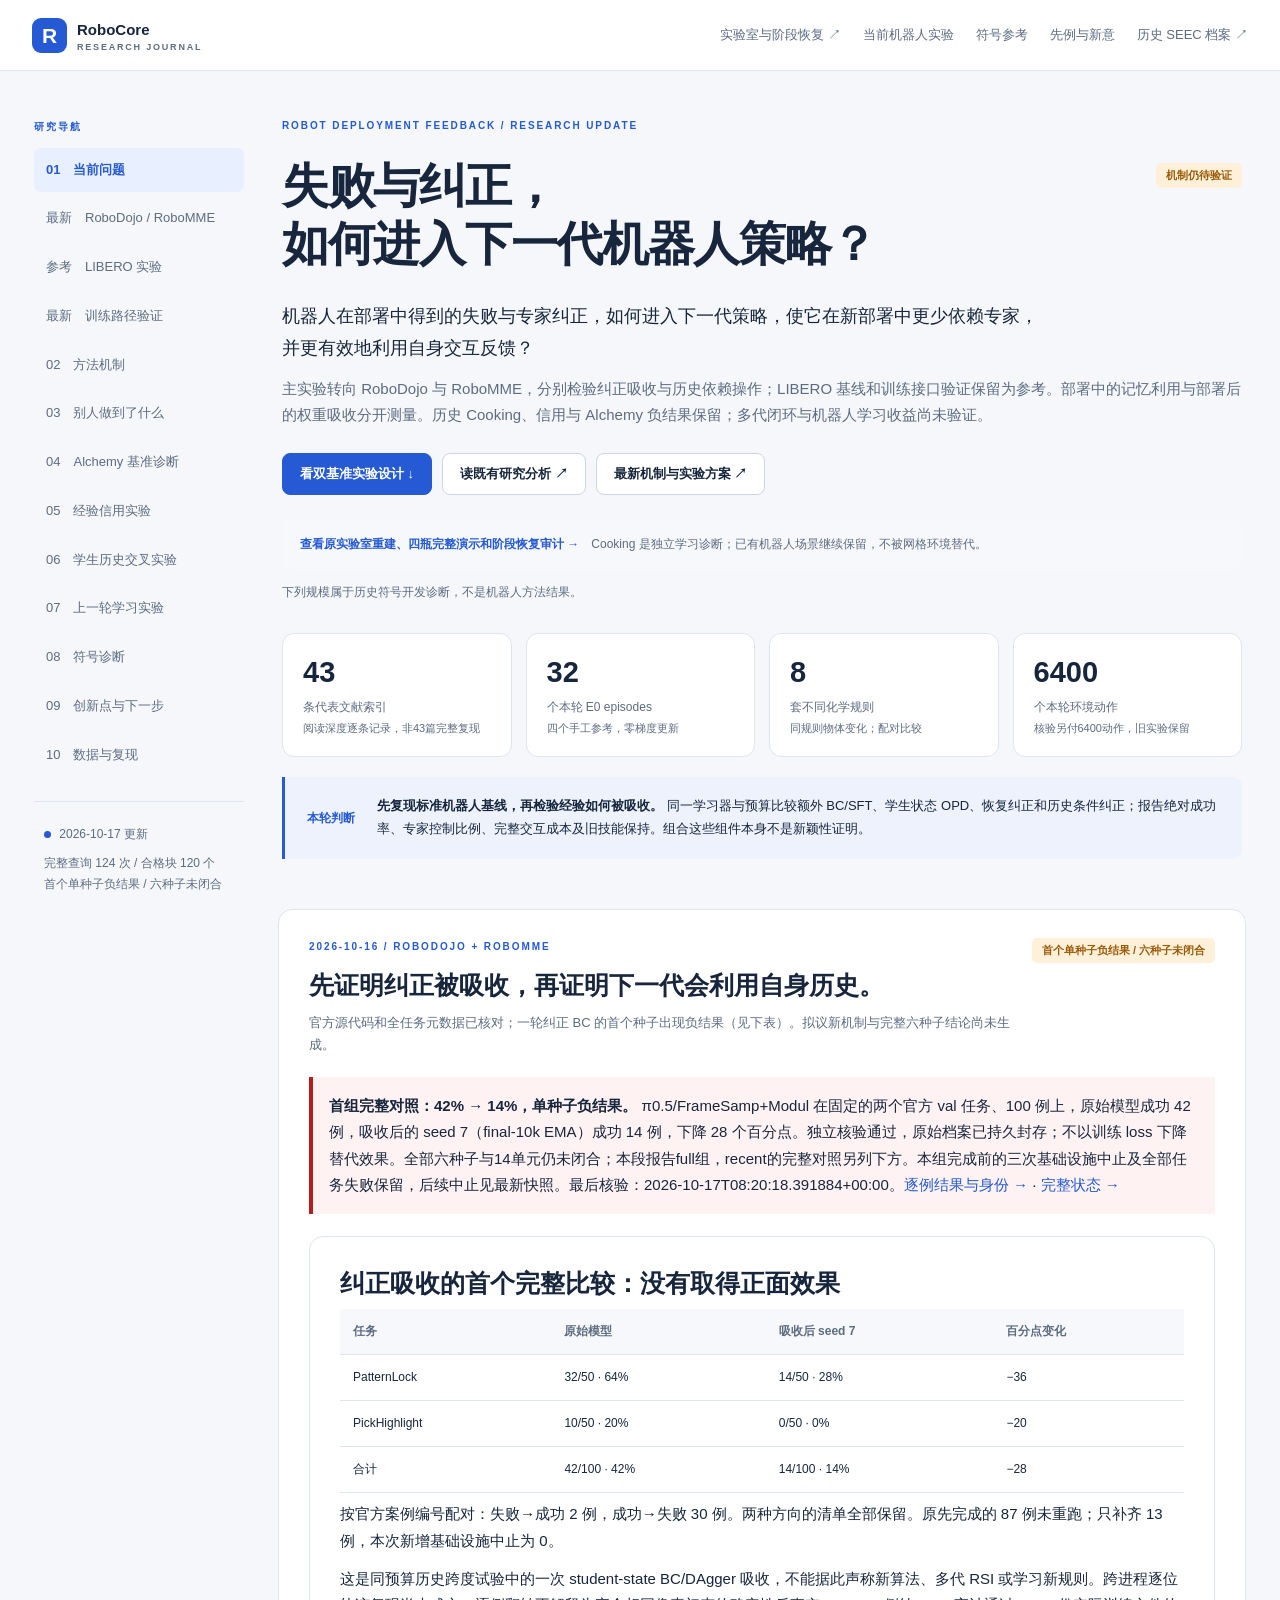
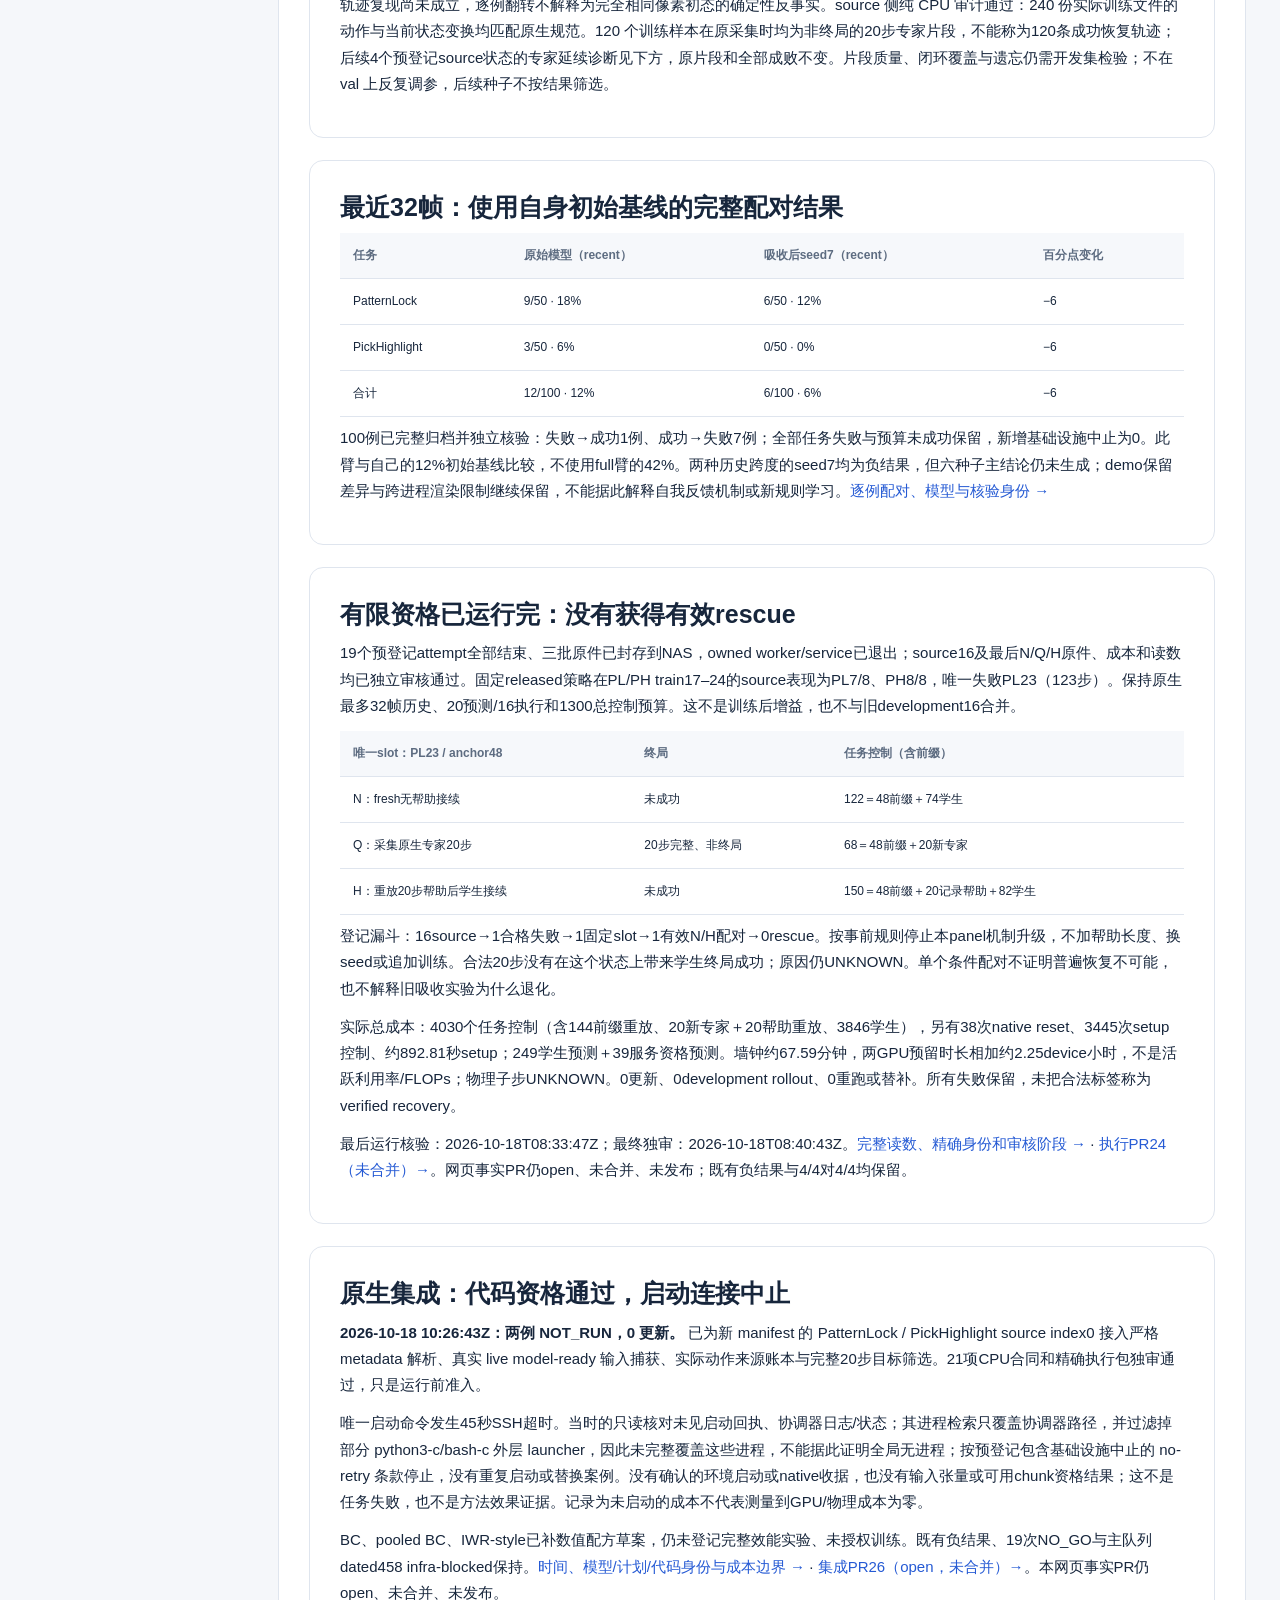
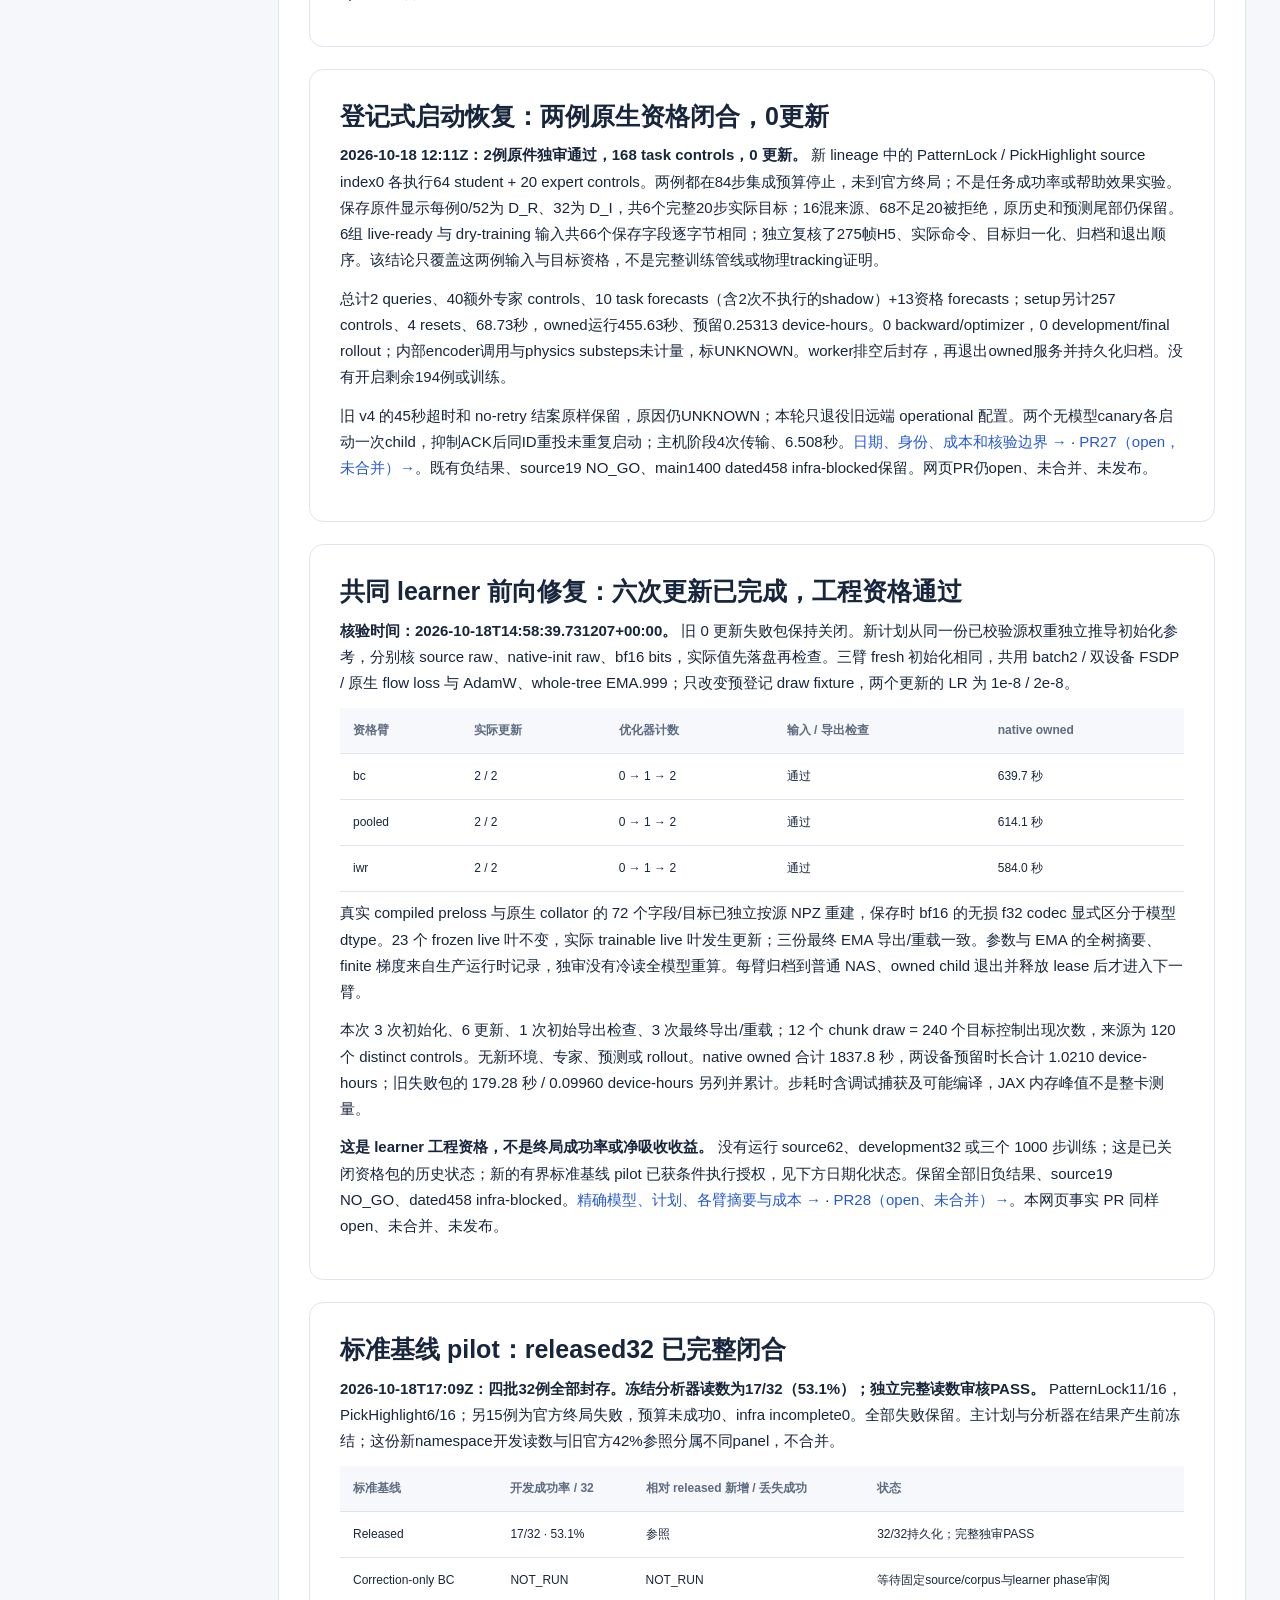
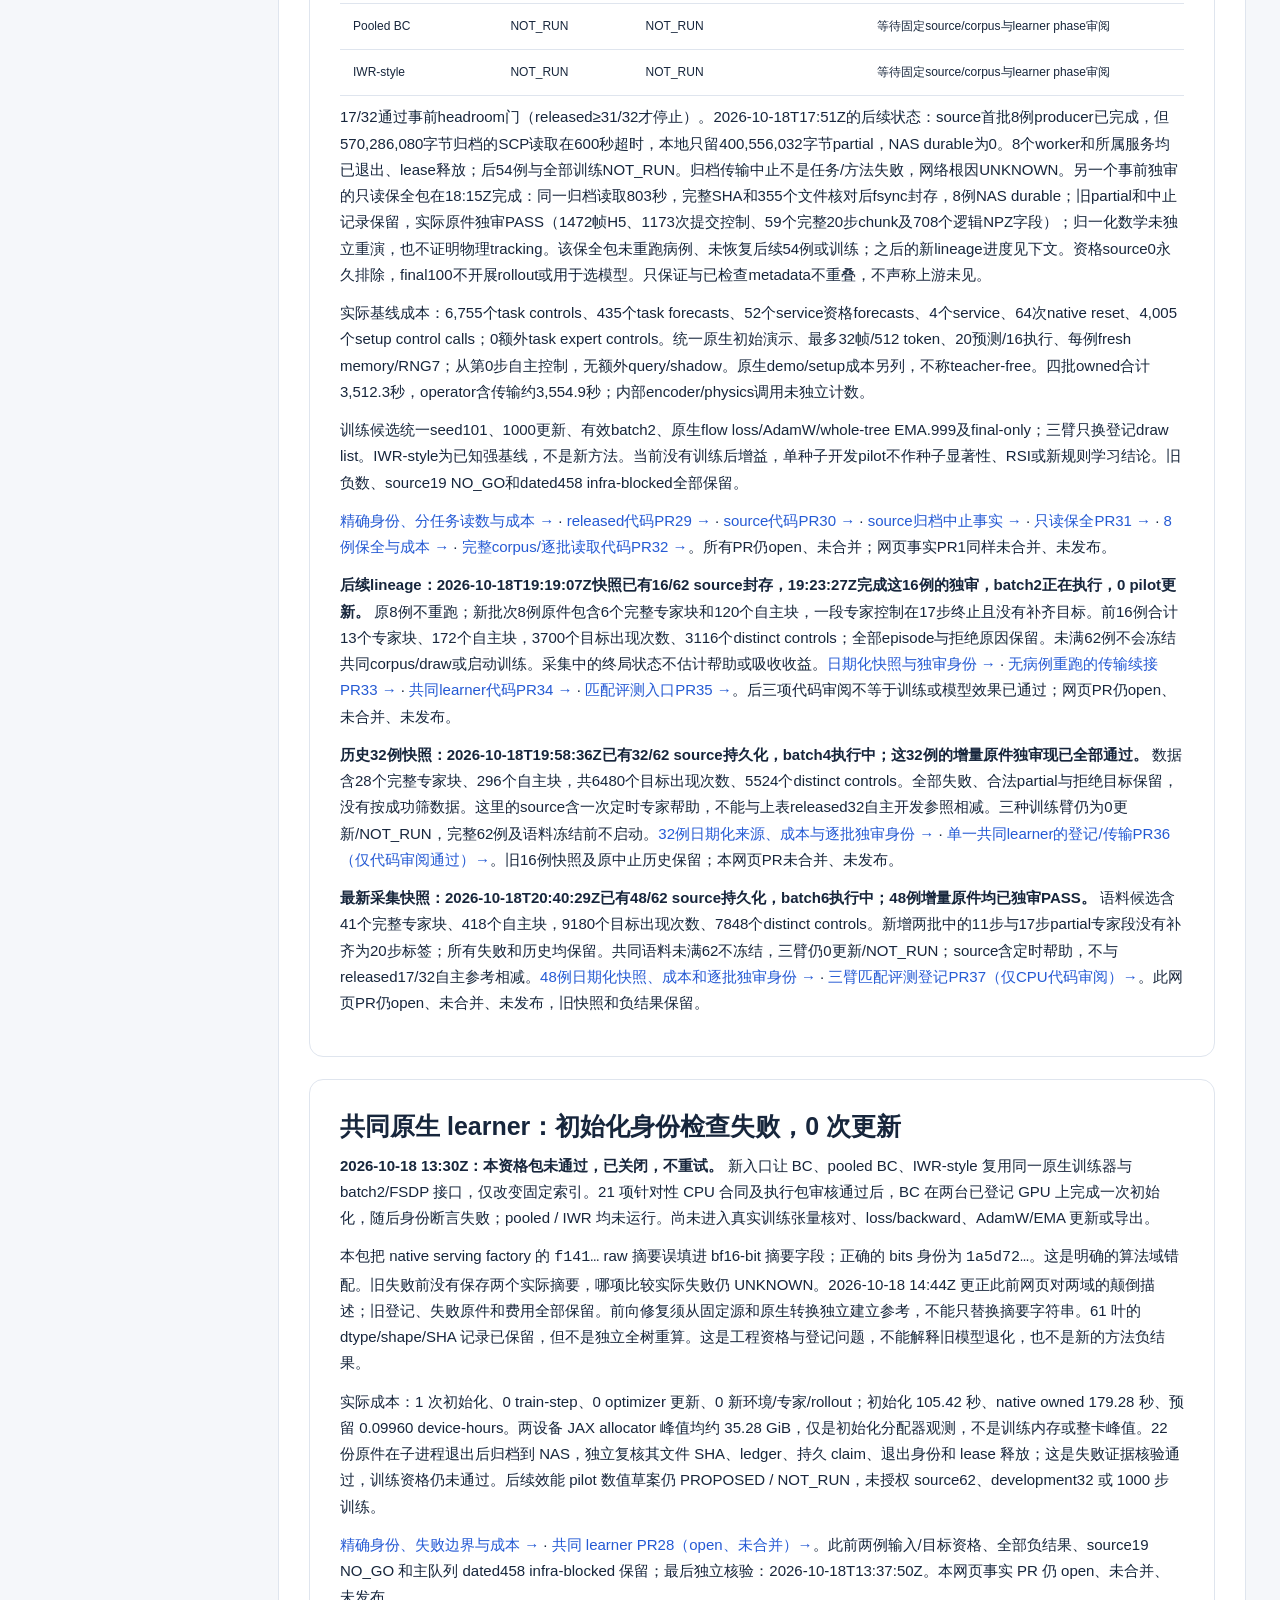
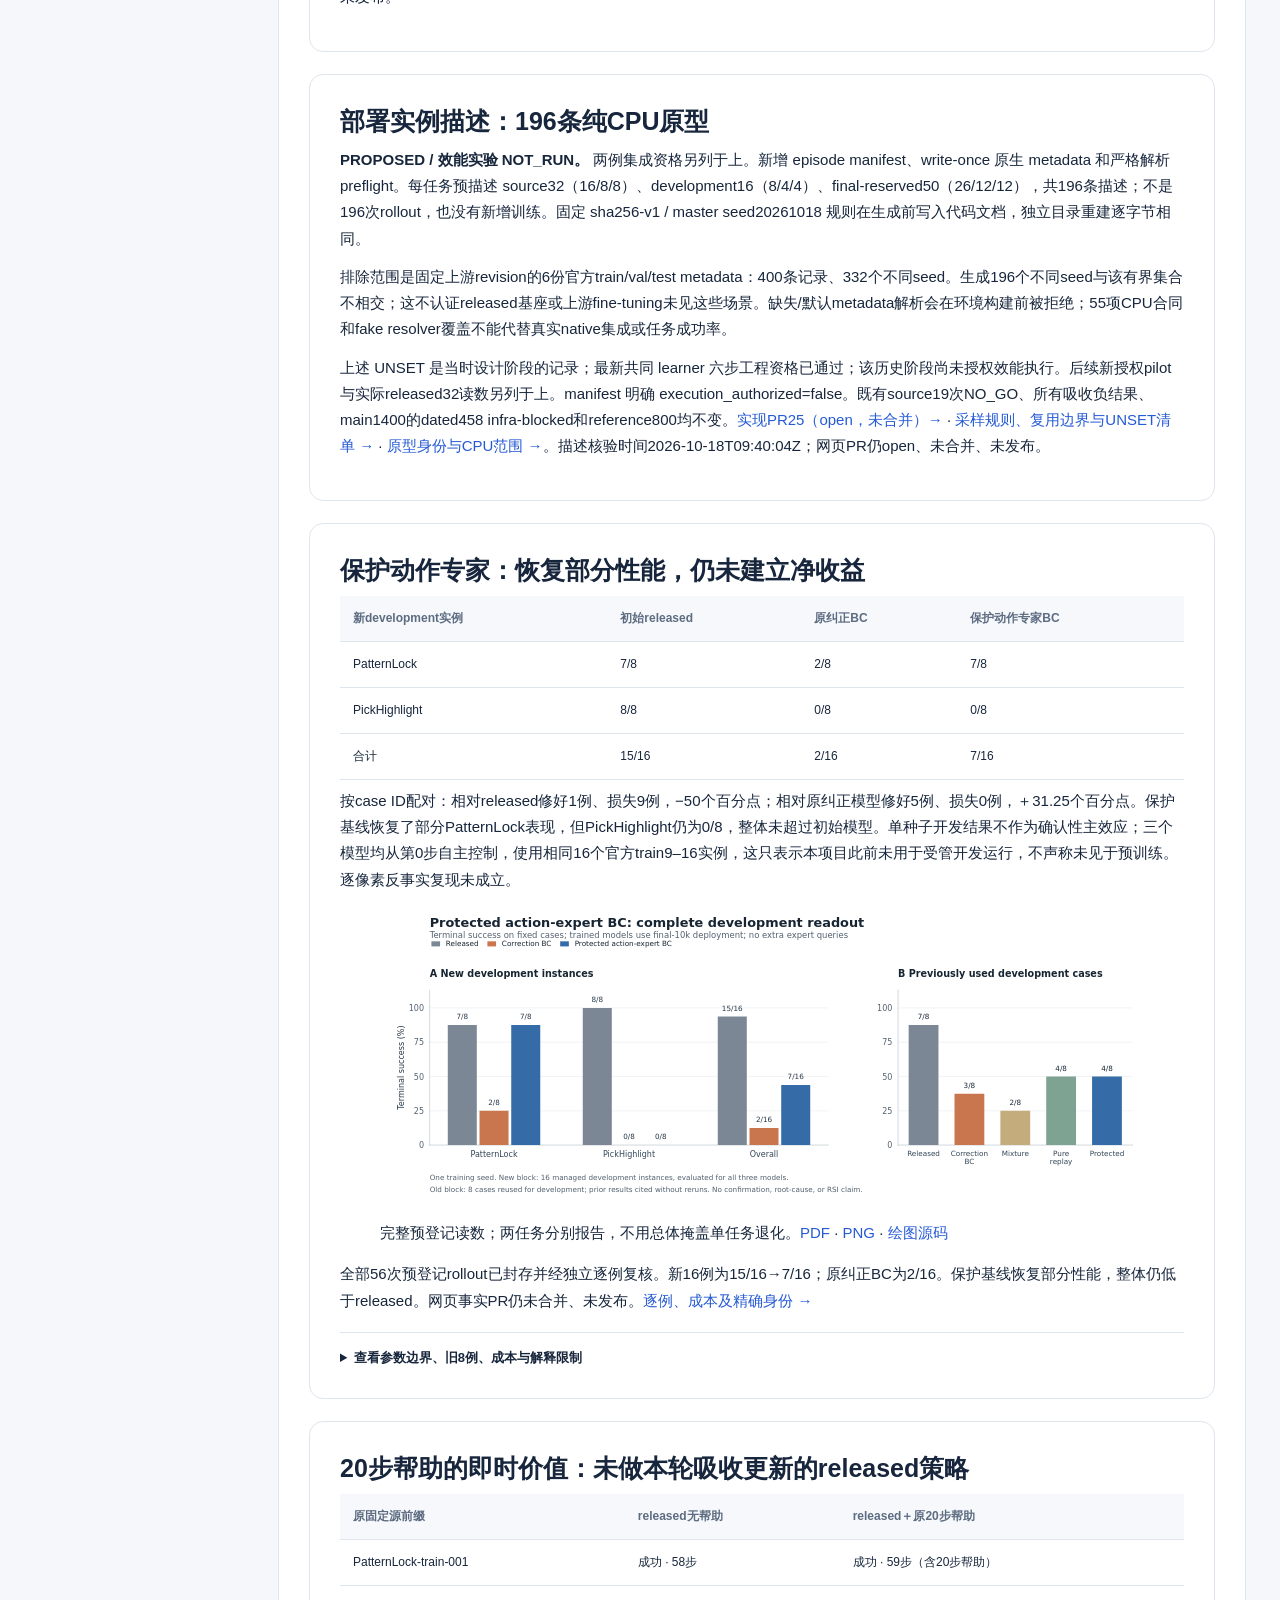
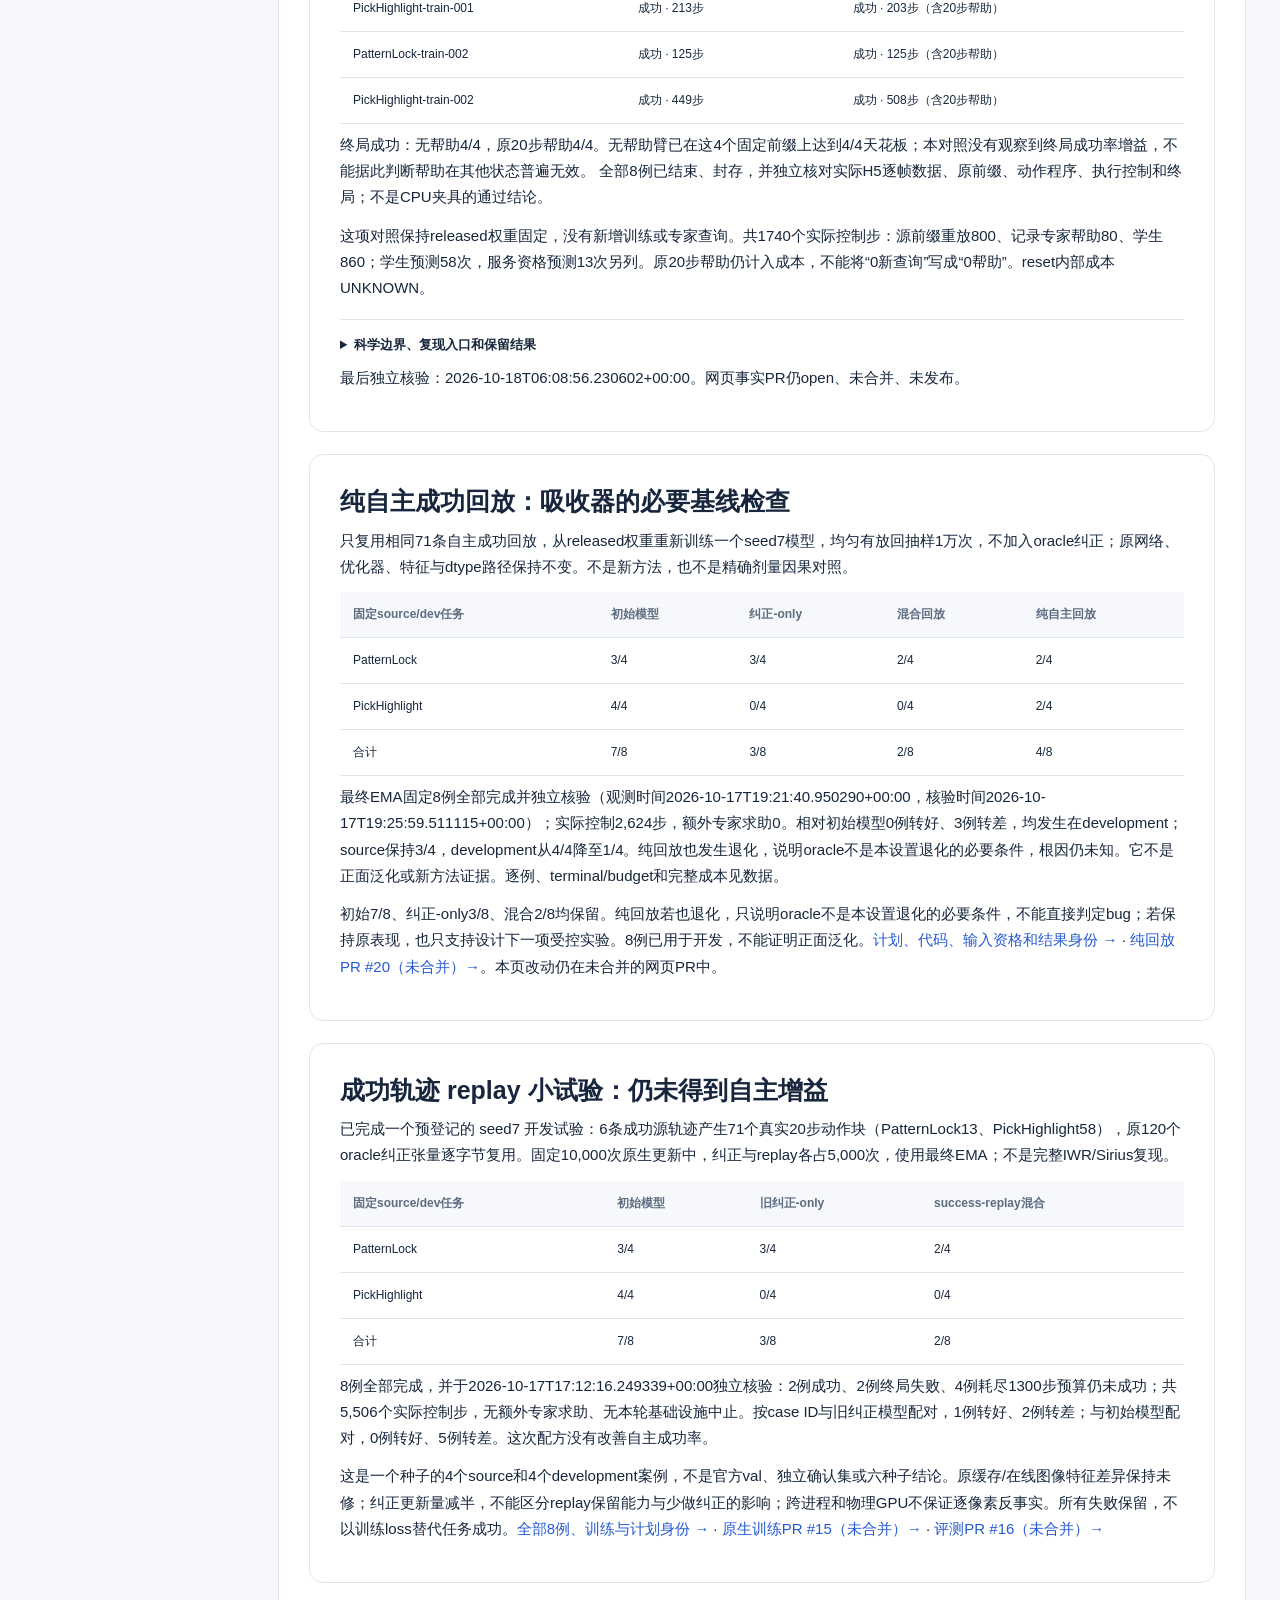
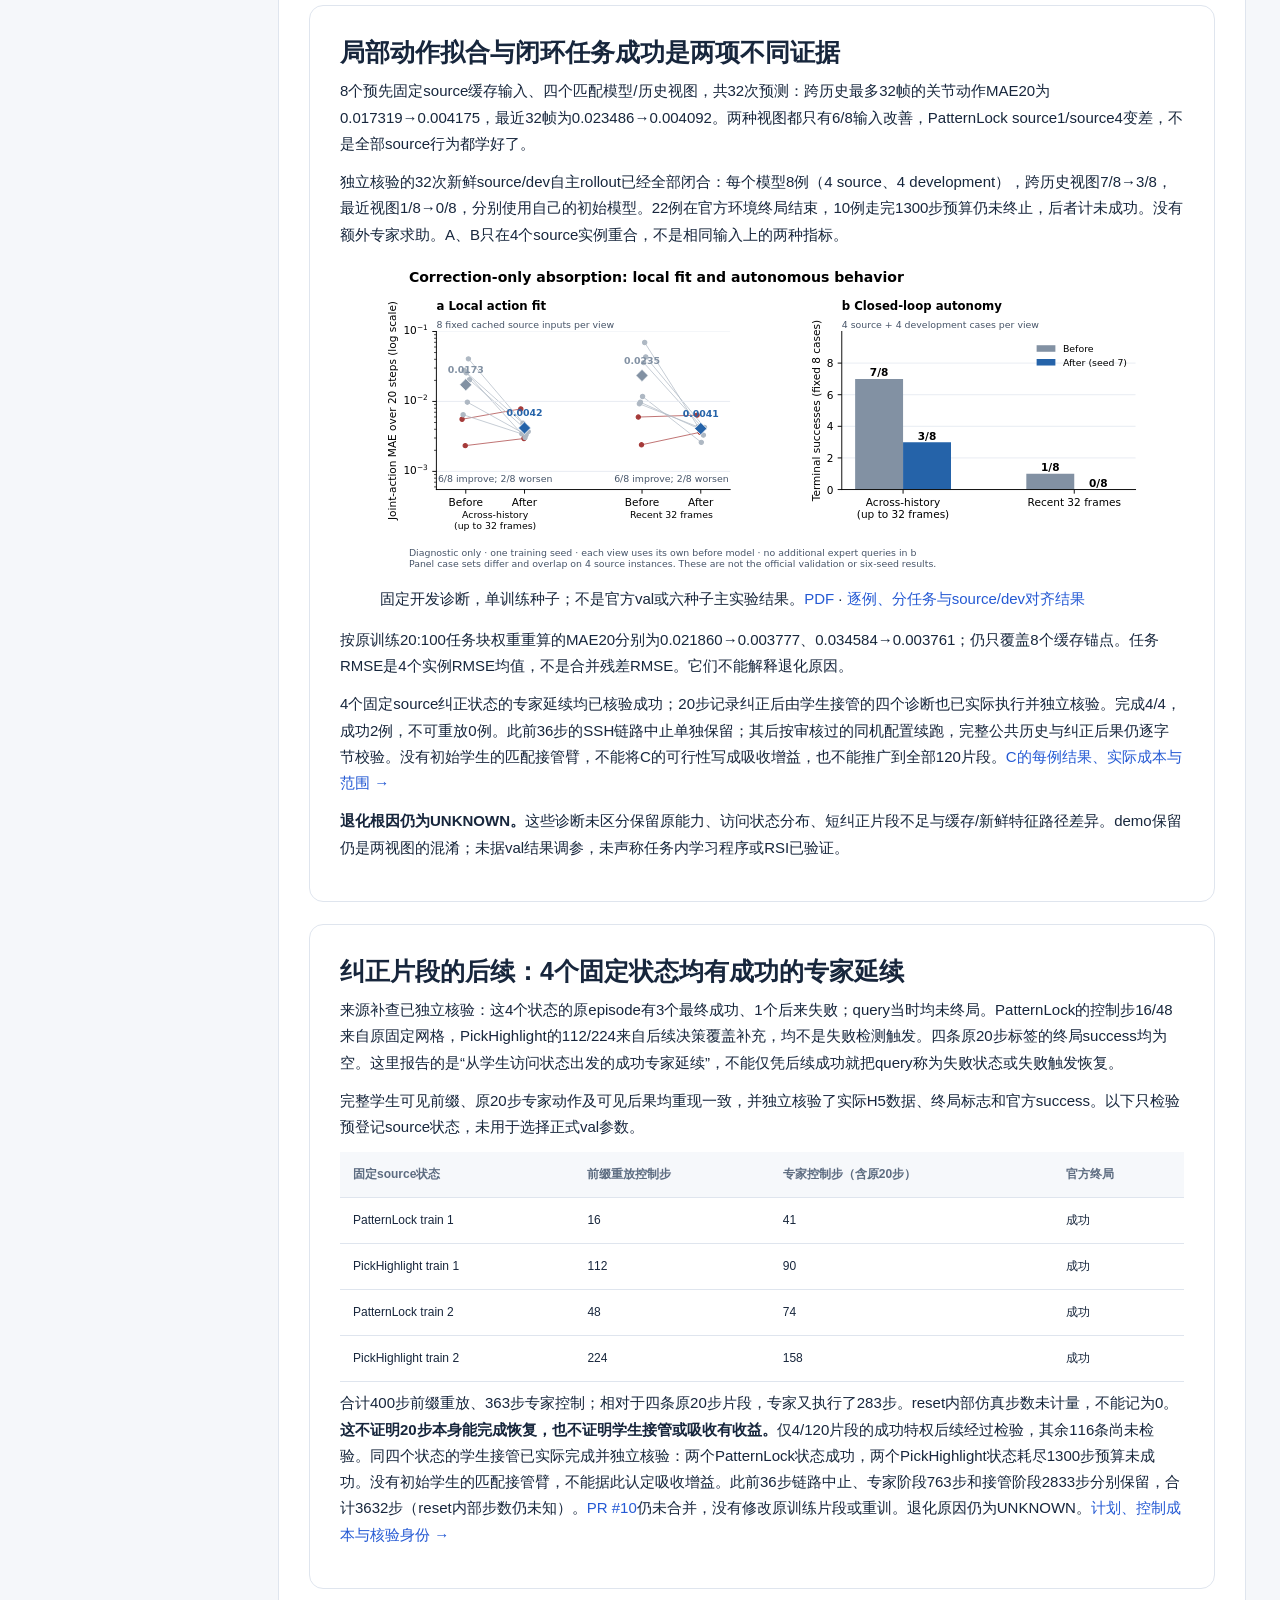
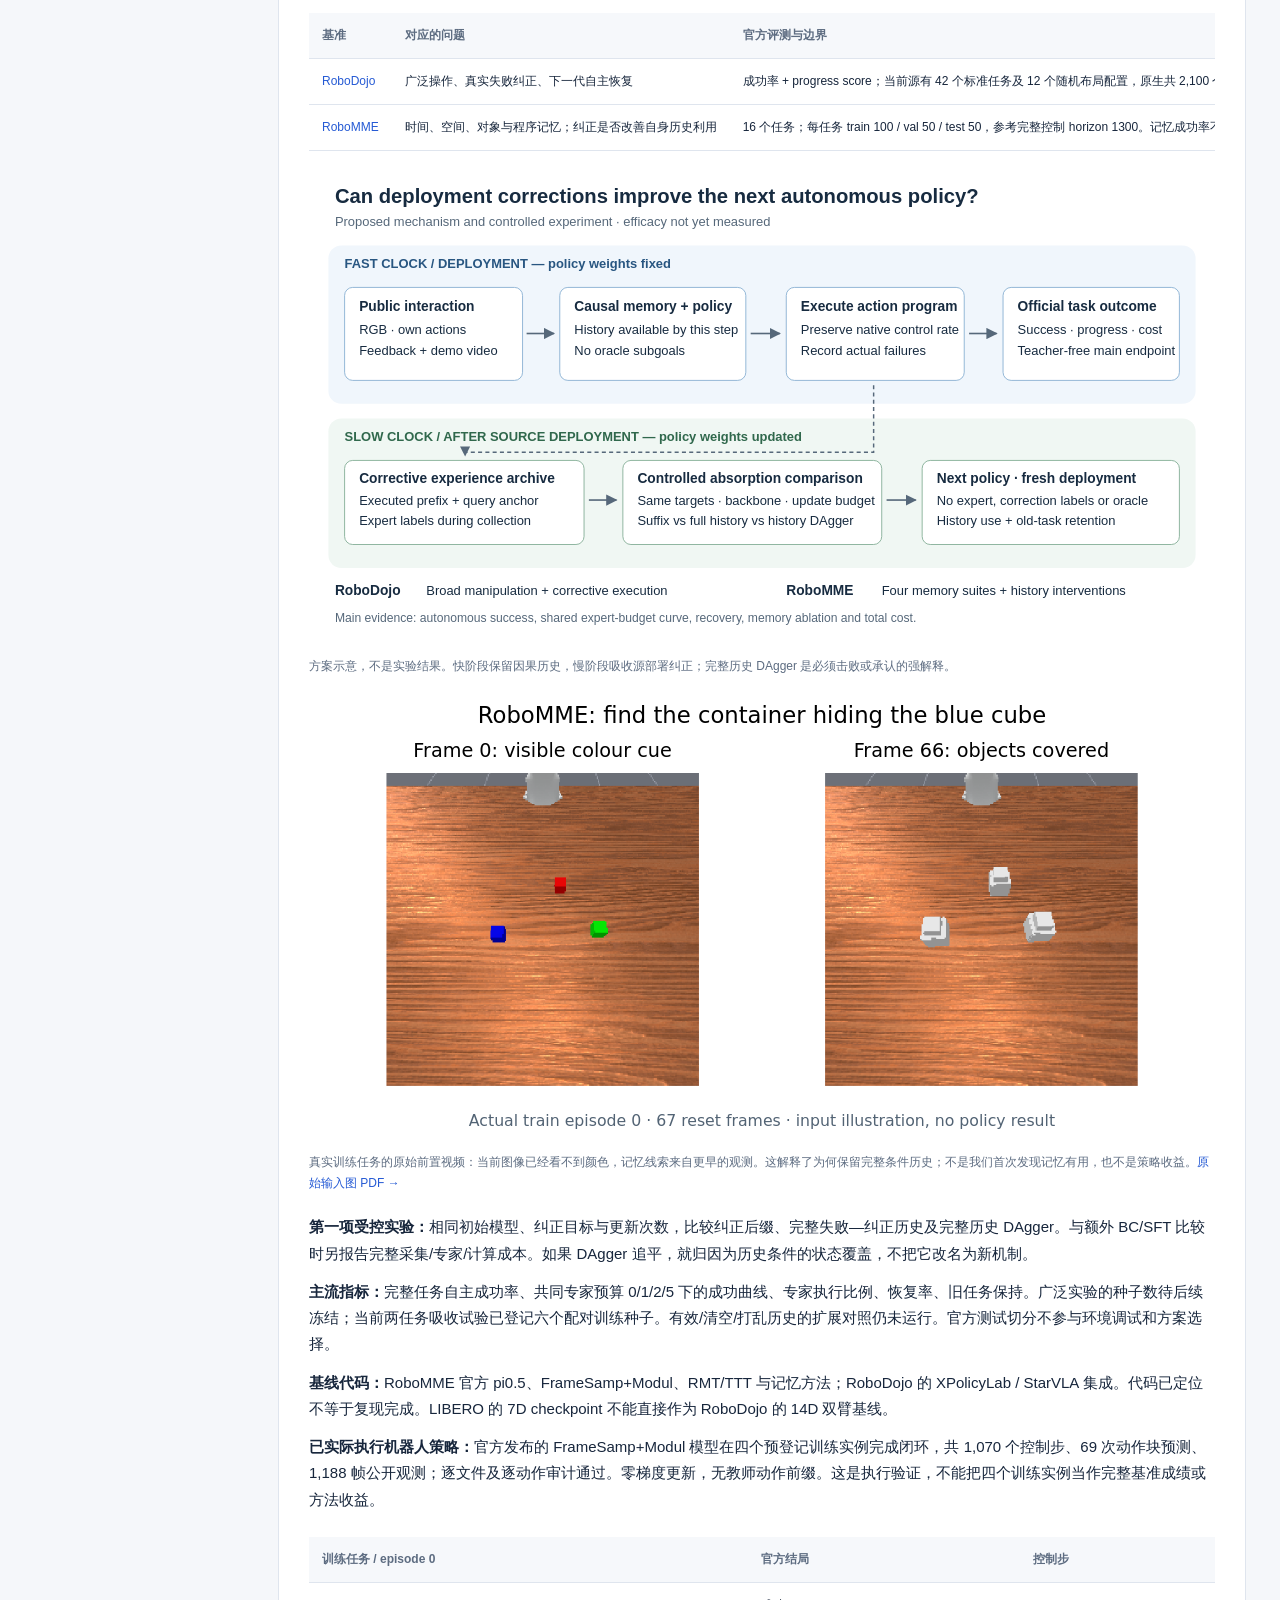
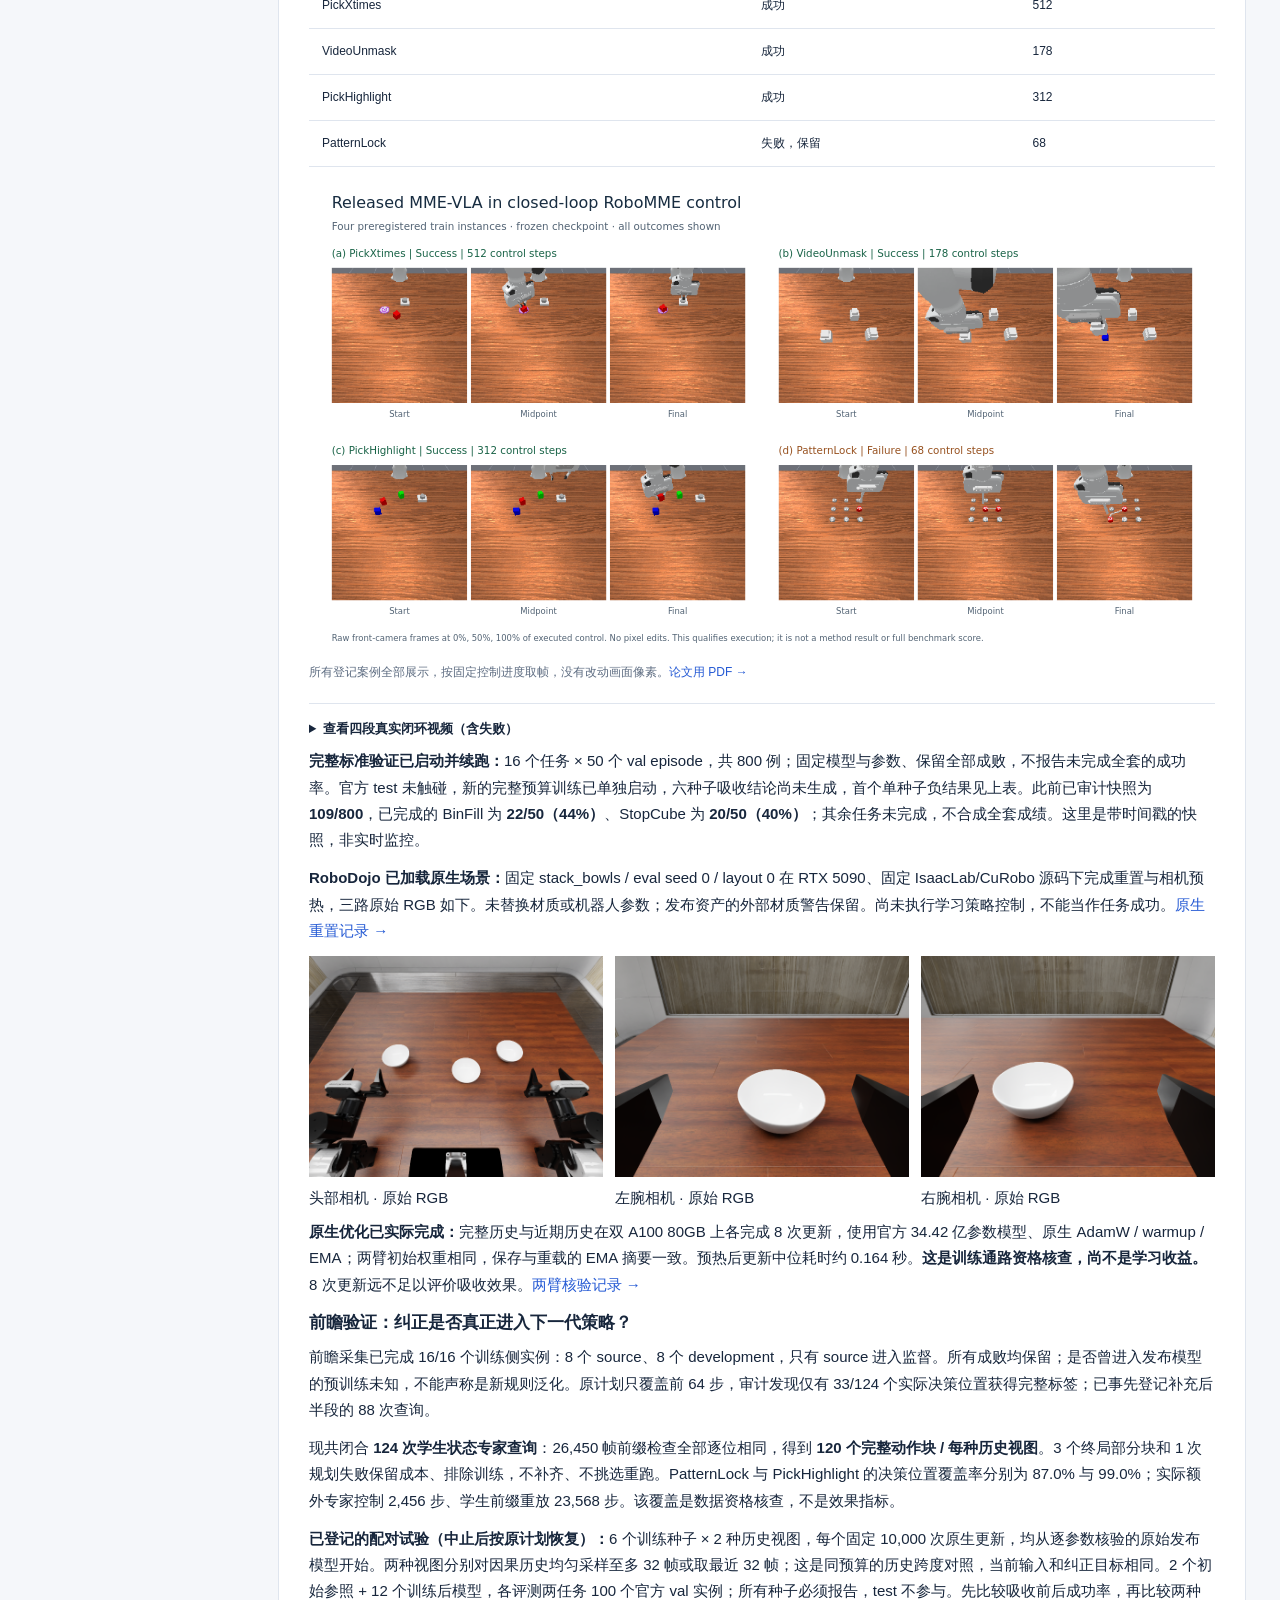
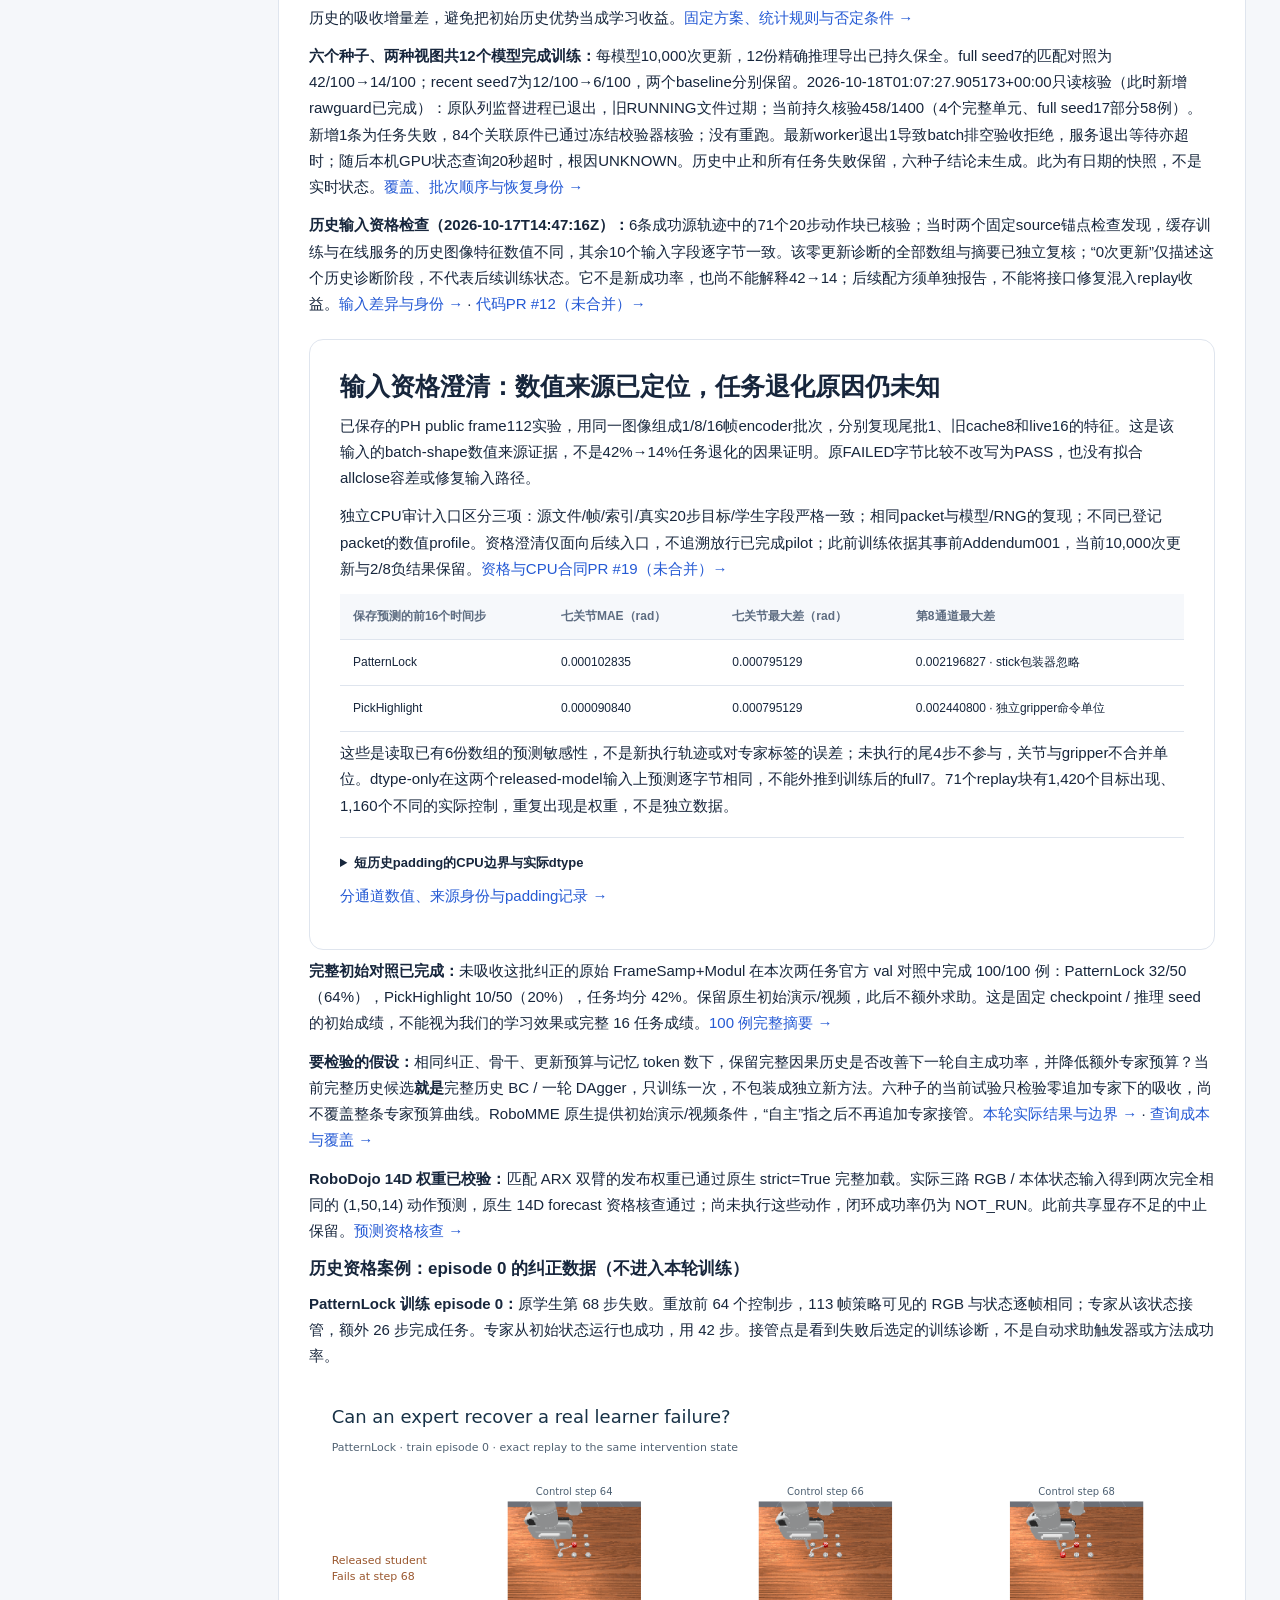
==== commit d3170d47: "docs: record reviewed48 source cases without claiming absorption gains" ====
--- a/learning.html
+++ b/learning.html
@@ -20,7 +20,7 @@
 <section class="card section" id="native-integration"><h2>原生集成：代码资格通过，启动连接中止</h2><p><strong>2026-10-18 10:26:43Z：两例 NOT_RUN，0 更新。</strong> 已为新 manifest 的 PatternLock / PickHighlight source index0 接入严格 metadata 解析、真实 live model-ready 输入捕获、实际动作来源账本与完整20步目标筛选。21项CPU合同和精确执行包独审通过，只是运行前准入。</p><p>唯一启动命令发生45秒SSH超时。当时的只读核对未见启动回执、协调器日志/状态；其进程检索只覆盖协调器路径，并过滤掉部分 python3-c/bash-c 外层 launcher，因此未完整覆盖这些进程，不能据此证明全局无进程；按预登记包含基础设施中止的 no-retry 条款停止，没有重复启动或替换案例。没有确认的环境启动或native收据，也没有输入张量或可用chunk资格结果；这不是任务失败，也不是方法效果证据。记录为未启动的成本不代表测量到GPU/物理成本为零。</p><p>BC、pooled BC、IWR-style已补数值配方草案，仍未登记完整效能实验、未授权训练。既有负结果、19次NO_GO与主队列dated458 infra-blocked保持。<a href="data/robomme-native-integration.json">时间、模型/计划/代码身份与成本边界 →</a> · <a href="https://github.com/asimfish/robocore/pull/26">集成PR26（open，未合并）→</a>。本网页事实PR仍open、未合并、未发布。</p></section>
 <section class="card section" id="registered-launch-recovery"><h2>登记式启动恢复：两例原生资格闭合，0更新</h2><p><strong>2026-10-18 12:11Z：2例原件独审通过，168 task controls，0 更新。</strong> 新 lineage 中的 PatternLock / PickHighlight source index0 各执行64 student + 20 expert controls。两例都在84步集成预算停止，未到官方终局；不是任务成功率或帮助效果实验。保存原件显示每例0/52为 D_R、32为 D_I，共6个完整20步实际目标；16混来源、68不足20被拒绝，原历史和预测尾部仍保留。6组 live-ready 与 dry-training 输入共66个保存字段逐字节相同；独立复核了275帧H5、实际命令、目标归一化、归档和退出顺序。该结论只覆盖这两例输入与目标资格，不是完整训练管线或物理tracking证明。</p><p>总计2 queries、40额外专家 controls、10 task forecasts（含2次不执行的shadow）+13资格 forecasts；setup另计257 controls、4 resets、68.73秒，owned运行455.63秒、预留0.25313 device-hours。0 backward/optimizer，0 development/final rollout；内部encoder调用与physics substeps未计量，标UNKNOWN。worker排空后封存，再退出owned服务并持久化归档。没有开启剩余194例或训练。</p><p>旧 v4 的45秒超时和 no-retry 结案原样保留，原因仍UNKNOWN；本轮只退役旧远端 operational 配置。两个无模型canary各启动一次child，抑制ACK后同ID重投未重复启动；主机阶段4次传输、6.508秒。<a href="data/robomme-registered-launch-recovery.json">日期、身份、成本和核验边界 →</a> · <a href="https://github.com/asimfish/robocore/pull/27">PR27（open，未合并）→</a>。既有负结果、source19 NO_GO、main1400 dated458 infra-blocked保留。网页PR仍open、未合并、未发布。</p></section>
 <section class="card section" id="native-learner-identity-repair"><h2>共同 learner 前向修复：六次更新已完成，工程资格通过</h2><p><strong>核验时间：2026-10-18T14:58:39.731207+00:00。</strong> 旧 0 更新失败包保持关闭。新计划从同一份已校验源权重独立推导初始化参考，分别核 source raw、native-init raw、bf16 bits，实际值先落盘再检查。三臂 fresh 初始化相同，共用 batch2 / 双设备 FSDP / 原生 flow loss 与 AdamW、whole-tree EMA.999；只改变预登记 draw fixture，两个更新的 LR 为 1e-8 / 2e-8。</p><table><thead><tr><th>资格臂</th><th>实际更新</th><th>优化器计数</th><th>输入 / 导出检查</th><th>native owned</th></tr></thead><tbody><tr><td>bc</td><td>2 / 2</td><td>0 → 1 → 2</td><td>通过</td><td>639.7 秒</td></tr><tr><td>pooled</td><td>2 / 2</td><td>0 → 1 → 2</td><td>通过</td><td>614.1 秒</td></tr><tr><td>iwr</td><td>2 / 2</td><td>0 → 1 → 2</td><td>通过</td><td>584.0 秒</td></tr></tbody></table><p>真实 compiled preloss 与原生 collator 的 72 个字段/目标已独立按源 NPZ 重建，保存时 bf16 的无损 f32 codec 显式区分于模型 dtype。23 个 frozen live 叶不变，实际 trainable live 叶发生更新；三份最终 EMA 导出/重载一致。参数与 EMA 的全树摘要、finite 梯度来自生产运行时记录，独审没有冷读全模型重算。每臂归档到普通 NAS、owned child 退出并释放 lease 后才进入下一臂。</p><p>本次 3 次初始化、6 更新、1 次初始导出检查、3 次最终导出/重载；12 个 chunk draw = 240 个目标控制出现次数，来源为 120 个 distinct controls。无新环境、专家、预测或 rollout。native owned 合计 1837.8 秒，两设备预留时长合计 1.0210 device-hours；旧失败包的 179.28 秒 / 0.09960 device-hours 另列并累计。步耗时含调试捕获及可能编译，JAX 内存峰值不是整卡测量。</p><p><strong>这是 learner 工程资格，不是终局成功率或净吸收收益。</strong> 没有运行 source62、development32 或三个 1000 步训练；这是已关闭资格包的历史状态；新的有界标准基线 pilot 已获条件执行授权，见下方日期化状态。保留全部旧负结果、source19 NO_GO、dated458 infra-blocked。<a href="data/robomme-native-learner-identity-repair.json">精确模型、计划、各臂摘要与成本 →</a> · <a href="https://github.com/asimfish/robocore/pull/28">PR28（open、未合并）→</a>。本网页事实 PR 同样 open、未合并、未发布。</p></section>
-<section class="card section" id="deployment-baseline-pilot"><h2>标准基线 pilot：released32 已完整闭合</h2><p><strong>2026-10-18T17:09Z：四批32例全部封存。冻结分析器读数为17/32（53.1%）；独立完整读数审核PASS。</strong> PatternLock11/16，PickHighlight6/16；另15例为官方终局失败，预算未成功0、infra incomplete0。全部失败保留。主计划与分析器在结果产生前冻结；这份新namespace开发读数与旧官方42%参照分属不同panel，不合并。</p><table><thead><tr><th>标准基线</th><th>开发成功率 / 32</th><th>相对 released 新增 / 丢失成功</th><th>状态</th></tr></thead><tbody><tr><td>Released</td><td>17/32 · 53.1%</td><td>参照</td><td>32/32持久化；完整独审PASS</td></tr><tr><td>Correction-only BC</td><td>NOT_RUN</td><td>NOT_RUN</td><td>等待固定source/corpus与learner phase审阅</td></tr><tr><td>Pooled BC</td><td>NOT_RUN</td><td>NOT_RUN</td><td>等待固定source/corpus与learner phase审阅</td></tr><tr><td>IWR-style</td><td>NOT_RUN</td><td>NOT_RUN</td><td>等待固定source/corpus与learner phase审阅</td></tr></tbody></table><p>17/32通过事前headroom门（released≥31/32才停止）。2026-10-18T17:51Z的后续状态：source首批8例producer已完成，但570,286,080字节归档的SCP读取在600秒超时，本地只留400,556,032字节partial，NAS durable为0。8个worker和所属服务均已退出、lease释放；后54例与全部训练NOT_RUN。归档传输中止不是任务/方法失败，网络根因UNKNOWN。另一个事前独审的只读保全包在18:15Z完成：同一归档读取803秒，完整SHA和355个文件核对后fsync封存，8例NAS durable；旧partial和中止记录保留，实际原件独审PASS（1472帧H5、1173次提交控制、59个完整20步chunk及708个逻辑NPZ字段）；归一化数学未独立重演，也不证明物理tracking。该保全包未重跑病例、未恢复后续54例或训练；之后的新lineage进度见下文。资格source0永久排除，final100不开展rollout或用于选模型。只保证与已检查metadata不重叠，不声称上游未见。</p><p>实际基线成本：6,755个task controls、435个task forecasts、52个service资格forecasts、4个service、64次native reset、4,005个setup control calls；0额外task expert controls。统一原生初始演示、最多32帧/512 token、20预测/16执行、每例fresh memory/RNG7；从第0步自主控制，无额外query/shadow。原生demo/setup成本另列，不称teacher-free。四批owned合计3,512.3秒，operator含传输约3,554.9秒；内部encoder/physics调用未独立计数。</p><p>训练候选统一seed101、1000更新、有效batch2、原生flow loss/AdamW/whole-tree EMA.999及final-only；三臂只换登记draw list。IWR-style为已知强基线，不是新方法。当前没有训练后增益，单种子开发pilot不作种子显著性、RSI或新规则学习结论。旧负数、source19 NO_GO和dated458 infra-blocked全部保留。</p><p><a href="data/robomme-baseline-pilot.json">精确身份、分任务读数与成本 →</a> · <a href="https://github.com/asimfish/robocore/pull/29">released代码PR29 →</a> · <a href="https://github.com/asimfish/robocore/pull/30">source代码PR30 →</a> · <a href="data/robomme-pilot-source-transport-20261018T175153Z.json">source归档中止事实 →</a> · <a href="https://github.com/asimfish/robocore/pull/31">只读保全PR31 →</a> · <a href="data/robomme-pilot-source-preserved8-20261018T181501Z.json">8例保全与成本 →</a> · <a href="https://github.com/asimfish/robocore/pull/32">完整corpus/逐批读取代码PR32 →</a>。所有PR仍open、未合并；网页事实PR1同样未合并、未发布。</p><p><strong>后续lineage：2026-10-18T19:19:07Z快照已有16/62 source封存，19:23:27Z完成这16例的独审，batch2正在执行，0 pilot更新。</strong> 原8例不重跑；新批次8例原件包含6个完整专家块和120个自主块，一段专家控制在17步终止且没有补齐目标。前16例合计13个专家块、172个自主块，3700个目标出现次数、3116个distinct controls；全部episode与拒绝原因保留。未满62例不会冻结共同corpus/draw或启动训练。采集中的终局状态不估计帮助或吸收收益。<a href="data/robomme-pilot-source-continuation16-20261018T191907Z.json">日期化快照与独审身份 →</a> · <a href="https://github.com/asimfish/robocore/pull/33">无病例重跑的传输续接PR33 →</a> · <a href="https://github.com/asimfish/robocore/pull/34">共同learner代码PR34 →</a> · <a href="https://github.com/asimfish/robocore/pull/35">匹配评测入口PR35 →</a>。后三项代码审阅不等于训练或模型效果已通过；网页PR仍open、未合并、未发布。</p><p><strong>最新采集快照：2026-10-18T19:58:36Z已有32/62 source持久化，batch4执行中；这32例的增量原件独审现已全部通过。</strong> 数据含28个完整专家块、296个自主块，共6480个目标出现次数、5524个distinct controls。全部失败、合法partial与拒绝目标保留，没有按成功筛数据。这里的source含一次定时专家帮助，不能与上表released32自主开发参照相减。三种训练臂仍为0更新/NOT_RUN，完整62例及语料冻结前不启动。<a href="data/robomme-pilot-source-continuation32-20261018T195835Z.json">32例日期化来源、成本与逐批独审身份 →</a> · <a href="https://github.com/asimfish/robocore/pull/36">单一共同learner的登记/传输PR36（仅代码审阅通过）→</a>。旧16例快照及原中止历史保留；本网页PR未合并、未发布。</p></section>
+<section class="card section" id="deployment-baseline-pilot"><h2>标准基线 pilot：released32 已完整闭合</h2><p><strong>2026-10-18T17:09Z：四批32例全部封存。冻结分析器读数为17/32（53.1%）；独立完整读数审核PASS。</strong> PatternLock11/16，PickHighlight6/16；另15例为官方终局失败，预算未成功0、infra incomplete0。全部失败保留。主计划与分析器在结果产生前冻结；这份新namespace开发读数与旧官方42%参照分属不同panel，不合并。</p><table><thead><tr><th>标准基线</th><th>开发成功率 / 32</th><th>相对 released 新增 / 丢失成功</th><th>状态</th></tr></thead><tbody><tr><td>Released</td><td>17/32 · 53.1%</td><td>参照</td><td>32/32持久化；完整独审PASS</td></tr><tr><td>Correction-only BC</td><td>NOT_RUN</td><td>NOT_RUN</td><td>等待固定source/corpus与learner phase审阅</td></tr><tr><td>Pooled BC</td><td>NOT_RUN</td><td>NOT_RUN</td><td>等待固定source/corpus与learner phase审阅</td></tr><tr><td>IWR-style</td><td>NOT_RUN</td><td>NOT_RUN</td><td>等待固定source/corpus与learner phase审阅</td></tr></tbody></table><p>17/32通过事前headroom门（released≥31/32才停止）。2026-10-18T17:51Z的后续状态：source首批8例producer已完成，但570,286,080字节归档的SCP读取在600秒超时，本地只留400,556,032字节partial，NAS durable为0。8个worker和所属服务均已退出、lease释放；后54例与全部训练NOT_RUN。归档传输中止不是任务/方法失败，网络根因UNKNOWN。另一个事前独审的只读保全包在18:15Z完成：同一归档读取803秒，完整SHA和355个文件核对后fsync封存，8例NAS durable；旧partial和中止记录保留，实际原件独审PASS（1472帧H5、1173次提交控制、59个完整20步chunk及708个逻辑NPZ字段）；归一化数学未独立重演，也不证明物理tracking。该保全包未重跑病例、未恢复后续54例或训练；之后的新lineage进度见下文。资格source0永久排除，final100不开展rollout或用于选模型。只保证与已检查metadata不重叠，不声称上游未见。</p><p>实际基线成本：6,755个task controls、435个task forecasts、52个service资格forecasts、4个service、64次native reset、4,005个setup control calls；0额外task expert controls。统一原生初始演示、最多32帧/512 token、20预测/16执行、每例fresh memory/RNG7；从第0步自主控制，无额外query/shadow。原生demo/setup成本另列，不称teacher-free。四批owned合计3,512.3秒，operator含传输约3,554.9秒；内部encoder/physics调用未独立计数。</p><p>训练候选统一seed101、1000更新、有效batch2、原生flow loss/AdamW/whole-tree EMA.999及final-only；三臂只换登记draw list。IWR-style为已知强基线，不是新方法。当前没有训练后增益，单种子开发pilot不作种子显著性、RSI或新规则学习结论。旧负数、source19 NO_GO和dated458 infra-blocked全部保留。</p><p><a href="data/robomme-baseline-pilot.json">精确身份、分任务读数与成本 →</a> · <a href="https://github.com/asimfish/robocore/pull/29">released代码PR29 →</a> · <a href="https://github.com/asimfish/robocore/pull/30">source代码PR30 →</a> · <a href="data/robomme-pilot-source-transport-20261018T175153Z.json">source归档中止事实 →</a> · <a href="https://github.com/asimfish/robocore/pull/31">只读保全PR31 →</a> · <a href="data/robomme-pilot-source-preserved8-20261018T181501Z.json">8例保全与成本 →</a> · <a href="https://github.com/asimfish/robocore/pull/32">完整corpus/逐批读取代码PR32 →</a>。所有PR仍open、未合并；网页事实PR1同样未合并、未发布。</p><p><strong>后续lineage：2026-10-18T19:19:07Z快照已有16/62 source封存，19:23:27Z完成这16例的独审，batch2正在执行，0 pilot更新。</strong> 原8例不重跑；新批次8例原件包含6个完整专家块和120个自主块，一段专家控制在17步终止且没有补齐目标。前16例合计13个专家块、172个自主块，3700个目标出现次数、3116个distinct controls；全部episode与拒绝原因保留。未满62例不会冻结共同corpus/draw或启动训练。采集中的终局状态不估计帮助或吸收收益。<a href="data/robomme-pilot-source-continuation16-20261018T191907Z.json">日期化快照与独审身份 →</a> · <a href="https://github.com/asimfish/robocore/pull/33">无病例重跑的传输续接PR33 →</a> · <a href="https://github.com/asimfish/robocore/pull/34">共同learner代码PR34 →</a> · <a href="https://github.com/asimfish/robocore/pull/35">匹配评测入口PR35 →</a>。后三项代码审阅不等于训练或模型效果已通过；网页PR仍open、未合并、未发布。</p><p><strong>历史32例快照：2026-10-18T19:58:36Z已有32/62 source持久化，batch4执行中；这32例的增量原件独审现已全部通过。</strong> 数据含28个完整专家块、296个自主块，共6480个目标出现次数、5524个distinct controls。全部失败、合法partial与拒绝目标保留，没有按成功筛数据。这里的source含一次定时专家帮助，不能与上表released32自主开发参照相减。三种训练臂仍为0更新/NOT_RUN，完整62例及语料冻结前不启动。<a href="data/robomme-pilot-source-continuation32-20261018T195835Z.json">32例日期化来源、成本与逐批独审身份 →</a> · <a href="https://github.com/asimfish/robocore/pull/36">单一共同learner的登记/传输PR36（仅代码审阅通过）→</a>。旧16例快照及原中止历史保留；本网页PR未合并、未发布。</p><p><strong>最新采集快照：2026-10-18T20:40:29Z已有48/62 source持久化，batch6执行中；48例增量原件均已独审PASS。</strong> 语料候选含41个完整专家块、418个自主块，9180个目标出现次数、7848个distinct controls。新增两批中的11步与17步partial专家段没有补齐为20步标签；所有失败和历史均保留。共同语料未满62不冻结，三臂仍0更新/NOT_RUN；source含定时帮助，不与released17/32自主参考相减。<a href="data/robomme-pilot-source-continuation48-20261018T204029Z.json">48例日期化快照、成本和逐批独审身份 →</a> · <a href="https://github.com/asimfish/robocore/pull/37">三臂匹配评测登记PR37（仅CPU代码审阅）→</a>。此网页PR仍open、未合并、未发布，旧快照和负结果保留。</p></section>
 <section class="card section" id="native-learner-qualification"><h2>共同原生 learner：初始化身份检查失败，0 次更新</h2><p><strong>2026-10-18 13:30Z：本资格包未通过，已关闭，不重试。</strong> 新入口让 BC、pooled BC、IWR-style 复用同一原生训练器与 batch2/FSDP 接口，仅改变固定索引。21 项针对性 CPU 合同及执行包审核通过后，BC 在两台已登记 GPU 上完成一次初始化，随后身份断言失败；pooled / IWR 均未运行。尚未进入真实训练张量核对、loss/backward、AdamW/EMA 更新或导出。</p><p>本包把 native serving factory 的 <code>f141…</code> raw 摘要误填进 bf16-bit 摘要字段；正确的 bits 身份为 <code>1a5d72…</code>。这是明确的算法域错配。旧失败前没有保存两个实际摘要，哪项比较实际失败仍 UNKNOWN。2026-10-18 14:44Z 更正此前网页对两域的颠倒描述；旧登记、失败原件和费用全部保留。前向修复须从固定源和原生转换独立建立参考，不能只替换摘要字符串。61 叶的 dtype/shape/SHA 记录已保留，但不是独立全树重算。这是工程资格与登记问题，不能解释旧模型退化，也不是新的方法负结果。</p><p>实际成本：1 次初始化、0 train-step、0 optimizer 更新、0 新环境/专家/rollout；初始化 105.42 秒、native owned 179.28 秒、预留 0.09960 device-hours。两设备 JAX allocator 峰值均约 35.28 GiB，仅是初始化分配器观测，不是训练内存或整卡峰值。22 份原件在子进程退出后归档到 NAS，独立复核其文件 SHA、ledger、持久 claim、退出身份和 lease 释放；这是失败证据核验通过，训练资格仍未通过。后续效能 pilot 数值草案仍 PROPOSED / NOT_RUN，未授权 source62、development32 或 1000 步训练。</p><p><a href="data/robomme-native-learner-qualification.json">精确身份、失败边界与成本 →</a> · <a href="https://github.com/asimfish/robocore/pull/28">共同 learner PR28（open、未合并）→</a>。此前两例输入/目标资格、全部负结果、source19 NO_GO 和主队列 dated458 infra-blocked 保留；最后独立核验：2026-10-18T13:37:50Z。本网页事实 PR 仍 open、未合并、未发布。</p></section>
 <section class="card section" id="deployment-manifest"><h2>部署实例描述：196条纯CPU原型</h2><p><strong>PROPOSED / 效能实验 NOT_RUN。</strong> 两例集成资格另列于上。新增 episode manifest、write-once 原生 metadata 和严格解析 preflight。每任务预描述 source32（16/8/8）、development16（8/4/4）、final-reserved50（26/12/12），共196条描述；不是196次rollout，也没有新增训练。固定 sha256-v1 / master seed20261018 规则在生成前写入代码文档，独立目录重建逐字节相同。</p><p>排除范围是固定上游revision的6份官方train/val/test metadata：400条记录、332个不同seed。生成196个不同seed与该有界集合不相交；这不认证released基座或上游fine-tuning未见这些场景。缺失/默认metadata解析会在环境构建前被拒绝；55项CPU合同和fake resolver覆盖不能代替真实native集成或任务成功率。</p><p>上述 UNSET 是当时设计阶段的记录；最新共同 learner 六步工程资格已通过；该历史阶段尚未授权效能执行。后续新授权pilot与实际released32读数另列于上。manifest 明确 execution_authorized=false。既有source19次NO_GO、所有吸收负结果、main1400的dated458 infra-blocked和reference800均不变。<a href="https://github.com/asimfish/robocore/pull/25">实现PR25（open，未合并）→</a> · <a href="https://github.com/asimfish/robocore/blob/7a206e9b65be2907cc9f635d90795e5e6a2f1469/docs/research/deployment_manifest_implementation.md">采样规则、复用边界与UNSET清单 →</a> · <a href="data/robomme-deployment-manifest.json">原型身份与CPU范围 →</a>。描述核验时间2026-10-18T09:40:04Z；网页PR仍open、未合并、未发布。</p></section>
 <section class="card section" id="protected-boundary"><h2>保护动作专家：恢复部分性能，仍未建立净收益</h2><table><thead><tr><th>新development实例</th><th>初始released</th><th>原纠正BC</th><th>保护动作专家BC</th></tr></thead><tbody><tr><td>PatternLock</td><td>7/8</td><td>2/8</td><td>7/8</td></tr><tr><td>PickHighlight</td><td>8/8</td><td>0/8</td><td>0/8</td></tr><tr><td>合计</td><td>15/16</td><td>2/16</td><td>7/16</td></tr></tbody></table><p>按case ID配对：相对released修好1例、损失9例，−50个百分点；相对原纠正模型修好5例、损失0例，＋31.25个百分点。保护基线恢复了部分PatternLock表现，但PickHighlight仍为0/8，整体未超过初始模型。单种子开发结果不作为确认性主效应；三个模型均从第0步自主控制，使用相同16个官方train9–16实例，这只表示本项目此前未用于受管开发运行，不声称未见于预训练。逐像素反事实复现未成立。</p><figure><img src="assets/figures/protected-boundary-development-v1.svg" alt="新16例：初始15、原纠正2、保护7成功；保护模型PatternLock7/8、PickHighlight0/8。旧8例五版本为7、3、2、4、4。单种子开发对照。" style="width:100%;height:auto"><figcaption>完整预登记读数；两任务分别报告，不用总体掩盖单任务退化。<a href="assets/figures/protected-boundary-development-v1.pdf">PDF</a> · <a href="assets/figures/protected-boundary-development-v1.png">PNG</a> · <a href="assets/figures/protected-boundary-development-v1.py">绘图源码</a></figcaption></figure><p>全部56次预登记rollout已封存并经独立逐例复核。新16例为15/16→7/16；原纠正BC为2/16。保护基线恢复部分性能，整体仍低于released。网页事实PR仍未合并、未发布。<a href="data/robomme-protected-boundary.json">逐例、成本及精确身份 →</a></p><details><summary>查看参数边界、旧8例、成本与解释限制</summary><p>原120条纠正输入、released初始化、seed7、10,000次更新及原生输入/精度路径保持不变。19个已有动作专家/投影参数叶可更新，42个视觉、语言和历史参数叶受保护；首步、最终原生权重和部署bf16中，受保护参数均与初始化逐字节一致。最终部署是预登记的19个动作EMA叶＋42个受保护live叶；原生全树EMA的舍入变化单独披露，未直接部署。这是“19叶优化边界＋protected live/action EMA导出”的组合配方，不是只改变mask的单因素实验，不能单独归因于冻结。19叶仍包含430,098,464个参数，不称轻量或预算优势。首步raw EMA中18个受保护native叶、11个inference叶变化只是本运行的数值事实，不能反推旧full-correction退化由EMA造成；旧full本来就在更新这些语言/历史参数。这些规则均在本候选更新之前登记，不是事后修补，也不是新颖机制。</p><p>旧8例仅给新候选各跑一次：初始7/8、纠正3/8、混合2/8、纯回放4/8、保护4/8；旧四版本引用原件未重跑。新候选旧8例为PatternLock4/4、PickHighlight0/4，source2/4、development2/4。这些旧例已用于开发，不并入新16例主读数。</p><p>2026-10-18T04:57:21.925406+00:00的执行记录显示全部56次rollout结束；本地NAS原件、2,131个关联产物、2,019个20×8预测程序及7批worker排空→归档→服务退出顺序已在后续独立核验中复核。新增1个模型、10,000次实际更新、31,823个控制步、0新增专家查询；91次服务资格预测另列。两GPU预留时长相加约7.54 GPU小时，流水线墙钟约3.77小时；不是实测活跃GPU利用率或FLOPs；reset内部步数等未测开销不写成0。此前零更新预检中止、归档读取超时、旧partial和所有负结果保留。最后核验：2026-10-18T05:05:28.723652+00:00。网页PR仍open、未合并、未发布。</p><p>根因仍UNKNOWN。只读动作合同审计未发现已核对活动关节/PH夹爪的动作空间或时基错位；PL物理上忽略的第8通道标签约定不同、PH夹爪裁剪映射单列，不据此归因。旧cache/live逐字节比较FAILED保留，合法数值profile没有被包装成输入修复。原六种子1400例与独立800例reference保持分离，不以这56例替代。 主队列最新已核验覆盖指针为FINAL_HANDOFF.json/STATE.md中的458/1400、独立infra阻塞；MAIN_QUEUE_BLOCKER.md和main-queue-current-incident.json的457是00:56–01:04历史快照，保留而非覆盖。最新健康读取仍是05:09Z的GPU1五秒超时，不宣称恢复运行。<a href="data/robomme-protected-boundary.json">全部56例、配对翻转、成本和来源身份 →</a> · <a href="https://github.com/asimfish/robocore/pull/21">代码PR21（未合并）→</a></p></details></section>
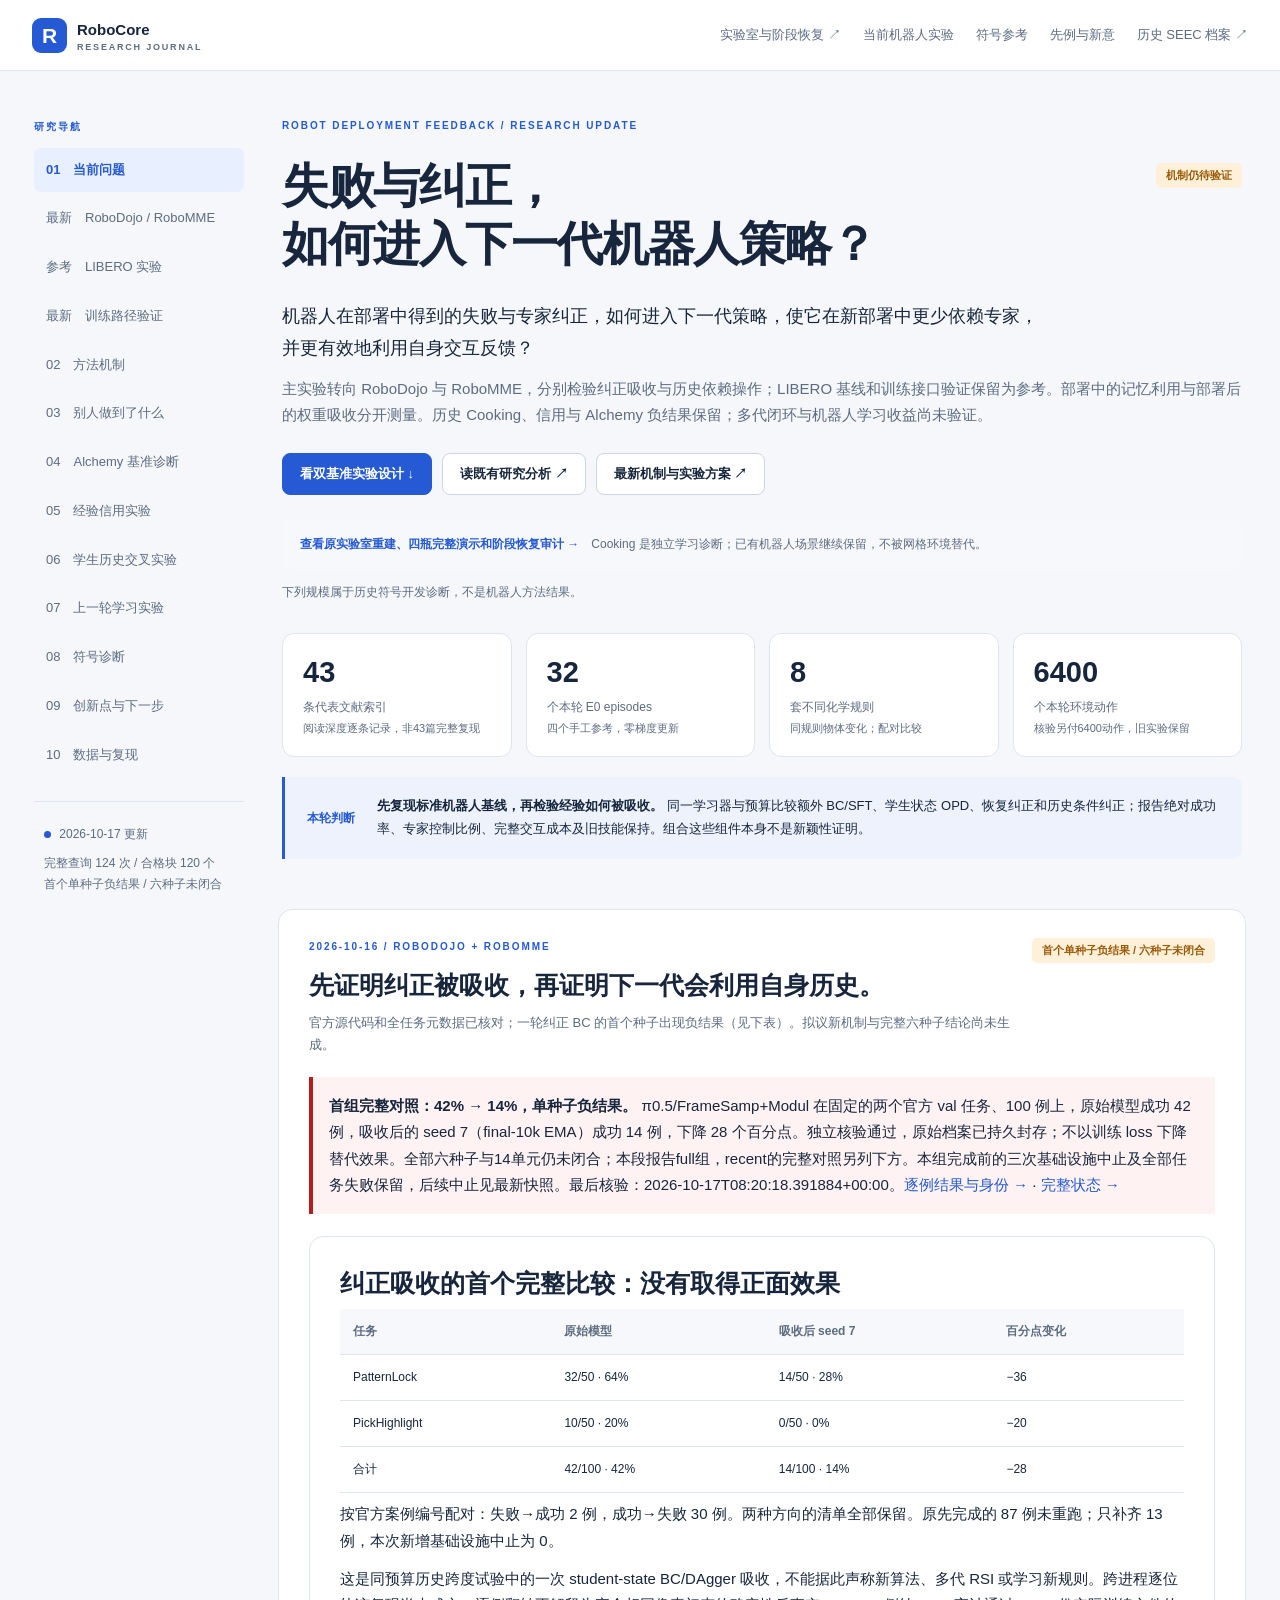
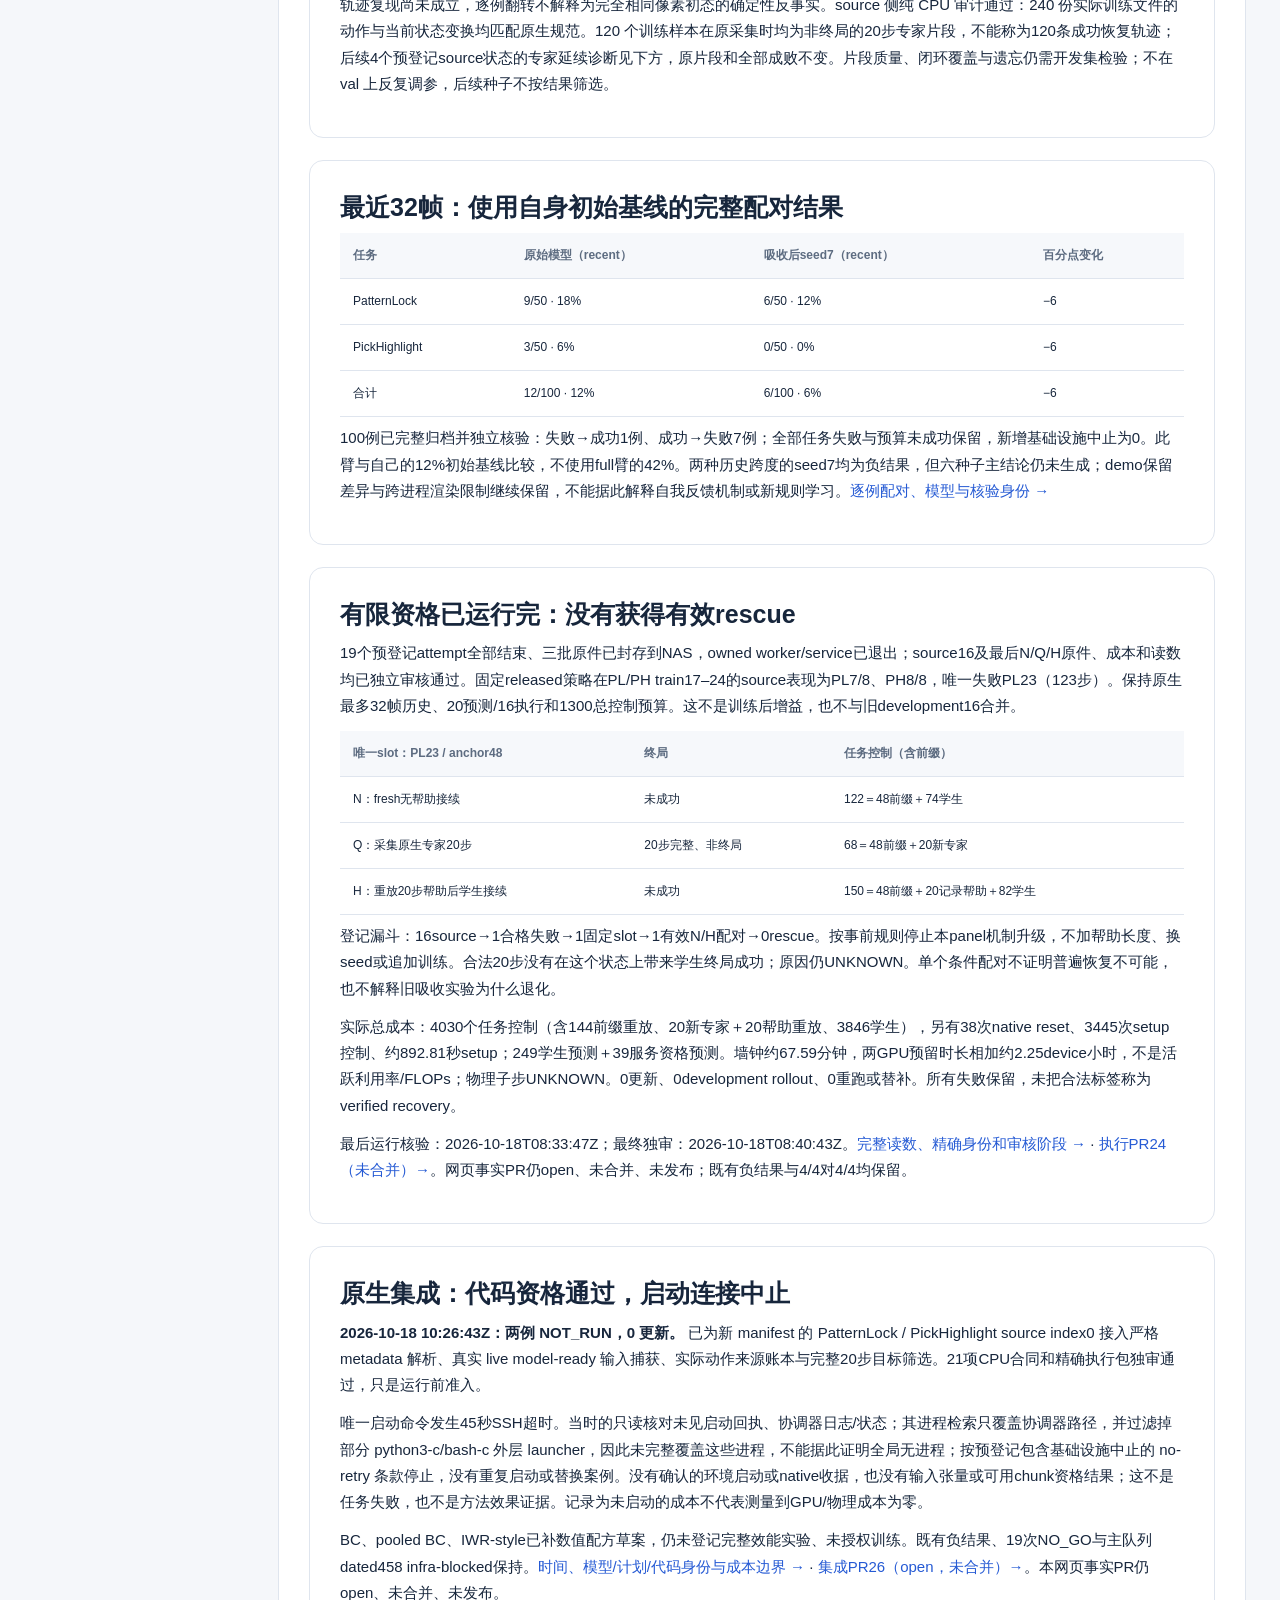
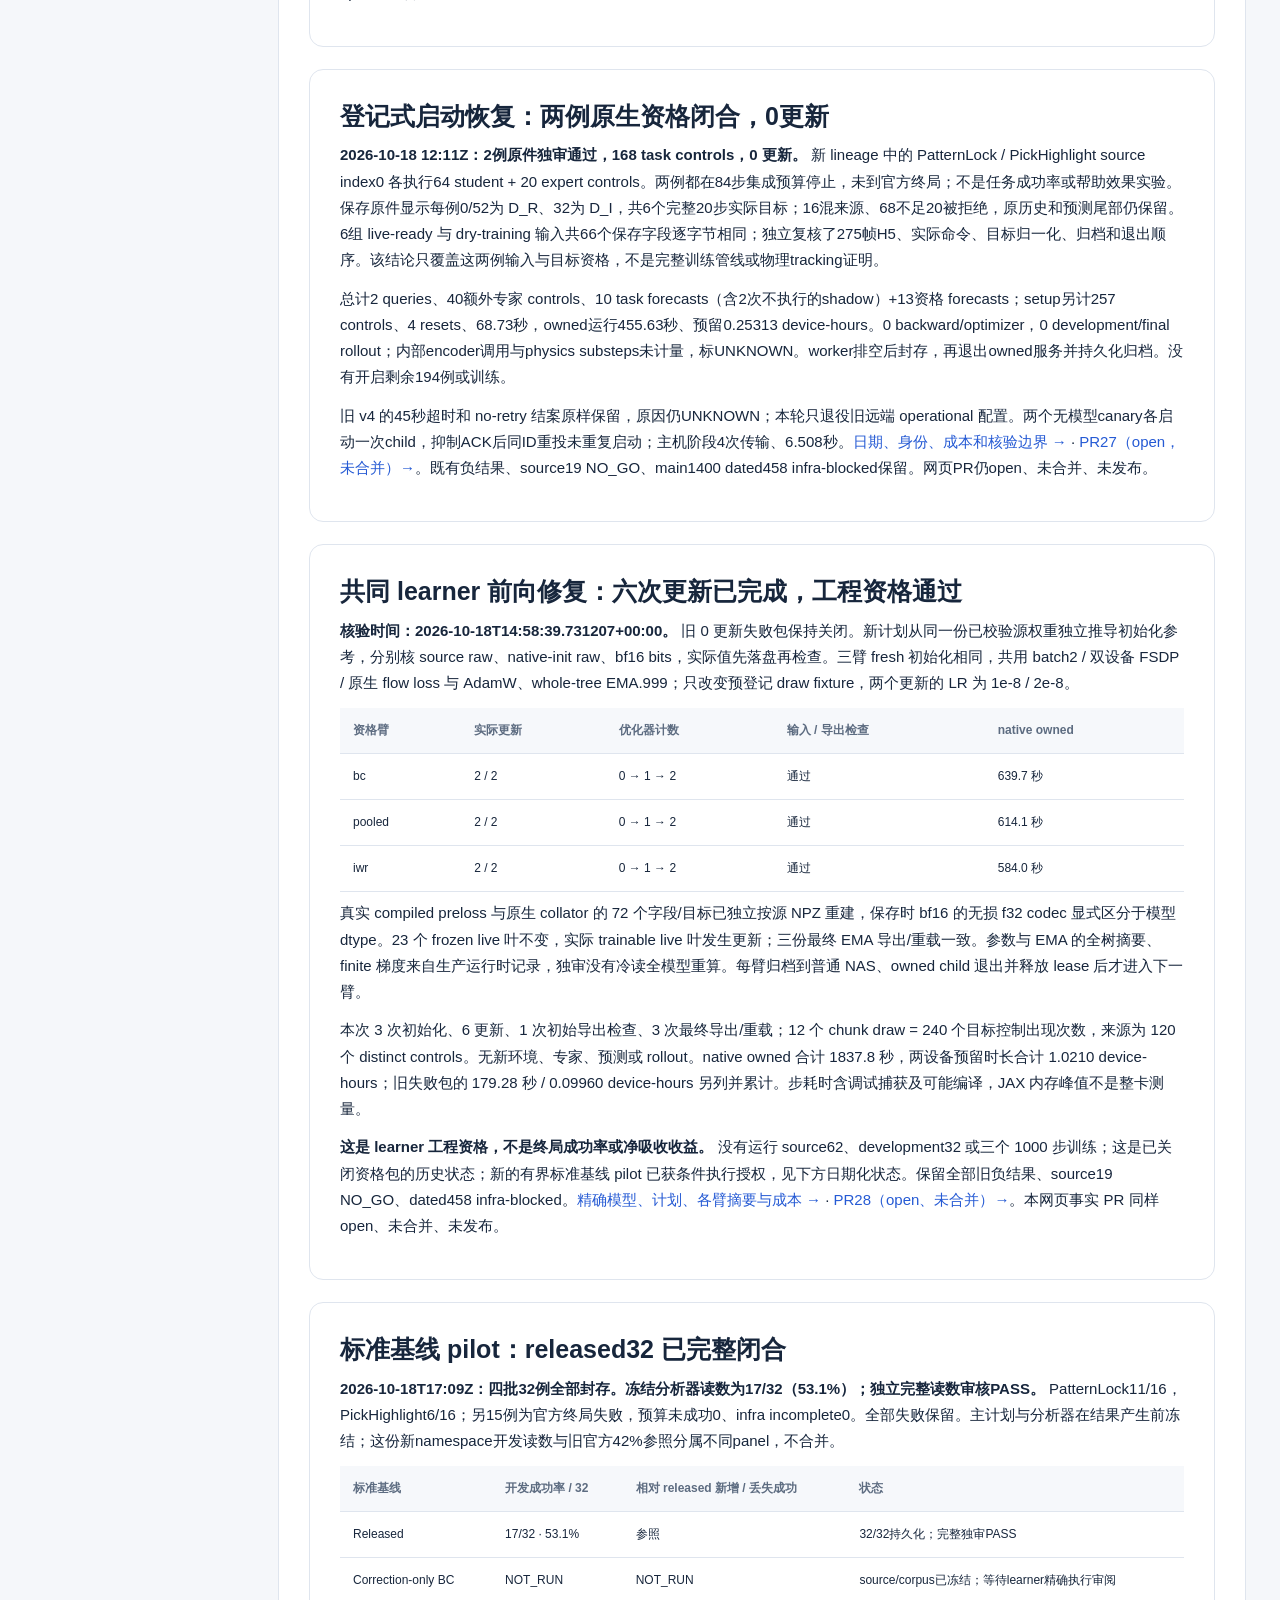
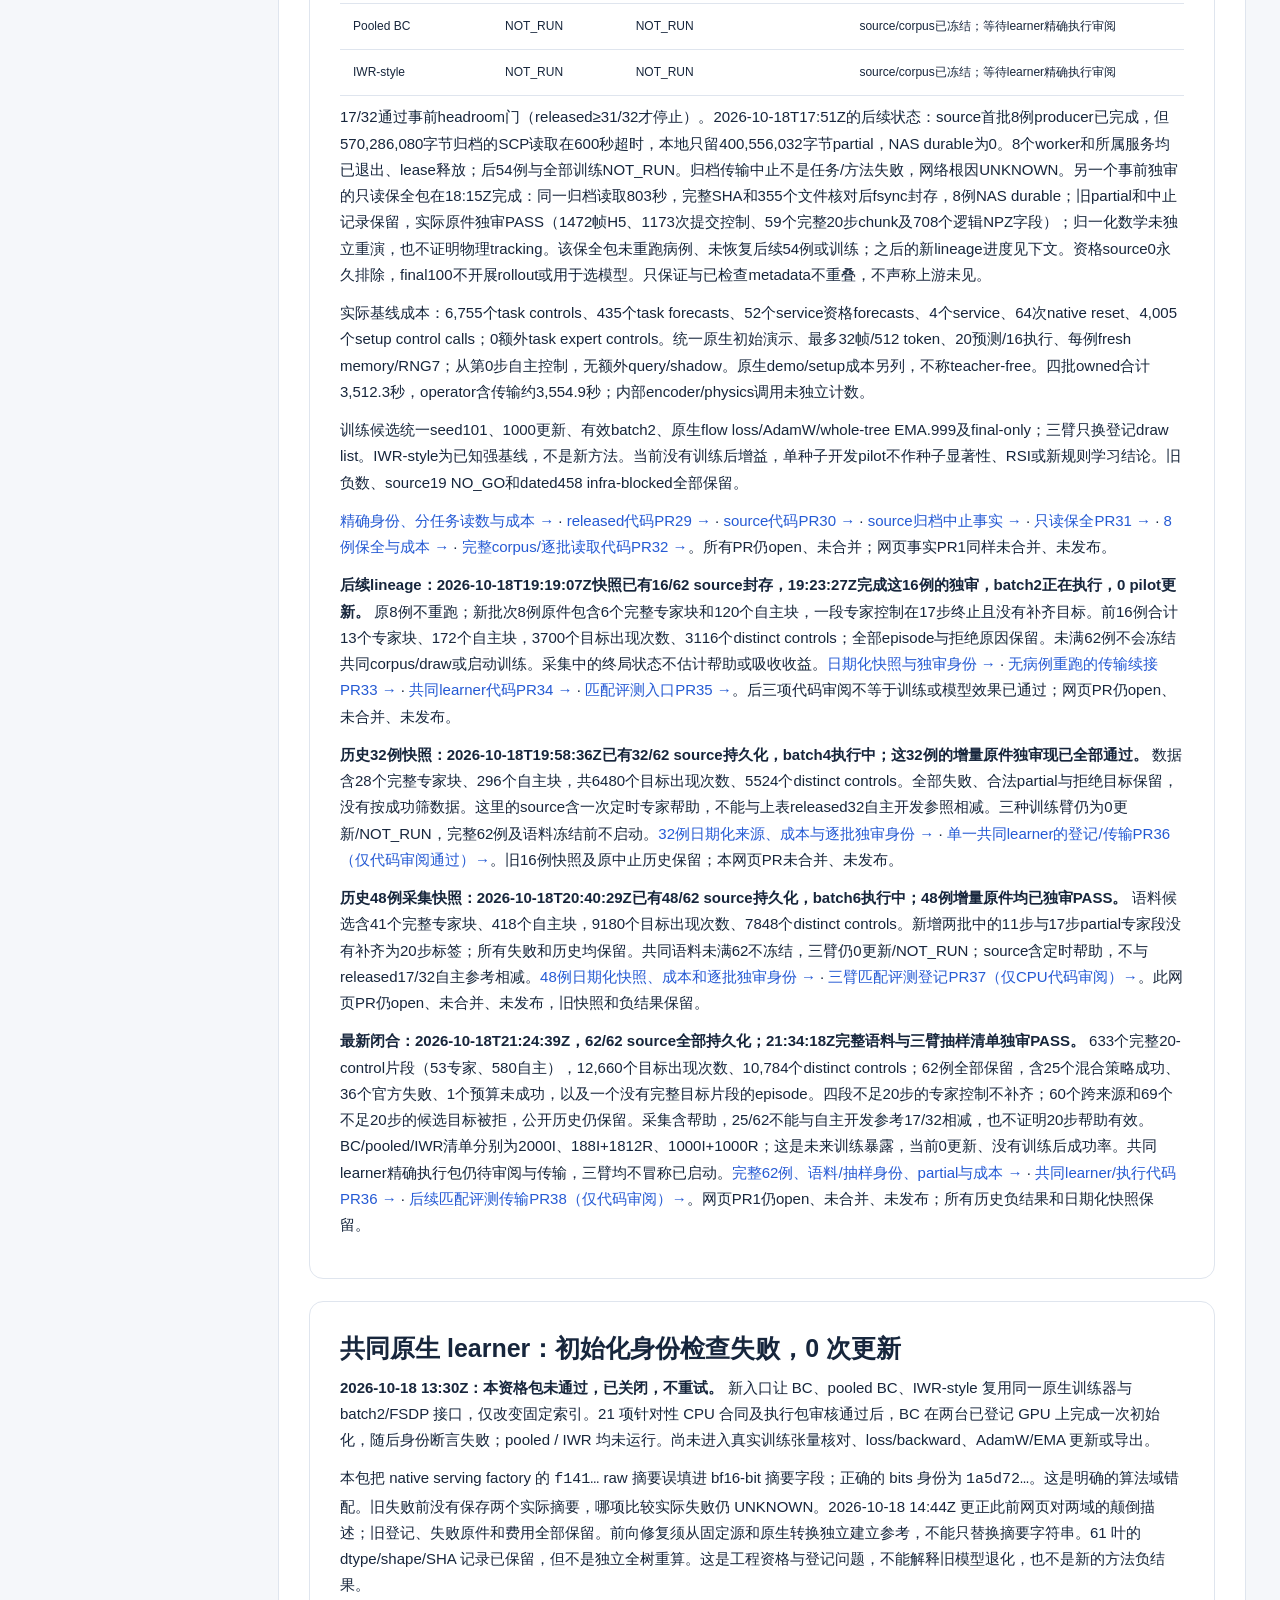
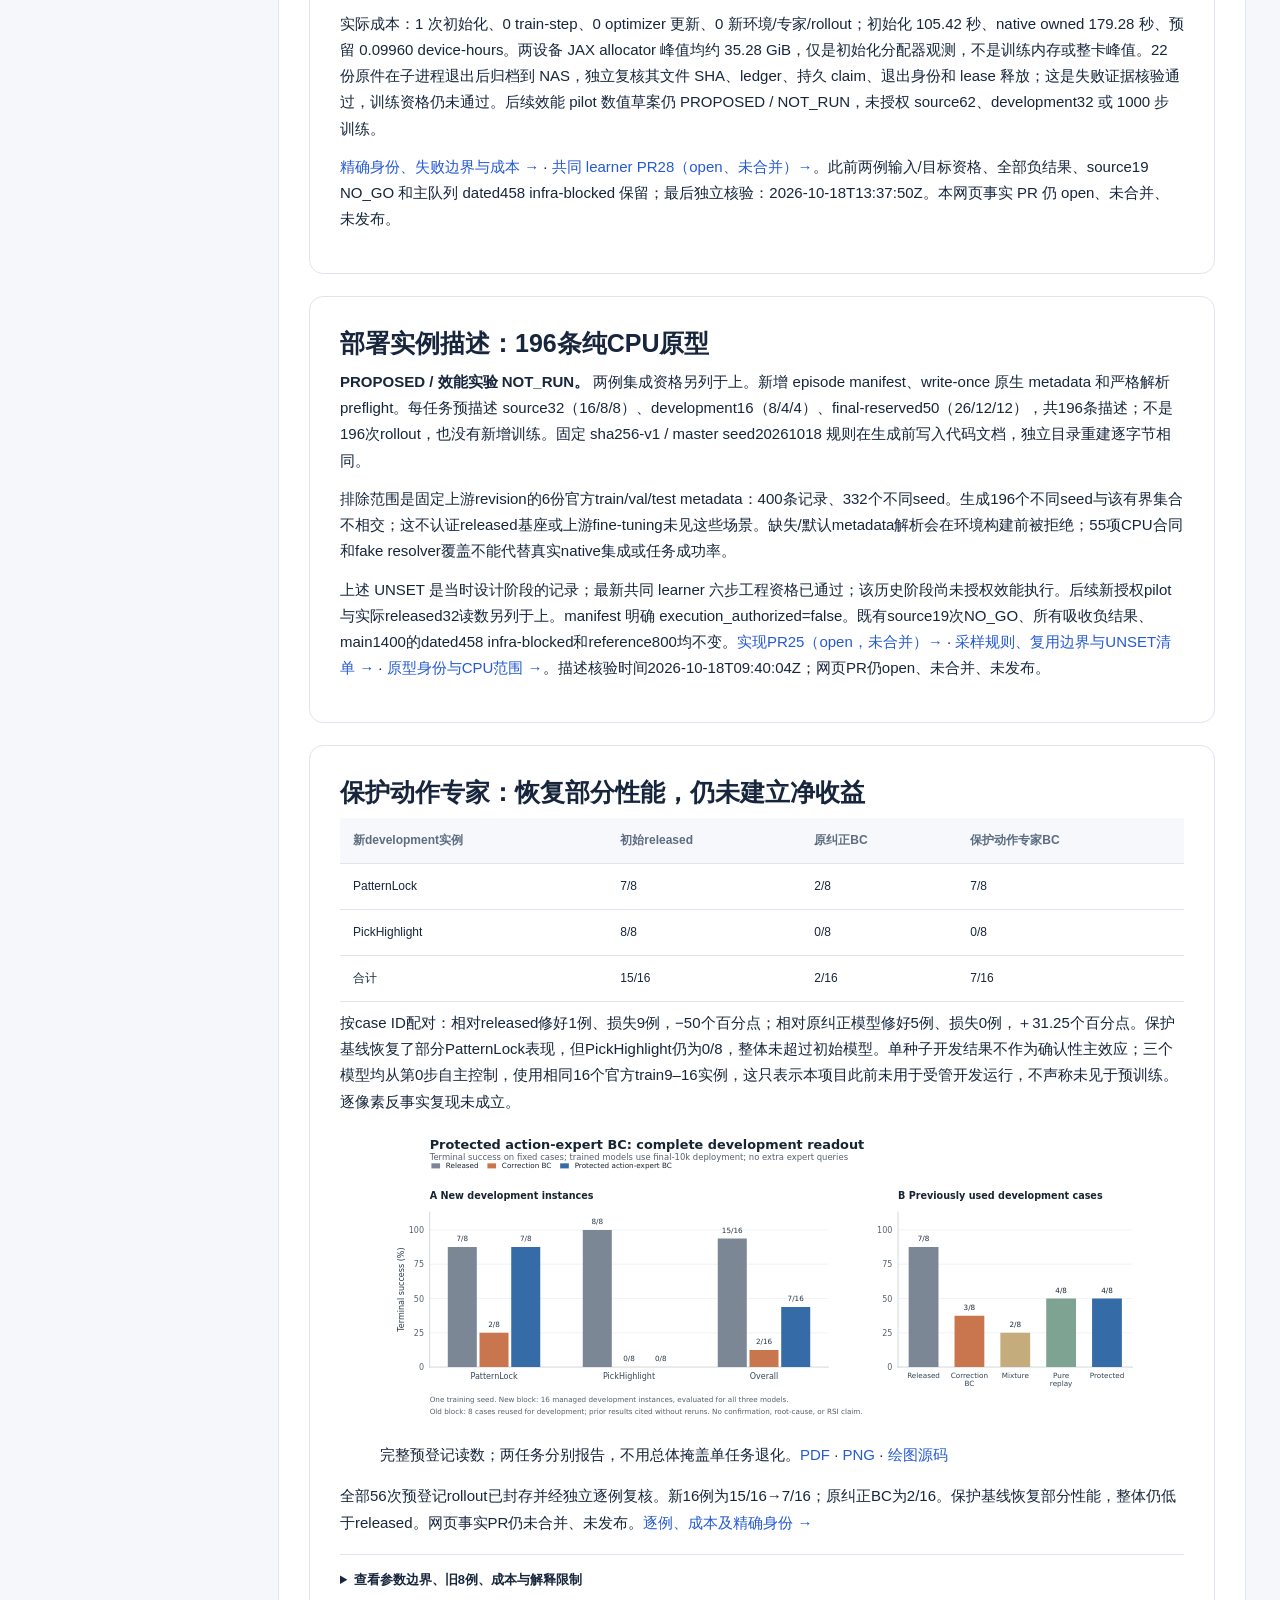
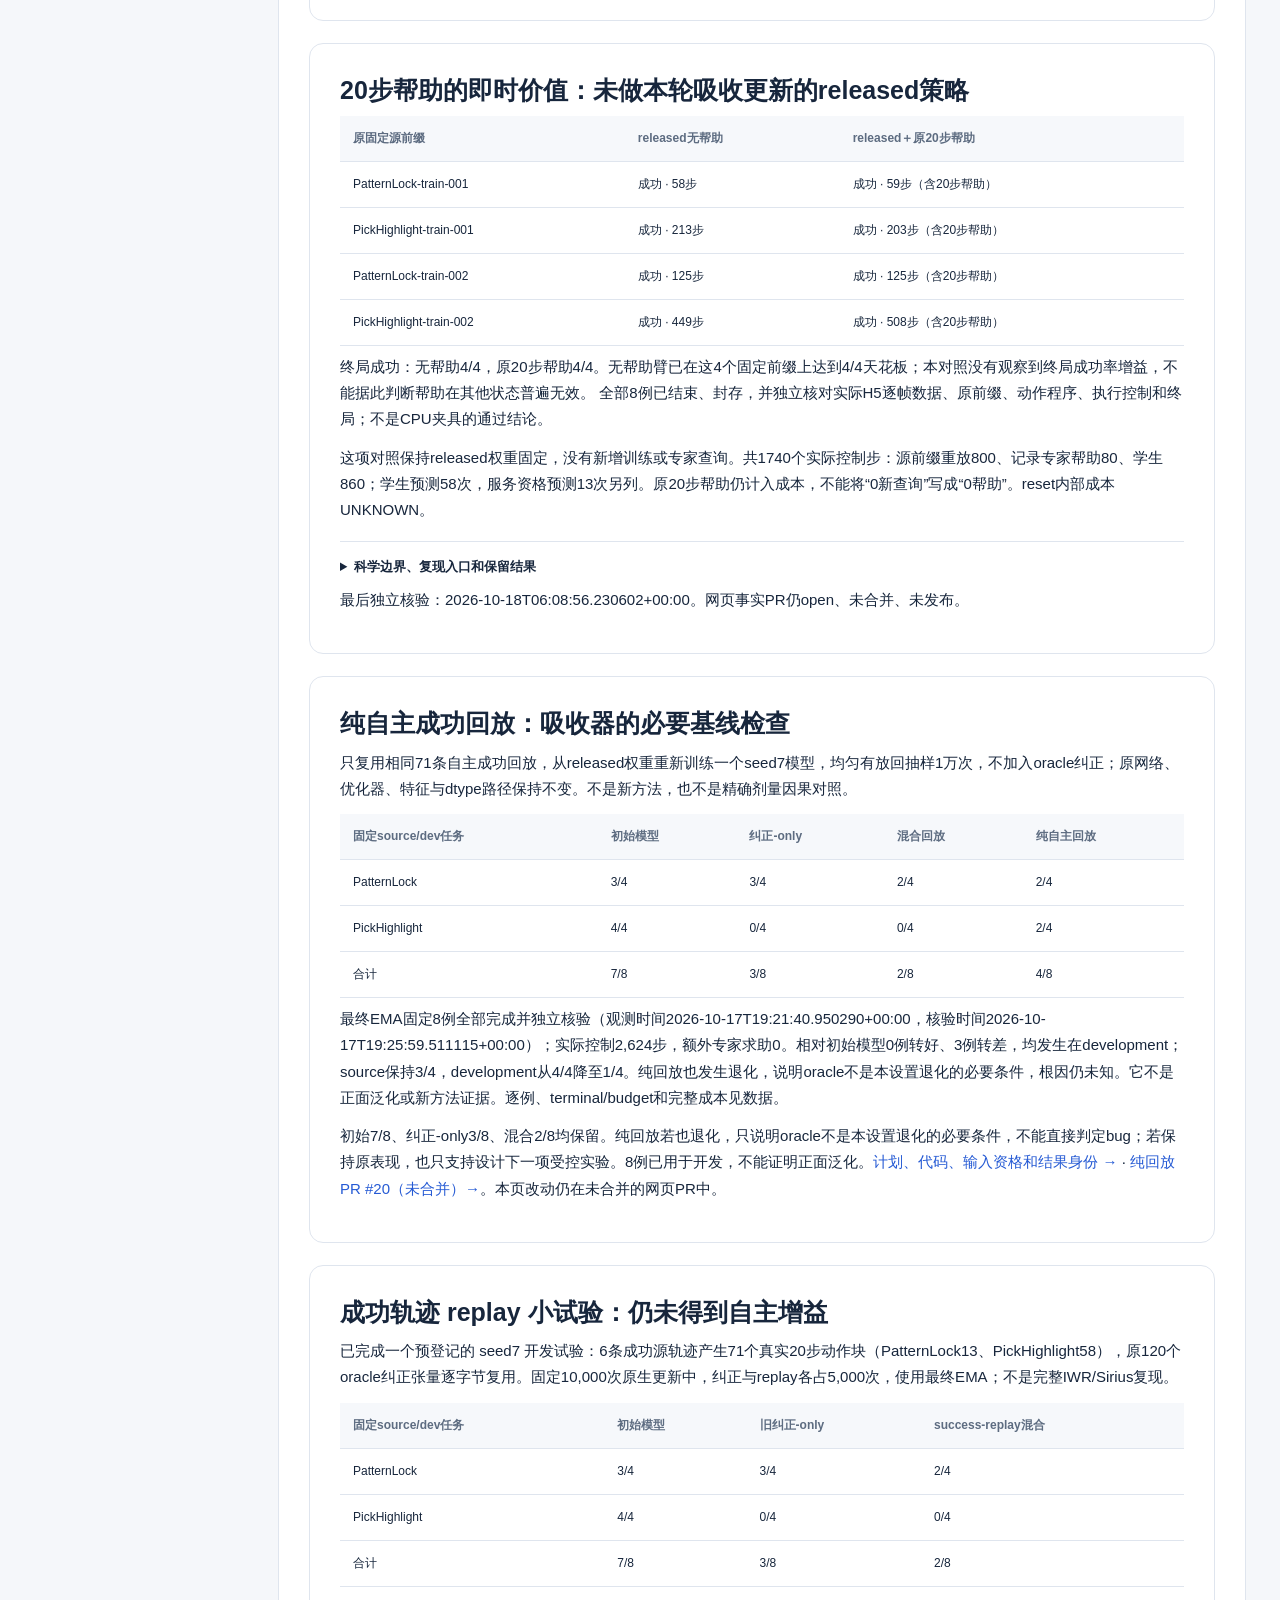
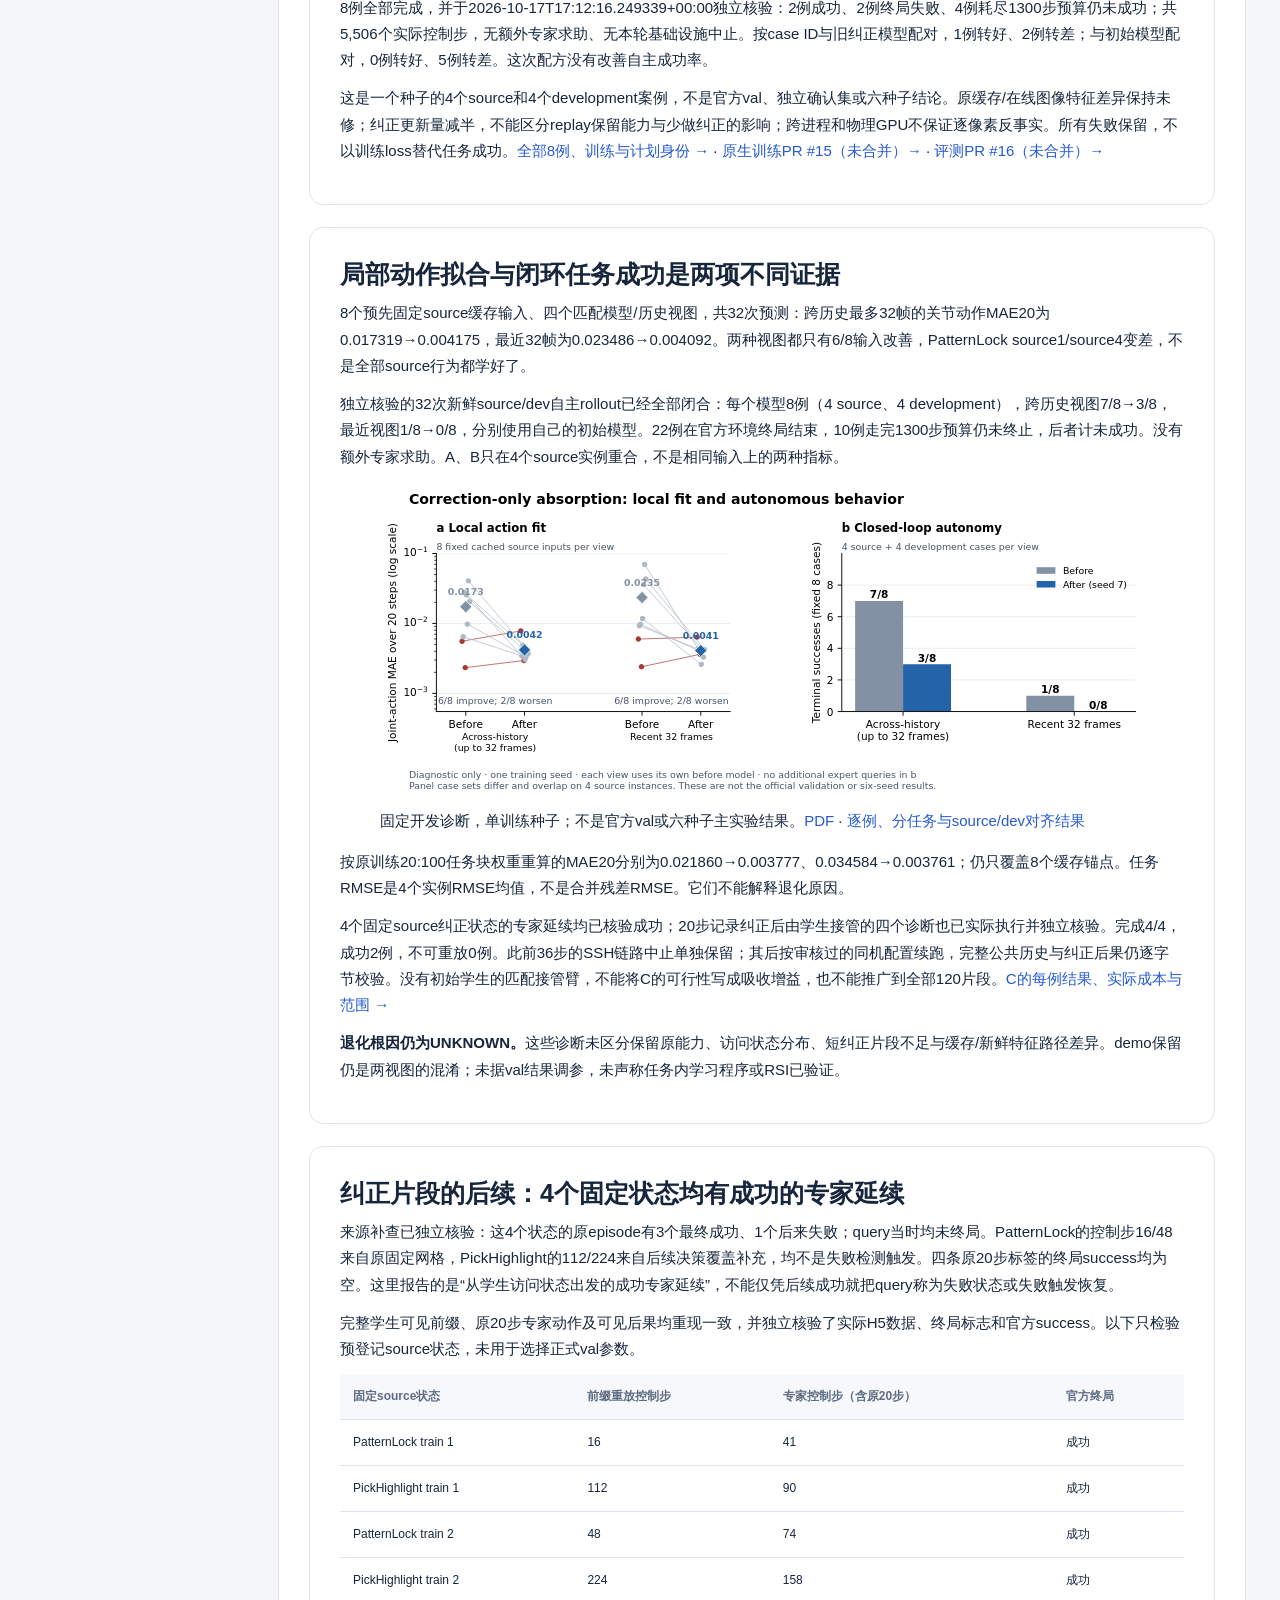
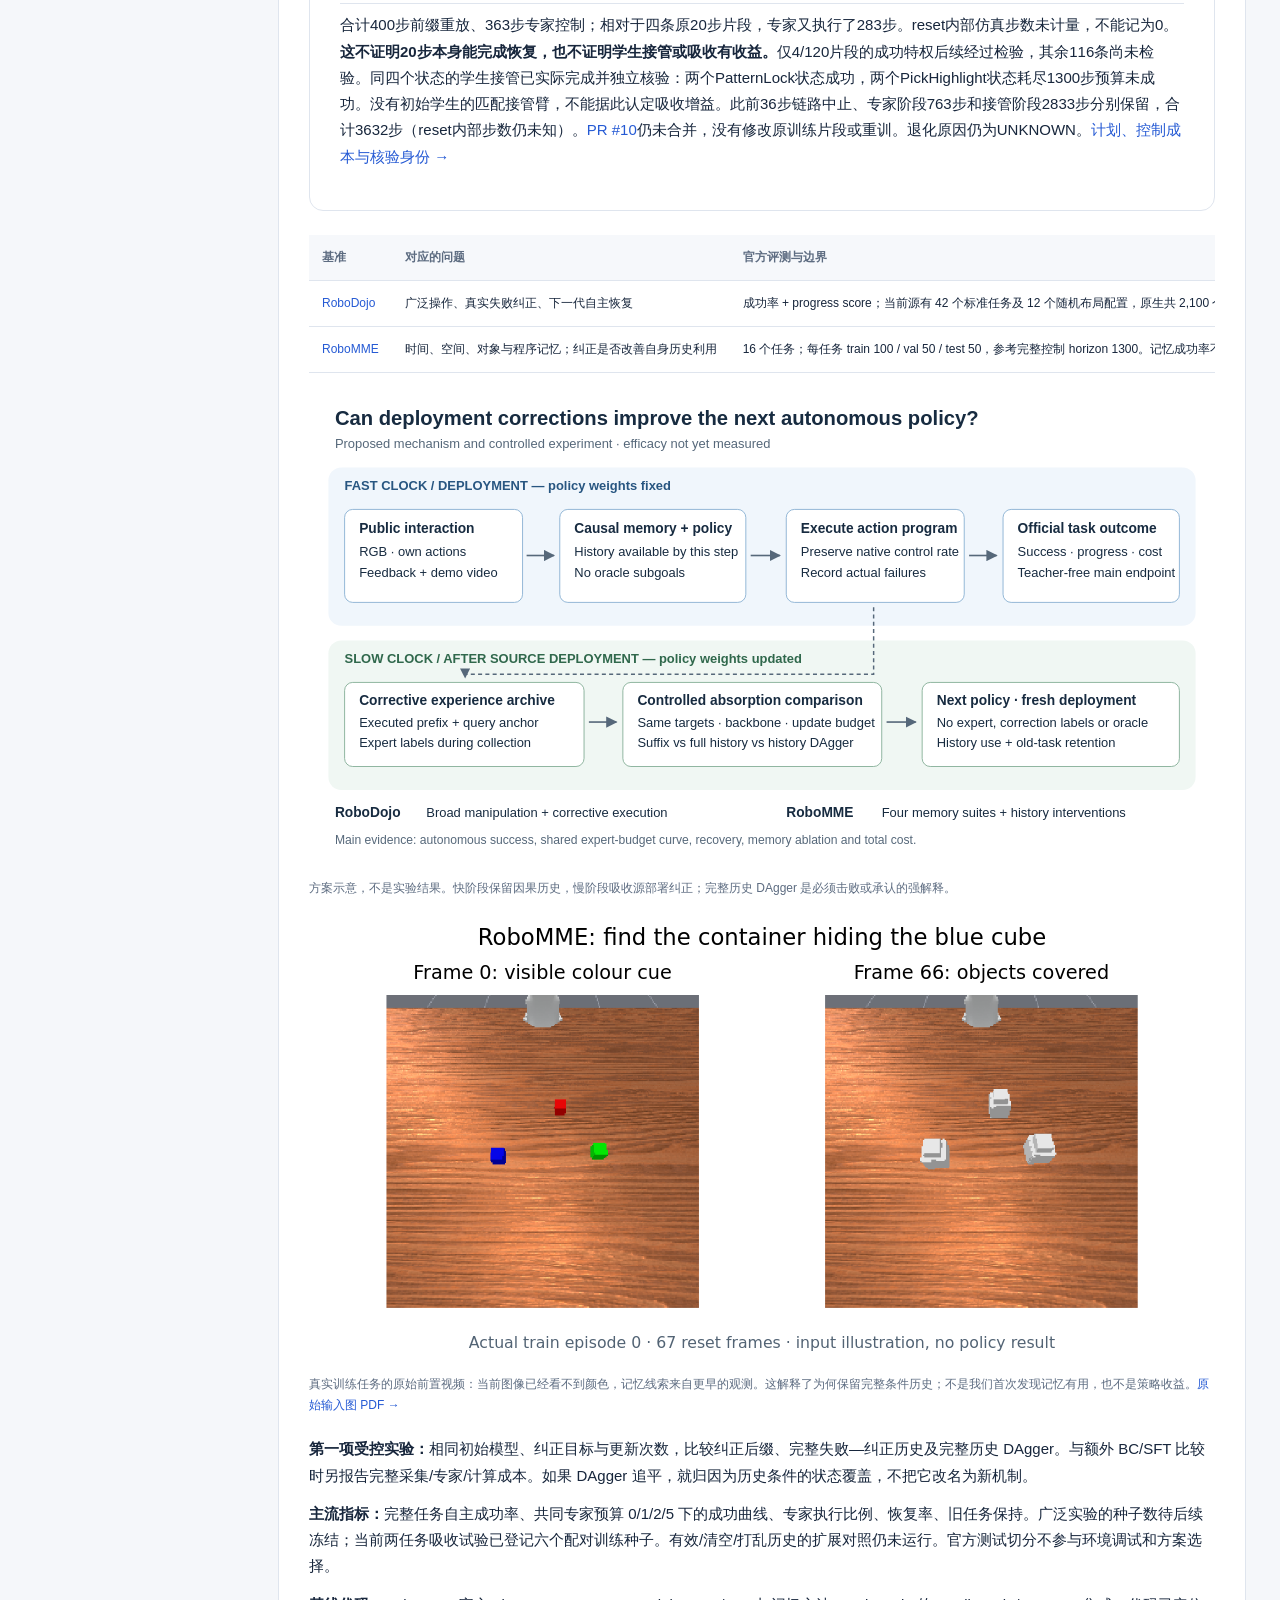
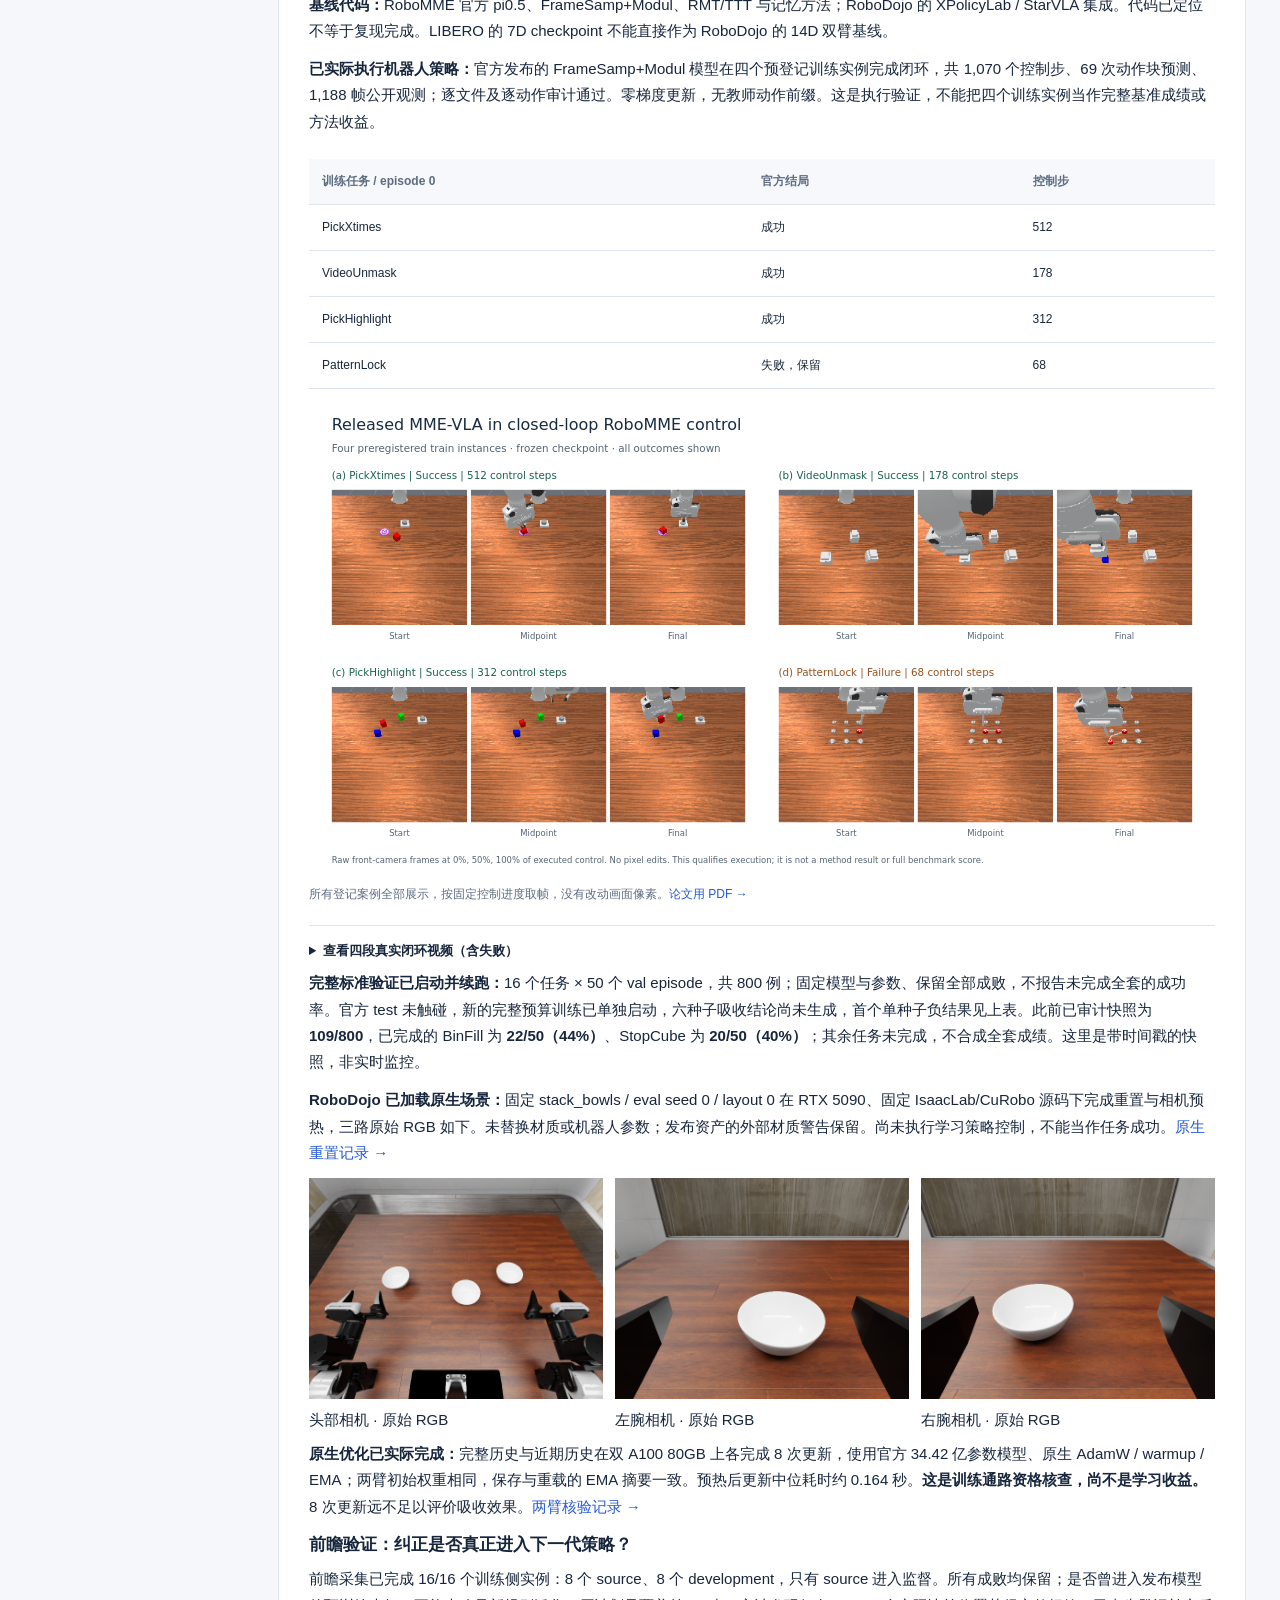
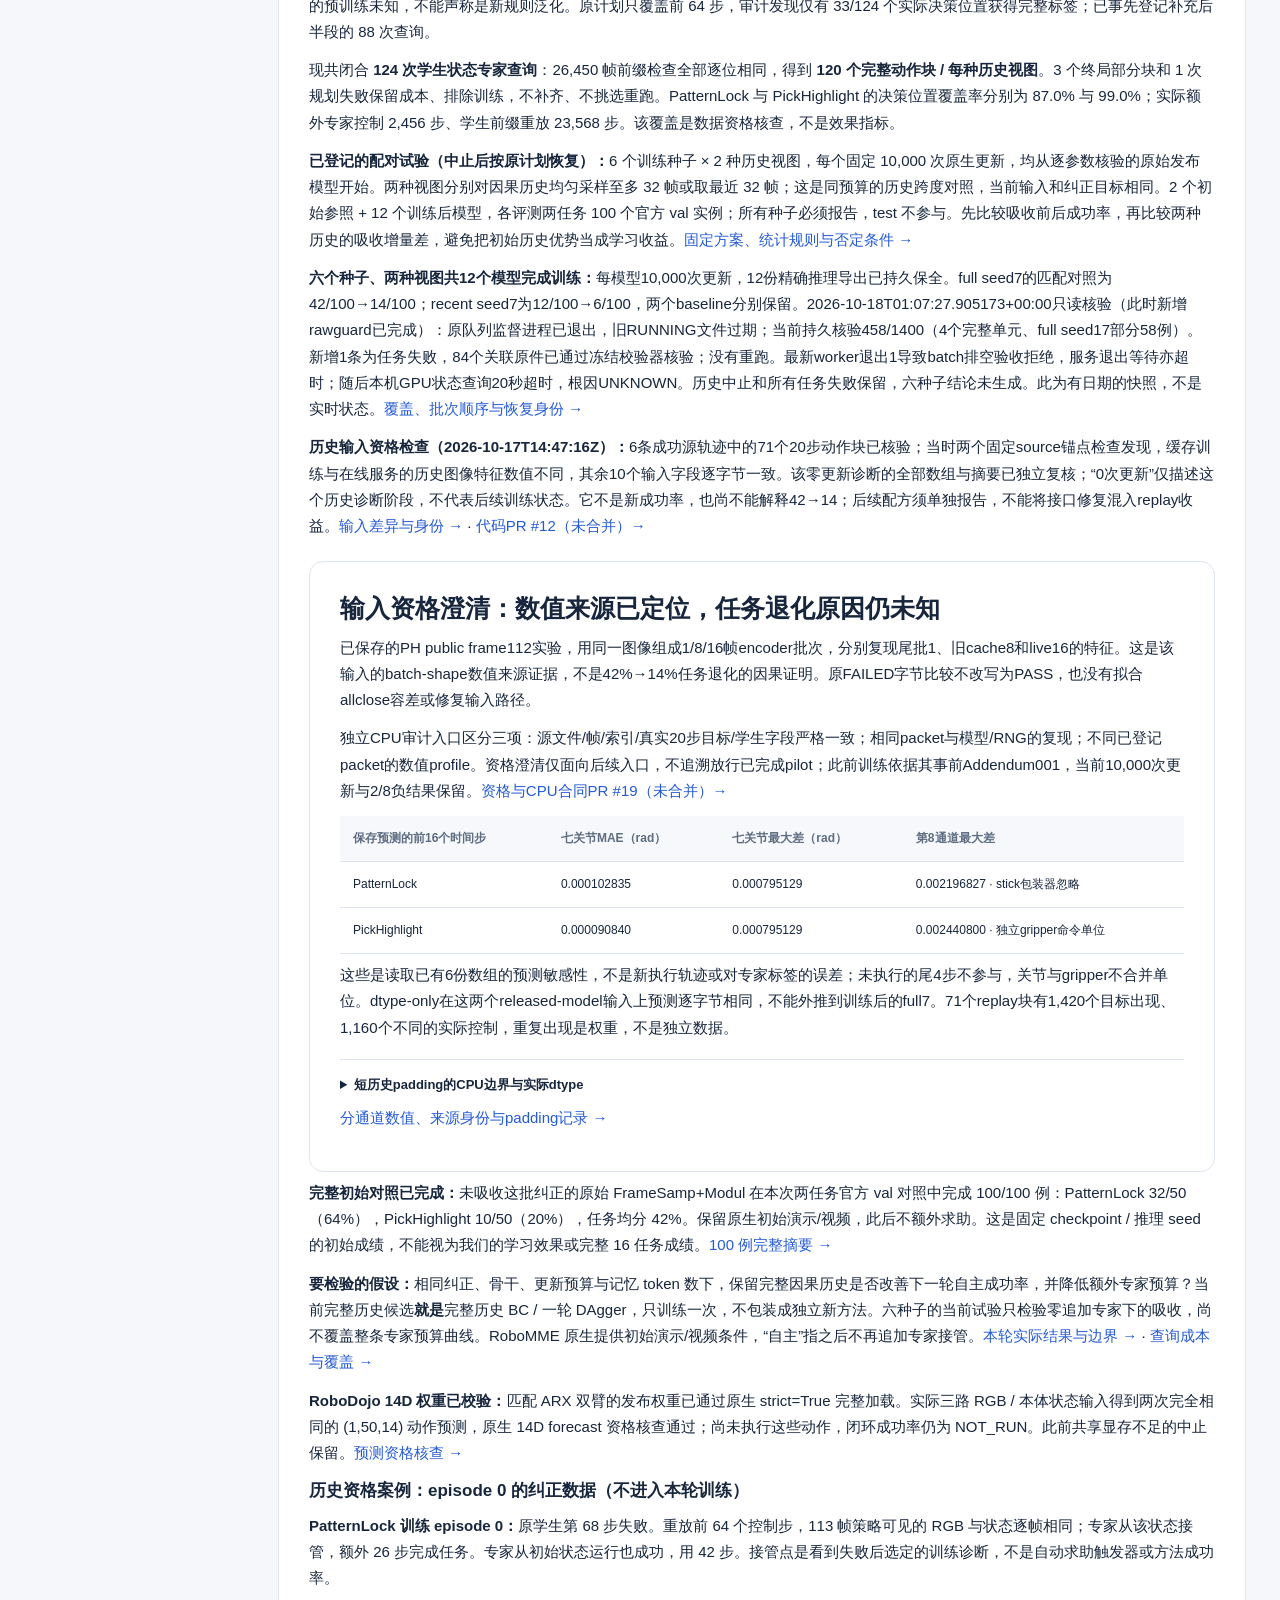
==== commit 6604940c: "docs: record complete source62 and frozen pilot corpus" ====
--- a/learning.html
+++ b/learning.html
@@ -20,7 +20,7 @@
 <section class="card section" id="native-integration"><h2>原生集成：代码资格通过，启动连接中止</h2><p><strong>2026-10-18 10:26:43Z：两例 NOT_RUN，0 更新。</strong> 已为新 manifest 的 PatternLock / PickHighlight source index0 接入严格 metadata 解析、真实 live model-ready 输入捕获、实际动作来源账本与完整20步目标筛选。21项CPU合同和精确执行包独审通过，只是运行前准入。</p><p>唯一启动命令发生45秒SSH超时。当时的只读核对未见启动回执、协调器日志/状态；其进程检索只覆盖协调器路径，并过滤掉部分 python3-c/bash-c 外层 launcher，因此未完整覆盖这些进程，不能据此证明全局无进程；按预登记包含基础设施中止的 no-retry 条款停止，没有重复启动或替换案例。没有确认的环境启动或native收据，也没有输入张量或可用chunk资格结果；这不是任务失败，也不是方法效果证据。记录为未启动的成本不代表测量到GPU/物理成本为零。</p><p>BC、pooled BC、IWR-style已补数值配方草案，仍未登记完整效能实验、未授权训练。既有负结果、19次NO_GO与主队列dated458 infra-blocked保持。<a href="data/robomme-native-integration.json">时间、模型/计划/代码身份与成本边界 →</a> · <a href="https://github.com/asimfish/robocore/pull/26">集成PR26（open，未合并）→</a>。本网页事实PR仍open、未合并、未发布。</p></section>
 <section class="card section" id="registered-launch-recovery"><h2>登记式启动恢复：两例原生资格闭合，0更新</h2><p><strong>2026-10-18 12:11Z：2例原件独审通过，168 task controls，0 更新。</strong> 新 lineage 中的 PatternLock / PickHighlight source index0 各执行64 student + 20 expert controls。两例都在84步集成预算停止，未到官方终局；不是任务成功率或帮助效果实验。保存原件显示每例0/52为 D_R、32为 D_I，共6个完整20步实际目标；16混来源、68不足20被拒绝，原历史和预测尾部仍保留。6组 live-ready 与 dry-training 输入共66个保存字段逐字节相同；独立复核了275帧H5、实际命令、目标归一化、归档和退出顺序。该结论只覆盖这两例输入与目标资格，不是完整训练管线或物理tracking证明。</p><p>总计2 queries、40额外专家 controls、10 task forecasts（含2次不执行的shadow）+13资格 forecasts；setup另计257 controls、4 resets、68.73秒，owned运行455.63秒、预留0.25313 device-hours。0 backward/optimizer，0 development/final rollout；内部encoder调用与physics substeps未计量，标UNKNOWN。worker排空后封存，再退出owned服务并持久化归档。没有开启剩余194例或训练。</p><p>旧 v4 的45秒超时和 no-retry 结案原样保留，原因仍UNKNOWN；本轮只退役旧远端 operational 配置。两个无模型canary各启动一次child，抑制ACK后同ID重投未重复启动；主机阶段4次传输、6.508秒。<a href="data/robomme-registered-launch-recovery.json">日期、身份、成本和核验边界 →</a> · <a href="https://github.com/asimfish/robocore/pull/27">PR27（open，未合并）→</a>。既有负结果、source19 NO_GO、main1400 dated458 infra-blocked保留。网页PR仍open、未合并、未发布。</p></section>
 <section class="card section" id="native-learner-identity-repair"><h2>共同 learner 前向修复：六次更新已完成，工程资格通过</h2><p><strong>核验时间：2026-10-18T14:58:39.731207+00:00。</strong> 旧 0 更新失败包保持关闭。新计划从同一份已校验源权重独立推导初始化参考，分别核 source raw、native-init raw、bf16 bits，实际值先落盘再检查。三臂 fresh 初始化相同，共用 batch2 / 双设备 FSDP / 原生 flow loss 与 AdamW、whole-tree EMA.999；只改变预登记 draw fixture，两个更新的 LR 为 1e-8 / 2e-8。</p><table><thead><tr><th>资格臂</th><th>实际更新</th><th>优化器计数</th><th>输入 / 导出检查</th><th>native owned</th></tr></thead><tbody><tr><td>bc</td><td>2 / 2</td><td>0 → 1 → 2</td><td>通过</td><td>639.7 秒</td></tr><tr><td>pooled</td><td>2 / 2</td><td>0 → 1 → 2</td><td>通过</td><td>614.1 秒</td></tr><tr><td>iwr</td><td>2 / 2</td><td>0 → 1 → 2</td><td>通过</td><td>584.0 秒</td></tr></tbody></table><p>真实 compiled preloss 与原生 collator 的 72 个字段/目标已独立按源 NPZ 重建，保存时 bf16 的无损 f32 codec 显式区分于模型 dtype。23 个 frozen live 叶不变，实际 trainable live 叶发生更新；三份最终 EMA 导出/重载一致。参数与 EMA 的全树摘要、finite 梯度来自生产运行时记录，独审没有冷读全模型重算。每臂归档到普通 NAS、owned child 退出并释放 lease 后才进入下一臂。</p><p>本次 3 次初始化、6 更新、1 次初始导出检查、3 次最终导出/重载；12 个 chunk draw = 240 个目标控制出现次数，来源为 120 个 distinct controls。无新环境、专家、预测或 rollout。native owned 合计 1837.8 秒，两设备预留时长合计 1.0210 device-hours；旧失败包的 179.28 秒 / 0.09960 device-hours 另列并累计。步耗时含调试捕获及可能编译，JAX 内存峰值不是整卡测量。</p><p><strong>这是 learner 工程资格，不是终局成功率或净吸收收益。</strong> 没有运行 source62、development32 或三个 1000 步训练；这是已关闭资格包的历史状态；新的有界标准基线 pilot 已获条件执行授权，见下方日期化状态。保留全部旧负结果、source19 NO_GO、dated458 infra-blocked。<a href="data/robomme-native-learner-identity-repair.json">精确模型、计划、各臂摘要与成本 →</a> · <a href="https://github.com/asimfish/robocore/pull/28">PR28（open、未合并）→</a>。本网页事实 PR 同样 open、未合并、未发布。</p></section>
-<section class="card section" id="deployment-baseline-pilot"><h2>标准基线 pilot：released32 已完整闭合</h2><p><strong>2026-10-18T17:09Z：四批32例全部封存。冻结分析器读数为17/32（53.1%）；独立完整读数审核PASS。</strong> PatternLock11/16，PickHighlight6/16；另15例为官方终局失败，预算未成功0、infra incomplete0。全部失败保留。主计划与分析器在结果产生前冻结；这份新namespace开发读数与旧官方42%参照分属不同panel，不合并。</p><table><thead><tr><th>标准基线</th><th>开发成功率 / 32</th><th>相对 released 新增 / 丢失成功</th><th>状态</th></tr></thead><tbody><tr><td>Released</td><td>17/32 · 53.1%</td><td>参照</td><td>32/32持久化；完整独审PASS</td></tr><tr><td>Correction-only BC</td><td>NOT_RUN</td><td>NOT_RUN</td><td>等待固定source/corpus与learner phase审阅</td></tr><tr><td>Pooled BC</td><td>NOT_RUN</td><td>NOT_RUN</td><td>等待固定source/corpus与learner phase审阅</td></tr><tr><td>IWR-style</td><td>NOT_RUN</td><td>NOT_RUN</td><td>等待固定source/corpus与learner phase审阅</td></tr></tbody></table><p>17/32通过事前headroom门（released≥31/32才停止）。2026-10-18T17:51Z的后续状态：source首批8例producer已完成，但570,286,080字节归档的SCP读取在600秒超时，本地只留400,556,032字节partial，NAS durable为0。8个worker和所属服务均已退出、lease释放；后54例与全部训练NOT_RUN。归档传输中止不是任务/方法失败，网络根因UNKNOWN。另一个事前独审的只读保全包在18:15Z完成：同一归档读取803秒，完整SHA和355个文件核对后fsync封存，8例NAS durable；旧partial和中止记录保留，实际原件独审PASS（1472帧H5、1173次提交控制、59个完整20步chunk及708个逻辑NPZ字段）；归一化数学未独立重演，也不证明物理tracking。该保全包未重跑病例、未恢复后续54例或训练；之后的新lineage进度见下文。资格source0永久排除，final100不开展rollout或用于选模型。只保证与已检查metadata不重叠，不声称上游未见。</p><p>实际基线成本：6,755个task controls、435个task forecasts、52个service资格forecasts、4个service、64次native reset、4,005个setup control calls；0额外task expert controls。统一原生初始演示、最多32帧/512 token、20预测/16执行、每例fresh memory/RNG7；从第0步自主控制，无额外query/shadow。原生demo/setup成本另列，不称teacher-free。四批owned合计3,512.3秒，operator含传输约3,554.9秒；内部encoder/physics调用未独立计数。</p><p>训练候选统一seed101、1000更新、有效batch2、原生flow loss/AdamW/whole-tree EMA.999及final-only；三臂只换登记draw list。IWR-style为已知强基线，不是新方法。当前没有训练后增益，单种子开发pilot不作种子显著性、RSI或新规则学习结论。旧负数、source19 NO_GO和dated458 infra-blocked全部保留。</p><p><a href="data/robomme-baseline-pilot.json">精确身份、分任务读数与成本 →</a> · <a href="https://github.com/asimfish/robocore/pull/29">released代码PR29 →</a> · <a href="https://github.com/asimfish/robocore/pull/30">source代码PR30 →</a> · <a href="data/robomme-pilot-source-transport-20261018T175153Z.json">source归档中止事实 →</a> · <a href="https://github.com/asimfish/robocore/pull/31">只读保全PR31 →</a> · <a href="data/robomme-pilot-source-preserved8-20261018T181501Z.json">8例保全与成本 →</a> · <a href="https://github.com/asimfish/robocore/pull/32">完整corpus/逐批读取代码PR32 →</a>。所有PR仍open、未合并；网页事实PR1同样未合并、未发布。</p><p><strong>后续lineage：2026-10-18T19:19:07Z快照已有16/62 source封存，19:23:27Z完成这16例的独审，batch2正在执行，0 pilot更新。</strong> 原8例不重跑；新批次8例原件包含6个完整专家块和120个自主块，一段专家控制在17步终止且没有补齐目标。前16例合计13个专家块、172个自主块，3700个目标出现次数、3116个distinct controls；全部episode与拒绝原因保留。未满62例不会冻结共同corpus/draw或启动训练。采集中的终局状态不估计帮助或吸收收益。<a href="data/robomme-pilot-source-continuation16-20261018T191907Z.json">日期化快照与独审身份 →</a> · <a href="https://github.com/asimfish/robocore/pull/33">无病例重跑的传输续接PR33 →</a> · <a href="https://github.com/asimfish/robocore/pull/34">共同learner代码PR34 →</a> · <a href="https://github.com/asimfish/robocore/pull/35">匹配评测入口PR35 →</a>。后三项代码审阅不等于训练或模型效果已通过；网页PR仍open、未合并、未发布。</p><p><strong>历史32例快照：2026-10-18T19:58:36Z已有32/62 source持久化，batch4执行中；这32例的增量原件独审现已全部通过。</strong> 数据含28个完整专家块、296个自主块，共6480个目标出现次数、5524个distinct controls。全部失败、合法partial与拒绝目标保留，没有按成功筛数据。这里的source含一次定时专家帮助，不能与上表released32自主开发参照相减。三种训练臂仍为0更新/NOT_RUN，完整62例及语料冻结前不启动。<a href="data/robomme-pilot-source-continuation32-20261018T195835Z.json">32例日期化来源、成本与逐批独审身份 →</a> · <a href="https://github.com/asimfish/robocore/pull/36">单一共同learner的登记/传输PR36（仅代码审阅通过）→</a>。旧16例快照及原中止历史保留；本网页PR未合并、未发布。</p><p><strong>最新采集快照：2026-10-18T20:40:29Z已有48/62 source持久化，batch6执行中；48例增量原件均已独审PASS。</strong> 语料候选含41个完整专家块、418个自主块，9180个目标出现次数、7848个distinct controls。新增两批中的11步与17步partial专家段没有补齐为20步标签；所有失败和历史均保留。共同语料未满62不冻结，三臂仍0更新/NOT_RUN；source含定时帮助，不与released17/32自主参考相减。<a href="data/robomme-pilot-source-continuation48-20261018T204029Z.json">48例日期化快照、成本和逐批独审身份 →</a> · <a href="https://github.com/asimfish/robocore/pull/37">三臂匹配评测登记PR37（仅CPU代码审阅）→</a>。此网页PR仍open、未合并、未发布，旧快照和负结果保留。</p></section>
+<section class="card section" id="deployment-baseline-pilot"><h2>标准基线 pilot：released32 已完整闭合</h2><p><strong>2026-10-18T17:09Z：四批32例全部封存。冻结分析器读数为17/32（53.1%）；独立完整读数审核PASS。</strong> PatternLock11/16，PickHighlight6/16；另15例为官方终局失败，预算未成功0、infra incomplete0。全部失败保留。主计划与分析器在结果产生前冻结；这份新namespace开发读数与旧官方42%参照分属不同panel，不合并。</p><table><thead><tr><th>标准基线</th><th>开发成功率 / 32</th><th>相对 released 新增 / 丢失成功</th><th>状态</th></tr></thead><tbody><tr><td>Released</td><td>17/32 · 53.1%</td><td>参照</td><td>32/32持久化；完整独审PASS</td></tr><tr><td>Correction-only BC</td><td>NOT_RUN</td><td>NOT_RUN</td><td>source/corpus已冻结；等待learner精确执行审阅</td></tr><tr><td>Pooled BC</td><td>NOT_RUN</td><td>NOT_RUN</td><td>source/corpus已冻结；等待learner精确执行审阅</td></tr><tr><td>IWR-style</td><td>NOT_RUN</td><td>NOT_RUN</td><td>source/corpus已冻结；等待learner精确执行审阅</td></tr></tbody></table><p>17/32通过事前headroom门（released≥31/32才停止）。2026-10-18T17:51Z的后续状态：source首批8例producer已完成，但570,286,080字节归档的SCP读取在600秒超时，本地只留400,556,032字节partial，NAS durable为0。8个worker和所属服务均已退出、lease释放；后54例与全部训练NOT_RUN。归档传输中止不是任务/方法失败，网络根因UNKNOWN。另一个事前独审的只读保全包在18:15Z完成：同一归档读取803秒，完整SHA和355个文件核对后fsync封存，8例NAS durable；旧partial和中止记录保留，实际原件独审PASS（1472帧H5、1173次提交控制、59个完整20步chunk及708个逻辑NPZ字段）；归一化数学未独立重演，也不证明物理tracking。该保全包未重跑病例、未恢复后续54例或训练；之后的新lineage进度见下文。资格source0永久排除，final100不开展rollout或用于选模型。只保证与已检查metadata不重叠，不声称上游未见。</p><p>实际基线成本：6,755个task controls、435个task forecasts、52个service资格forecasts、4个service、64次native reset、4,005个setup control calls；0额外task expert controls。统一原生初始演示、最多32帧/512 token、20预测/16执行、每例fresh memory/RNG7；从第0步自主控制，无额外query/shadow。原生demo/setup成本另列，不称teacher-free。四批owned合计3,512.3秒，operator含传输约3,554.9秒；内部encoder/physics调用未独立计数。</p><p>训练候选统一seed101、1000更新、有效batch2、原生flow loss/AdamW/whole-tree EMA.999及final-only；三臂只换登记draw list。IWR-style为已知强基线，不是新方法。当前没有训练后增益，单种子开发pilot不作种子显著性、RSI或新规则学习结论。旧负数、source19 NO_GO和dated458 infra-blocked全部保留。</p><p><a href="data/robomme-baseline-pilot.json">精确身份、分任务读数与成本 →</a> · <a href="https://github.com/asimfish/robocore/pull/29">released代码PR29 →</a> · <a href="https://github.com/asimfish/robocore/pull/30">source代码PR30 →</a> · <a href="data/robomme-pilot-source-transport-20261018T175153Z.json">source归档中止事实 →</a> · <a href="https://github.com/asimfish/robocore/pull/31">只读保全PR31 →</a> · <a href="data/robomme-pilot-source-preserved8-20261018T181501Z.json">8例保全与成本 →</a> · <a href="https://github.com/asimfish/robocore/pull/32">完整corpus/逐批读取代码PR32 →</a>。所有PR仍open、未合并；网页事实PR1同样未合并、未发布。</p><p><strong>后续lineage：2026-10-18T19:19:07Z快照已有16/62 source封存，19:23:27Z完成这16例的独审，batch2正在执行，0 pilot更新。</strong> 原8例不重跑；新批次8例原件包含6个完整专家块和120个自主块，一段专家控制在17步终止且没有补齐目标。前16例合计13个专家块、172个自主块，3700个目标出现次数、3116个distinct controls；全部episode与拒绝原因保留。未满62例不会冻结共同corpus/draw或启动训练。采集中的终局状态不估计帮助或吸收收益。<a href="data/robomme-pilot-source-continuation16-20261018T191907Z.json">日期化快照与独审身份 →</a> · <a href="https://github.com/asimfish/robocore/pull/33">无病例重跑的传输续接PR33 →</a> · <a href="https://github.com/asimfish/robocore/pull/34">共同learner代码PR34 →</a> · <a href="https://github.com/asimfish/robocore/pull/35">匹配评测入口PR35 →</a>。后三项代码审阅不等于训练或模型效果已通过；网页PR仍open、未合并、未发布。</p><p><strong>历史32例快照：2026-10-18T19:58:36Z已有32/62 source持久化，batch4执行中；这32例的增量原件独审现已全部通过。</strong> 数据含28个完整专家块、296个自主块，共6480个目标出现次数、5524个distinct controls。全部失败、合法partial与拒绝目标保留，没有按成功筛数据。这里的source含一次定时专家帮助，不能与上表released32自主开发参照相减。三种训练臂仍为0更新/NOT_RUN，完整62例及语料冻结前不启动。<a href="data/robomme-pilot-source-continuation32-20261018T195835Z.json">32例日期化来源、成本与逐批独审身份 →</a> · <a href="https://github.com/asimfish/robocore/pull/36">单一共同learner的登记/传输PR36（仅代码审阅通过）→</a>。旧16例快照及原中止历史保留；本网页PR未合并、未发布。</p><p><strong>历史48例采集快照：2026-10-18T20:40:29Z已有48/62 source持久化，batch6执行中；48例增量原件均已独审PASS。</strong> 语料候选含41个完整专家块、418个自主块，9180个目标出现次数、7848个distinct controls。新增两批中的11步与17步partial专家段没有补齐为20步标签；所有失败和历史均保留。共同语料未满62不冻结，三臂仍0更新/NOT_RUN；source含定时帮助，不与released17/32自主参考相减。<a href="data/robomme-pilot-source-continuation48-20261018T204029Z.json">48例日期化快照、成本和逐批独审身份 →</a> · <a href="https://github.com/asimfish/robocore/pull/37">三臂匹配评测登记PR37（仅CPU代码审阅）→</a>。此网页PR仍open、未合并、未发布，旧快照和负结果保留。</p><p><strong>最新闭合：2026-10-18T21:24:39Z，62/62 source全部持久化；21:34:18Z完整语料与三臂抽样清单独审PASS。</strong> 633个完整20-control片段（53专家、580自主），12,660个目标出现次数、10,784个distinct controls；62例全部保留，含25个混合策略成功、36个官方失败、1个预算未成功，以及一个没有完整目标片段的episode。四段不足20步的专家控制不补齐；60个跨来源和69个不足20步的候选目标被拒，公开历史仍保留。采集含帮助，25/62不能与自主开发参考17/32相减，也不证明20步帮助有效。BC/pooled/IWR清单分别为2000I、188I+1812R、1000I+1000R；这是未来训练暴露，当前0更新、没有训练后成功率。共同learner精确执行包仍待审阅与传输，三臂均不冒称已启动。<a href="data/robomme-pilot-source62-corpus-20261018T212439Z.json">完整62例、语料/抽样身份、partial与成本 →</a> · <a href="https://github.com/asimfish/robocore/pull/36">共同learner/执行代码PR36 →</a> · <a href="https://github.com/asimfish/robocore/pull/38">后续匹配评测传输PR38（仅代码审阅）→</a>。网页PR1仍open、未合并、未发布；所有历史负结果和日期化快照保留。</p></section>
 <section class="card section" id="native-learner-qualification"><h2>共同原生 learner：初始化身份检查失败，0 次更新</h2><p><strong>2026-10-18 13:30Z：本资格包未通过，已关闭，不重试。</strong> 新入口让 BC、pooled BC、IWR-style 复用同一原生训练器与 batch2/FSDP 接口，仅改变固定索引。21 项针对性 CPU 合同及执行包审核通过后，BC 在两台已登记 GPU 上完成一次初始化，随后身份断言失败；pooled / IWR 均未运行。尚未进入真实训练张量核对、loss/backward、AdamW/EMA 更新或导出。</p><p>本包把 native serving factory 的 <code>f141…</code> raw 摘要误填进 bf16-bit 摘要字段；正确的 bits 身份为 <code>1a5d72…</code>。这是明确的算法域错配。旧失败前没有保存两个实际摘要，哪项比较实际失败仍 UNKNOWN。2026-10-18 14:44Z 更正此前网页对两域的颠倒描述；旧登记、失败原件和费用全部保留。前向修复须从固定源和原生转换独立建立参考，不能只替换摘要字符串。61 叶的 dtype/shape/SHA 记录已保留，但不是独立全树重算。这是工程资格与登记问题，不能解释旧模型退化，也不是新的方法负结果。</p><p>实际成本：1 次初始化、0 train-step、0 optimizer 更新、0 新环境/专家/rollout；初始化 105.42 秒、native owned 179.28 秒、预留 0.09960 device-hours。两设备 JAX allocator 峰值均约 35.28 GiB，仅是初始化分配器观测，不是训练内存或整卡峰值。22 份原件在子进程退出后归档到 NAS，独立复核其文件 SHA、ledger、持久 claim、退出身份和 lease 释放；这是失败证据核验通过，训练资格仍未通过。后续效能 pilot 数值草案仍 PROPOSED / NOT_RUN，未授权 source62、development32 或 1000 步训练。</p><p><a href="data/robomme-native-learner-qualification.json">精确身份、失败边界与成本 →</a> · <a href="https://github.com/asimfish/robocore/pull/28">共同 learner PR28（open、未合并）→</a>。此前两例输入/目标资格、全部负结果、source19 NO_GO 和主队列 dated458 infra-blocked 保留；最后独立核验：2026-10-18T13:37:50Z。本网页事实 PR 仍 open、未合并、未发布。</p></section>
 <section class="card section" id="deployment-manifest"><h2>部署实例描述：196条纯CPU原型</h2><p><strong>PROPOSED / 效能实验 NOT_RUN。</strong> 两例集成资格另列于上。新增 episode manifest、write-once 原生 metadata 和严格解析 preflight。每任务预描述 source32（16/8/8）、development16（8/4/4）、final-reserved50（26/12/12），共196条描述；不是196次rollout，也没有新增训练。固定 sha256-v1 / master seed20261018 规则在生成前写入代码文档，独立目录重建逐字节相同。</p><p>排除范围是固定上游revision的6份官方train/val/test metadata：400条记录、332个不同seed。生成196个不同seed与该有界集合不相交；这不认证released基座或上游fine-tuning未见这些场景。缺失/默认metadata解析会在环境构建前被拒绝；55项CPU合同和fake resolver覆盖不能代替真实native集成或任务成功率。</p><p>上述 UNSET 是当时设计阶段的记录；最新共同 learner 六步工程资格已通过；该历史阶段尚未授权效能执行。后续新授权pilot与实际released32读数另列于上。manifest 明确 execution_authorized=false。既有source19次NO_GO、所有吸收负结果、main1400的dated458 infra-blocked和reference800均不变。<a href="https://github.com/asimfish/robocore/pull/25">实现PR25（open，未合并）→</a> · <a href="https://github.com/asimfish/robocore/blob/7a206e9b65be2907cc9f635d90795e5e6a2f1469/docs/research/deployment_manifest_implementation.md">采样规则、复用边界与UNSET清单 →</a> · <a href="data/robomme-deployment-manifest.json">原型身份与CPU范围 →</a>。描述核验时间2026-10-18T09:40:04Z；网页PR仍open、未合并、未发布。</p></section>
 <section class="card section" id="protected-boundary"><h2>保护动作专家：恢复部分性能，仍未建立净收益</h2><table><thead><tr><th>新development实例</th><th>初始released</th><th>原纠正BC</th><th>保护动作专家BC</th></tr></thead><tbody><tr><td>PatternLock</td><td>7/8</td><td>2/8</td><td>7/8</td></tr><tr><td>PickHighlight</td><td>8/8</td><td>0/8</td><td>0/8</td></tr><tr><td>合计</td><td>15/16</td><td>2/16</td><td>7/16</td></tr></tbody></table><p>按case ID配对：相对released修好1例、损失9例，−50个百分点；相对原纠正模型修好5例、损失0例，＋31.25个百分点。保护基线恢复了部分PatternLock表现，但PickHighlight仍为0/8，整体未超过初始模型。单种子开发结果不作为确认性主效应；三个模型均从第0步自主控制，使用相同16个官方train9–16实例，这只表示本项目此前未用于受管开发运行，不声称未见于预训练。逐像素反事实复现未成立。</p><figure><img src="assets/figures/protected-boundary-development-v1.svg" alt="新16例：初始15、原纠正2、保护7成功；保护模型PatternLock7/8、PickHighlight0/8。旧8例五版本为7、3、2、4、4。单种子开发对照。" style="width:100%;height:auto"><figcaption>完整预登记读数；两任务分别报告，不用总体掩盖单任务退化。<a href="assets/figures/protected-boundary-development-v1.pdf">PDF</a> · <a href="assets/figures/protected-boundary-development-v1.png">PNG</a> · <a href="assets/figures/protected-boundary-development-v1.py">绘图源码</a></figcaption></figure><p>全部56次预登记rollout已封存并经独立逐例复核。新16例为15/16→7/16；原纠正BC为2/16。保护基线恢复部分性能，整体仍低于released。网页事实PR仍未合并、未发布。<a href="data/robomme-protected-boundary.json">逐例、成本及精确身份 →</a></p><details><summary>查看参数边界、旧8例、成本与解释限制</summary><p>原120条纠正输入、released初始化、seed7、10,000次更新及原生输入/精度路径保持不变。19个已有动作专家/投影参数叶可更新，42个视觉、语言和历史参数叶受保护；首步、最终原生权重和部署bf16中，受保护参数均与初始化逐字节一致。最终部署是预登记的19个动作EMA叶＋42个受保护live叶；原生全树EMA的舍入变化单独披露，未直接部署。这是“19叶优化边界＋protected live/action EMA导出”的组合配方，不是只改变mask的单因素实验，不能单独归因于冻结。19叶仍包含430,098,464个参数，不称轻量或预算优势。首步raw EMA中18个受保护native叶、11个inference叶变化只是本运行的数值事实，不能反推旧full-correction退化由EMA造成；旧full本来就在更新这些语言/历史参数。这些规则均在本候选更新之前登记，不是事后修补，也不是新颖机制。</p><p>旧8例仅给新候选各跑一次：初始7/8、纠正3/8、混合2/8、纯回放4/8、保护4/8；旧四版本引用原件未重跑。新候选旧8例为PatternLock4/4、PickHighlight0/4，source2/4、development2/4。这些旧例已用于开发，不并入新16例主读数。</p><p>2026-10-18T04:57:21.925406+00:00的执行记录显示全部56次rollout结束；本地NAS原件、2,131个关联产物、2,019个20×8预测程序及7批worker排空→归档→服务退出顺序已在后续独立核验中复核。新增1个模型、10,000次实际更新、31,823个控制步、0新增专家查询；91次服务资格预测另列。两GPU预留时长相加约7.54 GPU小时，流水线墙钟约3.77小时；不是实测活跃GPU利用率或FLOPs；reset内部步数等未测开销不写成0。此前零更新预检中止、归档读取超时、旧partial和所有负结果保留。最后核验：2026-10-18T05:05:28.723652+00:00。网页PR仍open、未合并、未发布。</p><p>根因仍UNKNOWN。只读动作合同审计未发现已核对活动关节/PH夹爪的动作空间或时基错位；PL物理上忽略的第8通道标签约定不同、PH夹爪裁剪映射单列，不据此归因。旧cache/live逐字节比较FAILED保留，合法数值profile没有被包装成输入修复。原六种子1400例与独立800例reference保持分离，不以这56例替代。 主队列最新已核验覆盖指针为FINAL_HANDOFF.json/STATE.md中的458/1400、独立infra阻塞；MAIN_QUEUE_BLOCKER.md和main-queue-current-incident.json的457是00:56–01:04历史快照，保留而非覆盖。最新健康读取仍是05:09Z的GPU1五秒超时，不宣称恢复运行。<a href="data/robomme-protected-boundary.json">全部56例、配对翻转、成本和来源身份 →</a> · <a href="https://github.com/asimfish/robocore/pull/21">代码PR21（未合并）→</a></p></details></section>
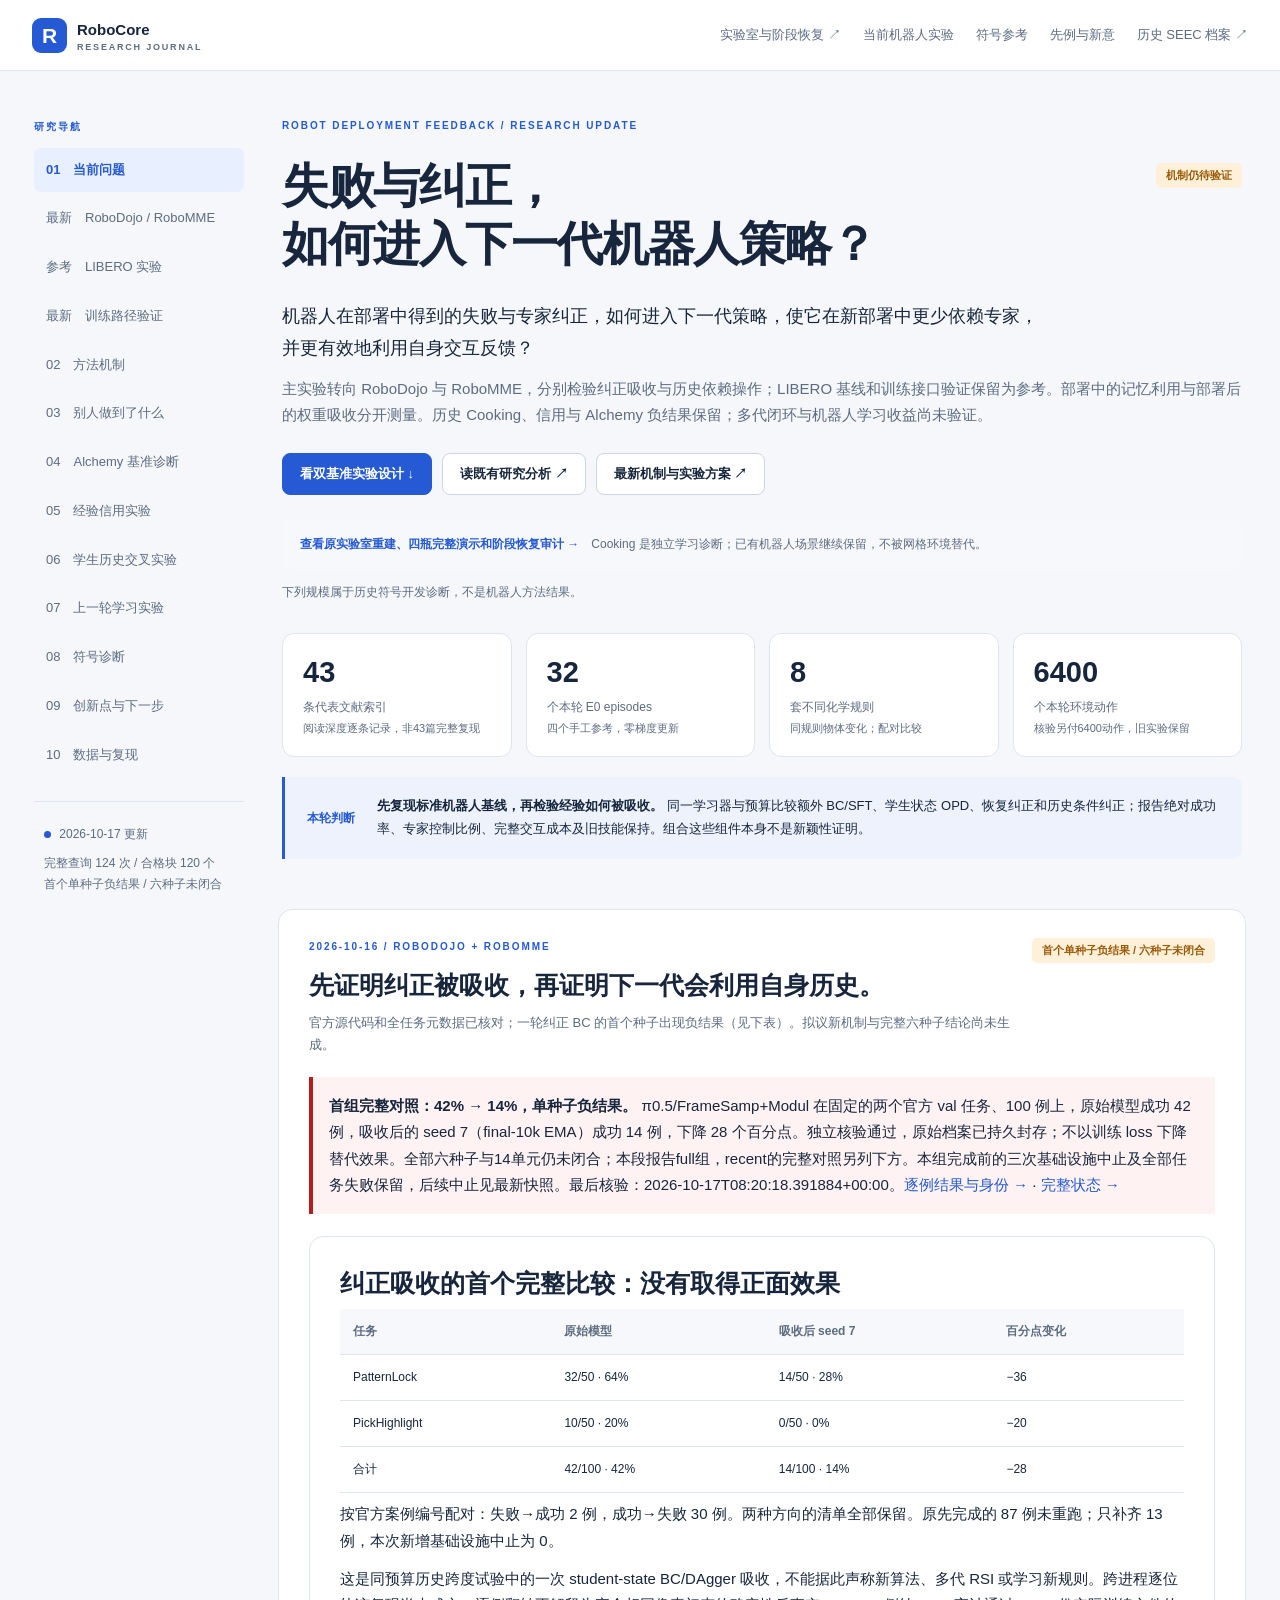
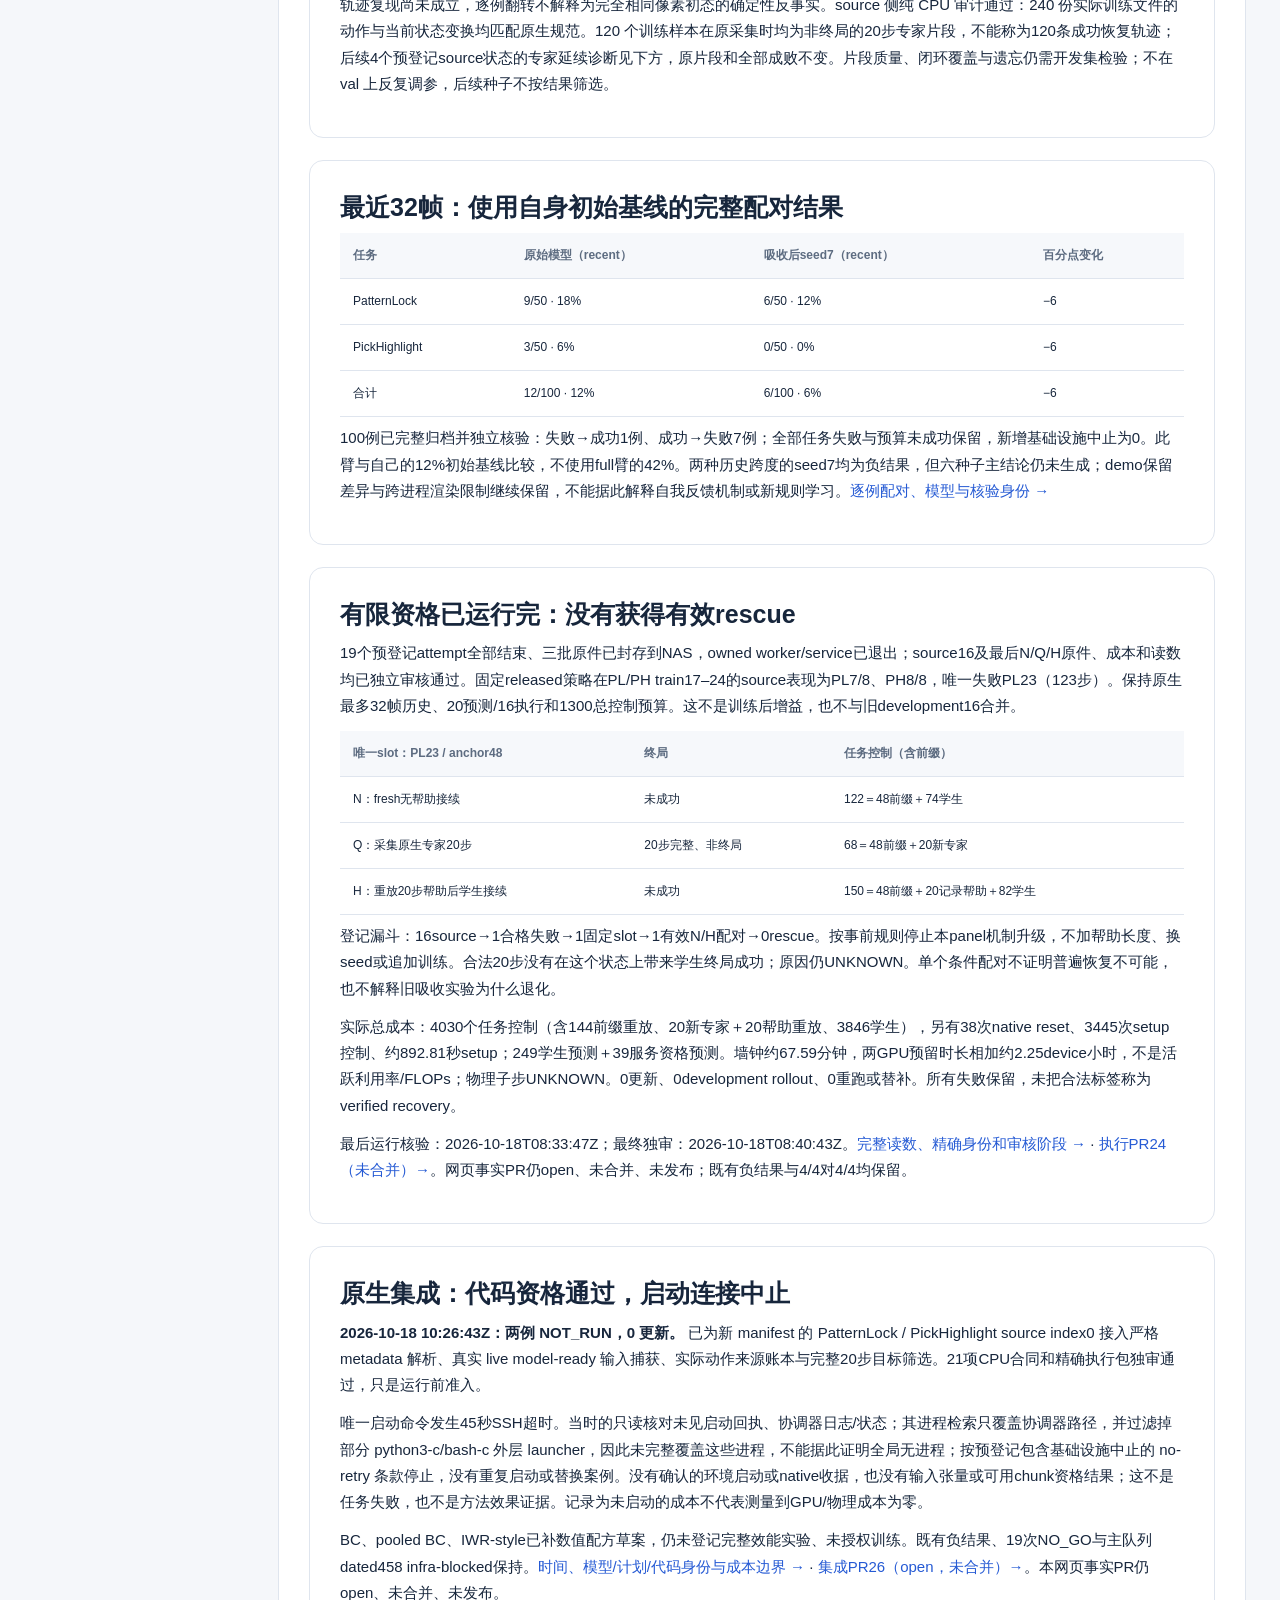
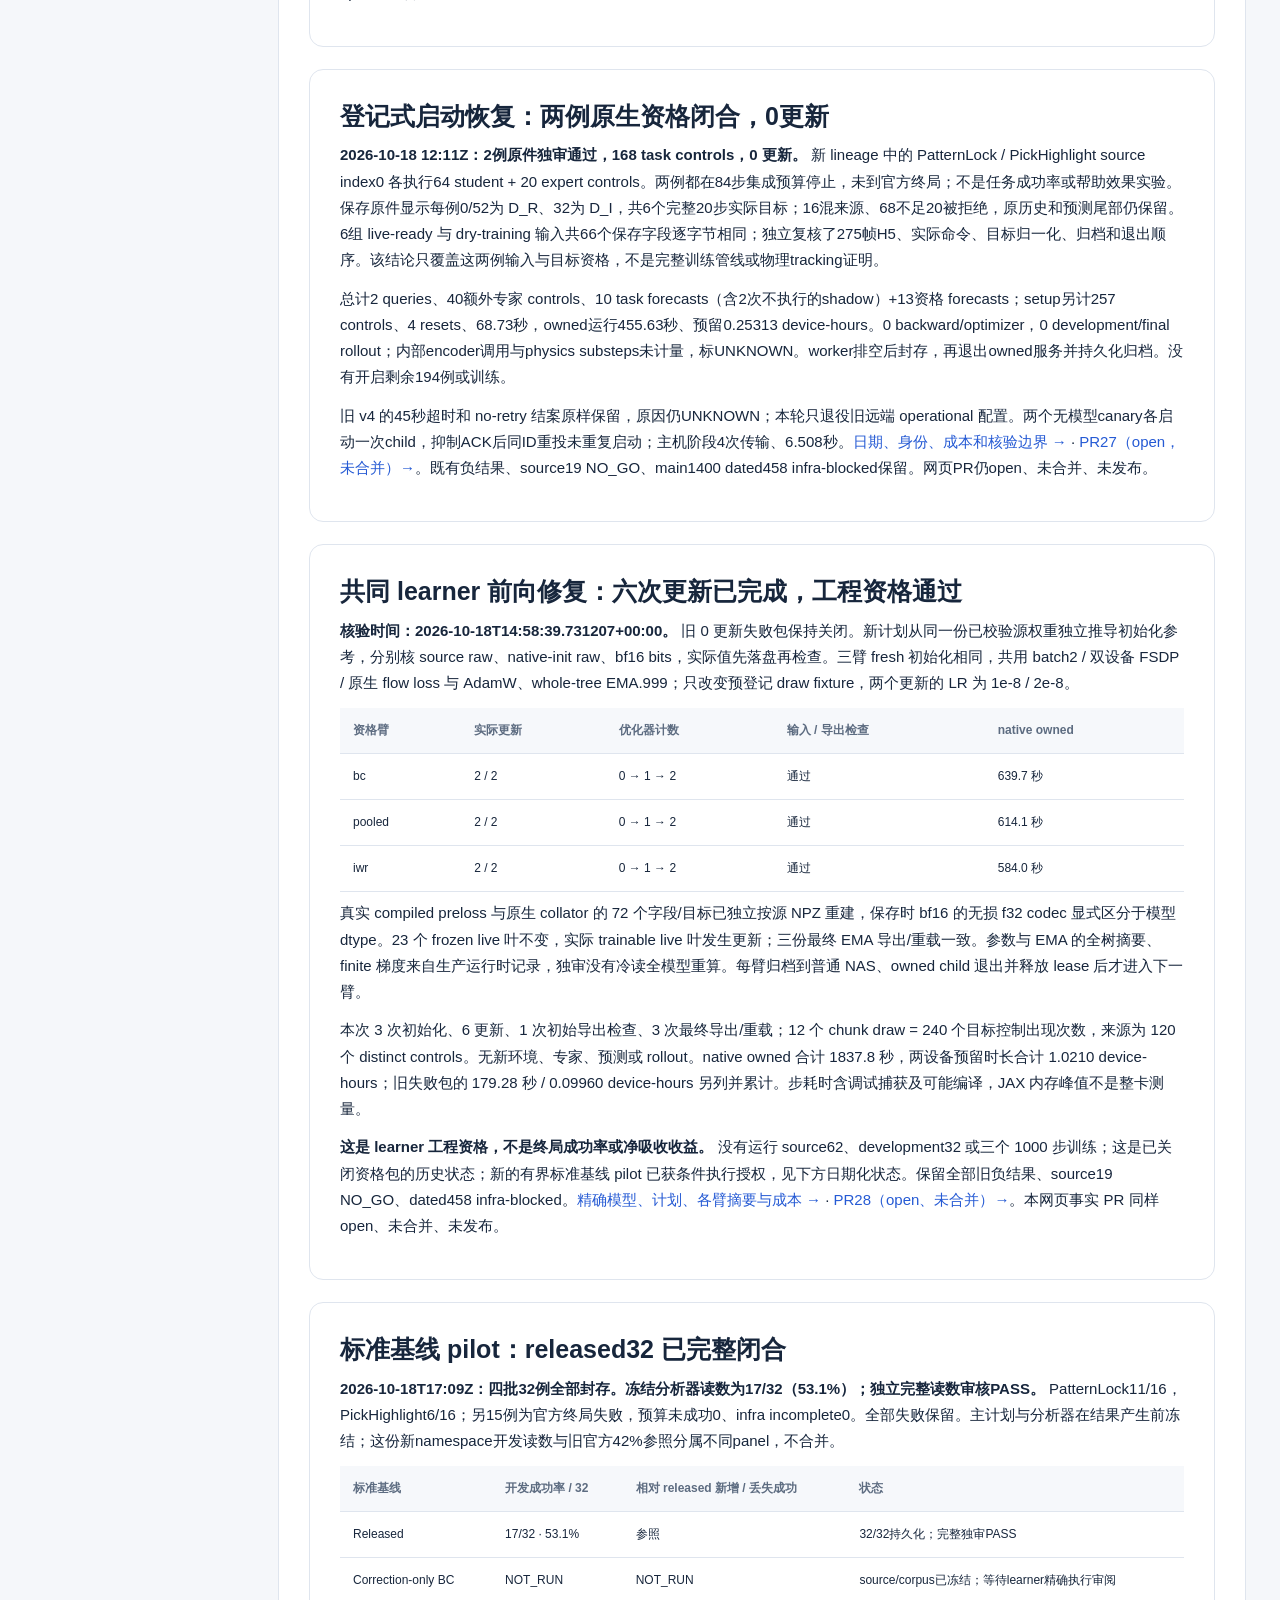
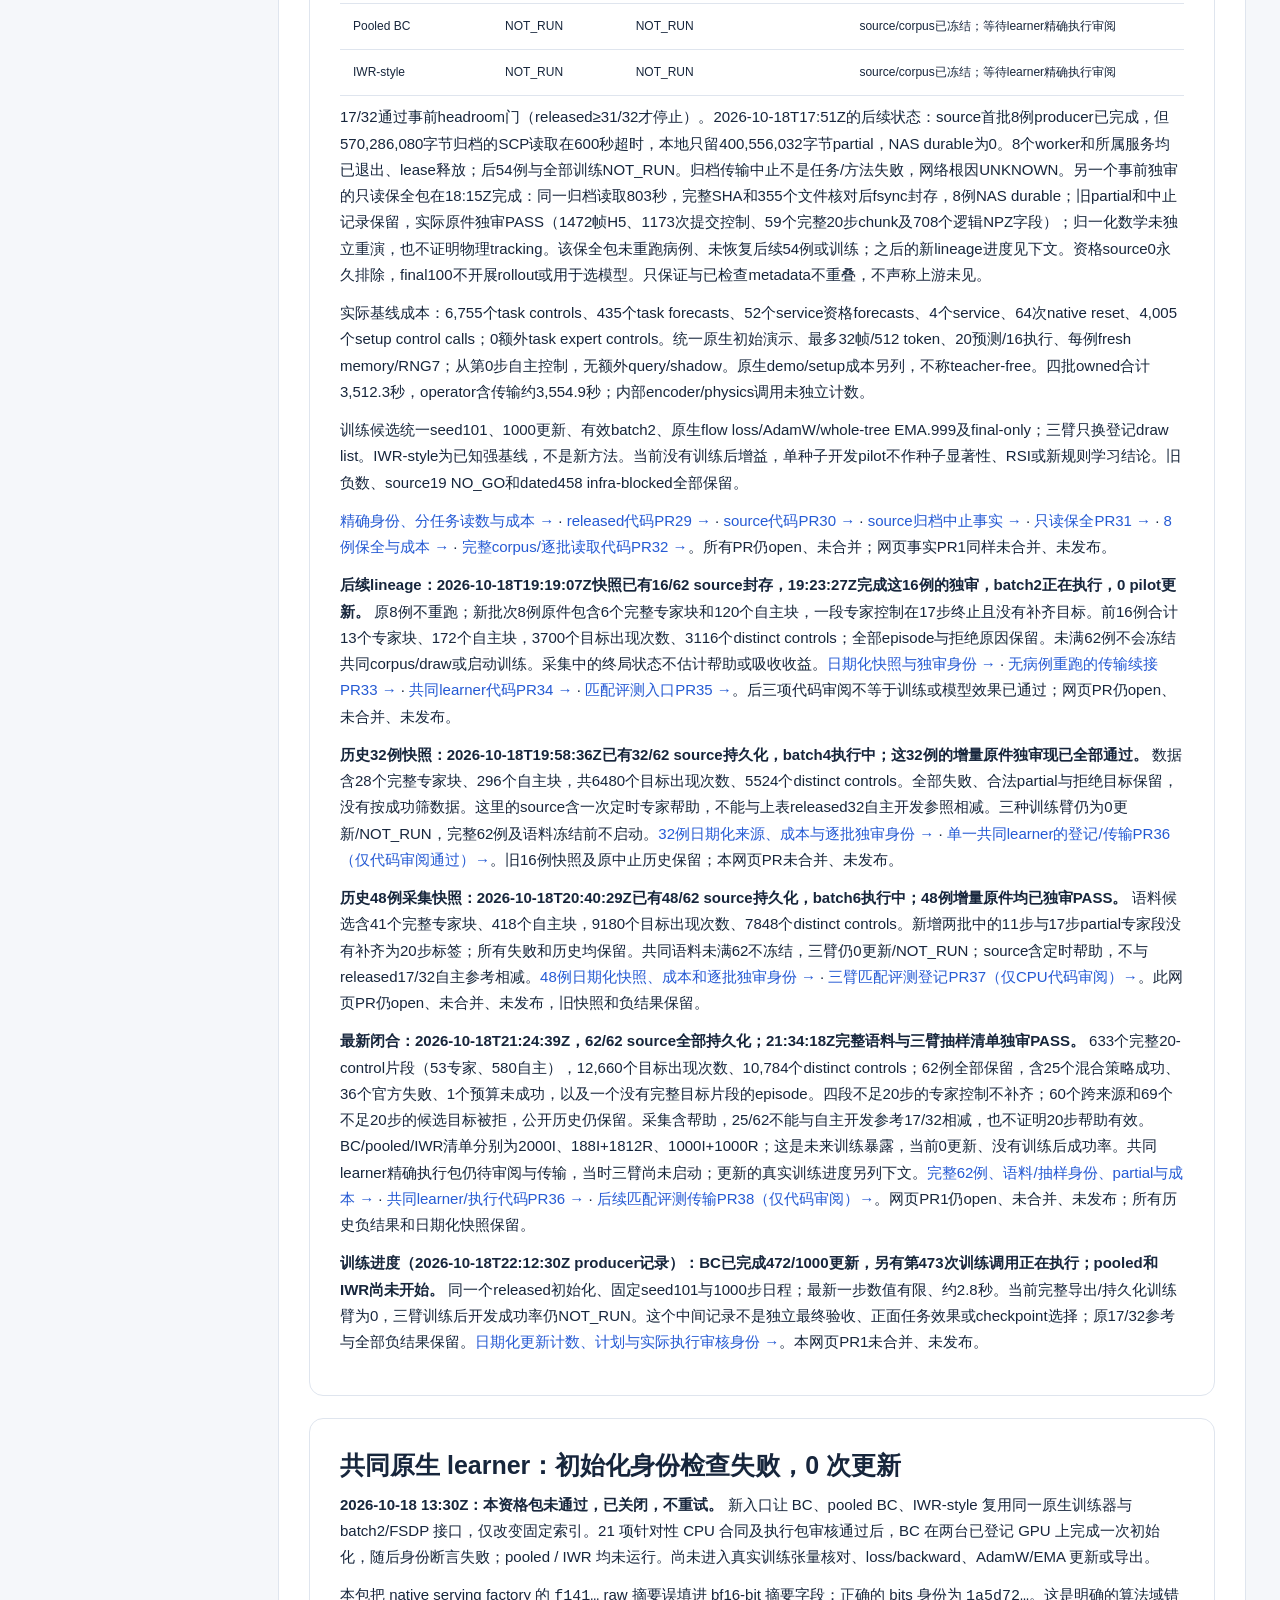
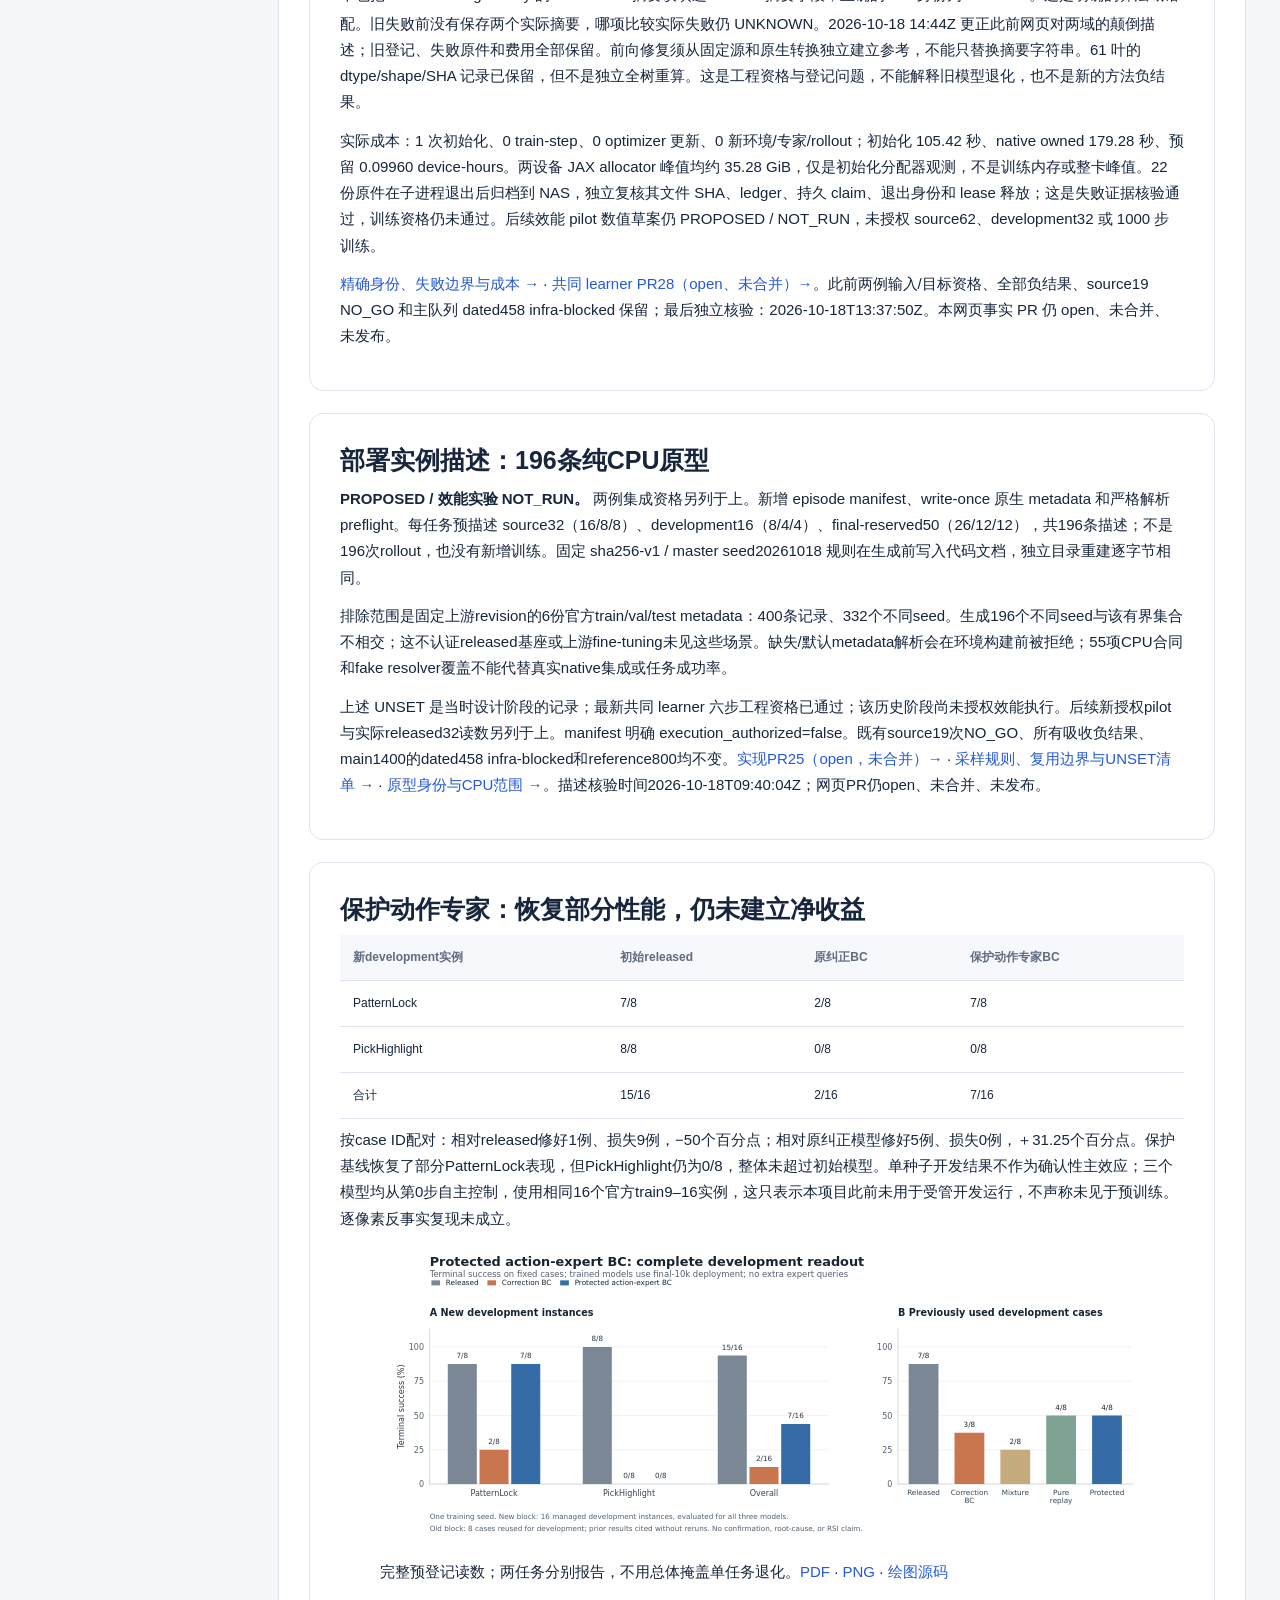
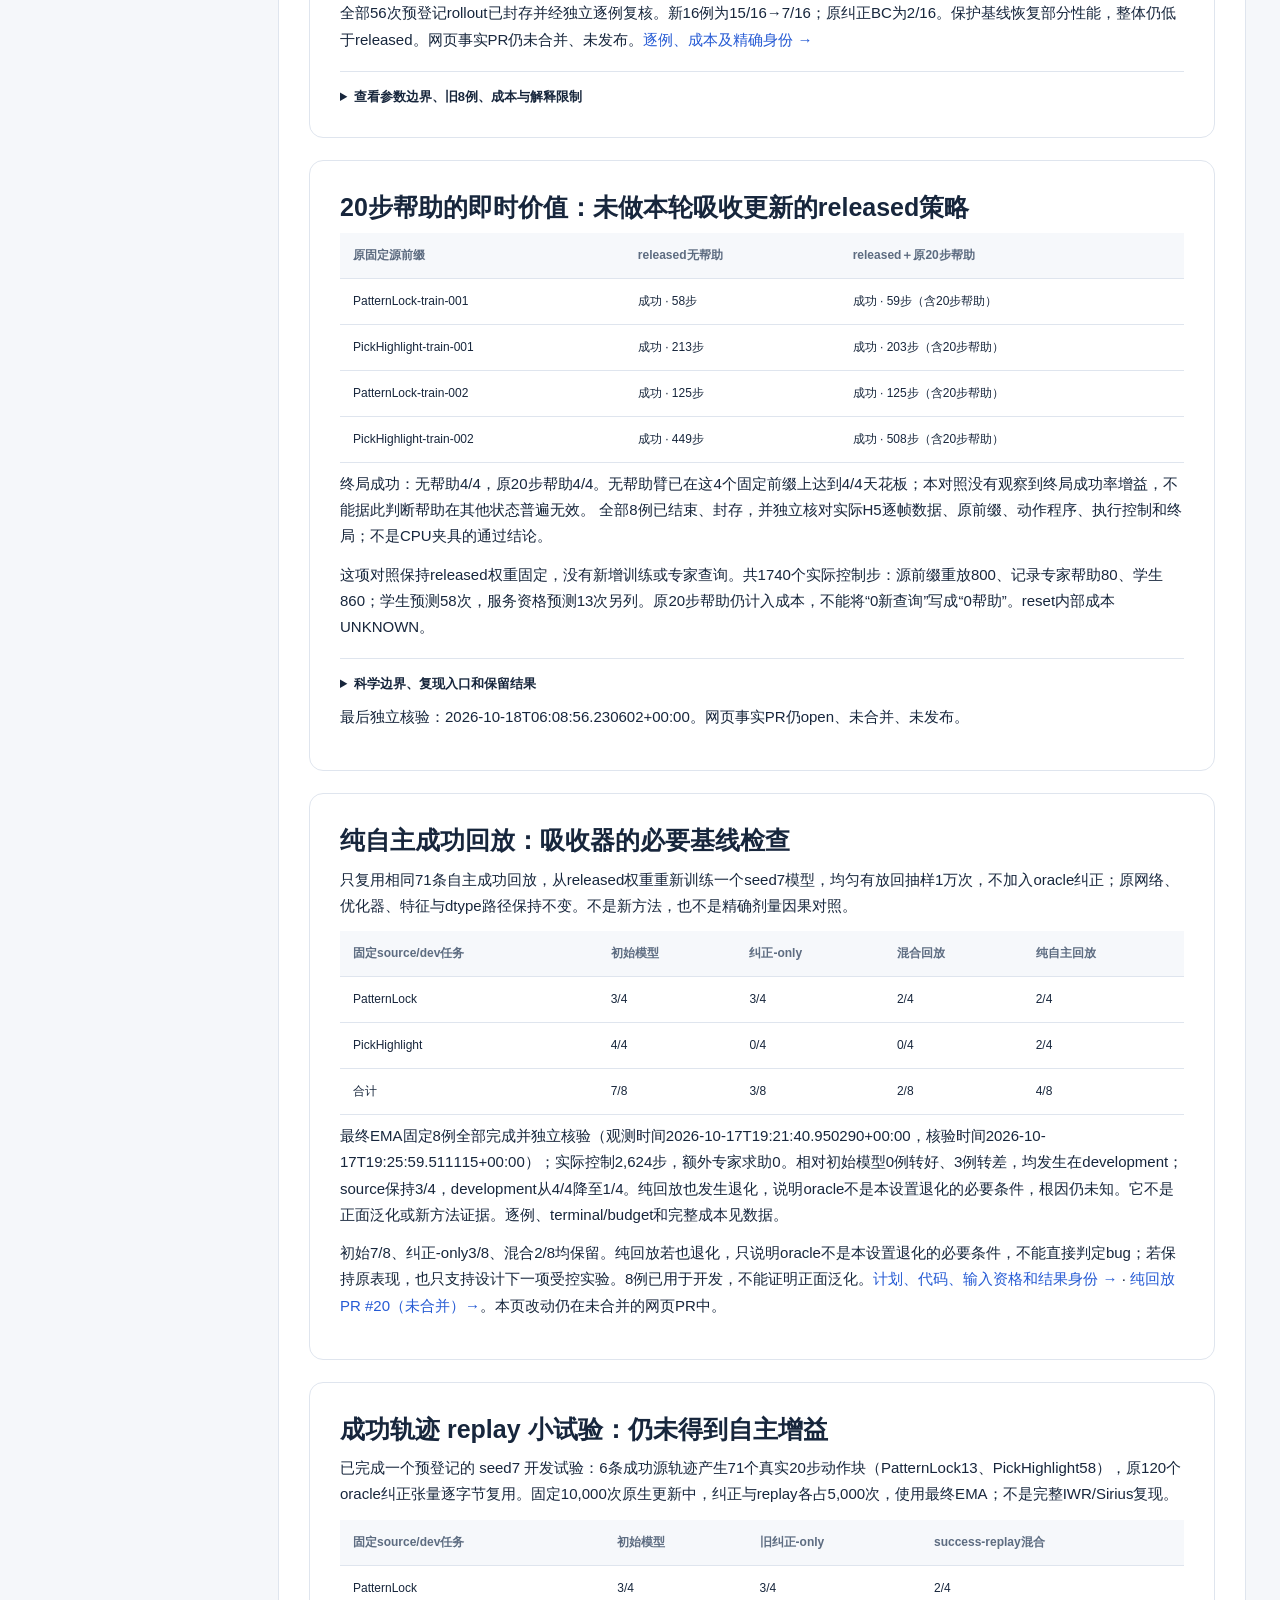
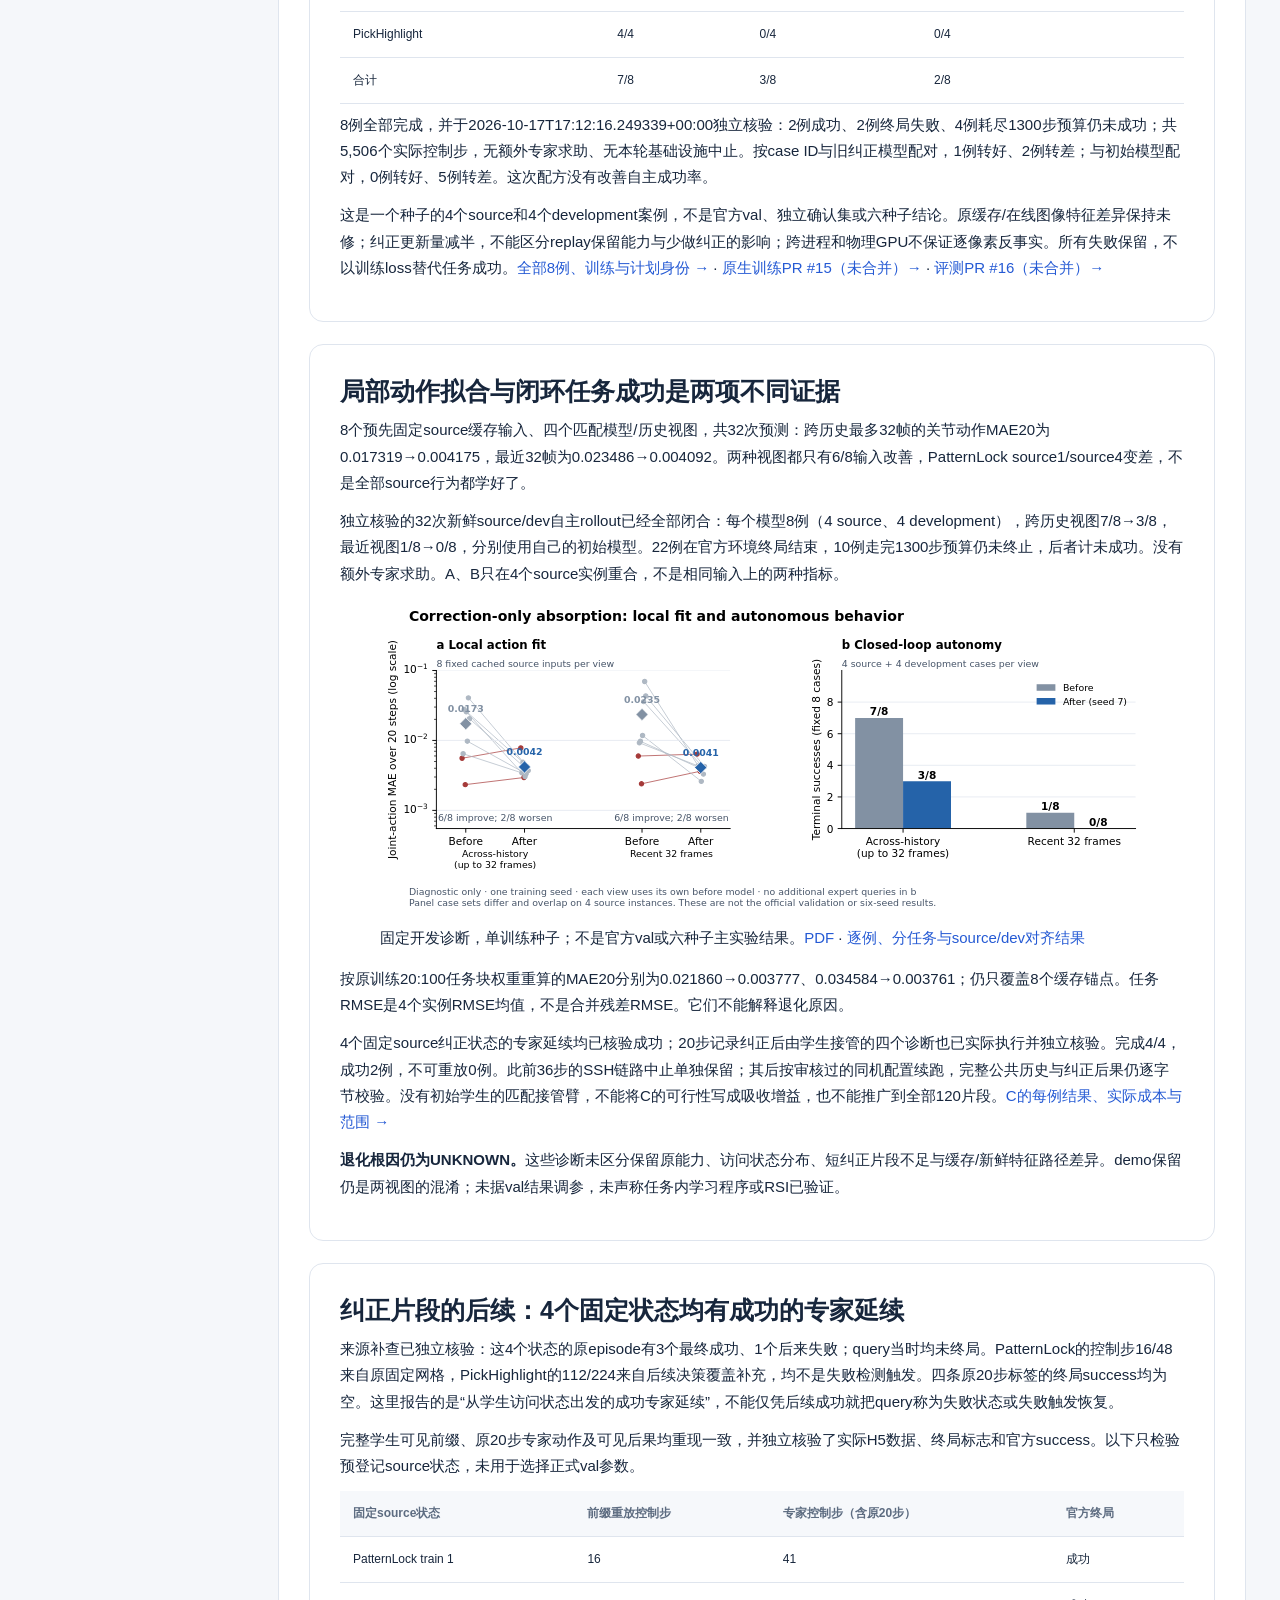
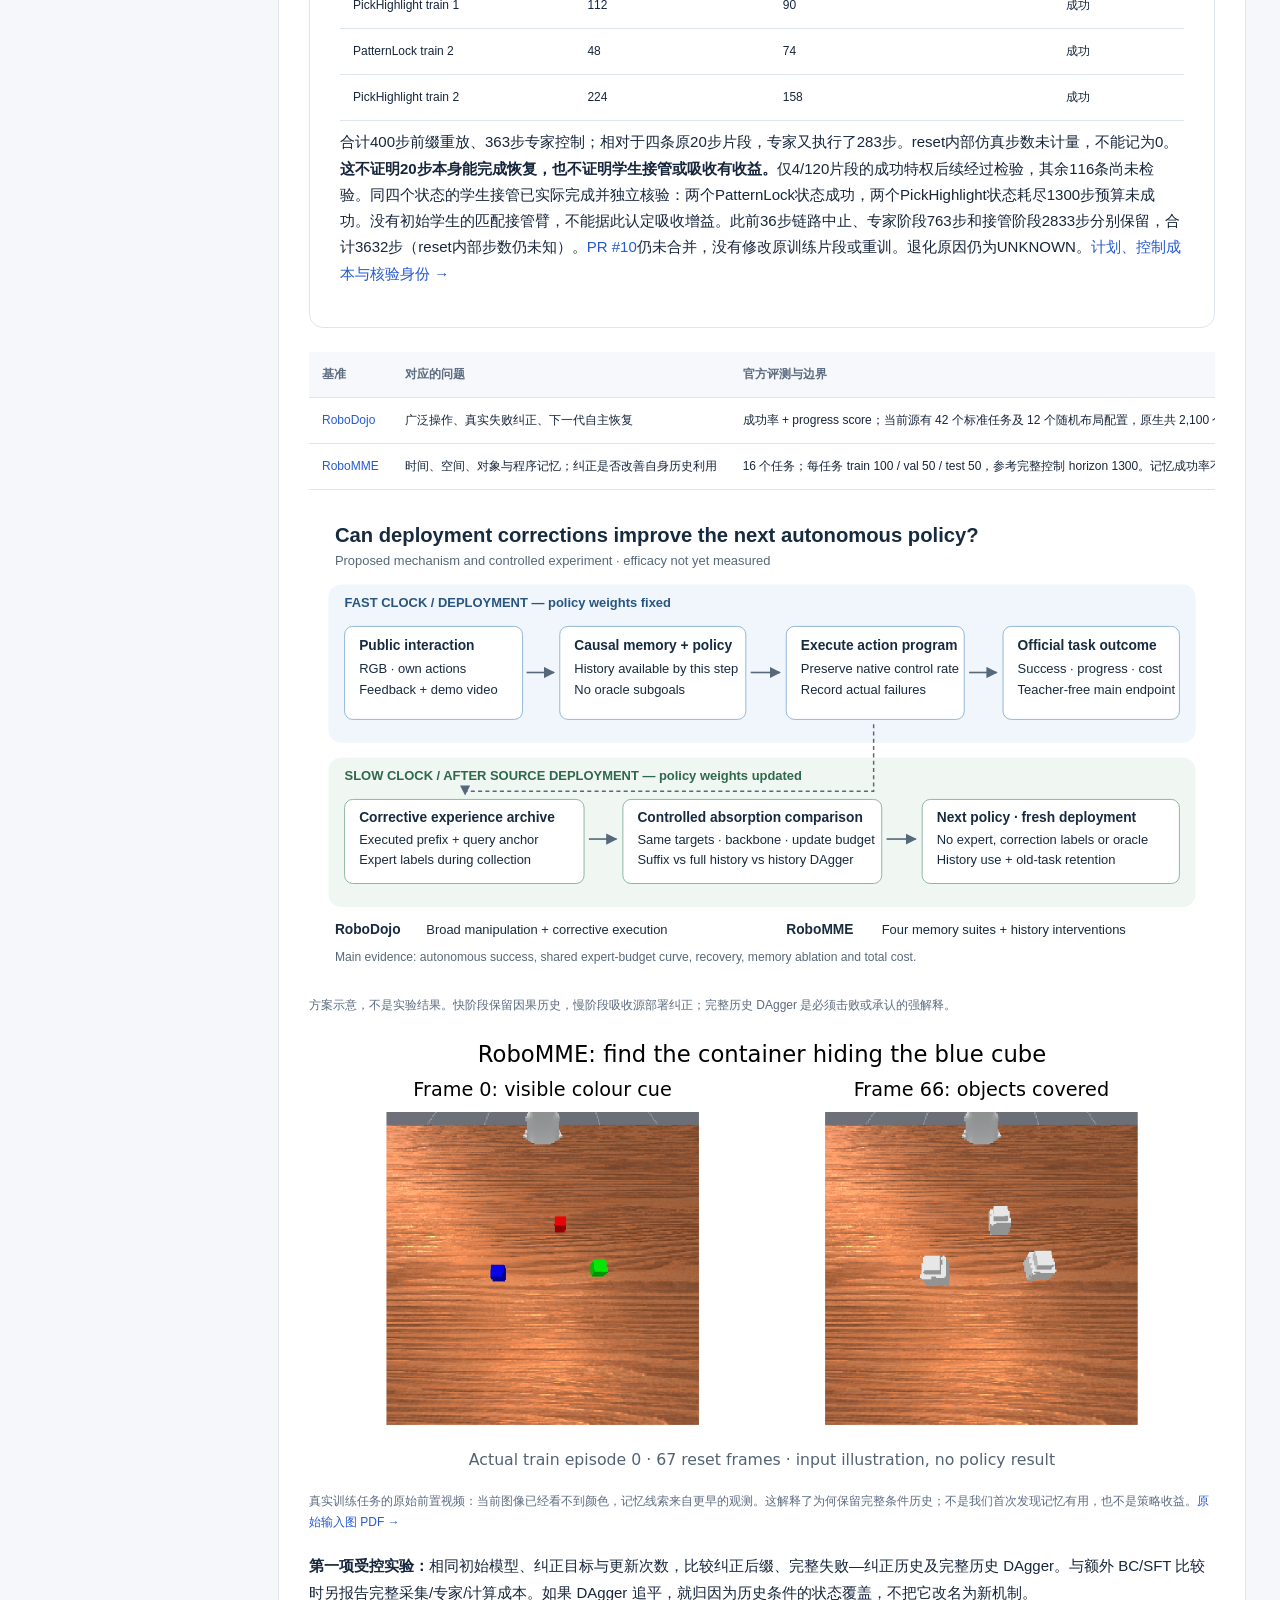
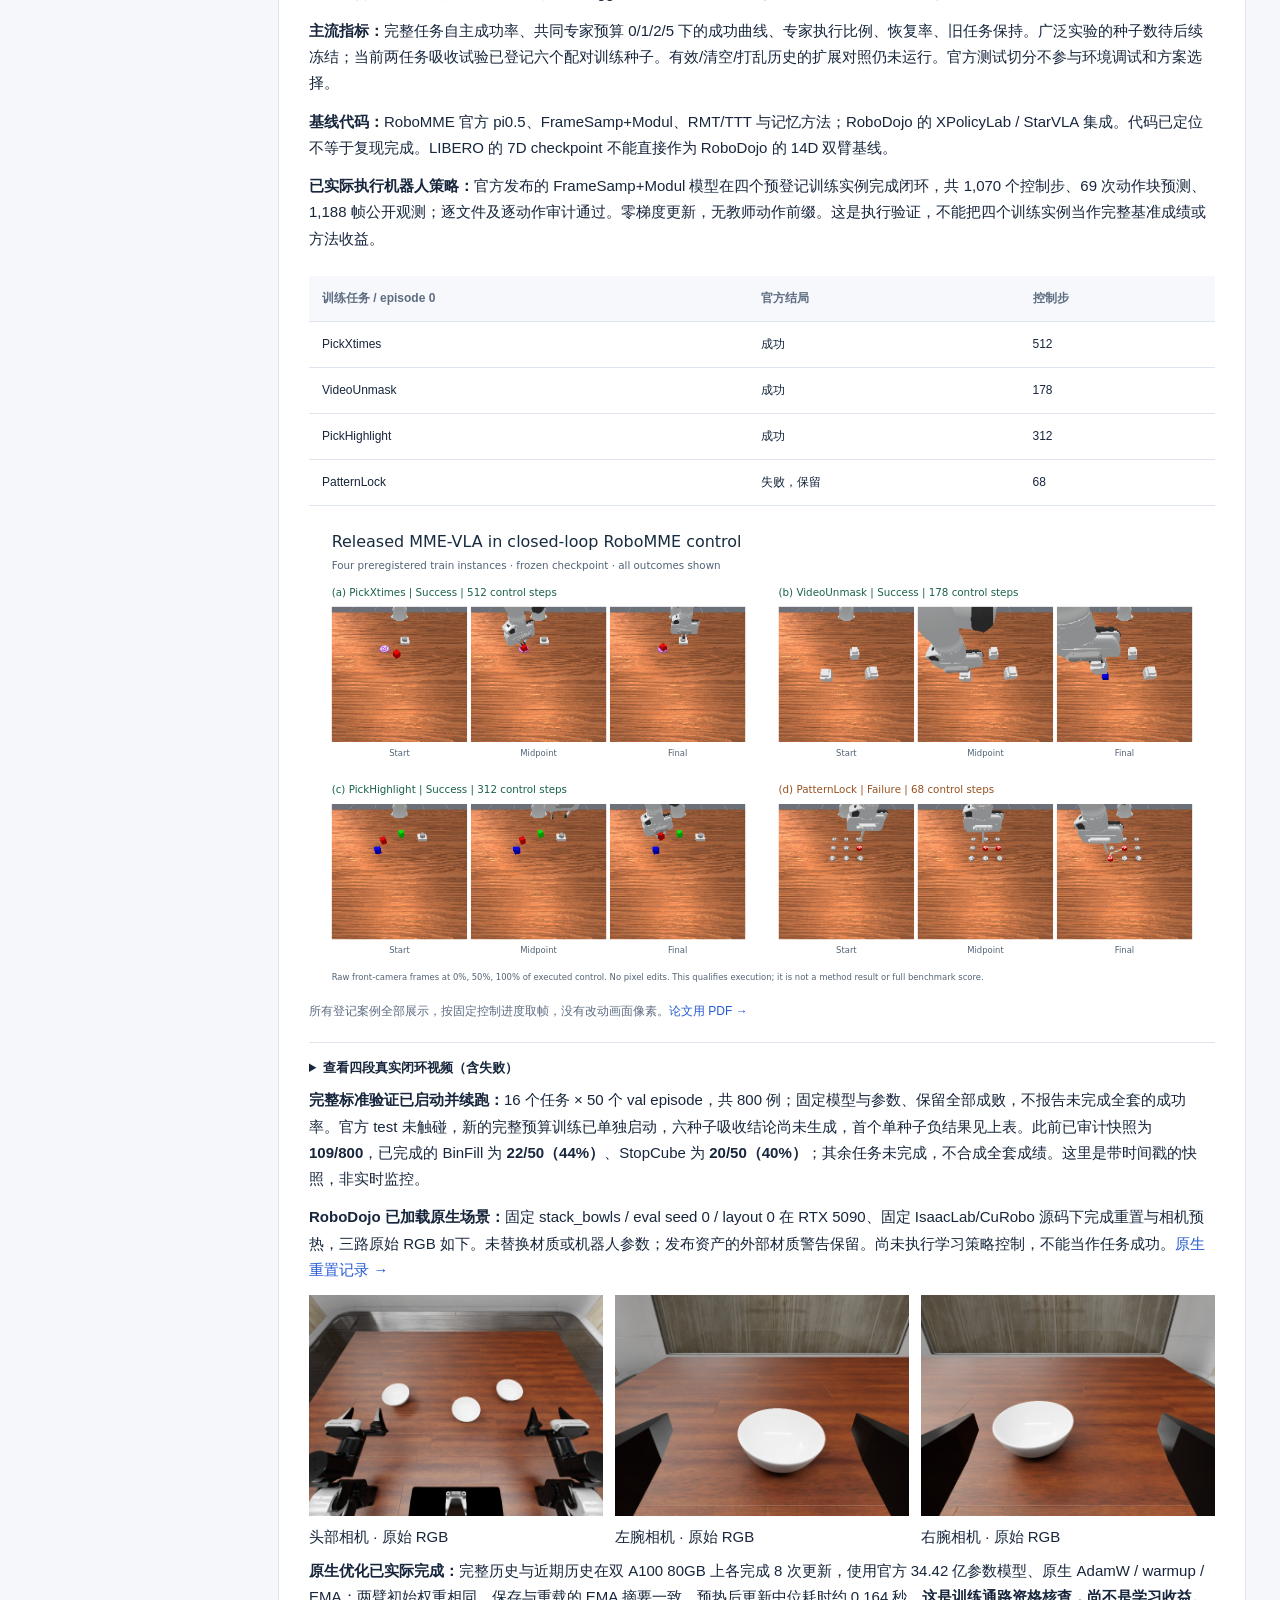
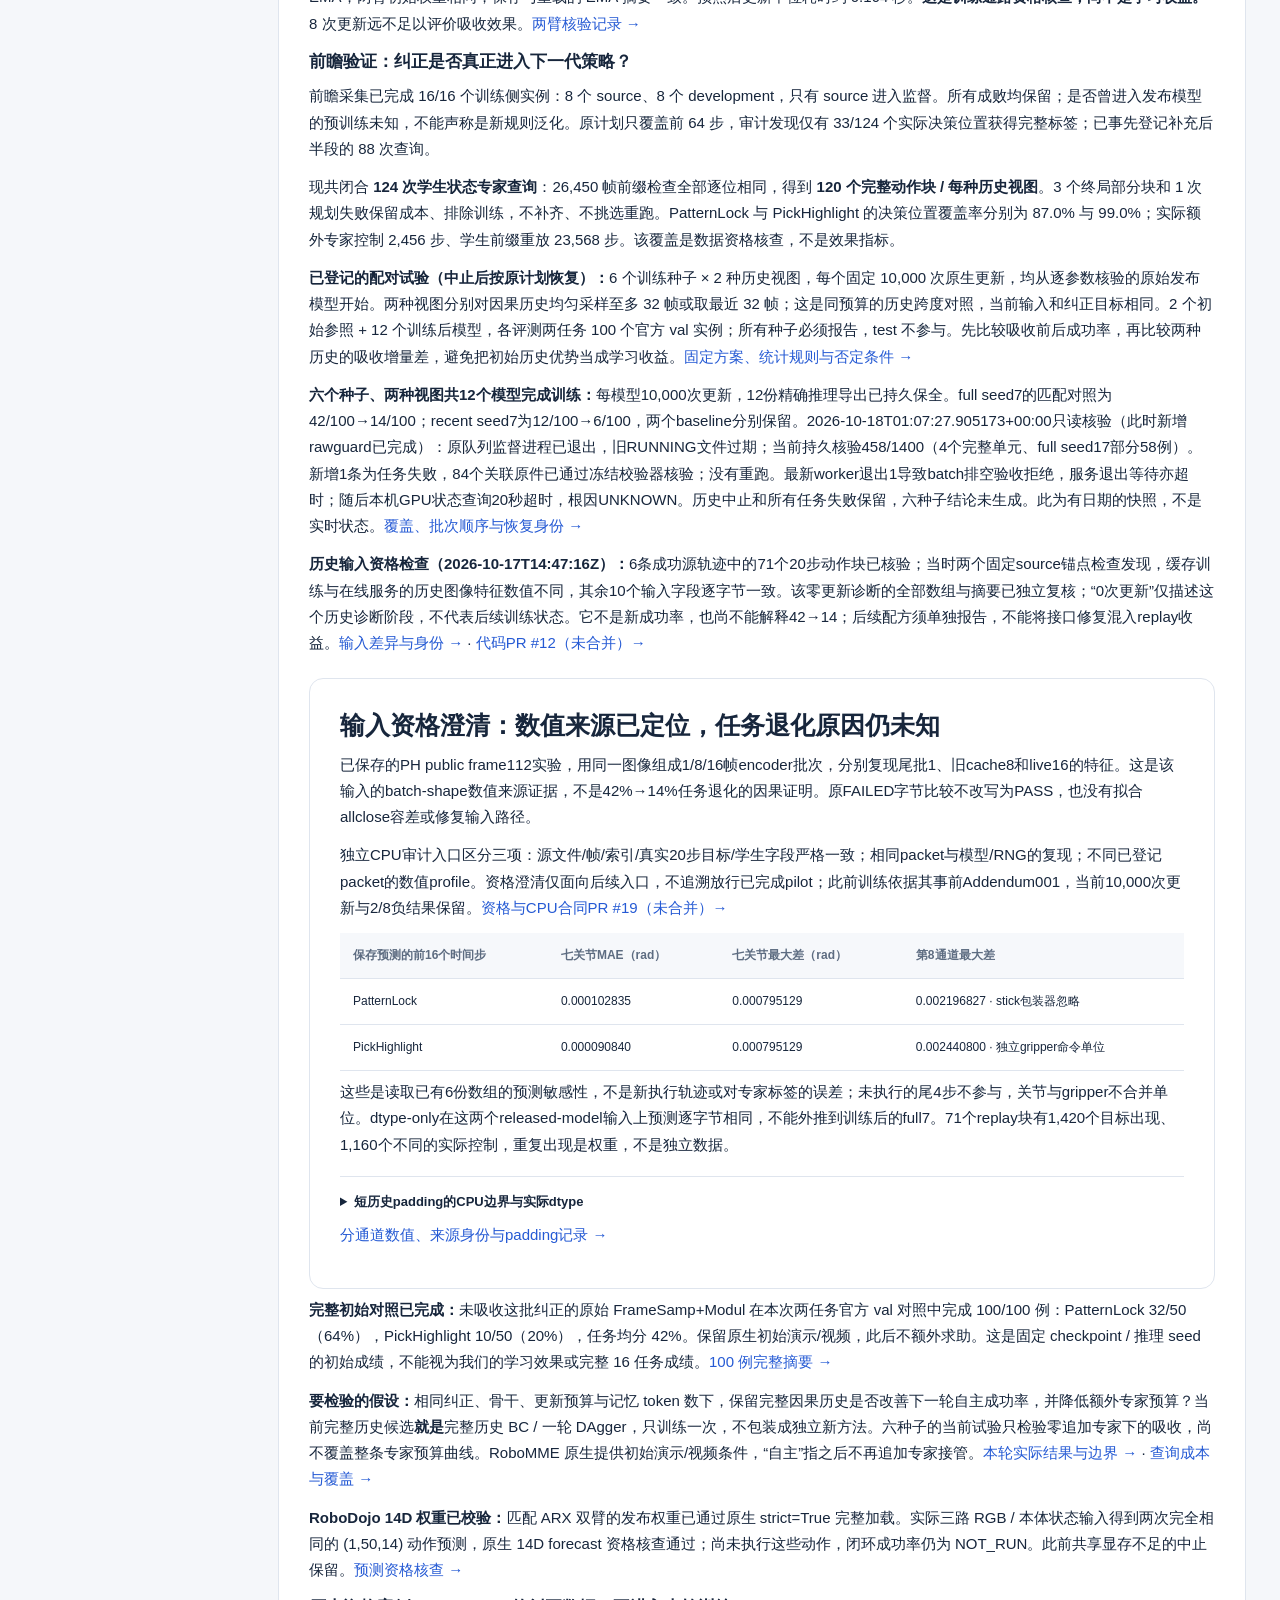
==== commit 3f4b1859: "docs: date first pilot BC update progress without efficacy claim" ====
--- a/learning.html
+++ b/learning.html
@@ -20,7 +20,7 @@
 <section class="card section" id="native-integration"><h2>原生集成：代码资格通过，启动连接中止</h2><p><strong>2026-10-18 10:26:43Z：两例 NOT_RUN，0 更新。</strong> 已为新 manifest 的 PatternLock / PickHighlight source index0 接入严格 metadata 解析、真实 live model-ready 输入捕获、实际动作来源账本与完整20步目标筛选。21项CPU合同和精确执行包独审通过，只是运行前准入。</p><p>唯一启动命令发生45秒SSH超时。当时的只读核对未见启动回执、协调器日志/状态；其进程检索只覆盖协调器路径，并过滤掉部分 python3-c/bash-c 外层 launcher，因此未完整覆盖这些进程，不能据此证明全局无进程；按预登记包含基础设施中止的 no-retry 条款停止，没有重复启动或替换案例。没有确认的环境启动或native收据，也没有输入张量或可用chunk资格结果；这不是任务失败，也不是方法效果证据。记录为未启动的成本不代表测量到GPU/物理成本为零。</p><p>BC、pooled BC、IWR-style已补数值配方草案，仍未登记完整效能实验、未授权训练。既有负结果、19次NO_GO与主队列dated458 infra-blocked保持。<a href="data/robomme-native-integration.json">时间、模型/计划/代码身份与成本边界 →</a> · <a href="https://github.com/asimfish/robocore/pull/26">集成PR26（open，未合并）→</a>。本网页事实PR仍open、未合并、未发布。</p></section>
 <section class="card section" id="registered-launch-recovery"><h2>登记式启动恢复：两例原生资格闭合，0更新</h2><p><strong>2026-10-18 12:11Z：2例原件独审通过，168 task controls，0 更新。</strong> 新 lineage 中的 PatternLock / PickHighlight source index0 各执行64 student + 20 expert controls。两例都在84步集成预算停止，未到官方终局；不是任务成功率或帮助效果实验。保存原件显示每例0/52为 D_R、32为 D_I，共6个完整20步实际目标；16混来源、68不足20被拒绝，原历史和预测尾部仍保留。6组 live-ready 与 dry-training 输入共66个保存字段逐字节相同；独立复核了275帧H5、实际命令、目标归一化、归档和退出顺序。该结论只覆盖这两例输入与目标资格，不是完整训练管线或物理tracking证明。</p><p>总计2 queries、40额外专家 controls、10 task forecasts（含2次不执行的shadow）+13资格 forecasts；setup另计257 controls、4 resets、68.73秒，owned运行455.63秒、预留0.25313 device-hours。0 backward/optimizer，0 development/final rollout；内部encoder调用与physics substeps未计量，标UNKNOWN。worker排空后封存，再退出owned服务并持久化归档。没有开启剩余194例或训练。</p><p>旧 v4 的45秒超时和 no-retry 结案原样保留，原因仍UNKNOWN；本轮只退役旧远端 operational 配置。两个无模型canary各启动一次child，抑制ACK后同ID重投未重复启动；主机阶段4次传输、6.508秒。<a href="data/robomme-registered-launch-recovery.json">日期、身份、成本和核验边界 →</a> · <a href="https://github.com/asimfish/robocore/pull/27">PR27（open，未合并）→</a>。既有负结果、source19 NO_GO、main1400 dated458 infra-blocked保留。网页PR仍open、未合并、未发布。</p></section>
 <section class="card section" id="native-learner-identity-repair"><h2>共同 learner 前向修复：六次更新已完成，工程资格通过</h2><p><strong>核验时间：2026-10-18T14:58:39.731207+00:00。</strong> 旧 0 更新失败包保持关闭。新计划从同一份已校验源权重独立推导初始化参考，分别核 source raw、native-init raw、bf16 bits，实际值先落盘再检查。三臂 fresh 初始化相同，共用 batch2 / 双设备 FSDP / 原生 flow loss 与 AdamW、whole-tree EMA.999；只改变预登记 draw fixture，两个更新的 LR 为 1e-8 / 2e-8。</p><table><thead><tr><th>资格臂</th><th>实际更新</th><th>优化器计数</th><th>输入 / 导出检查</th><th>native owned</th></tr></thead><tbody><tr><td>bc</td><td>2 / 2</td><td>0 → 1 → 2</td><td>通过</td><td>639.7 秒</td></tr><tr><td>pooled</td><td>2 / 2</td><td>0 → 1 → 2</td><td>通过</td><td>614.1 秒</td></tr><tr><td>iwr</td><td>2 / 2</td><td>0 → 1 → 2</td><td>通过</td><td>584.0 秒</td></tr></tbody></table><p>真实 compiled preloss 与原生 collator 的 72 个字段/目标已独立按源 NPZ 重建，保存时 bf16 的无损 f32 codec 显式区分于模型 dtype。23 个 frozen live 叶不变，实际 trainable live 叶发生更新；三份最终 EMA 导出/重载一致。参数与 EMA 的全树摘要、finite 梯度来自生产运行时记录，独审没有冷读全模型重算。每臂归档到普通 NAS、owned child 退出并释放 lease 后才进入下一臂。</p><p>本次 3 次初始化、6 更新、1 次初始导出检查、3 次最终导出/重载；12 个 chunk draw = 240 个目标控制出现次数，来源为 120 个 distinct controls。无新环境、专家、预测或 rollout。native owned 合计 1837.8 秒，两设备预留时长合计 1.0210 device-hours；旧失败包的 179.28 秒 / 0.09960 device-hours 另列并累计。步耗时含调试捕获及可能编译，JAX 内存峰值不是整卡测量。</p><p><strong>这是 learner 工程资格，不是终局成功率或净吸收收益。</strong> 没有运行 source62、development32 或三个 1000 步训练；这是已关闭资格包的历史状态；新的有界标准基线 pilot 已获条件执行授权，见下方日期化状态。保留全部旧负结果、source19 NO_GO、dated458 infra-blocked。<a href="data/robomme-native-learner-identity-repair.json">精确模型、计划、各臂摘要与成本 →</a> · <a href="https://github.com/asimfish/robocore/pull/28">PR28（open、未合并）→</a>。本网页事实 PR 同样 open、未合并、未发布。</p></section>
-<section class="card section" id="deployment-baseline-pilot"><h2>标准基线 pilot：released32 已完整闭合</h2><p><strong>2026-10-18T17:09Z：四批32例全部封存。冻结分析器读数为17/32（53.1%）；独立完整读数审核PASS。</strong> PatternLock11/16，PickHighlight6/16；另15例为官方终局失败，预算未成功0、infra incomplete0。全部失败保留。主计划与分析器在结果产生前冻结；这份新namespace开发读数与旧官方42%参照分属不同panel，不合并。</p><table><thead><tr><th>标准基线</th><th>开发成功率 / 32</th><th>相对 released 新增 / 丢失成功</th><th>状态</th></tr></thead><tbody><tr><td>Released</td><td>17/32 · 53.1%</td><td>参照</td><td>32/32持久化；完整独审PASS</td></tr><tr><td>Correction-only BC</td><td>NOT_RUN</td><td>NOT_RUN</td><td>source/corpus已冻结；等待learner精确执行审阅</td></tr><tr><td>Pooled BC</td><td>NOT_RUN</td><td>NOT_RUN</td><td>source/corpus已冻结；等待learner精确执行审阅</td></tr><tr><td>IWR-style</td><td>NOT_RUN</td><td>NOT_RUN</td><td>source/corpus已冻结；等待learner精确执行审阅</td></tr></tbody></table><p>17/32通过事前headroom门（released≥31/32才停止）。2026-10-18T17:51Z的后续状态：source首批8例producer已完成，但570,286,080字节归档的SCP读取在600秒超时，本地只留400,556,032字节partial，NAS durable为0。8个worker和所属服务均已退出、lease释放；后54例与全部训练NOT_RUN。归档传输中止不是任务/方法失败，网络根因UNKNOWN。另一个事前独审的只读保全包在18:15Z完成：同一归档读取803秒，完整SHA和355个文件核对后fsync封存，8例NAS durable；旧partial和中止记录保留，实际原件独审PASS（1472帧H5、1173次提交控制、59个完整20步chunk及708个逻辑NPZ字段）；归一化数学未独立重演，也不证明物理tracking。该保全包未重跑病例、未恢复后续54例或训练；之后的新lineage进度见下文。资格source0永久排除，final100不开展rollout或用于选模型。只保证与已检查metadata不重叠，不声称上游未见。</p><p>实际基线成本：6,755个task controls、435个task forecasts、52个service资格forecasts、4个service、64次native reset、4,005个setup control calls；0额外task expert controls。统一原生初始演示、最多32帧/512 token、20预测/16执行、每例fresh memory/RNG7；从第0步自主控制，无额外query/shadow。原生demo/setup成本另列，不称teacher-free。四批owned合计3,512.3秒，operator含传输约3,554.9秒；内部encoder/physics调用未独立计数。</p><p>训练候选统一seed101、1000更新、有效batch2、原生flow loss/AdamW/whole-tree EMA.999及final-only；三臂只换登记draw list。IWR-style为已知强基线，不是新方法。当前没有训练后增益，单种子开发pilot不作种子显著性、RSI或新规则学习结论。旧负数、source19 NO_GO和dated458 infra-blocked全部保留。</p><p><a href="data/robomme-baseline-pilot.json">精确身份、分任务读数与成本 →</a> · <a href="https://github.com/asimfish/robocore/pull/29">released代码PR29 →</a> · <a href="https://github.com/asimfish/robocore/pull/30">source代码PR30 →</a> · <a href="data/robomme-pilot-source-transport-20261018T175153Z.json">source归档中止事实 →</a> · <a href="https://github.com/asimfish/robocore/pull/31">只读保全PR31 →</a> · <a href="data/robomme-pilot-source-preserved8-20261018T181501Z.json">8例保全与成本 →</a> · <a href="https://github.com/asimfish/robocore/pull/32">完整corpus/逐批读取代码PR32 →</a>。所有PR仍open、未合并；网页事实PR1同样未合并、未发布。</p><p><strong>后续lineage：2026-10-18T19:19:07Z快照已有16/62 source封存，19:23:27Z完成这16例的独审，batch2正在执行，0 pilot更新。</strong> 原8例不重跑；新批次8例原件包含6个完整专家块和120个自主块，一段专家控制在17步终止且没有补齐目标。前16例合计13个专家块、172个自主块，3700个目标出现次数、3116个distinct controls；全部episode与拒绝原因保留。未满62例不会冻结共同corpus/draw或启动训练。采集中的终局状态不估计帮助或吸收收益。<a href="data/robomme-pilot-source-continuation16-20261018T191907Z.json">日期化快照与独审身份 →</a> · <a href="https://github.com/asimfish/robocore/pull/33">无病例重跑的传输续接PR33 →</a> · <a href="https://github.com/asimfish/robocore/pull/34">共同learner代码PR34 →</a> · <a href="https://github.com/asimfish/robocore/pull/35">匹配评测入口PR35 →</a>。后三项代码审阅不等于训练或模型效果已通过；网页PR仍open、未合并、未发布。</p><p><strong>历史32例快照：2026-10-18T19:58:36Z已有32/62 source持久化，batch4执行中；这32例的增量原件独审现已全部通过。</strong> 数据含28个完整专家块、296个自主块，共6480个目标出现次数、5524个distinct controls。全部失败、合法partial与拒绝目标保留，没有按成功筛数据。这里的source含一次定时专家帮助，不能与上表released32自主开发参照相减。三种训练臂仍为0更新/NOT_RUN，完整62例及语料冻结前不启动。<a href="data/robomme-pilot-source-continuation32-20261018T195835Z.json">32例日期化来源、成本与逐批独审身份 →</a> · <a href="https://github.com/asimfish/robocore/pull/36">单一共同learner的登记/传输PR36（仅代码审阅通过）→</a>。旧16例快照及原中止历史保留；本网页PR未合并、未发布。</p><p><strong>历史48例采集快照：2026-10-18T20:40:29Z已有48/62 source持久化，batch6执行中；48例增量原件均已独审PASS。</strong> 语料候选含41个完整专家块、418个自主块，9180个目标出现次数、7848个distinct controls。新增两批中的11步与17步partial专家段没有补齐为20步标签；所有失败和历史均保留。共同语料未满62不冻结，三臂仍0更新/NOT_RUN；source含定时帮助，不与released17/32自主参考相减。<a href="data/robomme-pilot-source-continuation48-20261018T204029Z.json">48例日期化快照、成本和逐批独审身份 →</a> · <a href="https://github.com/asimfish/robocore/pull/37">三臂匹配评测登记PR37（仅CPU代码审阅）→</a>。此网页PR仍open、未合并、未发布，旧快照和负结果保留。</p><p><strong>最新闭合：2026-10-18T21:24:39Z，62/62 source全部持久化；21:34:18Z完整语料与三臂抽样清单独审PASS。</strong> 633个完整20-control片段（53专家、580自主），12,660个目标出现次数、10,784个distinct controls；62例全部保留，含25个混合策略成功、36个官方失败、1个预算未成功，以及一个没有完整目标片段的episode。四段不足20步的专家控制不补齐；60个跨来源和69个不足20步的候选目标被拒，公开历史仍保留。采集含帮助，25/62不能与自主开发参考17/32相减，也不证明20步帮助有效。BC/pooled/IWR清单分别为2000I、188I+1812R、1000I+1000R；这是未来训练暴露，当前0更新、没有训练后成功率。共同learner精确执行包仍待审阅与传输，三臂均不冒称已启动。<a href="data/robomme-pilot-source62-corpus-20261018T212439Z.json">完整62例、语料/抽样身份、partial与成本 →</a> · <a href="https://github.com/asimfish/robocore/pull/36">共同learner/执行代码PR36 →</a> · <a href="https://github.com/asimfish/robocore/pull/38">后续匹配评测传输PR38（仅代码审阅）→</a>。网页PR1仍open、未合并、未发布；所有历史负结果和日期化快照保留。</p></section>
+<section class="card section" id="deployment-baseline-pilot"><h2>标准基线 pilot：released32 已完整闭合</h2><p><strong>2026-10-18T17:09Z：四批32例全部封存。冻结分析器读数为17/32（53.1%）；独立完整读数审核PASS。</strong> PatternLock11/16，PickHighlight6/16；另15例为官方终局失败，预算未成功0、infra incomplete0。全部失败保留。主计划与分析器在结果产生前冻结；这份新namespace开发读数与旧官方42%参照分属不同panel，不合并。</p><table><thead><tr><th>标准基线</th><th>开发成功率 / 32</th><th>相对 released 新增 / 丢失成功</th><th>状态</th></tr></thead><tbody><tr><td>Released</td><td>17/32 · 53.1%</td><td>参照</td><td>32/32持久化；完整独审PASS</td></tr><tr><td>Correction-only BC</td><td>NOT_RUN</td><td>NOT_RUN</td><td>source/corpus已冻结；等待learner精确执行审阅</td></tr><tr><td>Pooled BC</td><td>NOT_RUN</td><td>NOT_RUN</td><td>source/corpus已冻结；等待learner精确执行审阅</td></tr><tr><td>IWR-style</td><td>NOT_RUN</td><td>NOT_RUN</td><td>source/corpus已冻结；等待learner精确执行审阅</td></tr></tbody></table><p>17/32通过事前headroom门（released≥31/32才停止）。2026-10-18T17:51Z的后续状态：source首批8例producer已完成，但570,286,080字节归档的SCP读取在600秒超时，本地只留400,556,032字节partial，NAS durable为0。8个worker和所属服务均已退出、lease释放；后54例与全部训练NOT_RUN。归档传输中止不是任务/方法失败，网络根因UNKNOWN。另一个事前独审的只读保全包在18:15Z完成：同一归档读取803秒，完整SHA和355个文件核对后fsync封存，8例NAS durable；旧partial和中止记录保留，实际原件独审PASS（1472帧H5、1173次提交控制、59个完整20步chunk及708个逻辑NPZ字段）；归一化数学未独立重演，也不证明物理tracking。该保全包未重跑病例、未恢复后续54例或训练；之后的新lineage进度见下文。资格source0永久排除，final100不开展rollout或用于选模型。只保证与已检查metadata不重叠，不声称上游未见。</p><p>实际基线成本：6,755个task controls、435个task forecasts、52个service资格forecasts、4个service、64次native reset、4,005个setup control calls；0额外task expert controls。统一原生初始演示、最多32帧/512 token、20预测/16执行、每例fresh memory/RNG7；从第0步自主控制，无额外query/shadow。原生demo/setup成本另列，不称teacher-free。四批owned合计3,512.3秒，operator含传输约3,554.9秒；内部encoder/physics调用未独立计数。</p><p>训练候选统一seed101、1000更新、有效batch2、原生flow loss/AdamW/whole-tree EMA.999及final-only；三臂只换登记draw list。IWR-style为已知强基线，不是新方法。当前没有训练后增益，单种子开发pilot不作种子显著性、RSI或新规则学习结论。旧负数、source19 NO_GO和dated458 infra-blocked全部保留。</p><p><a href="data/robomme-baseline-pilot.json">精确身份、分任务读数与成本 →</a> · <a href="https://github.com/asimfish/robocore/pull/29">released代码PR29 →</a> · <a href="https://github.com/asimfish/robocore/pull/30">source代码PR30 →</a> · <a href="data/robomme-pilot-source-transport-20261018T175153Z.json">source归档中止事实 →</a> · <a href="https://github.com/asimfish/robocore/pull/31">只读保全PR31 →</a> · <a href="data/robomme-pilot-source-preserved8-20261018T181501Z.json">8例保全与成本 →</a> · <a href="https://github.com/asimfish/robocore/pull/32">完整corpus/逐批读取代码PR32 →</a>。所有PR仍open、未合并；网页事实PR1同样未合并、未发布。</p><p><strong>后续lineage：2026-10-18T19:19:07Z快照已有16/62 source封存，19:23:27Z完成这16例的独审，batch2正在执行，0 pilot更新。</strong> 原8例不重跑；新批次8例原件包含6个完整专家块和120个自主块，一段专家控制在17步终止且没有补齐目标。前16例合计13个专家块、172个自主块，3700个目标出现次数、3116个distinct controls；全部episode与拒绝原因保留。未满62例不会冻结共同corpus/draw或启动训练。采集中的终局状态不估计帮助或吸收收益。<a href="data/robomme-pilot-source-continuation16-20261018T191907Z.json">日期化快照与独审身份 →</a> · <a href="https://github.com/asimfish/robocore/pull/33">无病例重跑的传输续接PR33 →</a> · <a href="https://github.com/asimfish/robocore/pull/34">共同learner代码PR34 →</a> · <a href="https://github.com/asimfish/robocore/pull/35">匹配评测入口PR35 →</a>。后三项代码审阅不等于训练或模型效果已通过；网页PR仍open、未合并、未发布。</p><p><strong>历史32例快照：2026-10-18T19:58:36Z已有32/62 source持久化，batch4执行中；这32例的增量原件独审现已全部通过。</strong> 数据含28个完整专家块、296个自主块，共6480个目标出现次数、5524个distinct controls。全部失败、合法partial与拒绝目标保留，没有按成功筛数据。这里的source含一次定时专家帮助，不能与上表released32自主开发参照相减。三种训练臂仍为0更新/NOT_RUN，完整62例及语料冻结前不启动。<a href="data/robomme-pilot-source-continuation32-20261018T195835Z.json">32例日期化来源、成本与逐批独审身份 →</a> · <a href="https://github.com/asimfish/robocore/pull/36">单一共同learner的登记/传输PR36（仅代码审阅通过）→</a>。旧16例快照及原中止历史保留；本网页PR未合并、未发布。</p><p><strong>历史48例采集快照：2026-10-18T20:40:29Z已有48/62 source持久化，batch6执行中；48例增量原件均已独审PASS。</strong> 语料候选含41个完整专家块、418个自主块，9180个目标出现次数、7848个distinct controls。新增两批中的11步与17步partial专家段没有补齐为20步标签；所有失败和历史均保留。共同语料未满62不冻结，三臂仍0更新/NOT_RUN；source含定时帮助，不与released17/32自主参考相减。<a href="data/robomme-pilot-source-continuation48-20261018T204029Z.json">48例日期化快照、成本和逐批独审身份 →</a> · <a href="https://github.com/asimfish/robocore/pull/37">三臂匹配评测登记PR37（仅CPU代码审阅）→</a>。此网页PR仍open、未合并、未发布，旧快照和负结果保留。</p><p><strong>最新闭合：2026-10-18T21:24:39Z，62/62 source全部持久化；21:34:18Z完整语料与三臂抽样清单独审PASS。</strong> 633个完整20-control片段（53专家、580自主），12,660个目标出现次数、10,784个distinct controls；62例全部保留，含25个混合策略成功、36个官方失败、1个预算未成功，以及一个没有完整目标片段的episode。四段不足20步的专家控制不补齐；60个跨来源和69个不足20步的候选目标被拒，公开历史仍保留。采集含帮助，25/62不能与自主开发参考17/32相减，也不证明20步帮助有效。BC/pooled/IWR清单分别为2000I、188I+1812R、1000I+1000R；这是未来训练暴露，当前0更新、没有训练后成功率。共同learner精确执行包仍待审阅与传输，当时三臂尚未启动；更新的真实训练进度另列下文。<a href="data/robomme-pilot-source62-corpus-20261018T212439Z.json">完整62例、语料/抽样身份、partial与成本 →</a> · <a href="https://github.com/asimfish/robocore/pull/36">共同learner/执行代码PR36 →</a> · <a href="https://github.com/asimfish/robocore/pull/38">后续匹配评测传输PR38（仅代码审阅）→</a>。网页PR1仍open、未合并、未发布；所有历史负结果和日期化快照保留。</p><p><strong>训练进度（2026-10-18T22:12:30Z producer记录）：BC已完成472/1000更新，另有第473次训练调用正在执行；pooled和IWR尚未开始。</strong> 同一个released初始化、固定seed101与1000步日程；最新一步数值有限、约2.8秒。当前完整导出/持久化训练臂为0，三臂训练后开发成功率仍NOT_RUN。这个中间记录不是独立最终验收、正面任务效果或checkpoint选择；原17/32参考与全部负结果保留。<a href="data/robomme-pilot-bc-progress472-20261018T221230Z.json">日期化更新计数、计划与实际执行审核身份 →</a>。本网页PR1未合并、未发布。</p></section>
 <section class="card section" id="native-learner-qualification"><h2>共同原生 learner：初始化身份检查失败，0 次更新</h2><p><strong>2026-10-18 13:30Z：本资格包未通过，已关闭，不重试。</strong> 新入口让 BC、pooled BC、IWR-style 复用同一原生训练器与 batch2/FSDP 接口，仅改变固定索引。21 项针对性 CPU 合同及执行包审核通过后，BC 在两台已登记 GPU 上完成一次初始化，随后身份断言失败；pooled / IWR 均未运行。尚未进入真实训练张量核对、loss/backward、AdamW/EMA 更新或导出。</p><p>本包把 native serving factory 的 <code>f141…</code> raw 摘要误填进 bf16-bit 摘要字段；正确的 bits 身份为 <code>1a5d72…</code>。这是明确的算法域错配。旧失败前没有保存两个实际摘要，哪项比较实际失败仍 UNKNOWN。2026-10-18 14:44Z 更正此前网页对两域的颠倒描述；旧登记、失败原件和费用全部保留。前向修复须从固定源和原生转换独立建立参考，不能只替换摘要字符串。61 叶的 dtype/shape/SHA 记录已保留，但不是独立全树重算。这是工程资格与登记问题，不能解释旧模型退化，也不是新的方法负结果。</p><p>实际成本：1 次初始化、0 train-step、0 optimizer 更新、0 新环境/专家/rollout；初始化 105.42 秒、native owned 179.28 秒、预留 0.09960 device-hours。两设备 JAX allocator 峰值均约 35.28 GiB，仅是初始化分配器观测，不是训练内存或整卡峰值。22 份原件在子进程退出后归档到 NAS，独立复核其文件 SHA、ledger、持久 claim、退出身份和 lease 释放；这是失败证据核验通过，训练资格仍未通过。后续效能 pilot 数值草案仍 PROPOSED / NOT_RUN，未授权 source62、development32 或 1000 步训练。</p><p><a href="data/robomme-native-learner-qualification.json">精确身份、失败边界与成本 →</a> · <a href="https://github.com/asimfish/robocore/pull/28">共同 learner PR28（open、未合并）→</a>。此前两例输入/目标资格、全部负结果、source19 NO_GO 和主队列 dated458 infra-blocked 保留；最后独立核验：2026-10-18T13:37:50Z。本网页事实 PR 仍 open、未合并、未发布。</p></section>
 <section class="card section" id="deployment-manifest"><h2>部署实例描述：196条纯CPU原型</h2><p><strong>PROPOSED / 效能实验 NOT_RUN。</strong> 两例集成资格另列于上。新增 episode manifest、write-once 原生 metadata 和严格解析 preflight。每任务预描述 source32（16/8/8）、development16（8/4/4）、final-reserved50（26/12/12），共196条描述；不是196次rollout，也没有新增训练。固定 sha256-v1 / master seed20261018 规则在生成前写入代码文档，独立目录重建逐字节相同。</p><p>排除范围是固定上游revision的6份官方train/val/test metadata：400条记录、332个不同seed。生成196个不同seed与该有界集合不相交；这不认证released基座或上游fine-tuning未见这些场景。缺失/默认metadata解析会在环境构建前被拒绝；55项CPU合同和fake resolver覆盖不能代替真实native集成或任务成功率。</p><p>上述 UNSET 是当时设计阶段的记录；最新共同 learner 六步工程资格已通过；该历史阶段尚未授权效能执行。后续新授权pilot与实际released32读数另列于上。manifest 明确 execution_authorized=false。既有source19次NO_GO、所有吸收负结果、main1400的dated458 infra-blocked和reference800均不变。<a href="https://github.com/asimfish/robocore/pull/25">实现PR25（open，未合并）→</a> · <a href="https://github.com/asimfish/robocore/blob/7a206e9b65be2907cc9f635d90795e5e6a2f1469/docs/research/deployment_manifest_implementation.md">采样规则、复用边界与UNSET清单 →</a> · <a href="data/robomme-deployment-manifest.json">原型身份与CPU范围 →</a>。描述核验时间2026-10-18T09:40:04Z；网页PR仍open、未合并、未发布。</p></section>
 <section class="card section" id="protected-boundary"><h2>保护动作专家：恢复部分性能，仍未建立净收益</h2><table><thead><tr><th>新development实例</th><th>初始released</th><th>原纠正BC</th><th>保护动作专家BC</th></tr></thead><tbody><tr><td>PatternLock</td><td>7/8</td><td>2/8</td><td>7/8</td></tr><tr><td>PickHighlight</td><td>8/8</td><td>0/8</td><td>0/8</td></tr><tr><td>合计</td><td>15/16</td><td>2/16</td><td>7/16</td></tr></tbody></table><p>按case ID配对：相对released修好1例、损失9例，−50个百分点；相对原纠正模型修好5例、损失0例，＋31.25个百分点。保护基线恢复了部分PatternLock表现，但PickHighlight仍为0/8，整体未超过初始模型。单种子开发结果不作为确认性主效应；三个模型均从第0步自主控制，使用相同16个官方train9–16实例，这只表示本项目此前未用于受管开发运行，不声称未见于预训练。逐像素反事实复现未成立。</p><figure><img src="assets/figures/protected-boundary-development-v1.svg" alt="新16例：初始15、原纠正2、保护7成功；保护模型PatternLock7/8、PickHighlight0/8。旧8例五版本为7、3、2、4、4。单种子开发对照。" style="width:100%;height:auto"><figcaption>完整预登记读数；两任务分别报告，不用总体掩盖单任务退化。<a href="assets/figures/protected-boundary-development-v1.pdf">PDF</a> · <a href="assets/figures/protected-boundary-development-v1.png">PNG</a> · <a href="assets/figures/protected-boundary-development-v1.py">绘图源码</a></figcaption></figure><p>全部56次预登记rollout已封存并经独立逐例复核。新16例为15/16→7/16；原纠正BC为2/16。保护基线恢复部分性能，整体仍低于released。网页事实PR仍未合并、未发布。<a href="data/robomme-protected-boundary.json">逐例、成本及精确身份 →</a></p><details><summary>查看参数边界、旧8例、成本与解释限制</summary><p>原120条纠正输入、released初始化、seed7、10,000次更新及原生输入/精度路径保持不变。19个已有动作专家/投影参数叶可更新，42个视觉、语言和历史参数叶受保护；首步、最终原生权重和部署bf16中，受保护参数均与初始化逐字节一致。最终部署是预登记的19个动作EMA叶＋42个受保护live叶；原生全树EMA的舍入变化单独披露，未直接部署。这是“19叶优化边界＋protected live/action EMA导出”的组合配方，不是只改变mask的单因素实验，不能单独归因于冻结。19叶仍包含430,098,464个参数，不称轻量或预算优势。首步raw EMA中18个受保护native叶、11个inference叶变化只是本运行的数值事实，不能反推旧full-correction退化由EMA造成；旧full本来就在更新这些语言/历史参数。这些规则均在本候选更新之前登记，不是事后修补，也不是新颖机制。</p><p>旧8例仅给新候选各跑一次：初始7/8、纠正3/8、混合2/8、纯回放4/8、保护4/8；旧四版本引用原件未重跑。新候选旧8例为PatternLock4/4、PickHighlight0/4，source2/4、development2/4。这些旧例已用于开发，不并入新16例主读数。</p><p>2026-10-18T04:57:21.925406+00:00的执行记录显示全部56次rollout结束；本地NAS原件、2,131个关联产物、2,019个20×8预测程序及7批worker排空→归档→服务退出顺序已在后续独立核验中复核。新增1个模型、10,000次实际更新、31,823个控制步、0新增专家查询；91次服务资格预测另列。两GPU预留时长相加约7.54 GPU小时，流水线墙钟约3.77小时；不是实测活跃GPU利用率或FLOPs；reset内部步数等未测开销不写成0。此前零更新预检中止、归档读取超时、旧partial和所有负结果保留。最后核验：2026-10-18T05:05:28.723652+00:00。网页PR仍open、未合并、未发布。</p><p>根因仍UNKNOWN。只读动作合同审计未发现已核对活动关节/PH夹爪的动作空间或时基错位；PL物理上忽略的第8通道标签约定不同、PH夹爪裁剪映射单列，不据此归因。旧cache/live逐字节比较FAILED保留，合法数值profile没有被包装成输入修复。原六种子1400例与独立800例reference保持分离，不以这56例替代。 主队列最新已核验覆盖指针为FINAL_HANDOFF.json/STATE.md中的458/1400、独立infra阻塞；MAIN_QUEUE_BLOCKER.md和main-queue-current-incident.json的457是00:56–01:04历史快照，保留而非覆盖。最新健康读取仍是05:09Z的GPU1五秒超时，不宣称恢复运行。<a href="data/robomme-protected-boundary.json">全部56例、配对翻转、成本和来源身份 →</a> · <a href="https://github.com/asimfish/robocore/pull/21">代码PR21（未合并）→</a></p></details></section>
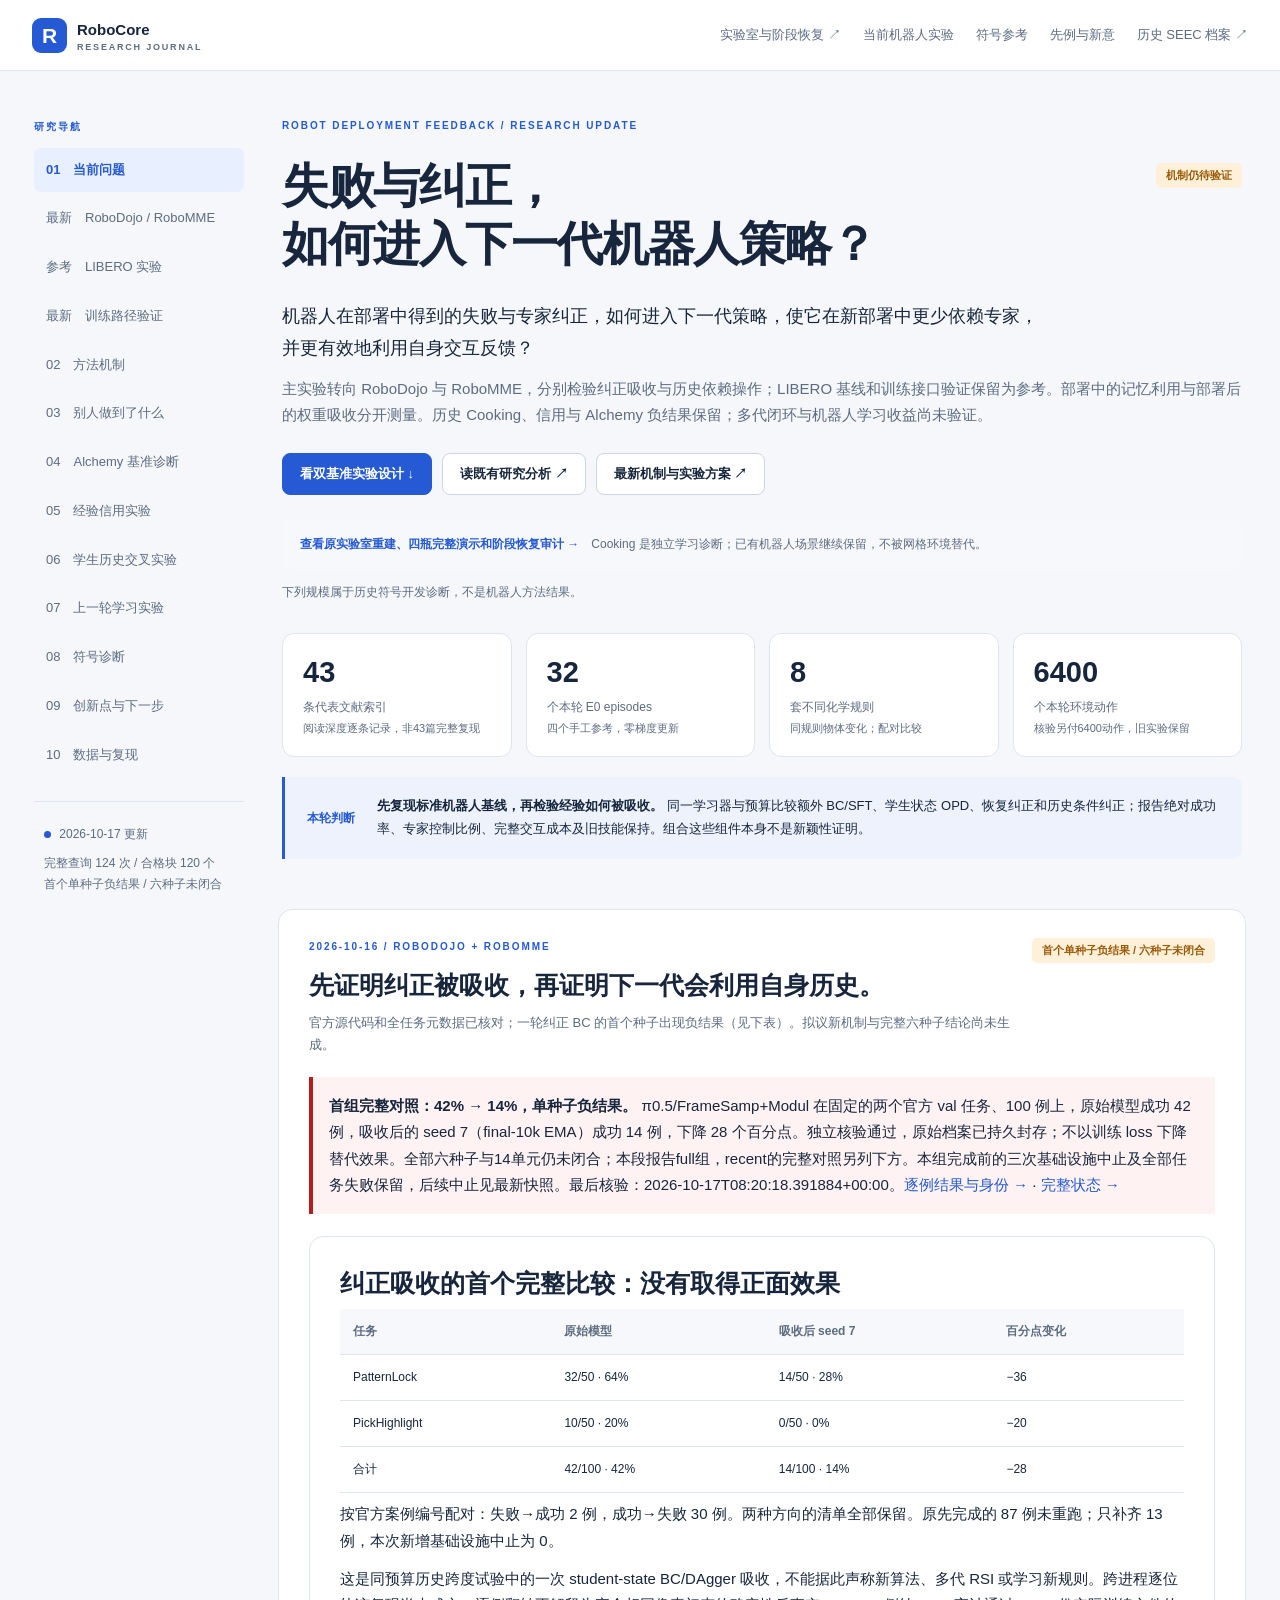
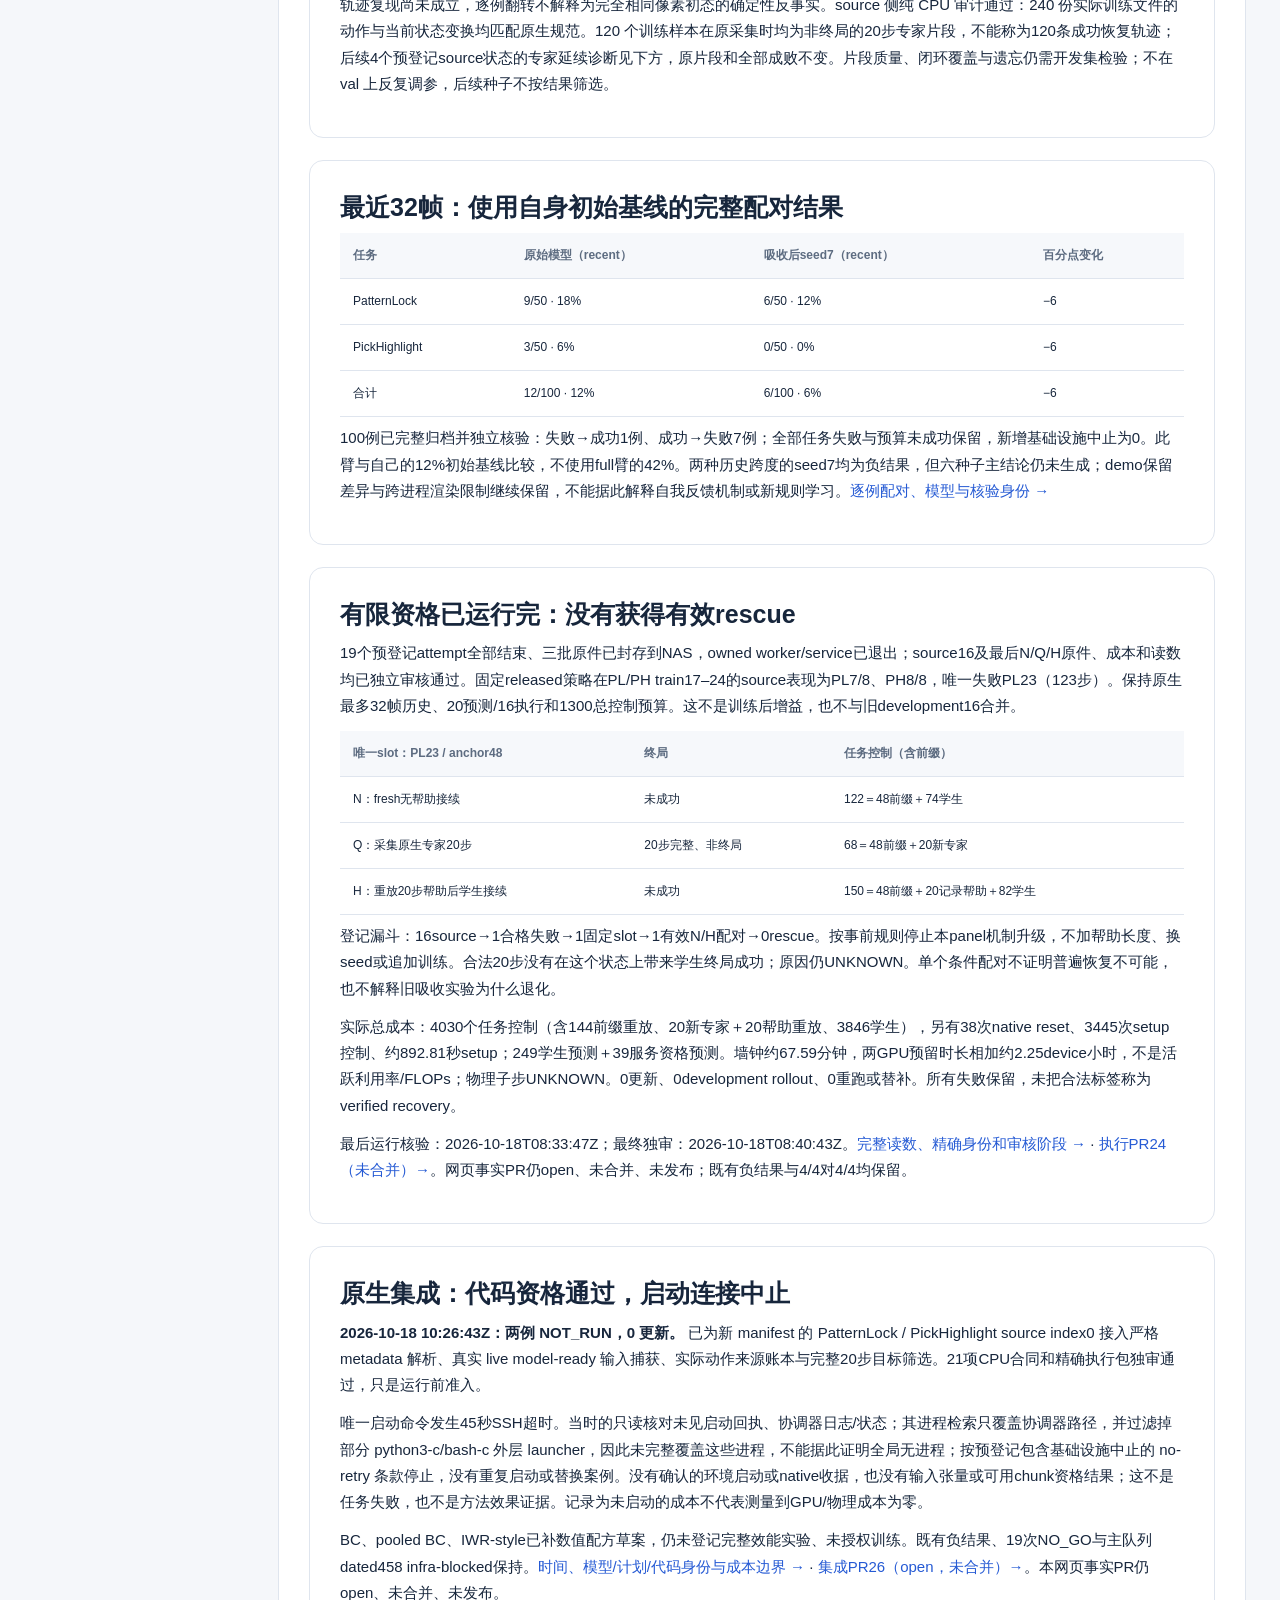
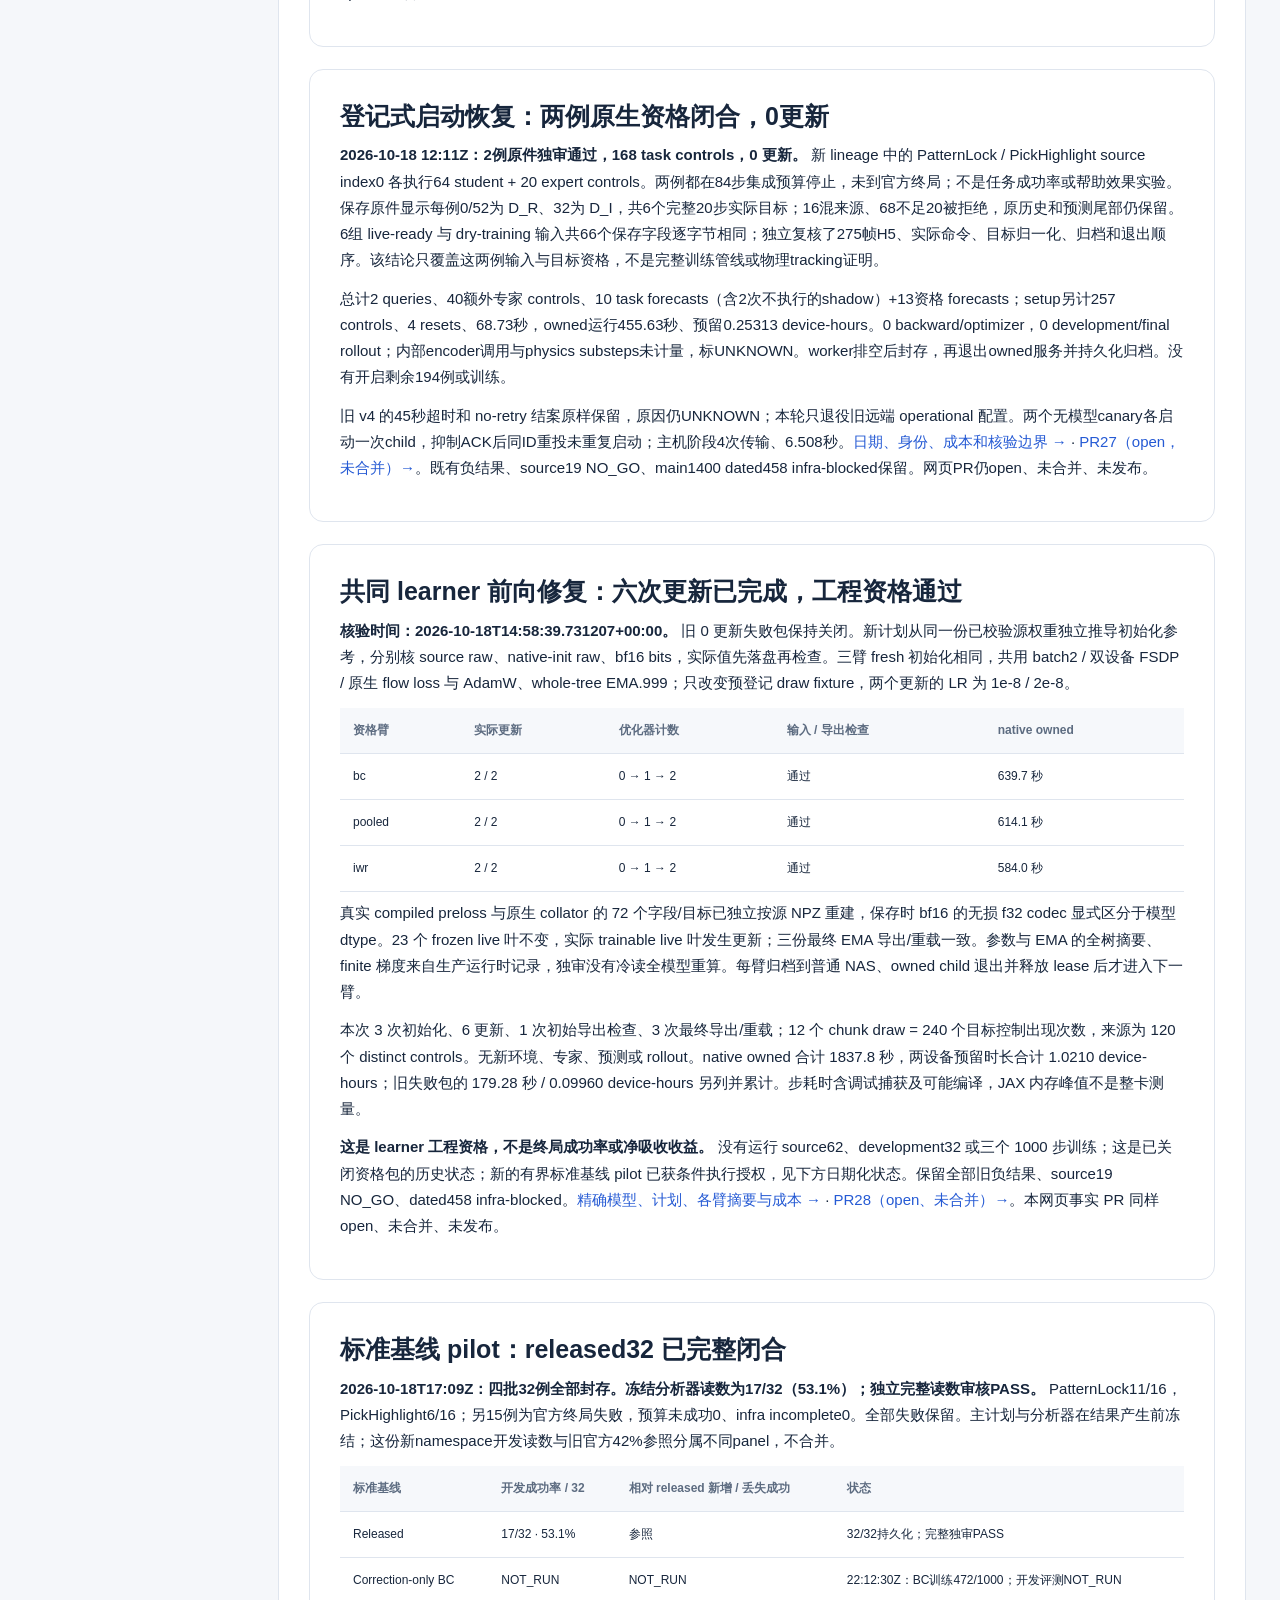
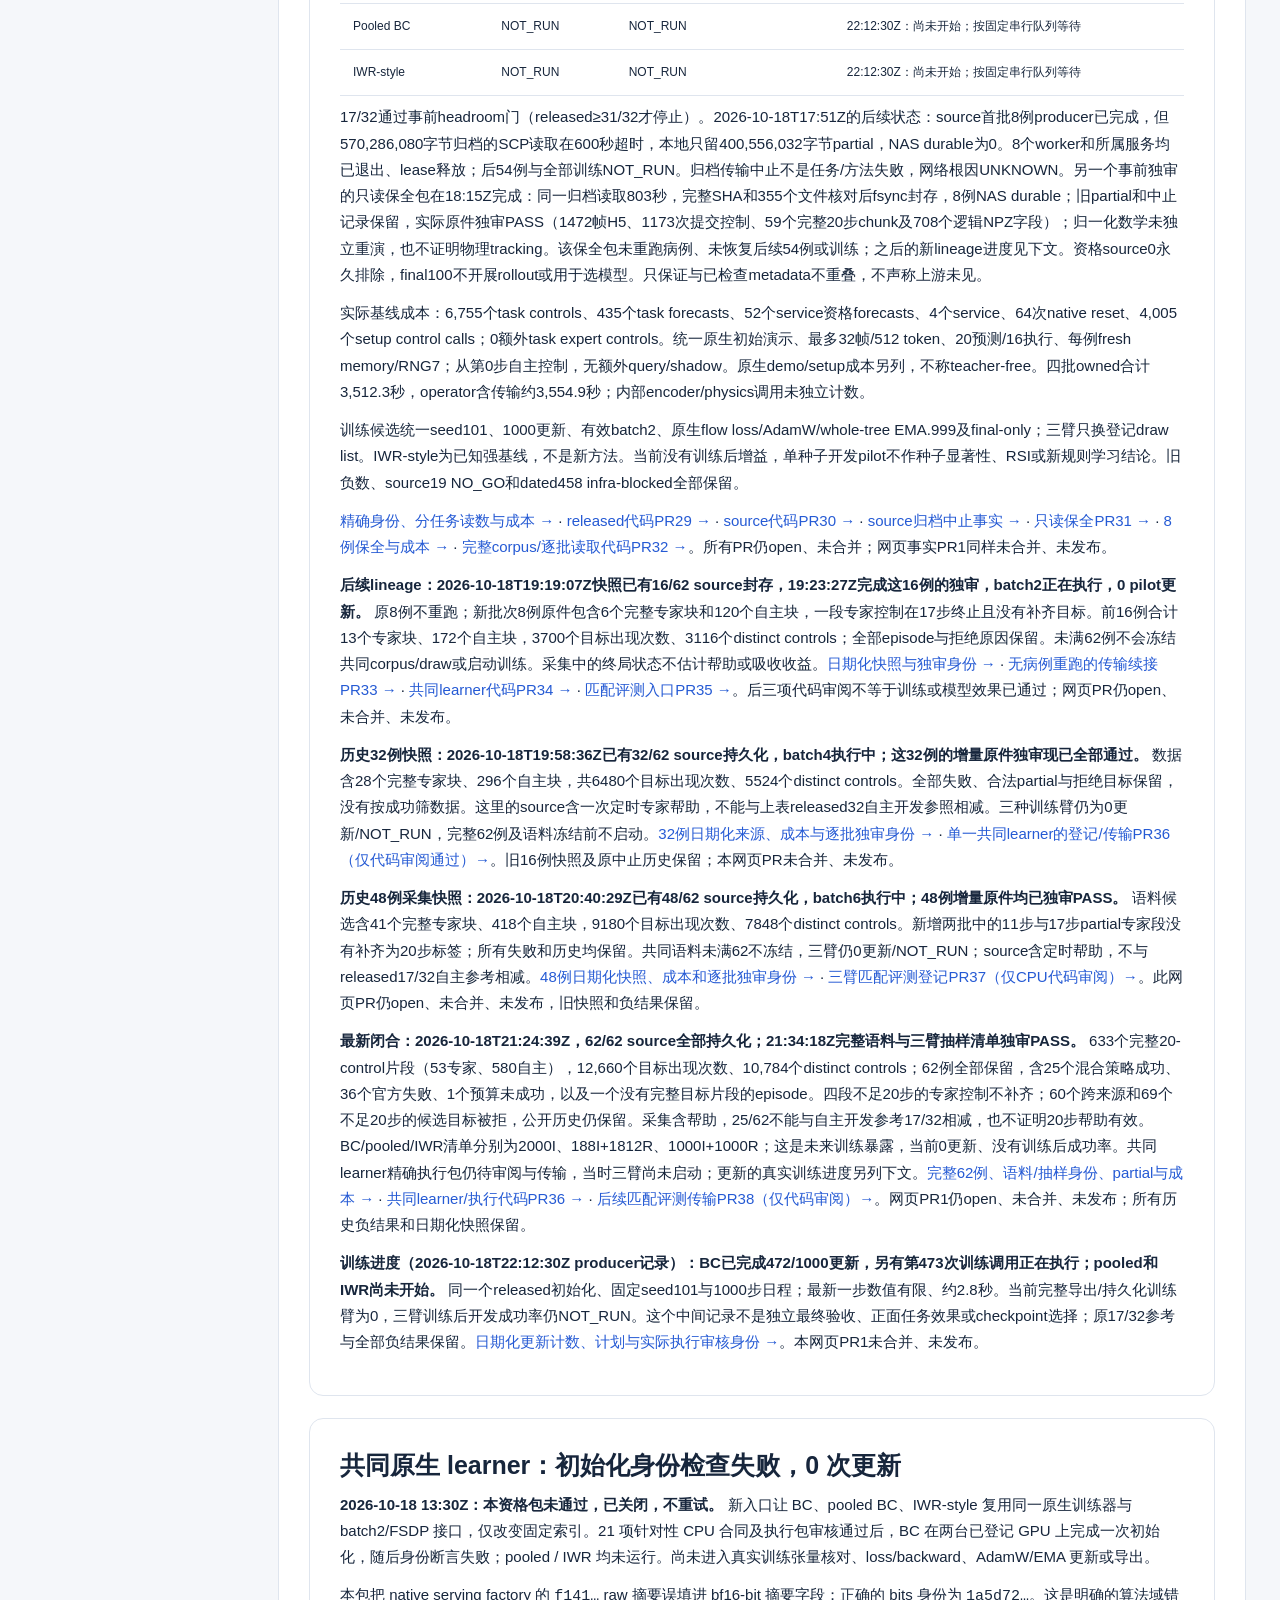
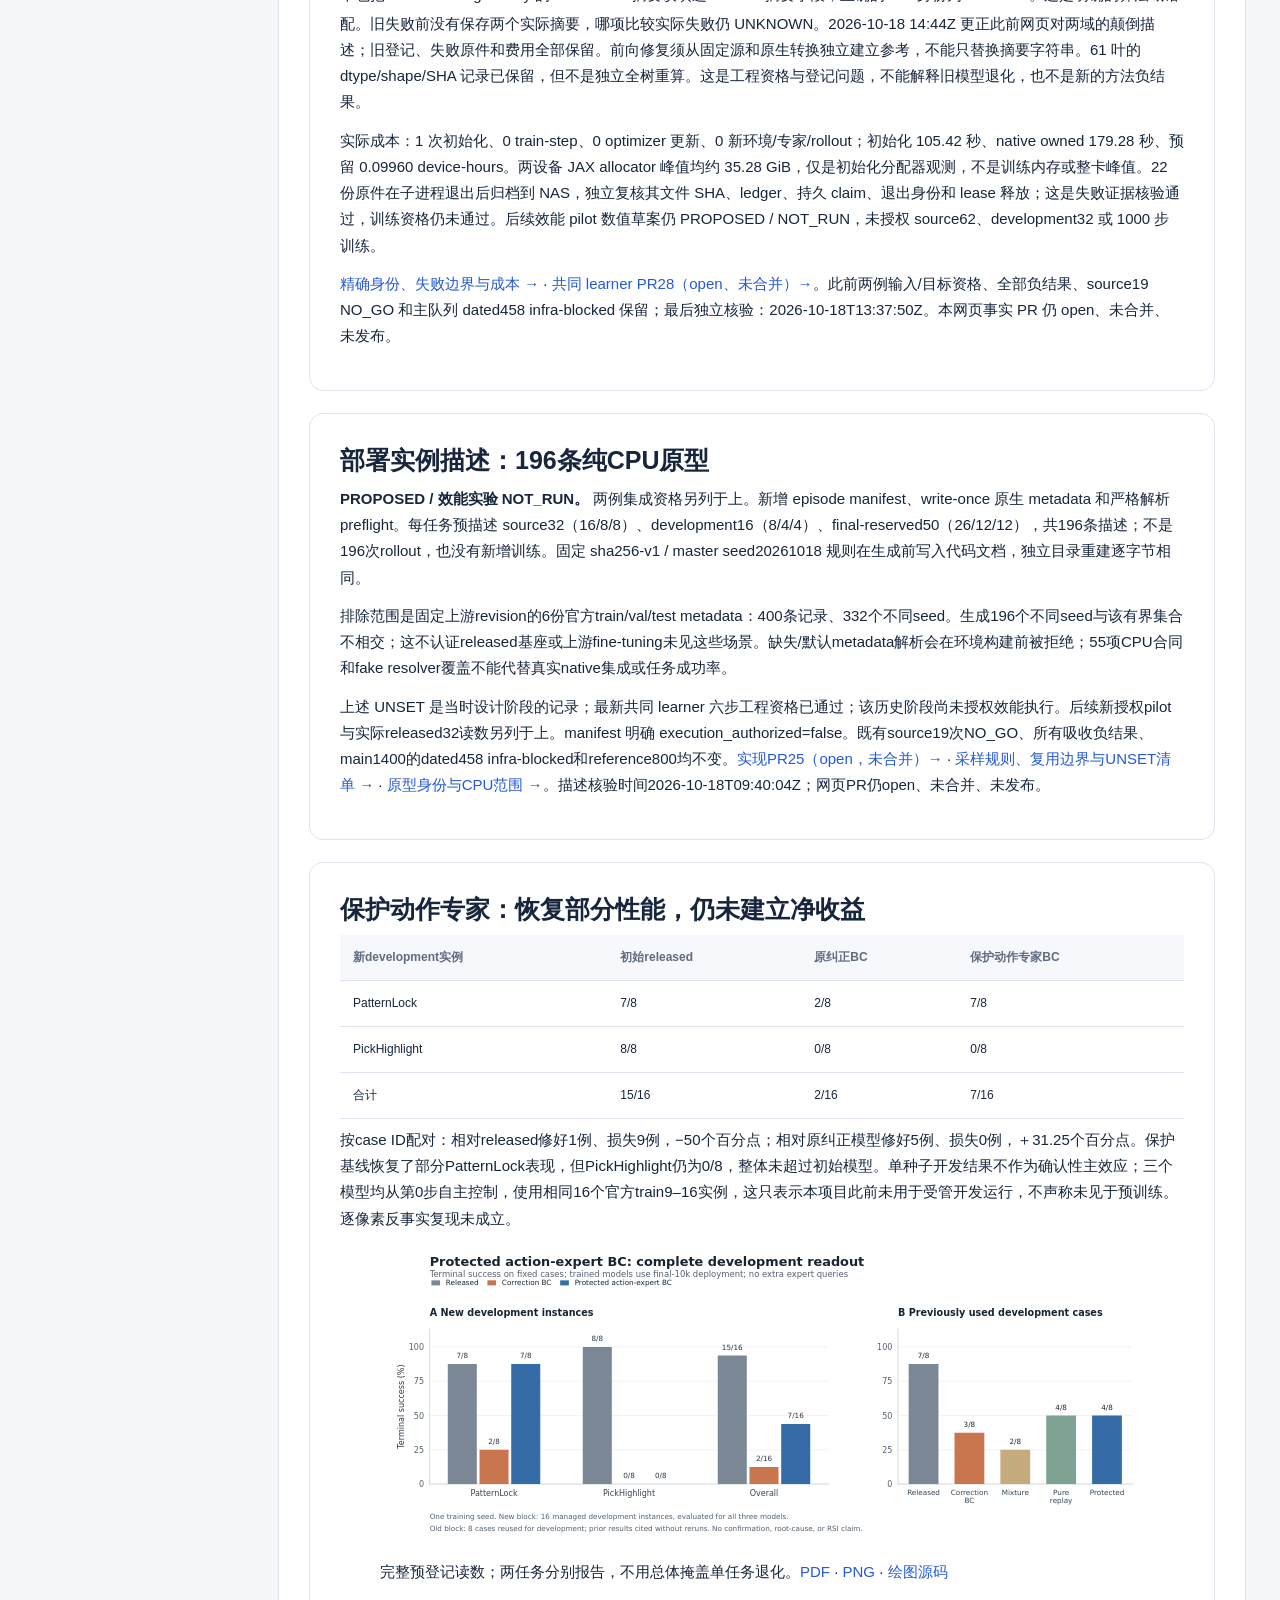
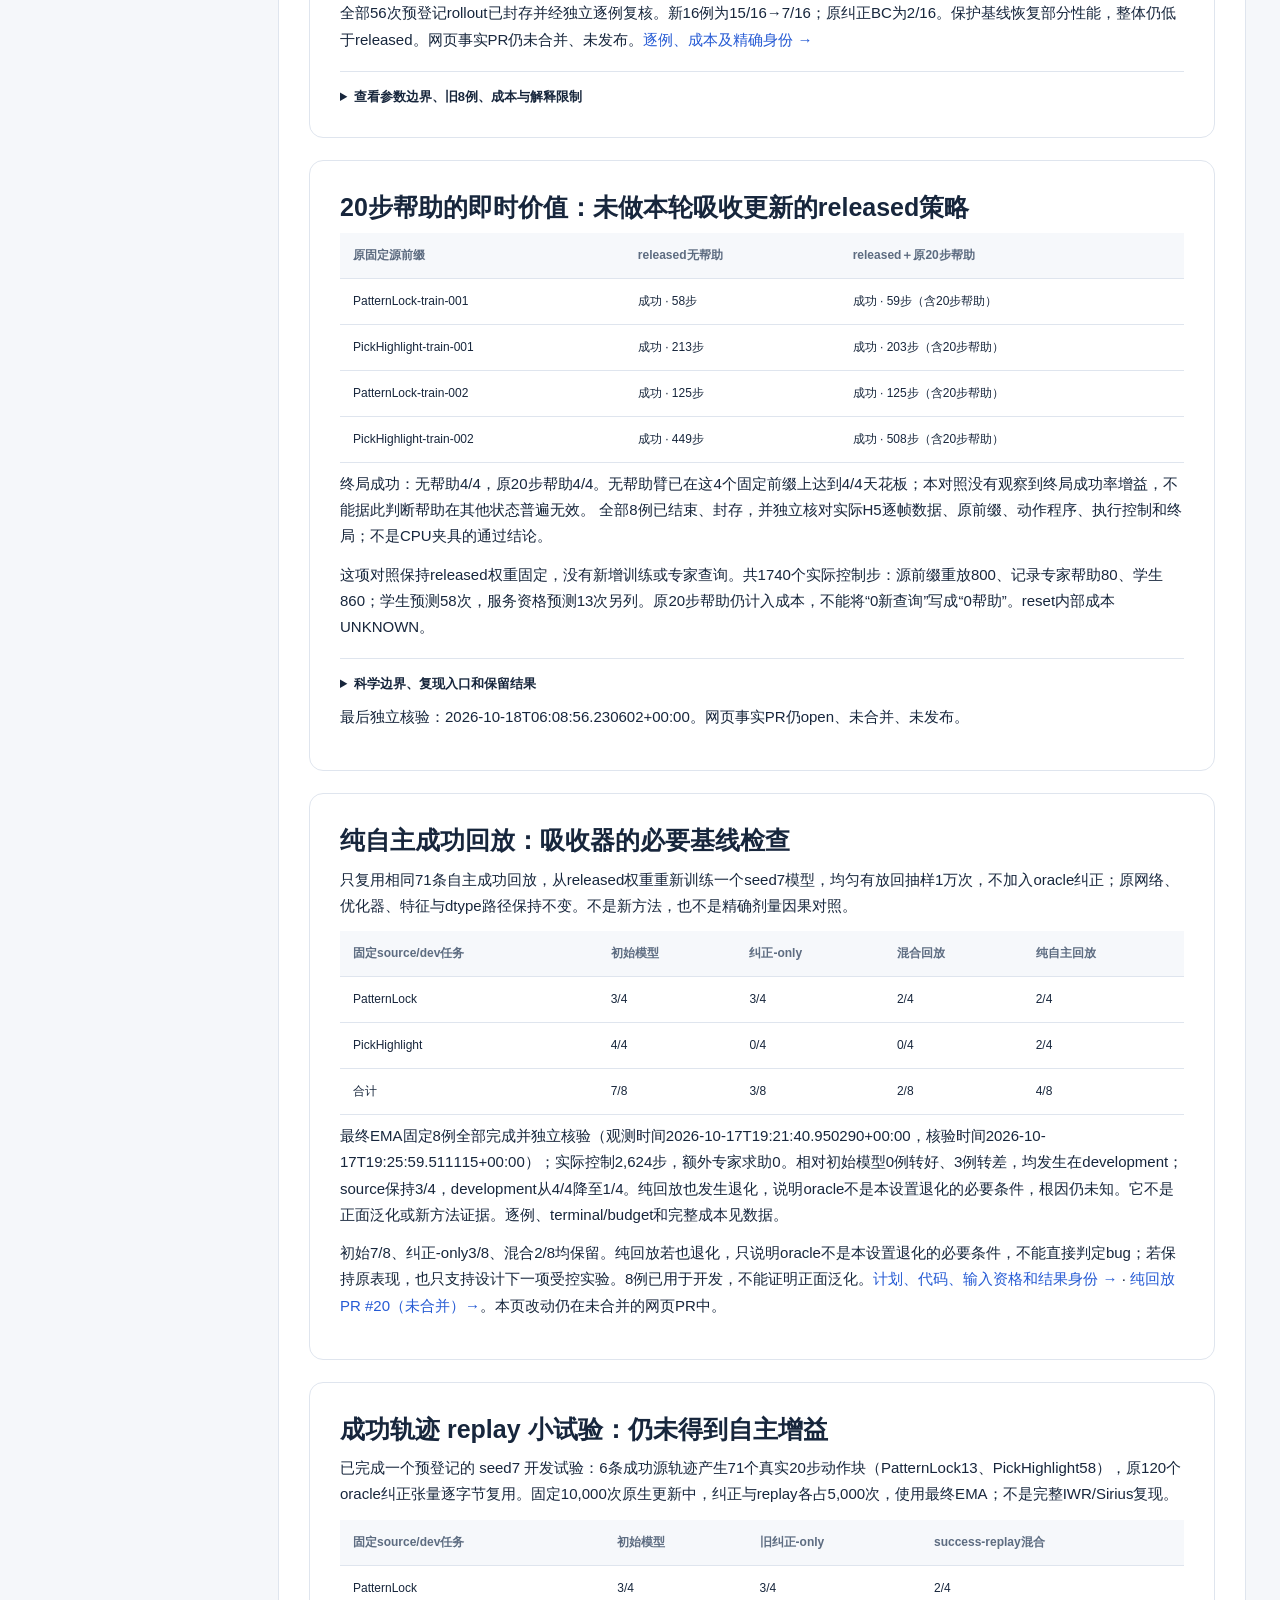
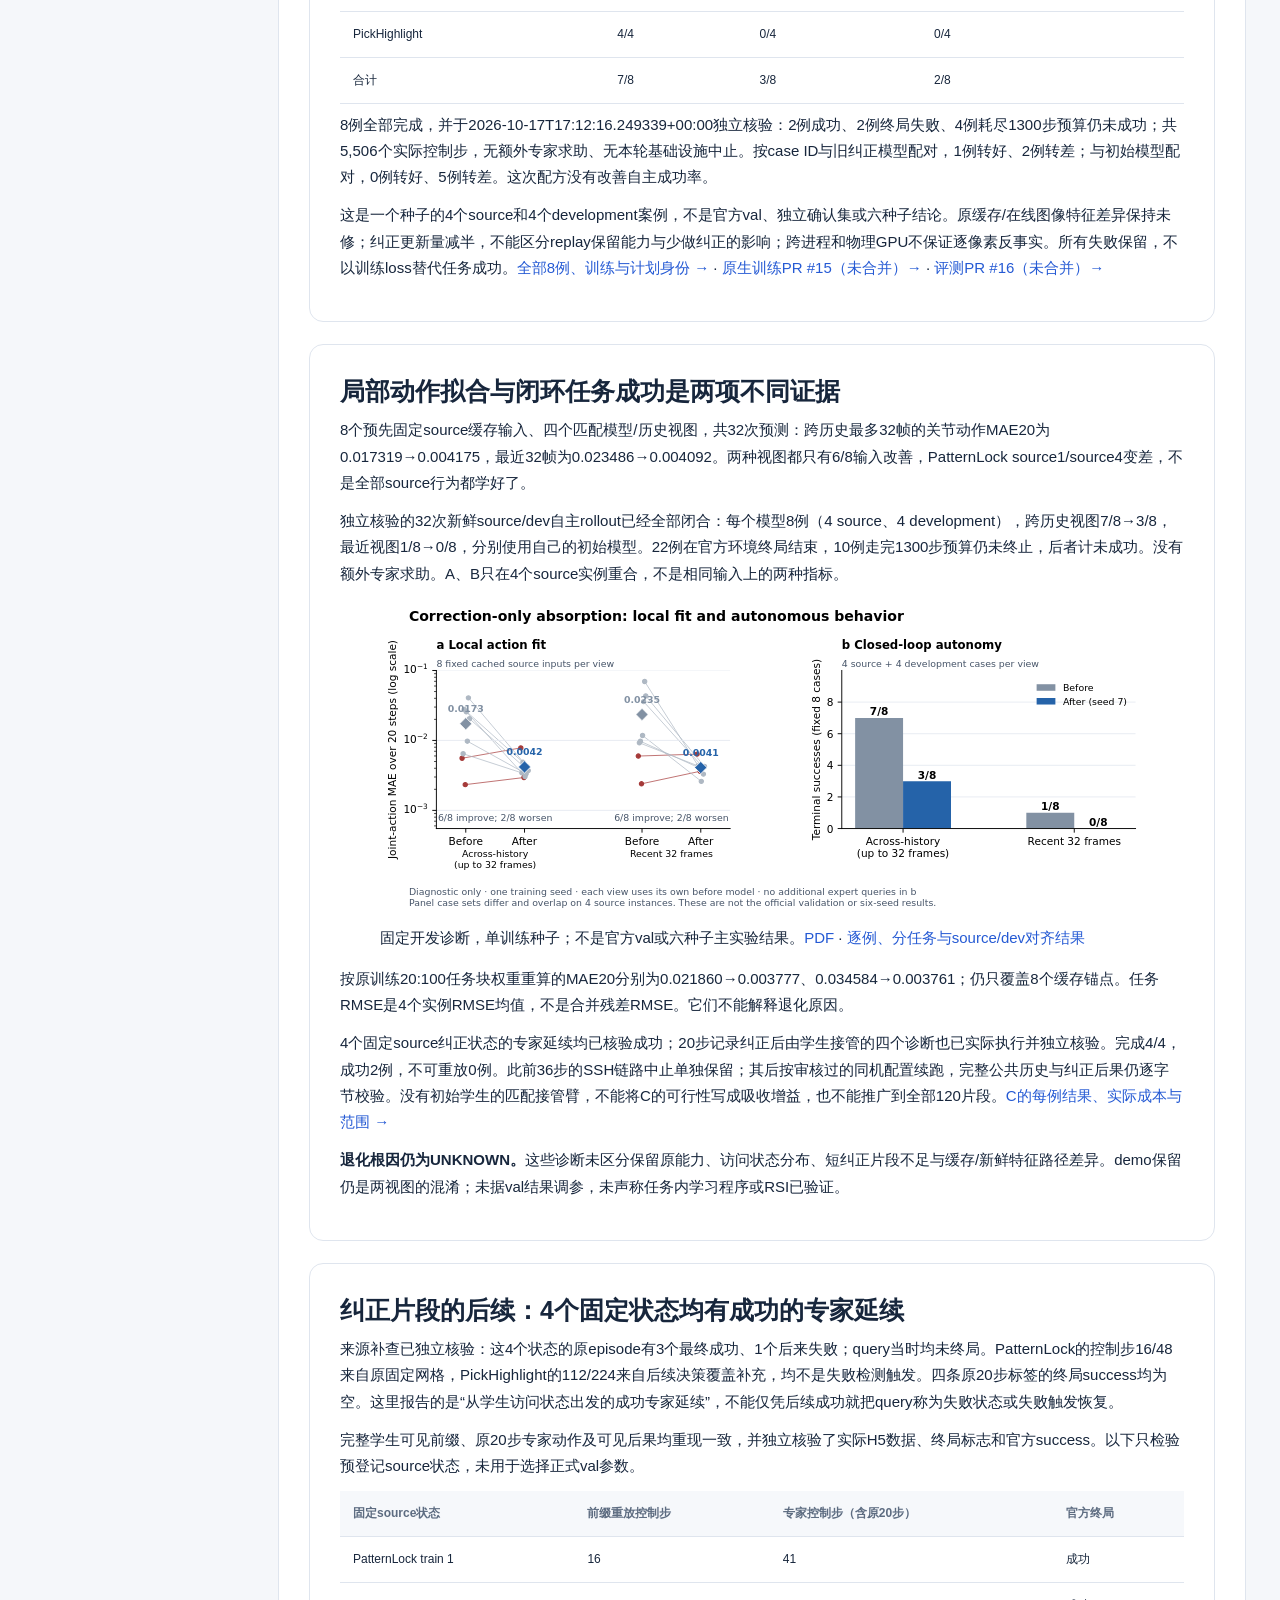
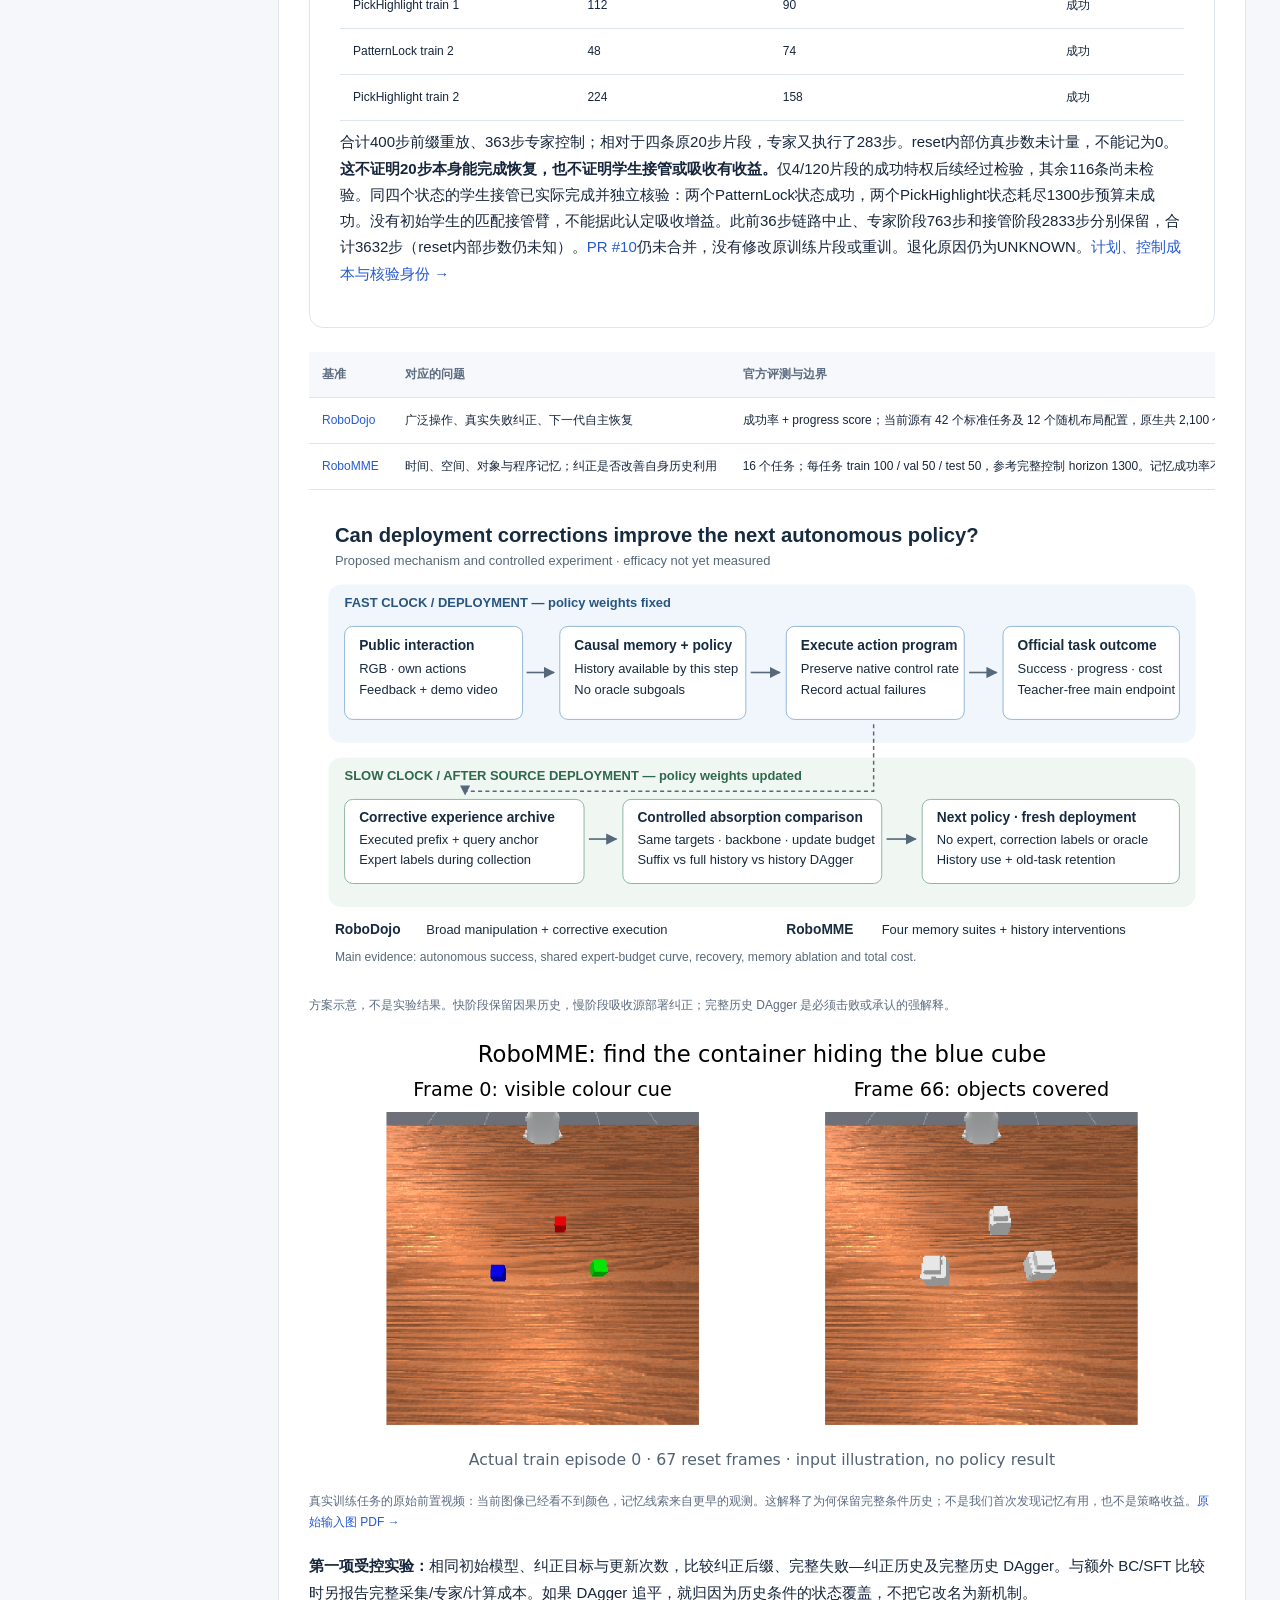
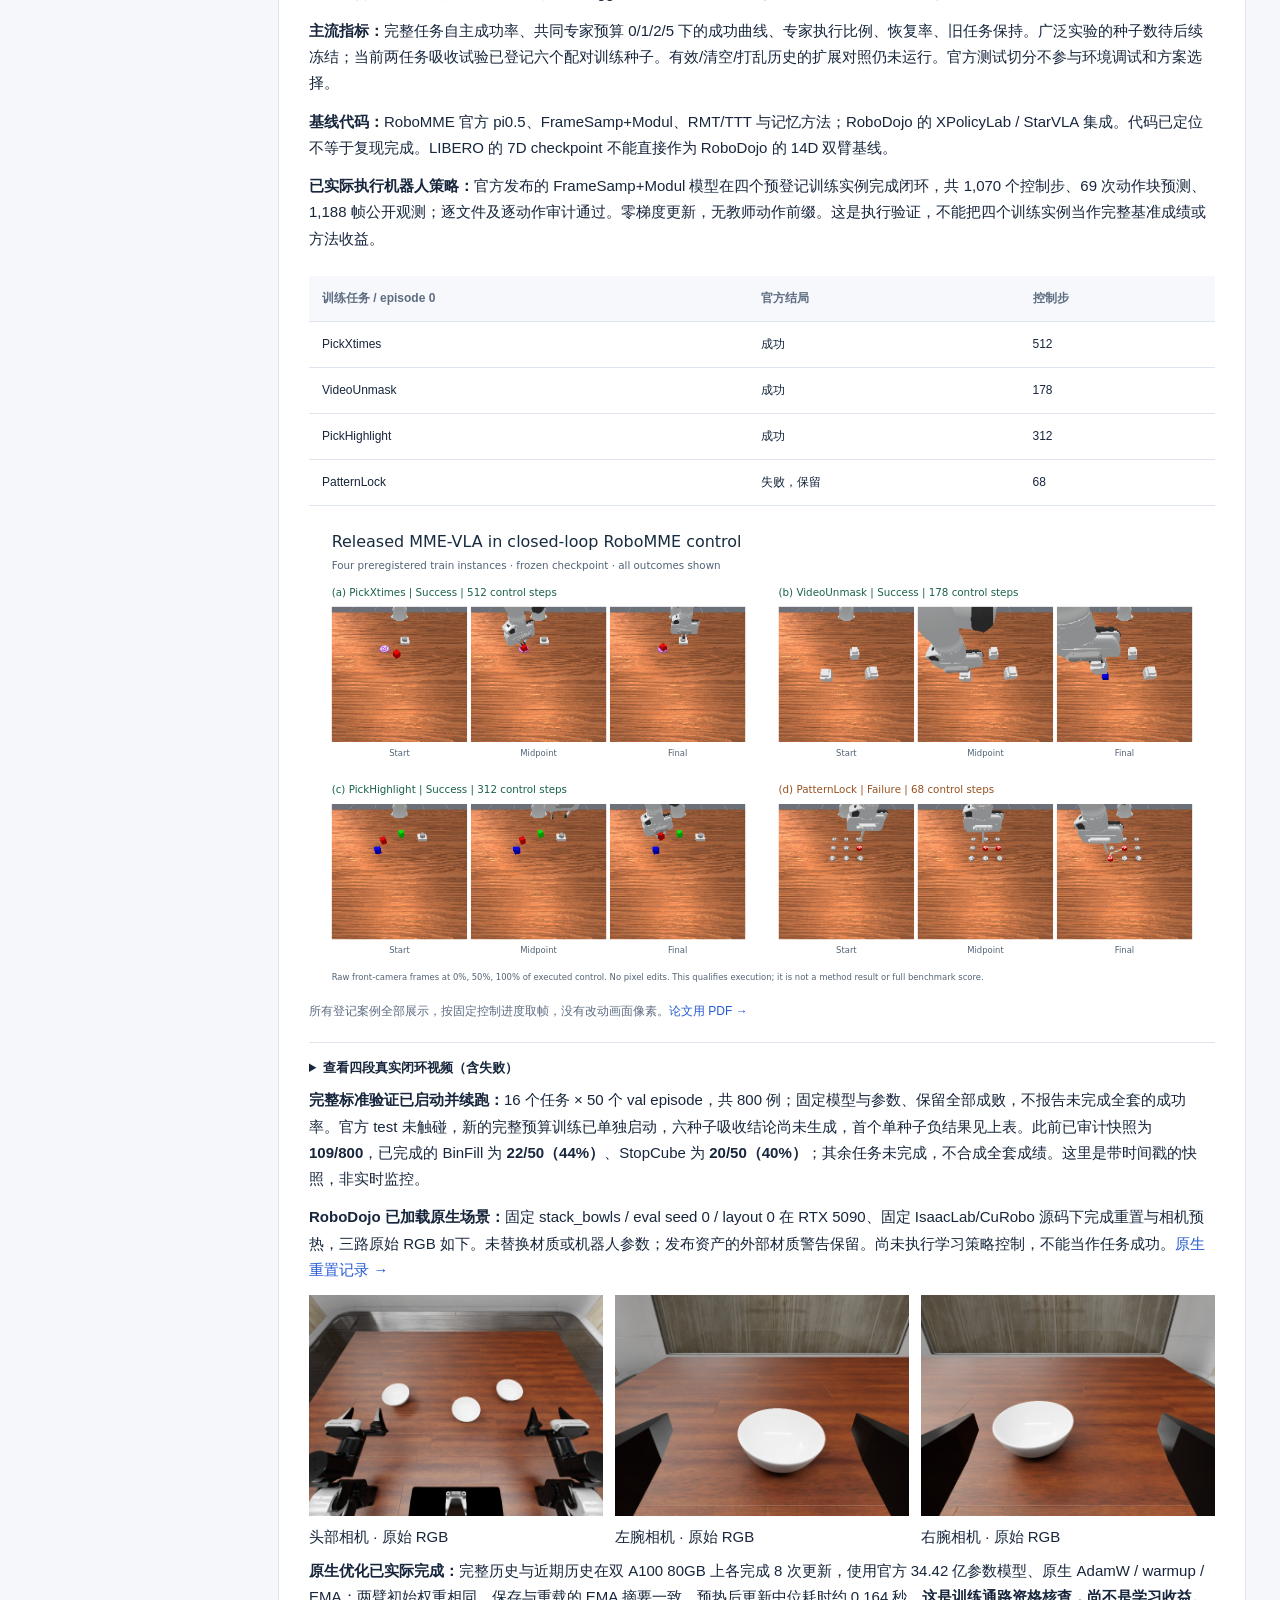
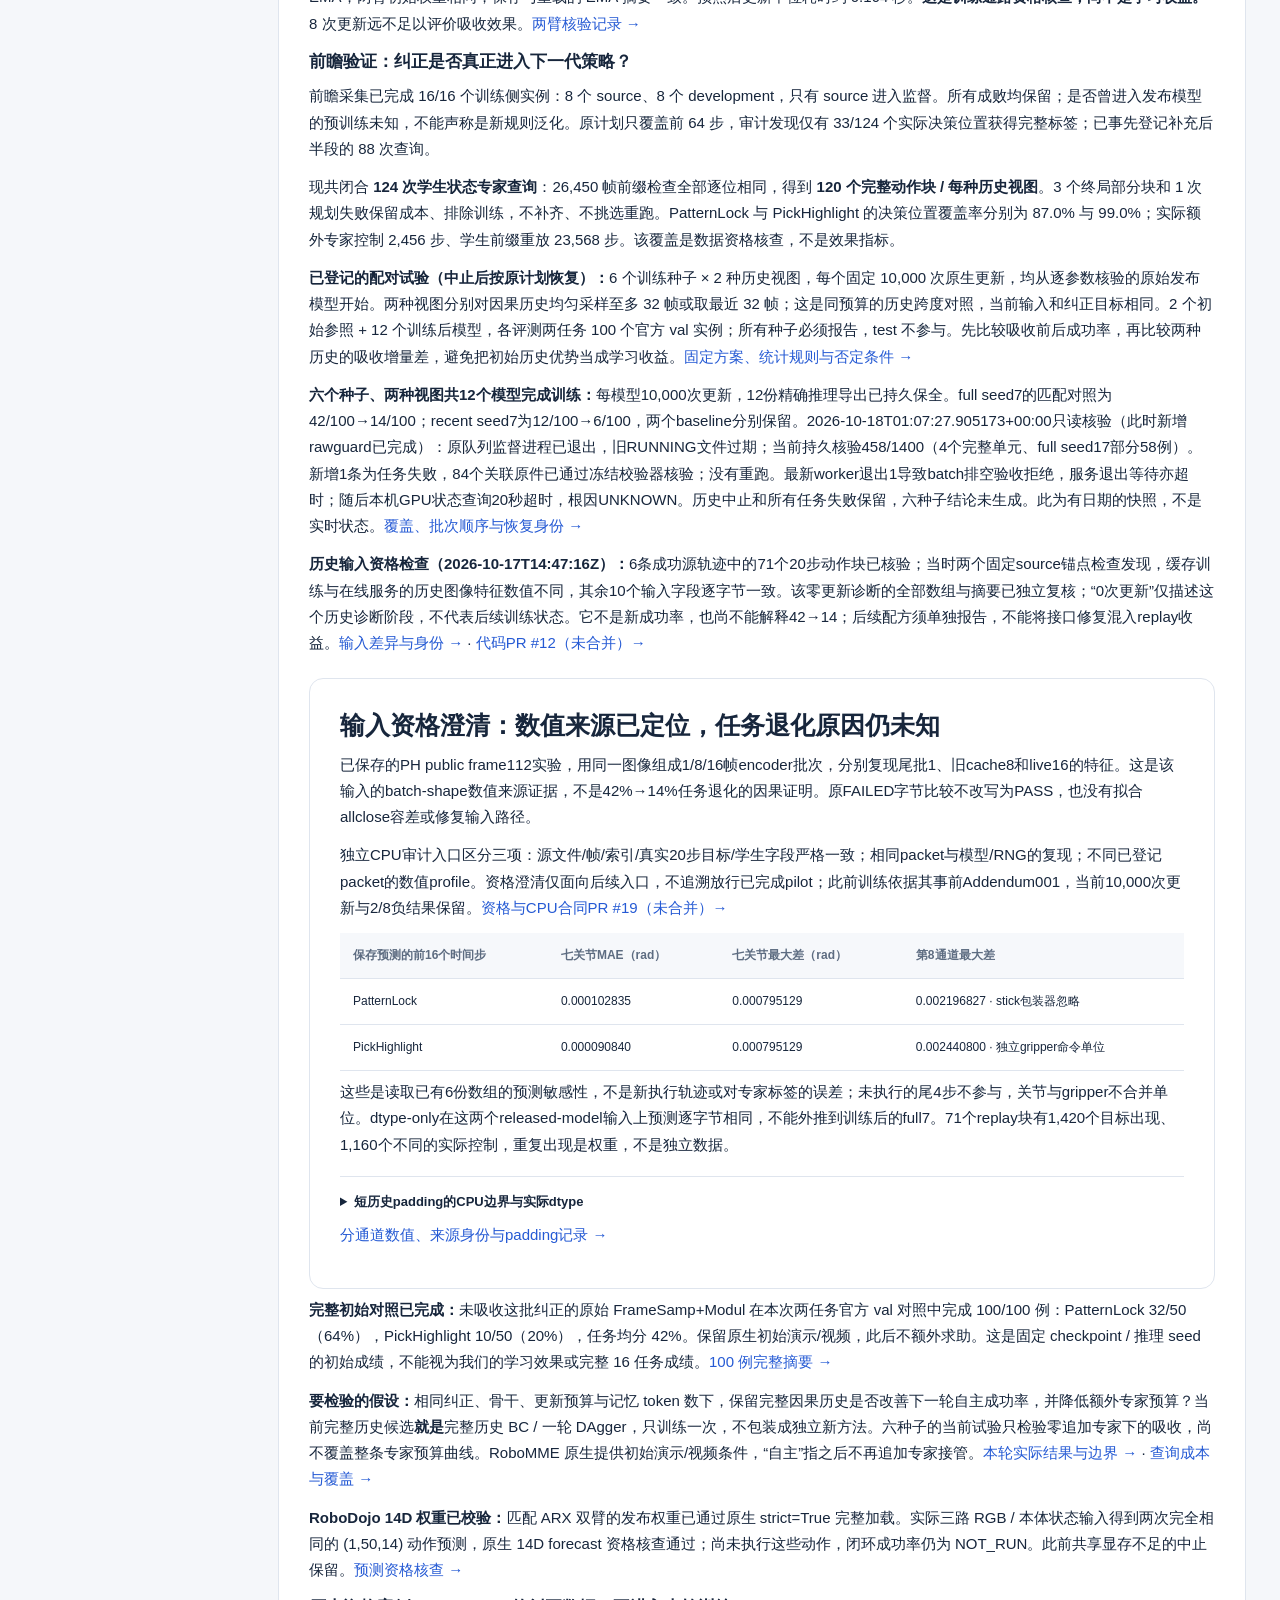
==== commit cb9d2a9b: "docs: align baseline table with dated learner progress" ====
--- a/learning.html
+++ b/learning.html
@@ -20,7 +20,7 @@
 <section class="card section" id="native-integration"><h2>原生集成：代码资格通过，启动连接中止</h2><p><strong>2026-10-18 10:26:43Z：两例 NOT_RUN，0 更新。</strong> 已为新 manifest 的 PatternLock / PickHighlight source index0 接入严格 metadata 解析、真实 live model-ready 输入捕获、实际动作来源账本与完整20步目标筛选。21项CPU合同和精确执行包独审通过，只是运行前准入。</p><p>唯一启动命令发生45秒SSH超时。当时的只读核对未见启动回执、协调器日志/状态；其进程检索只覆盖协调器路径，并过滤掉部分 python3-c/bash-c 外层 launcher，因此未完整覆盖这些进程，不能据此证明全局无进程；按预登记包含基础设施中止的 no-retry 条款停止，没有重复启动或替换案例。没有确认的环境启动或native收据，也没有输入张量或可用chunk资格结果；这不是任务失败，也不是方法效果证据。记录为未启动的成本不代表测量到GPU/物理成本为零。</p><p>BC、pooled BC、IWR-style已补数值配方草案，仍未登记完整效能实验、未授权训练。既有负结果、19次NO_GO与主队列dated458 infra-blocked保持。<a href="data/robomme-native-integration.json">时间、模型/计划/代码身份与成本边界 →</a> · <a href="https://github.com/asimfish/robocore/pull/26">集成PR26（open，未合并）→</a>。本网页事实PR仍open、未合并、未发布。</p></section>
 <section class="card section" id="registered-launch-recovery"><h2>登记式启动恢复：两例原生资格闭合，0更新</h2><p><strong>2026-10-18 12:11Z：2例原件独审通过，168 task controls，0 更新。</strong> 新 lineage 中的 PatternLock / PickHighlight source index0 各执行64 student + 20 expert controls。两例都在84步集成预算停止，未到官方终局；不是任务成功率或帮助效果实验。保存原件显示每例0/52为 D_R、32为 D_I，共6个完整20步实际目标；16混来源、68不足20被拒绝，原历史和预测尾部仍保留。6组 live-ready 与 dry-training 输入共66个保存字段逐字节相同；独立复核了275帧H5、实际命令、目标归一化、归档和退出顺序。该结论只覆盖这两例输入与目标资格，不是完整训练管线或物理tracking证明。</p><p>总计2 queries、40额外专家 controls、10 task forecasts（含2次不执行的shadow）+13资格 forecasts；setup另计257 controls、4 resets、68.73秒，owned运行455.63秒、预留0.25313 device-hours。0 backward/optimizer，0 development/final rollout；内部encoder调用与physics substeps未计量，标UNKNOWN。worker排空后封存，再退出owned服务并持久化归档。没有开启剩余194例或训练。</p><p>旧 v4 的45秒超时和 no-retry 结案原样保留，原因仍UNKNOWN；本轮只退役旧远端 operational 配置。两个无模型canary各启动一次child，抑制ACK后同ID重投未重复启动；主机阶段4次传输、6.508秒。<a href="data/robomme-registered-launch-recovery.json">日期、身份、成本和核验边界 →</a> · <a href="https://github.com/asimfish/robocore/pull/27">PR27（open，未合并）→</a>。既有负结果、source19 NO_GO、main1400 dated458 infra-blocked保留。网页PR仍open、未合并、未发布。</p></section>
 <section class="card section" id="native-learner-identity-repair"><h2>共同 learner 前向修复：六次更新已完成，工程资格通过</h2><p><strong>核验时间：2026-10-18T14:58:39.731207+00:00。</strong> 旧 0 更新失败包保持关闭。新计划从同一份已校验源权重独立推导初始化参考，分别核 source raw、native-init raw、bf16 bits，实际值先落盘再检查。三臂 fresh 初始化相同，共用 batch2 / 双设备 FSDP / 原生 flow loss 与 AdamW、whole-tree EMA.999；只改变预登记 draw fixture，两个更新的 LR 为 1e-8 / 2e-8。</p><table><thead><tr><th>资格臂</th><th>实际更新</th><th>优化器计数</th><th>输入 / 导出检查</th><th>native owned</th></tr></thead><tbody><tr><td>bc</td><td>2 / 2</td><td>0 → 1 → 2</td><td>通过</td><td>639.7 秒</td></tr><tr><td>pooled</td><td>2 / 2</td><td>0 → 1 → 2</td><td>通过</td><td>614.1 秒</td></tr><tr><td>iwr</td><td>2 / 2</td><td>0 → 1 → 2</td><td>通过</td><td>584.0 秒</td></tr></tbody></table><p>真实 compiled preloss 与原生 collator 的 72 个字段/目标已独立按源 NPZ 重建，保存时 bf16 的无损 f32 codec 显式区分于模型 dtype。23 个 frozen live 叶不变，实际 trainable live 叶发生更新；三份最终 EMA 导出/重载一致。参数与 EMA 的全树摘要、finite 梯度来自生产运行时记录，独审没有冷读全模型重算。每臂归档到普通 NAS、owned child 退出并释放 lease 后才进入下一臂。</p><p>本次 3 次初始化、6 更新、1 次初始导出检查、3 次最终导出/重载；12 个 chunk draw = 240 个目标控制出现次数，来源为 120 个 distinct controls。无新环境、专家、预测或 rollout。native owned 合计 1837.8 秒，两设备预留时长合计 1.0210 device-hours；旧失败包的 179.28 秒 / 0.09960 device-hours 另列并累计。步耗时含调试捕获及可能编译，JAX 内存峰值不是整卡测量。</p><p><strong>这是 learner 工程资格，不是终局成功率或净吸收收益。</strong> 没有运行 source62、development32 或三个 1000 步训练；这是已关闭资格包的历史状态；新的有界标准基线 pilot 已获条件执行授权，见下方日期化状态。保留全部旧负结果、source19 NO_GO、dated458 infra-blocked。<a href="data/robomme-native-learner-identity-repair.json">精确模型、计划、各臂摘要与成本 →</a> · <a href="https://github.com/asimfish/robocore/pull/28">PR28（open、未合并）→</a>。本网页事实 PR 同样 open、未合并、未发布。</p></section>
-<section class="card section" id="deployment-baseline-pilot"><h2>标准基线 pilot：released32 已完整闭合</h2><p><strong>2026-10-18T17:09Z：四批32例全部封存。冻结分析器读数为17/32（53.1%）；独立完整读数审核PASS。</strong> PatternLock11/16，PickHighlight6/16；另15例为官方终局失败，预算未成功0、infra incomplete0。全部失败保留。主计划与分析器在结果产生前冻结；这份新namespace开发读数与旧官方42%参照分属不同panel，不合并。</p><table><thead><tr><th>标准基线</th><th>开发成功率 / 32</th><th>相对 released 新增 / 丢失成功</th><th>状态</th></tr></thead><tbody><tr><td>Released</td><td>17/32 · 53.1%</td><td>参照</td><td>32/32持久化；完整独审PASS</td></tr><tr><td>Correction-only BC</td><td>NOT_RUN</td><td>NOT_RUN</td><td>source/corpus已冻结；等待learner精确执行审阅</td></tr><tr><td>Pooled BC</td><td>NOT_RUN</td><td>NOT_RUN</td><td>source/corpus已冻结；等待learner精确执行审阅</td></tr><tr><td>IWR-style</td><td>NOT_RUN</td><td>NOT_RUN</td><td>source/corpus已冻结；等待learner精确执行审阅</td></tr></tbody></table><p>17/32通过事前headroom门（released≥31/32才停止）。2026-10-18T17:51Z的后续状态：source首批8例producer已完成，但570,286,080字节归档的SCP读取在600秒超时，本地只留400,556,032字节partial，NAS durable为0。8个worker和所属服务均已退出、lease释放；后54例与全部训练NOT_RUN。归档传输中止不是任务/方法失败，网络根因UNKNOWN。另一个事前独审的只读保全包在18:15Z完成：同一归档读取803秒，完整SHA和355个文件核对后fsync封存，8例NAS durable；旧partial和中止记录保留，实际原件独审PASS（1472帧H5、1173次提交控制、59个完整20步chunk及708个逻辑NPZ字段）；归一化数学未独立重演，也不证明物理tracking。该保全包未重跑病例、未恢复后续54例或训练；之后的新lineage进度见下文。资格source0永久排除，final100不开展rollout或用于选模型。只保证与已检查metadata不重叠，不声称上游未见。</p><p>实际基线成本：6,755个task controls、435个task forecasts、52个service资格forecasts、4个service、64次native reset、4,005个setup control calls；0额外task expert controls。统一原生初始演示、最多32帧/512 token、20预测/16执行、每例fresh memory/RNG7；从第0步自主控制，无额外query/shadow。原生demo/setup成本另列，不称teacher-free。四批owned合计3,512.3秒，operator含传输约3,554.9秒；内部encoder/physics调用未独立计数。</p><p>训练候选统一seed101、1000更新、有效batch2、原生flow loss/AdamW/whole-tree EMA.999及final-only；三臂只换登记draw list。IWR-style为已知强基线，不是新方法。当前没有训练后增益，单种子开发pilot不作种子显著性、RSI或新规则学习结论。旧负数、source19 NO_GO和dated458 infra-blocked全部保留。</p><p><a href="data/robomme-baseline-pilot.json">精确身份、分任务读数与成本 →</a> · <a href="https://github.com/asimfish/robocore/pull/29">released代码PR29 →</a> · <a href="https://github.com/asimfish/robocore/pull/30">source代码PR30 →</a> · <a href="data/robomme-pilot-source-transport-20261018T175153Z.json">source归档中止事实 →</a> · <a href="https://github.com/asimfish/robocore/pull/31">只读保全PR31 →</a> · <a href="data/robomme-pilot-source-preserved8-20261018T181501Z.json">8例保全与成本 →</a> · <a href="https://github.com/asimfish/robocore/pull/32">完整corpus/逐批读取代码PR32 →</a>。所有PR仍open、未合并；网页事实PR1同样未合并、未发布。</p><p><strong>后续lineage：2026-10-18T19:19:07Z快照已有16/62 source封存，19:23:27Z完成这16例的独审，batch2正在执行，0 pilot更新。</strong> 原8例不重跑；新批次8例原件包含6个完整专家块和120个自主块，一段专家控制在17步终止且没有补齐目标。前16例合计13个专家块、172个自主块，3700个目标出现次数、3116个distinct controls；全部episode与拒绝原因保留。未满62例不会冻结共同corpus/draw或启动训练。采集中的终局状态不估计帮助或吸收收益。<a href="data/robomme-pilot-source-continuation16-20261018T191907Z.json">日期化快照与独审身份 →</a> · <a href="https://github.com/asimfish/robocore/pull/33">无病例重跑的传输续接PR33 →</a> · <a href="https://github.com/asimfish/robocore/pull/34">共同learner代码PR34 →</a> · <a href="https://github.com/asimfish/robocore/pull/35">匹配评测入口PR35 →</a>。后三项代码审阅不等于训练或模型效果已通过；网页PR仍open、未合并、未发布。</p><p><strong>历史32例快照：2026-10-18T19:58:36Z已有32/62 source持久化，batch4执行中；这32例的增量原件独审现已全部通过。</strong> 数据含28个完整专家块、296个自主块，共6480个目标出现次数、5524个distinct controls。全部失败、合法partial与拒绝目标保留，没有按成功筛数据。这里的source含一次定时专家帮助，不能与上表released32自主开发参照相减。三种训练臂仍为0更新/NOT_RUN，完整62例及语料冻结前不启动。<a href="data/robomme-pilot-source-continuation32-20261018T195835Z.json">32例日期化来源、成本与逐批独审身份 →</a> · <a href="https://github.com/asimfish/robocore/pull/36">单一共同learner的登记/传输PR36（仅代码审阅通过）→</a>。旧16例快照及原中止历史保留；本网页PR未合并、未发布。</p><p><strong>历史48例采集快照：2026-10-18T20:40:29Z已有48/62 source持久化，batch6执行中；48例增量原件均已独审PASS。</strong> 语料候选含41个完整专家块、418个自主块，9180个目标出现次数、7848个distinct controls。新增两批中的11步与17步partial专家段没有补齐为20步标签；所有失败和历史均保留。共同语料未满62不冻结，三臂仍0更新/NOT_RUN；source含定时帮助，不与released17/32自主参考相减。<a href="data/robomme-pilot-source-continuation48-20261018T204029Z.json">48例日期化快照、成本和逐批独审身份 →</a> · <a href="https://github.com/asimfish/robocore/pull/37">三臂匹配评测登记PR37（仅CPU代码审阅）→</a>。此网页PR仍open、未合并、未发布，旧快照和负结果保留。</p><p><strong>最新闭合：2026-10-18T21:24:39Z，62/62 source全部持久化；21:34:18Z完整语料与三臂抽样清单独审PASS。</strong> 633个完整20-control片段（53专家、580自主），12,660个目标出现次数、10,784个distinct controls；62例全部保留，含25个混合策略成功、36个官方失败、1个预算未成功，以及一个没有完整目标片段的episode。四段不足20步的专家控制不补齐；60个跨来源和69个不足20步的候选目标被拒，公开历史仍保留。采集含帮助，25/62不能与自主开发参考17/32相减，也不证明20步帮助有效。BC/pooled/IWR清单分别为2000I、188I+1812R、1000I+1000R；这是未来训练暴露，当前0更新、没有训练后成功率。共同learner精确执行包仍待审阅与传输，当时三臂尚未启动；更新的真实训练进度另列下文。<a href="data/robomme-pilot-source62-corpus-20261018T212439Z.json">完整62例、语料/抽样身份、partial与成本 →</a> · <a href="https://github.com/asimfish/robocore/pull/36">共同learner/执行代码PR36 →</a> · <a href="https://github.com/asimfish/robocore/pull/38">后续匹配评测传输PR38（仅代码审阅）→</a>。网页PR1仍open、未合并、未发布；所有历史负结果和日期化快照保留。</p><p><strong>训练进度（2026-10-18T22:12:30Z producer记录）：BC已完成472/1000更新，另有第473次训练调用正在执行；pooled和IWR尚未开始。</strong> 同一个released初始化、固定seed101与1000步日程；最新一步数值有限、约2.8秒。当前完整导出/持久化训练臂为0，三臂训练后开发成功率仍NOT_RUN。这个中间记录不是独立最终验收、正面任务效果或checkpoint选择；原17/32参考与全部负结果保留。<a href="data/robomme-pilot-bc-progress472-20261018T221230Z.json">日期化更新计数、计划与实际执行审核身份 →</a>。本网页PR1未合并、未发布。</p></section>
+<section class="card section" id="deployment-baseline-pilot"><h2>标准基线 pilot：released32 已完整闭合</h2><p><strong>2026-10-18T17:09Z：四批32例全部封存。冻结分析器读数为17/32（53.1%）；独立完整读数审核PASS。</strong> PatternLock11/16，PickHighlight6/16；另15例为官方终局失败，预算未成功0、infra incomplete0。全部失败保留。主计划与分析器在结果产生前冻结；这份新namespace开发读数与旧官方42%参照分属不同panel，不合并。</p><table><thead><tr><th>标准基线</th><th>开发成功率 / 32</th><th>相对 released 新增 / 丢失成功</th><th>状态</th></tr></thead><tbody><tr><td>Released</td><td>17/32 · 53.1%</td><td>参照</td><td>32/32持久化；完整独审PASS</td></tr><tr><td>Correction-only BC</td><td>NOT_RUN</td><td>NOT_RUN</td><td>22:12:30Z：BC训练472/1000；开发评测NOT_RUN</td></tr><tr><td>Pooled BC</td><td>NOT_RUN</td><td>NOT_RUN</td><td>22:12:30Z：尚未开始；按固定串行队列等待</td></tr><tr><td>IWR-style</td><td>NOT_RUN</td><td>NOT_RUN</td><td>22:12:30Z：尚未开始；按固定串行队列等待</td></tr></tbody></table><p>17/32通过事前headroom门（released≥31/32才停止）。2026-10-18T17:51Z的后续状态：source首批8例producer已完成，但570,286,080字节归档的SCP读取在600秒超时，本地只留400,556,032字节partial，NAS durable为0。8个worker和所属服务均已退出、lease释放；后54例与全部训练NOT_RUN。归档传输中止不是任务/方法失败，网络根因UNKNOWN。另一个事前独审的只读保全包在18:15Z完成：同一归档读取803秒，完整SHA和355个文件核对后fsync封存，8例NAS durable；旧partial和中止记录保留，实际原件独审PASS（1472帧H5、1173次提交控制、59个完整20步chunk及708个逻辑NPZ字段）；归一化数学未独立重演，也不证明物理tracking。该保全包未重跑病例、未恢复后续54例或训练；之后的新lineage进度见下文。资格source0永久排除，final100不开展rollout或用于选模型。只保证与已检查metadata不重叠，不声称上游未见。</p><p>实际基线成本：6,755个task controls、435个task forecasts、52个service资格forecasts、4个service、64次native reset、4,005个setup control calls；0额外task expert controls。统一原生初始演示、最多32帧/512 token、20预测/16执行、每例fresh memory/RNG7；从第0步自主控制，无额外query/shadow。原生demo/setup成本另列，不称teacher-free。四批owned合计3,512.3秒，operator含传输约3,554.9秒；内部encoder/physics调用未独立计数。</p><p>训练候选统一seed101、1000更新、有效batch2、原生flow loss/AdamW/whole-tree EMA.999及final-only；三臂只换登记draw list。IWR-style为已知强基线，不是新方法。当前没有训练后增益，单种子开发pilot不作种子显著性、RSI或新规则学习结论。旧负数、source19 NO_GO和dated458 infra-blocked全部保留。</p><p><a href="data/robomme-baseline-pilot.json">精确身份、分任务读数与成本 →</a> · <a href="https://github.com/asimfish/robocore/pull/29">released代码PR29 →</a> · <a href="https://github.com/asimfish/robocore/pull/30">source代码PR30 →</a> · <a href="data/robomme-pilot-source-transport-20261018T175153Z.json">source归档中止事实 →</a> · <a href="https://github.com/asimfish/robocore/pull/31">只读保全PR31 →</a> · <a href="data/robomme-pilot-source-preserved8-20261018T181501Z.json">8例保全与成本 →</a> · <a href="https://github.com/asimfish/robocore/pull/32">完整corpus/逐批读取代码PR32 →</a>。所有PR仍open、未合并；网页事实PR1同样未合并、未发布。</p><p><strong>后续lineage：2026-10-18T19:19:07Z快照已有16/62 source封存，19:23:27Z完成这16例的独审，batch2正在执行，0 pilot更新。</strong> 原8例不重跑；新批次8例原件包含6个完整专家块和120个自主块，一段专家控制在17步终止且没有补齐目标。前16例合计13个专家块、172个自主块，3700个目标出现次数、3116个distinct controls；全部episode与拒绝原因保留。未满62例不会冻结共同corpus/draw或启动训练。采集中的终局状态不估计帮助或吸收收益。<a href="data/robomme-pilot-source-continuation16-20261018T191907Z.json">日期化快照与独审身份 →</a> · <a href="https://github.com/asimfish/robocore/pull/33">无病例重跑的传输续接PR33 →</a> · <a href="https://github.com/asimfish/robocore/pull/34">共同learner代码PR34 →</a> · <a href="https://github.com/asimfish/robocore/pull/35">匹配评测入口PR35 →</a>。后三项代码审阅不等于训练或模型效果已通过；网页PR仍open、未合并、未发布。</p><p><strong>历史32例快照：2026-10-18T19:58:36Z已有32/62 source持久化，batch4执行中；这32例的增量原件独审现已全部通过。</strong> 数据含28个完整专家块、296个自主块，共6480个目标出现次数、5524个distinct controls。全部失败、合法partial与拒绝目标保留，没有按成功筛数据。这里的source含一次定时专家帮助，不能与上表released32自主开发参照相减。三种训练臂仍为0更新/NOT_RUN，完整62例及语料冻结前不启动。<a href="data/robomme-pilot-source-continuation32-20261018T195835Z.json">32例日期化来源、成本与逐批独审身份 →</a> · <a href="https://github.com/asimfish/robocore/pull/36">单一共同learner的登记/传输PR36（仅代码审阅通过）→</a>。旧16例快照及原中止历史保留；本网页PR未合并、未发布。</p><p><strong>历史48例采集快照：2026-10-18T20:40:29Z已有48/62 source持久化，batch6执行中；48例增量原件均已独审PASS。</strong> 语料候选含41个完整专家块、418个自主块，9180个目标出现次数、7848个distinct controls。新增两批中的11步与17步partial专家段没有补齐为20步标签；所有失败和历史均保留。共同语料未满62不冻结，三臂仍0更新/NOT_RUN；source含定时帮助，不与released17/32自主参考相减。<a href="data/robomme-pilot-source-continuation48-20261018T204029Z.json">48例日期化快照、成本和逐批独审身份 →</a> · <a href="https://github.com/asimfish/robocore/pull/37">三臂匹配评测登记PR37（仅CPU代码审阅）→</a>。此网页PR仍open、未合并、未发布，旧快照和负结果保留。</p><p><strong>最新闭合：2026-10-18T21:24:39Z，62/62 source全部持久化；21:34:18Z完整语料与三臂抽样清单独审PASS。</strong> 633个完整20-control片段（53专家、580自主），12,660个目标出现次数、10,784个distinct controls；62例全部保留，含25个混合策略成功、36个官方失败、1个预算未成功，以及一个没有完整目标片段的episode。四段不足20步的专家控制不补齐；60个跨来源和69个不足20步的候选目标被拒，公开历史仍保留。采集含帮助，25/62不能与自主开发参考17/32相减，也不证明20步帮助有效。BC/pooled/IWR清单分别为2000I、188I+1812R、1000I+1000R；这是未来训练暴露，当前0更新、没有训练后成功率。共同learner精确执行包仍待审阅与传输，当时三臂尚未启动；更新的真实训练进度另列下文。<a href="data/robomme-pilot-source62-corpus-20261018T212439Z.json">完整62例、语料/抽样身份、partial与成本 →</a> · <a href="https://github.com/asimfish/robocore/pull/36">共同learner/执行代码PR36 →</a> · <a href="https://github.com/asimfish/robocore/pull/38">后续匹配评测传输PR38（仅代码审阅）→</a>。网页PR1仍open、未合并、未发布；所有历史负结果和日期化快照保留。</p><p><strong>训练进度（2026-10-18T22:12:30Z producer记录）：BC已完成472/1000更新，另有第473次训练调用正在执行；pooled和IWR尚未开始。</strong> 同一个released初始化、固定seed101与1000步日程；最新一步数值有限、约2.8秒。当前完整导出/持久化训练臂为0，三臂训练后开发成功率仍NOT_RUN。这个中间记录不是独立最终验收、正面任务效果或checkpoint选择；原17/32参考与全部负结果保留。<a href="data/robomme-pilot-bc-progress472-20261018T221230Z.json">日期化更新计数、计划与实际执行审核身份 →</a>。本网页PR1未合并、未发布。</p></section>
 <section class="card section" id="native-learner-qualification"><h2>共同原生 learner：初始化身份检查失败，0 次更新</h2><p><strong>2026-10-18 13:30Z：本资格包未通过，已关闭，不重试。</strong> 新入口让 BC、pooled BC、IWR-style 复用同一原生训练器与 batch2/FSDP 接口，仅改变固定索引。21 项针对性 CPU 合同及执行包审核通过后，BC 在两台已登记 GPU 上完成一次初始化，随后身份断言失败；pooled / IWR 均未运行。尚未进入真实训练张量核对、loss/backward、AdamW/EMA 更新或导出。</p><p>本包把 native serving factory 的 <code>f141…</code> raw 摘要误填进 bf16-bit 摘要字段；正确的 bits 身份为 <code>1a5d72…</code>。这是明确的算法域错配。旧失败前没有保存两个实际摘要，哪项比较实际失败仍 UNKNOWN。2026-10-18 14:44Z 更正此前网页对两域的颠倒描述；旧登记、失败原件和费用全部保留。前向修复须从固定源和原生转换独立建立参考，不能只替换摘要字符串。61 叶的 dtype/shape/SHA 记录已保留，但不是独立全树重算。这是工程资格与登记问题，不能解释旧模型退化，也不是新的方法负结果。</p><p>实际成本：1 次初始化、0 train-step、0 optimizer 更新、0 新环境/专家/rollout；初始化 105.42 秒、native owned 179.28 秒、预留 0.09960 device-hours。两设备 JAX allocator 峰值均约 35.28 GiB，仅是初始化分配器观测，不是训练内存或整卡峰值。22 份原件在子进程退出后归档到 NAS，独立复核其文件 SHA、ledger、持久 claim、退出身份和 lease 释放；这是失败证据核验通过，训练资格仍未通过。后续效能 pilot 数值草案仍 PROPOSED / NOT_RUN，未授权 source62、development32 或 1000 步训练。</p><p><a href="data/robomme-native-learner-qualification.json">精确身份、失败边界与成本 →</a> · <a href="https://github.com/asimfish/robocore/pull/28">共同 learner PR28（open、未合并）→</a>。此前两例输入/目标资格、全部负结果、source19 NO_GO 和主队列 dated458 infra-blocked 保留；最后独立核验：2026-10-18T13:37:50Z。本网页事实 PR 仍 open、未合并、未发布。</p></section>
 <section class="card section" id="deployment-manifest"><h2>部署实例描述：196条纯CPU原型</h2><p><strong>PROPOSED / 效能实验 NOT_RUN。</strong> 两例集成资格另列于上。新增 episode manifest、write-once 原生 metadata 和严格解析 preflight。每任务预描述 source32（16/8/8）、development16（8/4/4）、final-reserved50（26/12/12），共196条描述；不是196次rollout，也没有新增训练。固定 sha256-v1 / master seed20261018 规则在生成前写入代码文档，独立目录重建逐字节相同。</p><p>排除范围是固定上游revision的6份官方train/val/test metadata：400条记录、332个不同seed。生成196个不同seed与该有界集合不相交；这不认证released基座或上游fine-tuning未见这些场景。缺失/默认metadata解析会在环境构建前被拒绝；55项CPU合同和fake resolver覆盖不能代替真实native集成或任务成功率。</p><p>上述 UNSET 是当时设计阶段的记录；最新共同 learner 六步工程资格已通过；该历史阶段尚未授权效能执行。后续新授权pilot与实际released32读数另列于上。manifest 明确 execution_authorized=false。既有source19次NO_GO、所有吸收负结果、main1400的dated458 infra-blocked和reference800均不变。<a href="https://github.com/asimfish/robocore/pull/25">实现PR25（open，未合并）→</a> · <a href="https://github.com/asimfish/robocore/blob/7a206e9b65be2907cc9f635d90795e5e6a2f1469/docs/research/deployment_manifest_implementation.md">采样规则、复用边界与UNSET清单 →</a> · <a href="data/robomme-deployment-manifest.json">原型身份与CPU范围 →</a>。描述核验时间2026-10-18T09:40:04Z；网页PR仍open、未合并、未发布。</p></section>
 <section class="card section" id="protected-boundary"><h2>保护动作专家：恢复部分性能，仍未建立净收益</h2><table><thead><tr><th>新development实例</th><th>初始released</th><th>原纠正BC</th><th>保护动作专家BC</th></tr></thead><tbody><tr><td>PatternLock</td><td>7/8</td><td>2/8</td><td>7/8</td></tr><tr><td>PickHighlight</td><td>8/8</td><td>0/8</td><td>0/8</td></tr><tr><td>合计</td><td>15/16</td><td>2/16</td><td>7/16</td></tr></tbody></table><p>按case ID配对：相对released修好1例、损失9例，−50个百分点；相对原纠正模型修好5例、损失0例，＋31.25个百分点。保护基线恢复了部分PatternLock表现，但PickHighlight仍为0/8，整体未超过初始模型。单种子开发结果不作为确认性主效应；三个模型均从第0步自主控制，使用相同16个官方train9–16实例，这只表示本项目此前未用于受管开发运行，不声称未见于预训练。逐像素反事实复现未成立。</p><figure><img src="assets/figures/protected-boundary-development-v1.svg" alt="新16例：初始15、原纠正2、保护7成功；保护模型PatternLock7/8、PickHighlight0/8。旧8例五版本为7、3、2、4、4。单种子开发对照。" style="width:100%;height:auto"><figcaption>完整预登记读数；两任务分别报告，不用总体掩盖单任务退化。<a href="assets/figures/protected-boundary-development-v1.pdf">PDF</a> · <a href="assets/figures/protected-boundary-development-v1.png">PNG</a> · <a href="assets/figures/protected-boundary-development-v1.py">绘图源码</a></figcaption></figure><p>全部56次预登记rollout已封存并经独立逐例复核。新16例为15/16→7/16；原纠正BC为2/16。保护基线恢复部分性能，整体仍低于released。网页事实PR仍未合并、未发布。<a href="data/robomme-protected-boundary.json">逐例、成本及精确身份 →</a></p><details><summary>查看参数边界、旧8例、成本与解释限制</summary><p>原120条纠正输入、released初始化、seed7、10,000次更新及原生输入/精度路径保持不变。19个已有动作专家/投影参数叶可更新，42个视觉、语言和历史参数叶受保护；首步、最终原生权重和部署bf16中，受保护参数均与初始化逐字节一致。最终部署是预登记的19个动作EMA叶＋42个受保护live叶；原生全树EMA的舍入变化单独披露，未直接部署。这是“19叶优化边界＋protected live/action EMA导出”的组合配方，不是只改变mask的单因素实验，不能单独归因于冻结。19叶仍包含430,098,464个参数，不称轻量或预算优势。首步raw EMA中18个受保护native叶、11个inference叶变化只是本运行的数值事实，不能反推旧full-correction退化由EMA造成；旧full本来就在更新这些语言/历史参数。这些规则均在本候选更新之前登记，不是事后修补，也不是新颖机制。</p><p>旧8例仅给新候选各跑一次：初始7/8、纠正3/8、混合2/8、纯回放4/8、保护4/8；旧四版本引用原件未重跑。新候选旧8例为PatternLock4/4、PickHighlight0/4，source2/4、development2/4。这些旧例已用于开发，不并入新16例主读数。</p><p>2026-10-18T04:57:21.925406+00:00的执行记录显示全部56次rollout结束；本地NAS原件、2,131个关联产物、2,019个20×8预测程序及7批worker排空→归档→服务退出顺序已在后续独立核验中复核。新增1个模型、10,000次实际更新、31,823个控制步、0新增专家查询；91次服务资格预测另列。两GPU预留时长相加约7.54 GPU小时，流水线墙钟约3.77小时；不是实测活跃GPU利用率或FLOPs；reset内部步数等未测开销不写成0。此前零更新预检中止、归档读取超时、旧partial和所有负结果保留。最后核验：2026-10-18T05:05:28.723652+00:00。网页PR仍open、未合并、未发布。</p><p>根因仍UNKNOWN。只读动作合同审计未发现已核对活动关节/PH夹爪的动作空间或时基错位；PL物理上忽略的第8通道标签约定不同、PH夹爪裁剪映射单列，不据此归因。旧cache/live逐字节比较FAILED保留，合法数值profile没有被包装成输入修复。原六种子1400例与独立800例reference保持分离，不以这56例替代。 主队列最新已核验覆盖指针为FINAL_HANDOFF.json/STATE.md中的458/1400、独立infra阻塞；MAIN_QUEUE_BLOCKER.md和main-queue-current-incident.json的457是00:56–01:04历史快照，保留而非覆盖。最新健康读取仍是05:09Z的GPU1五秒超时，不宣称恢复运行。<a href="data/robomme-protected-boundary.json">全部56例、配对翻转、成本和来源身份 →</a> · <a href="https://github.com/asimfish/robocore/pull/21">代码PR21（未合并）→</a></p></details></section>
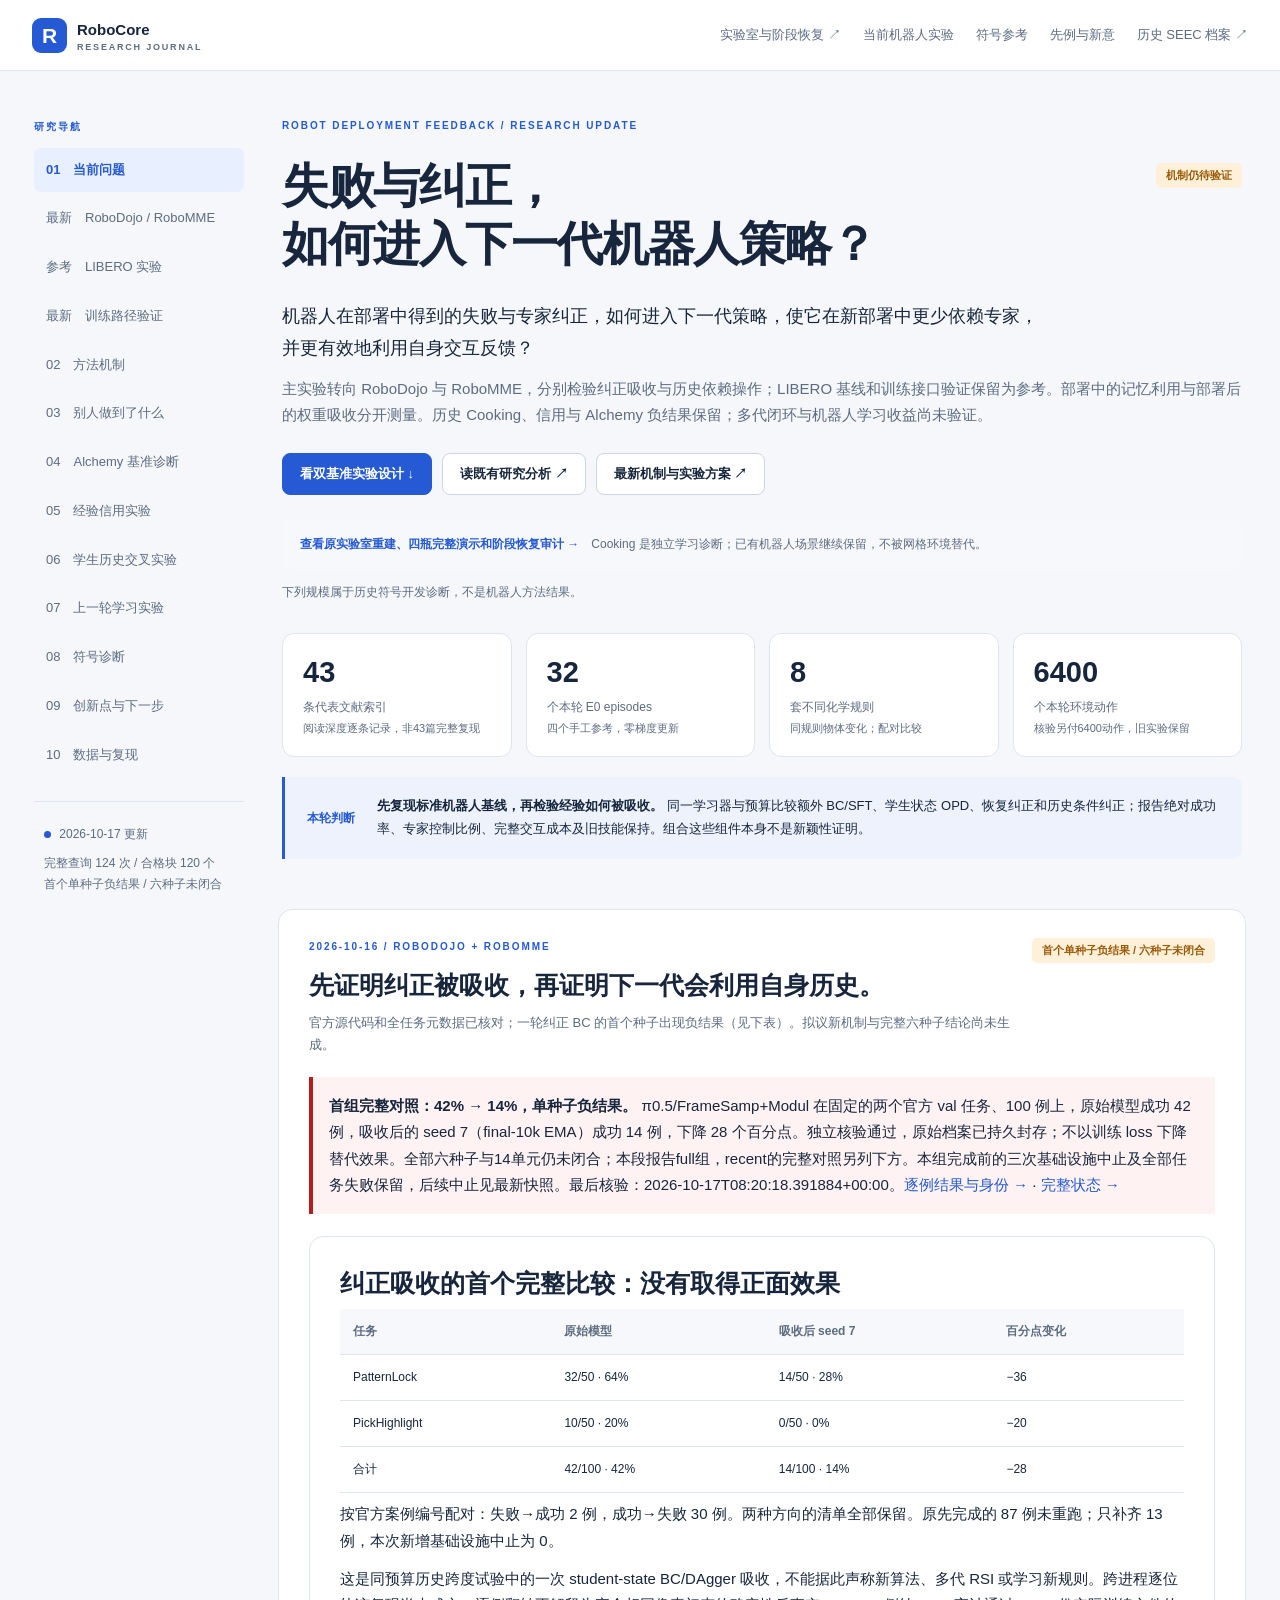
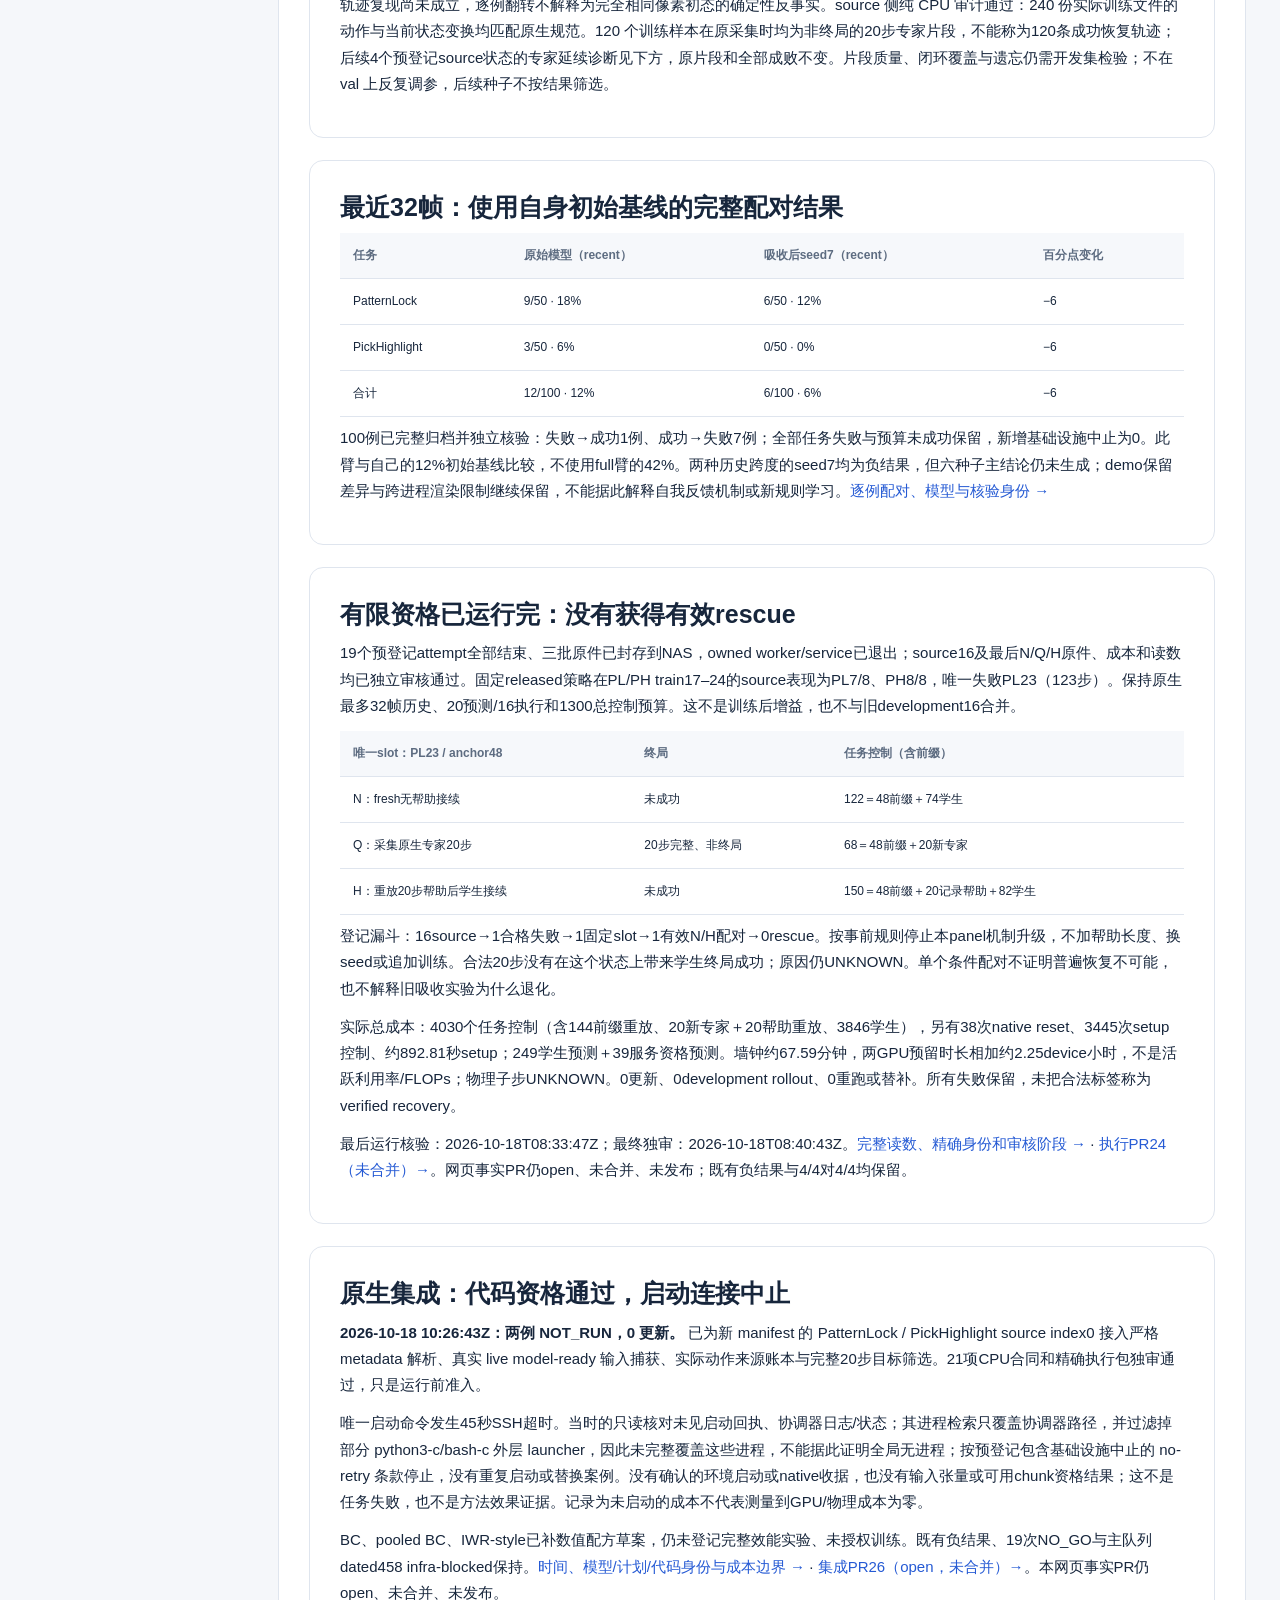
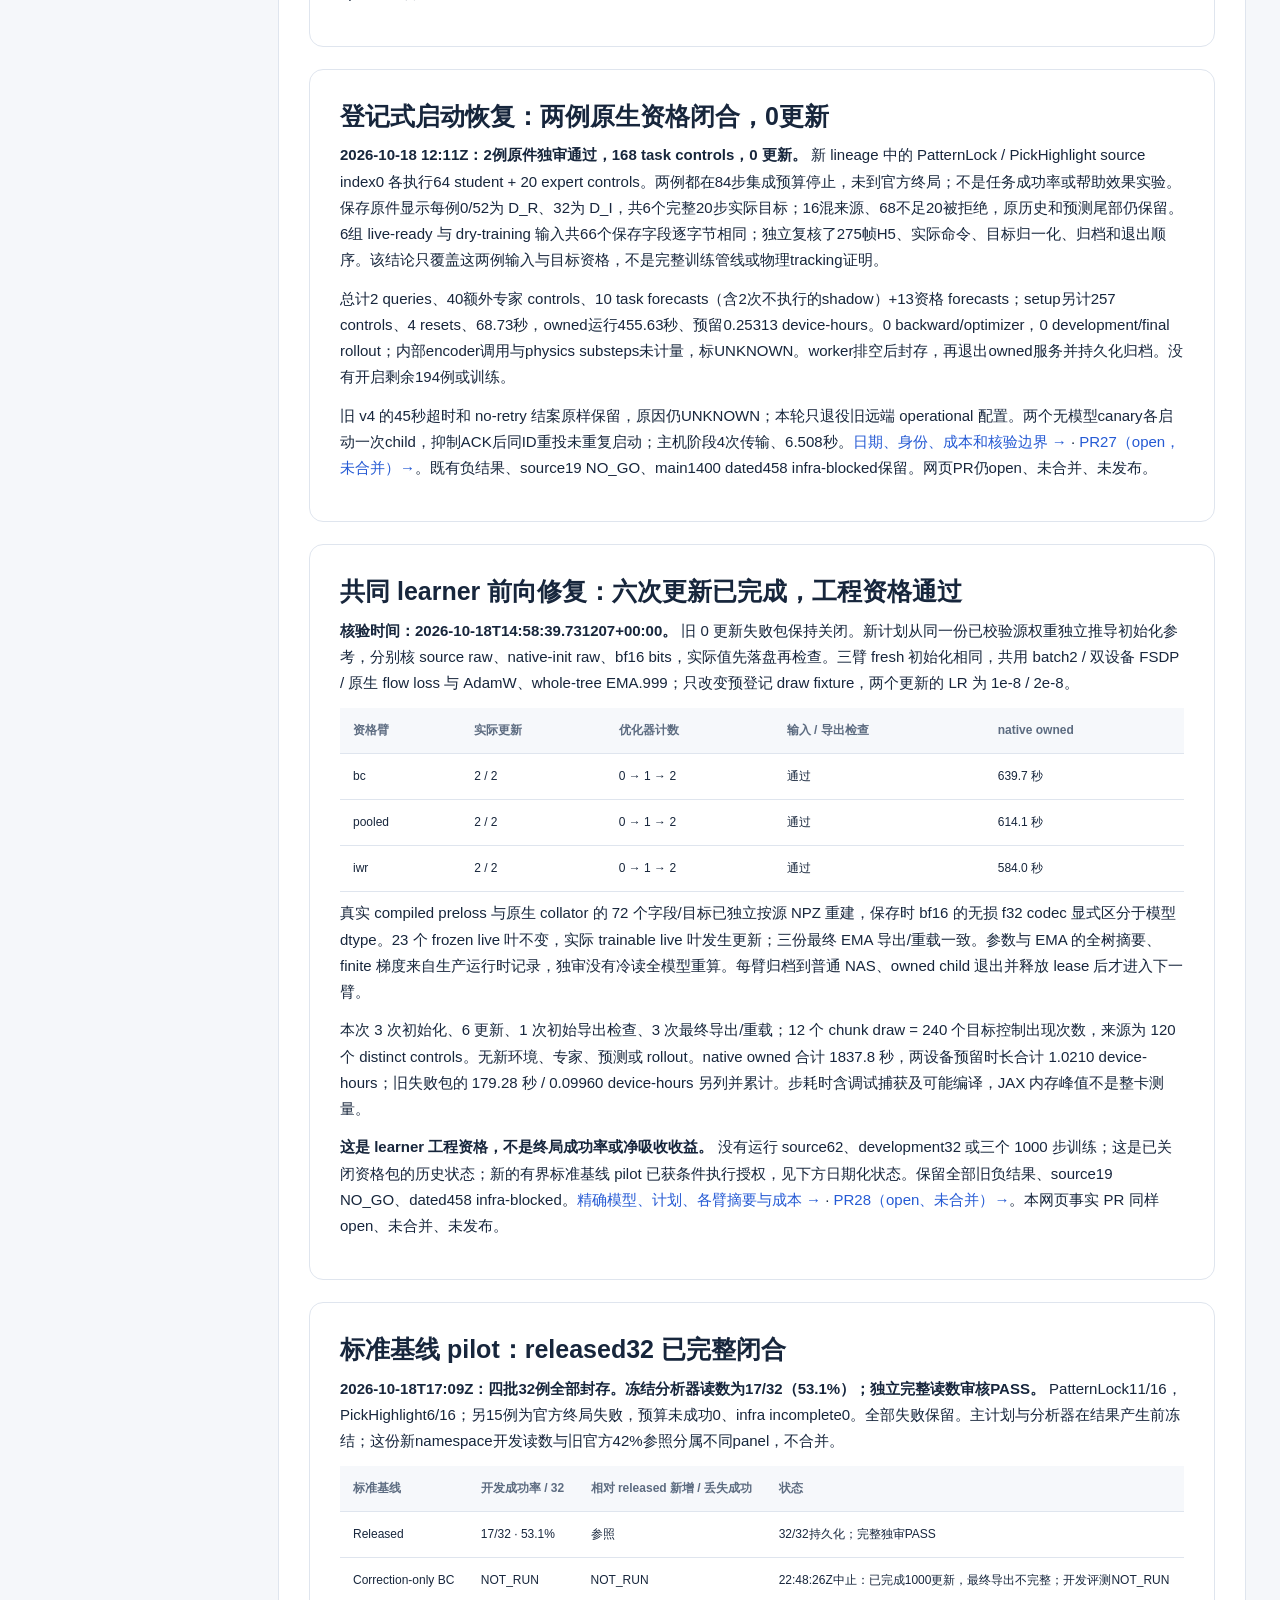
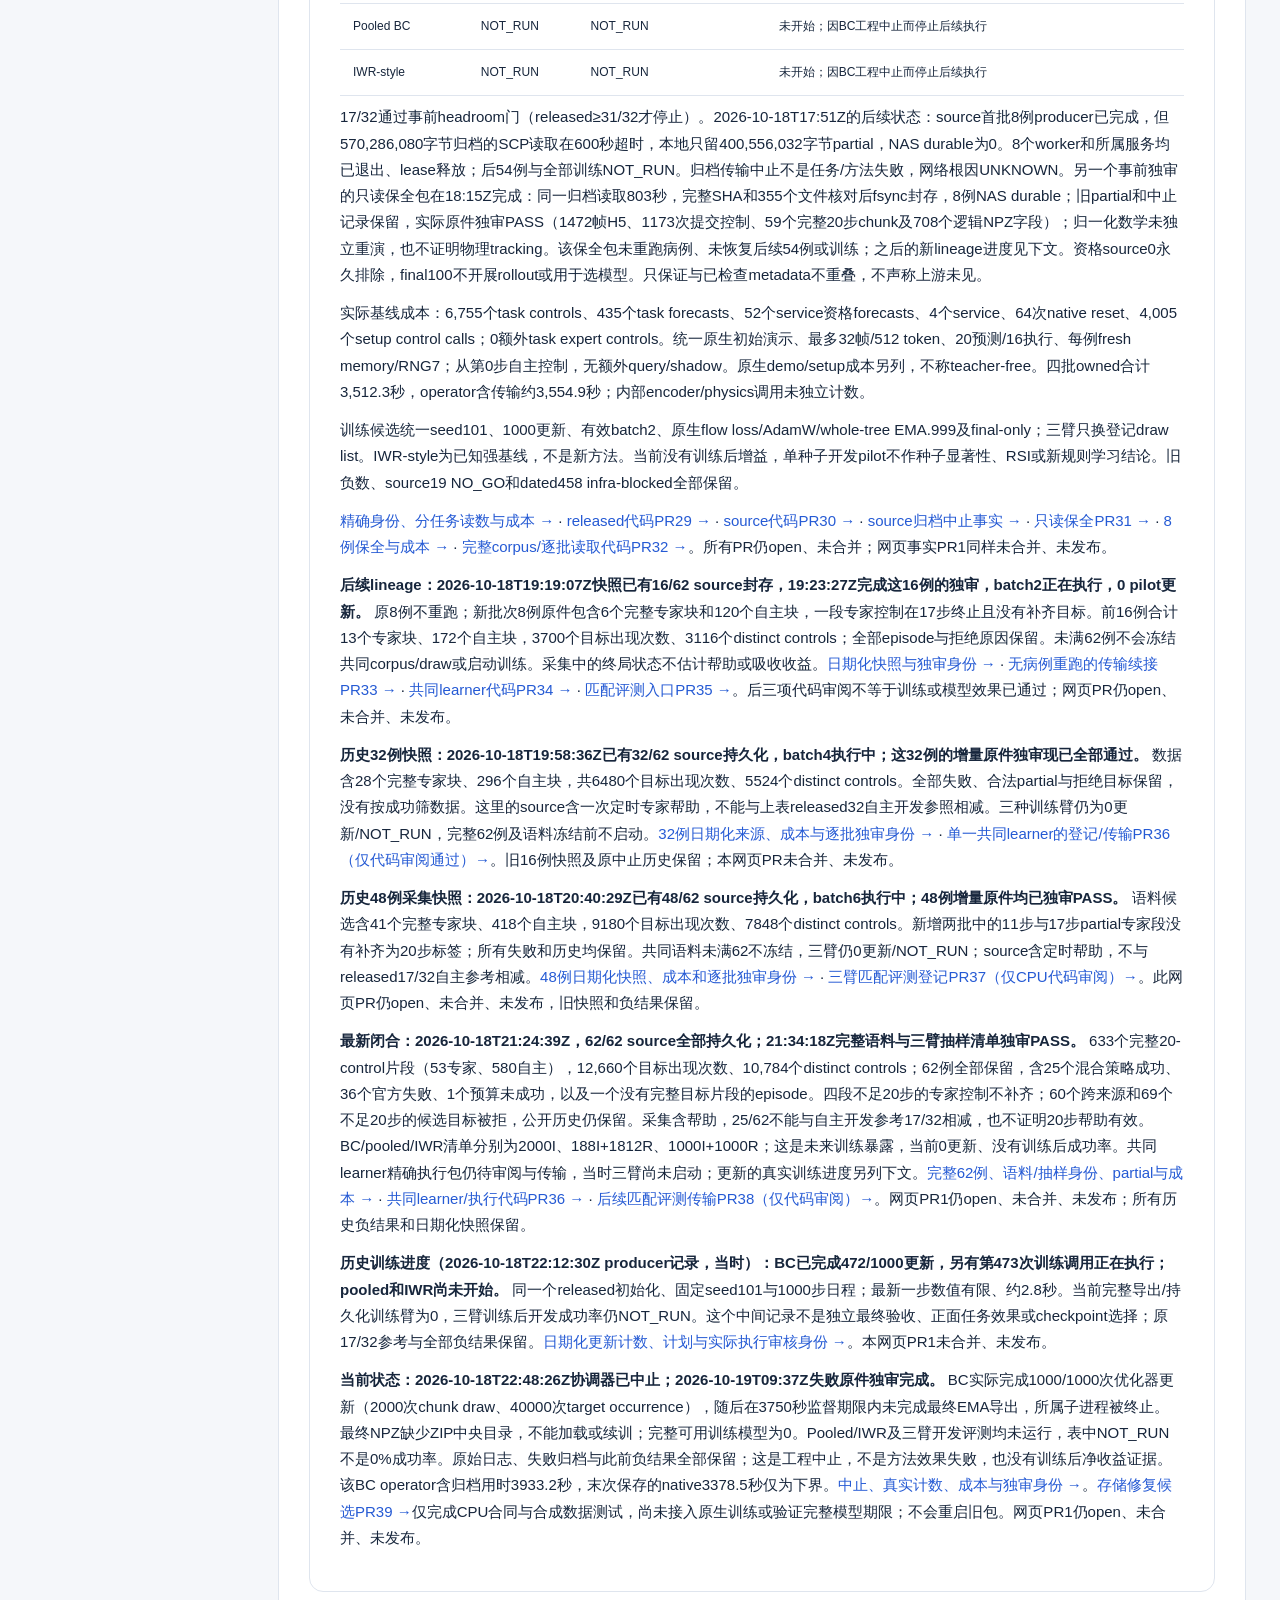
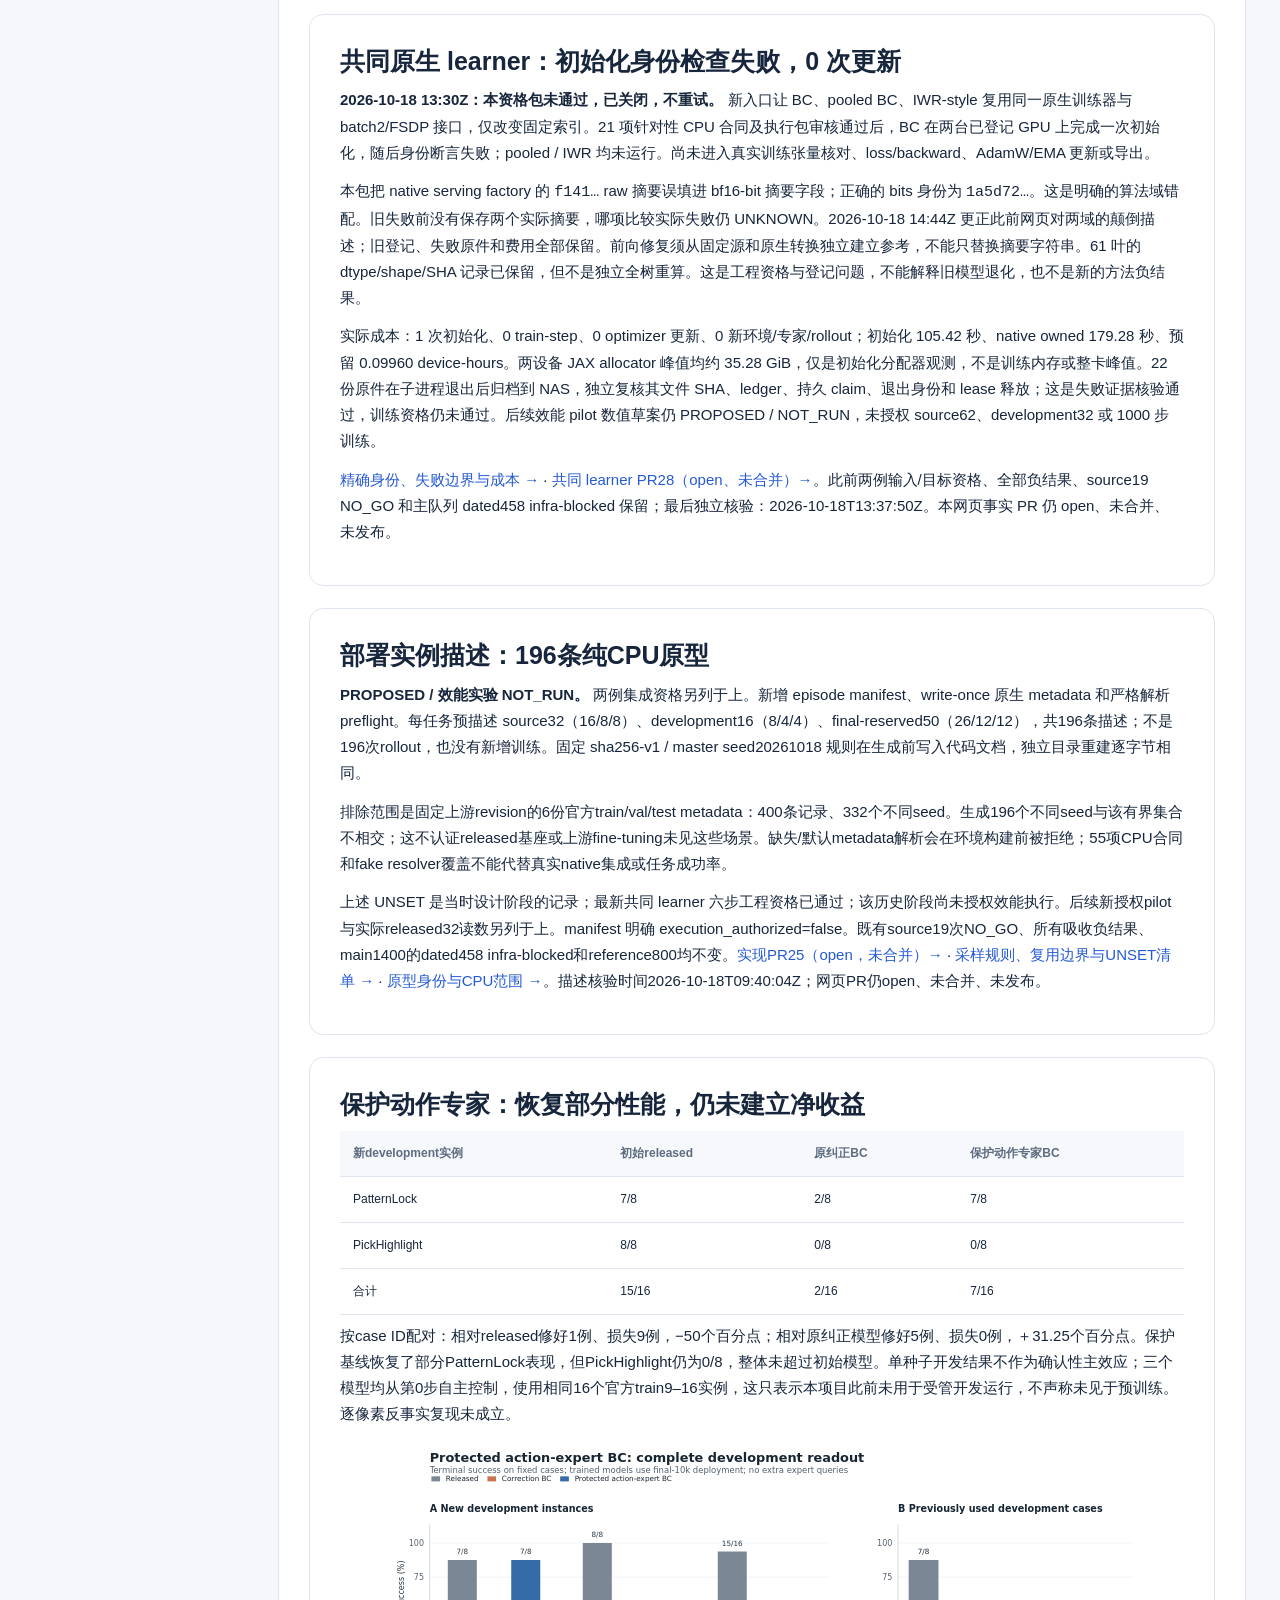
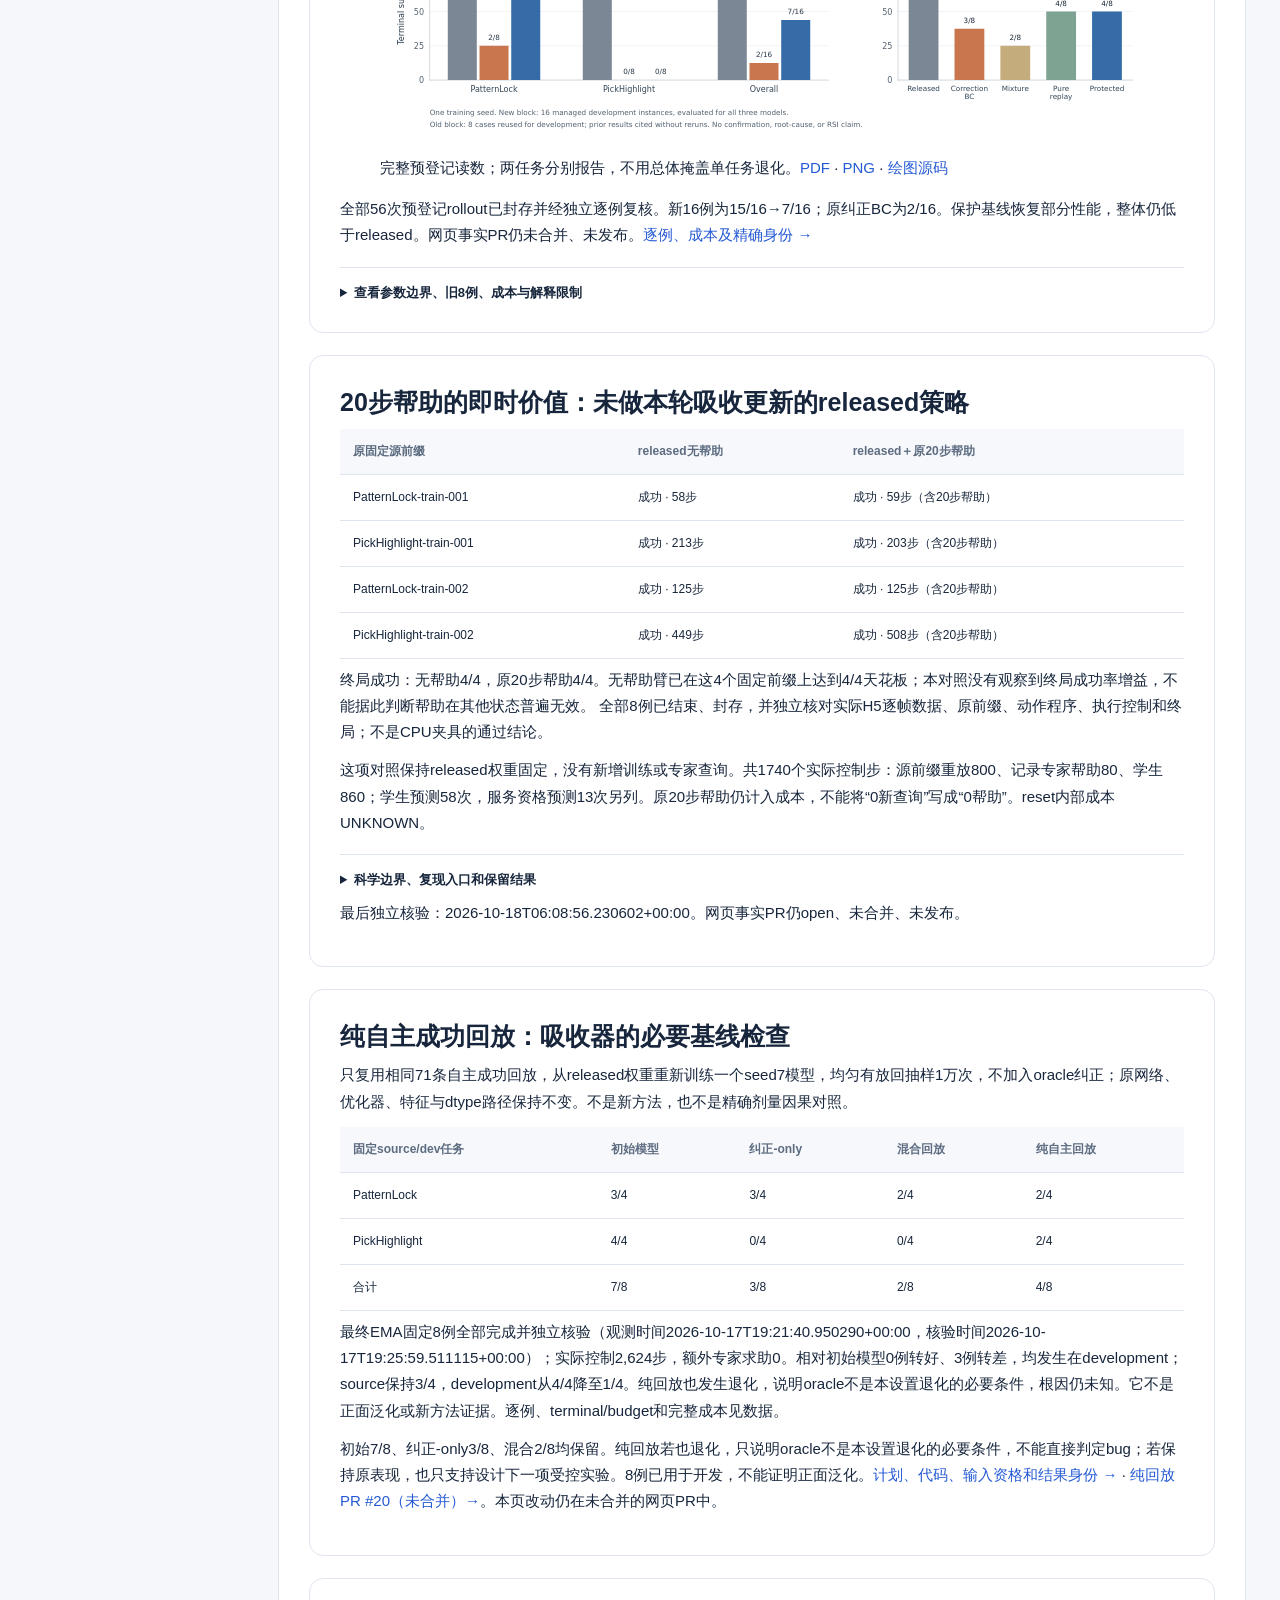
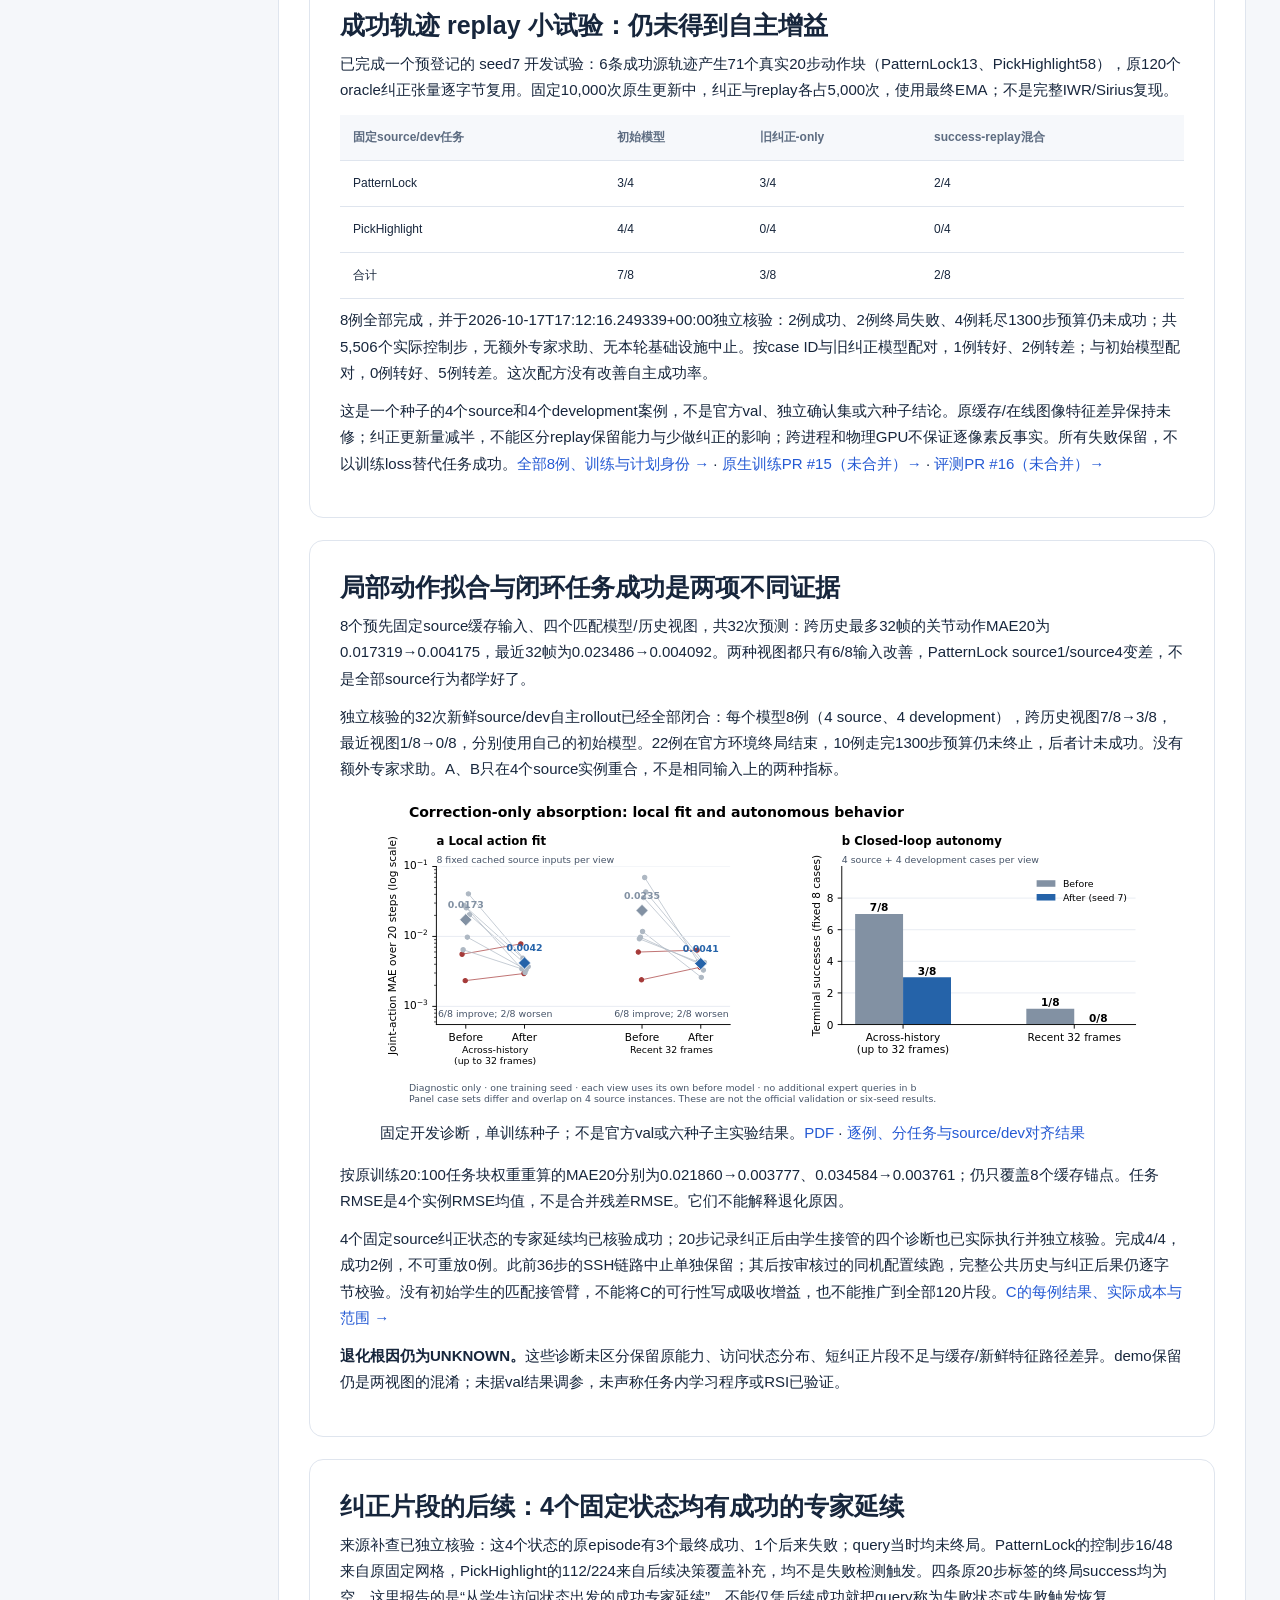
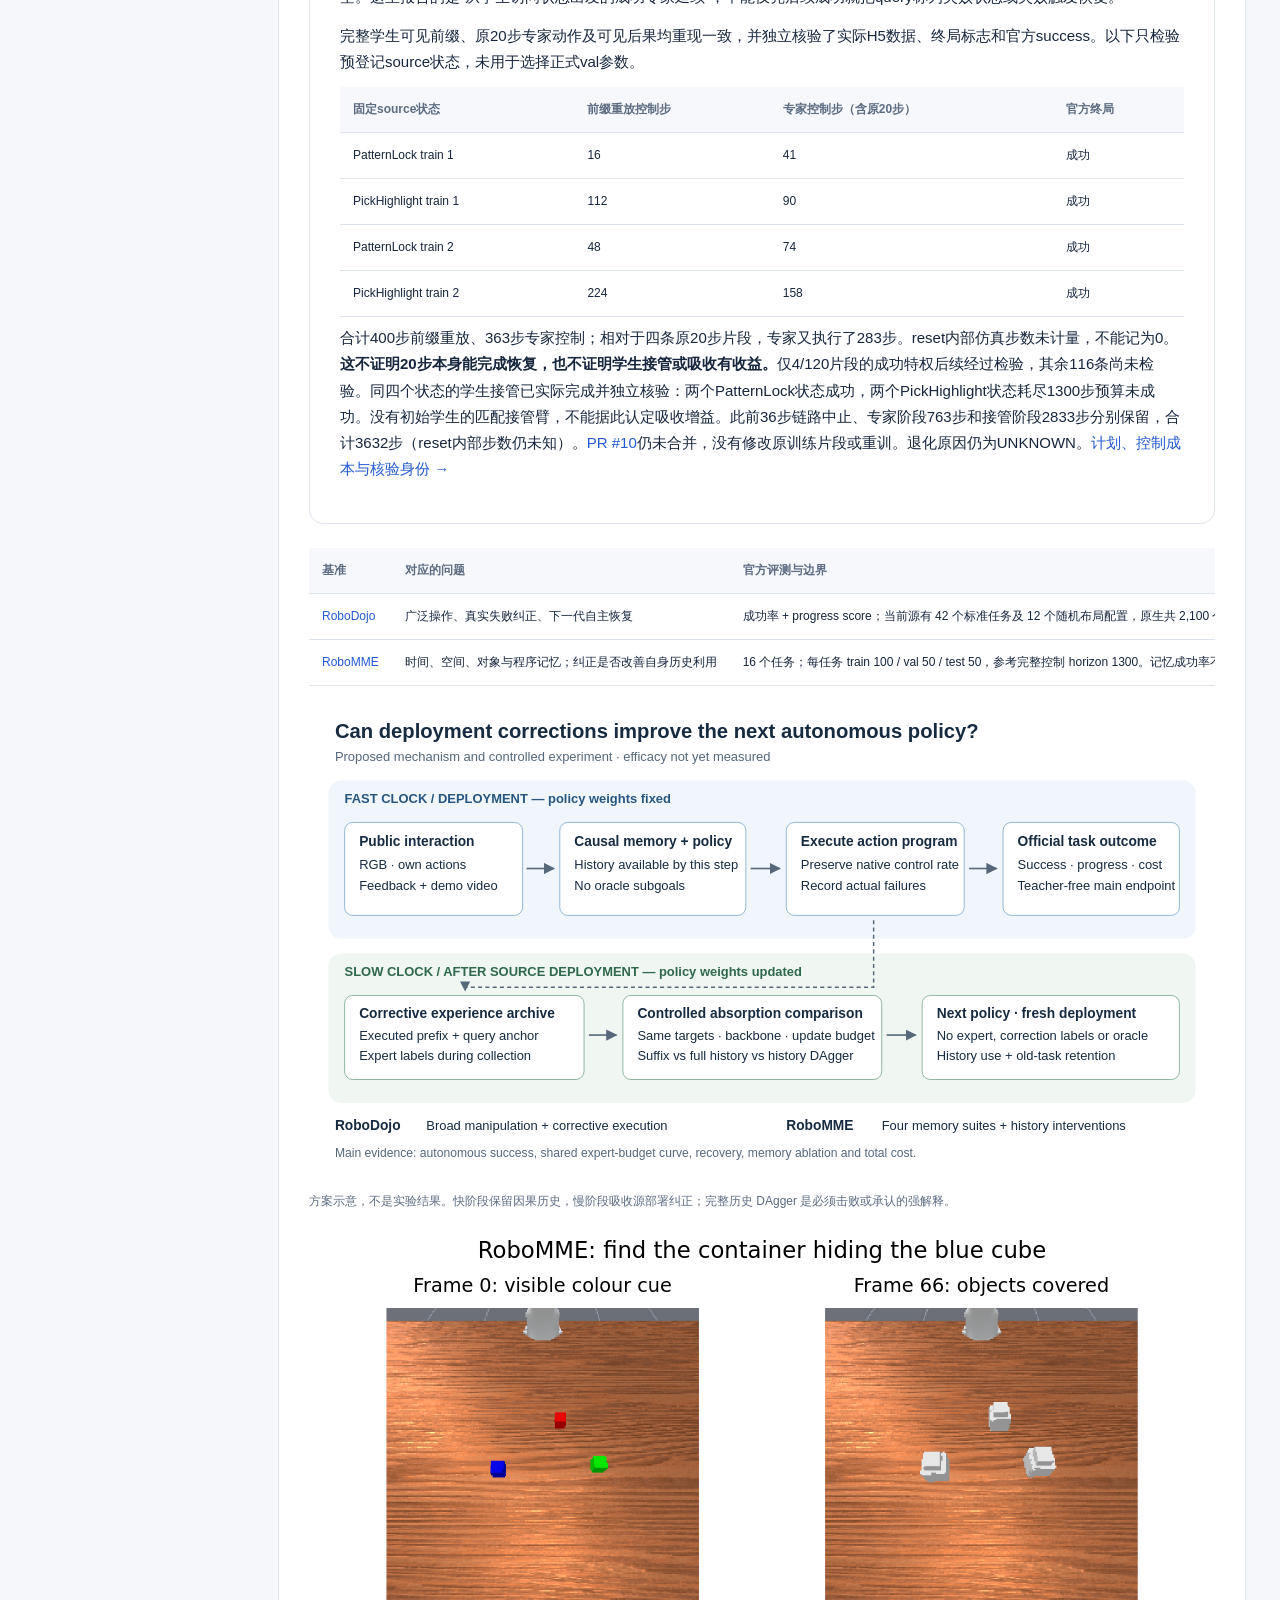
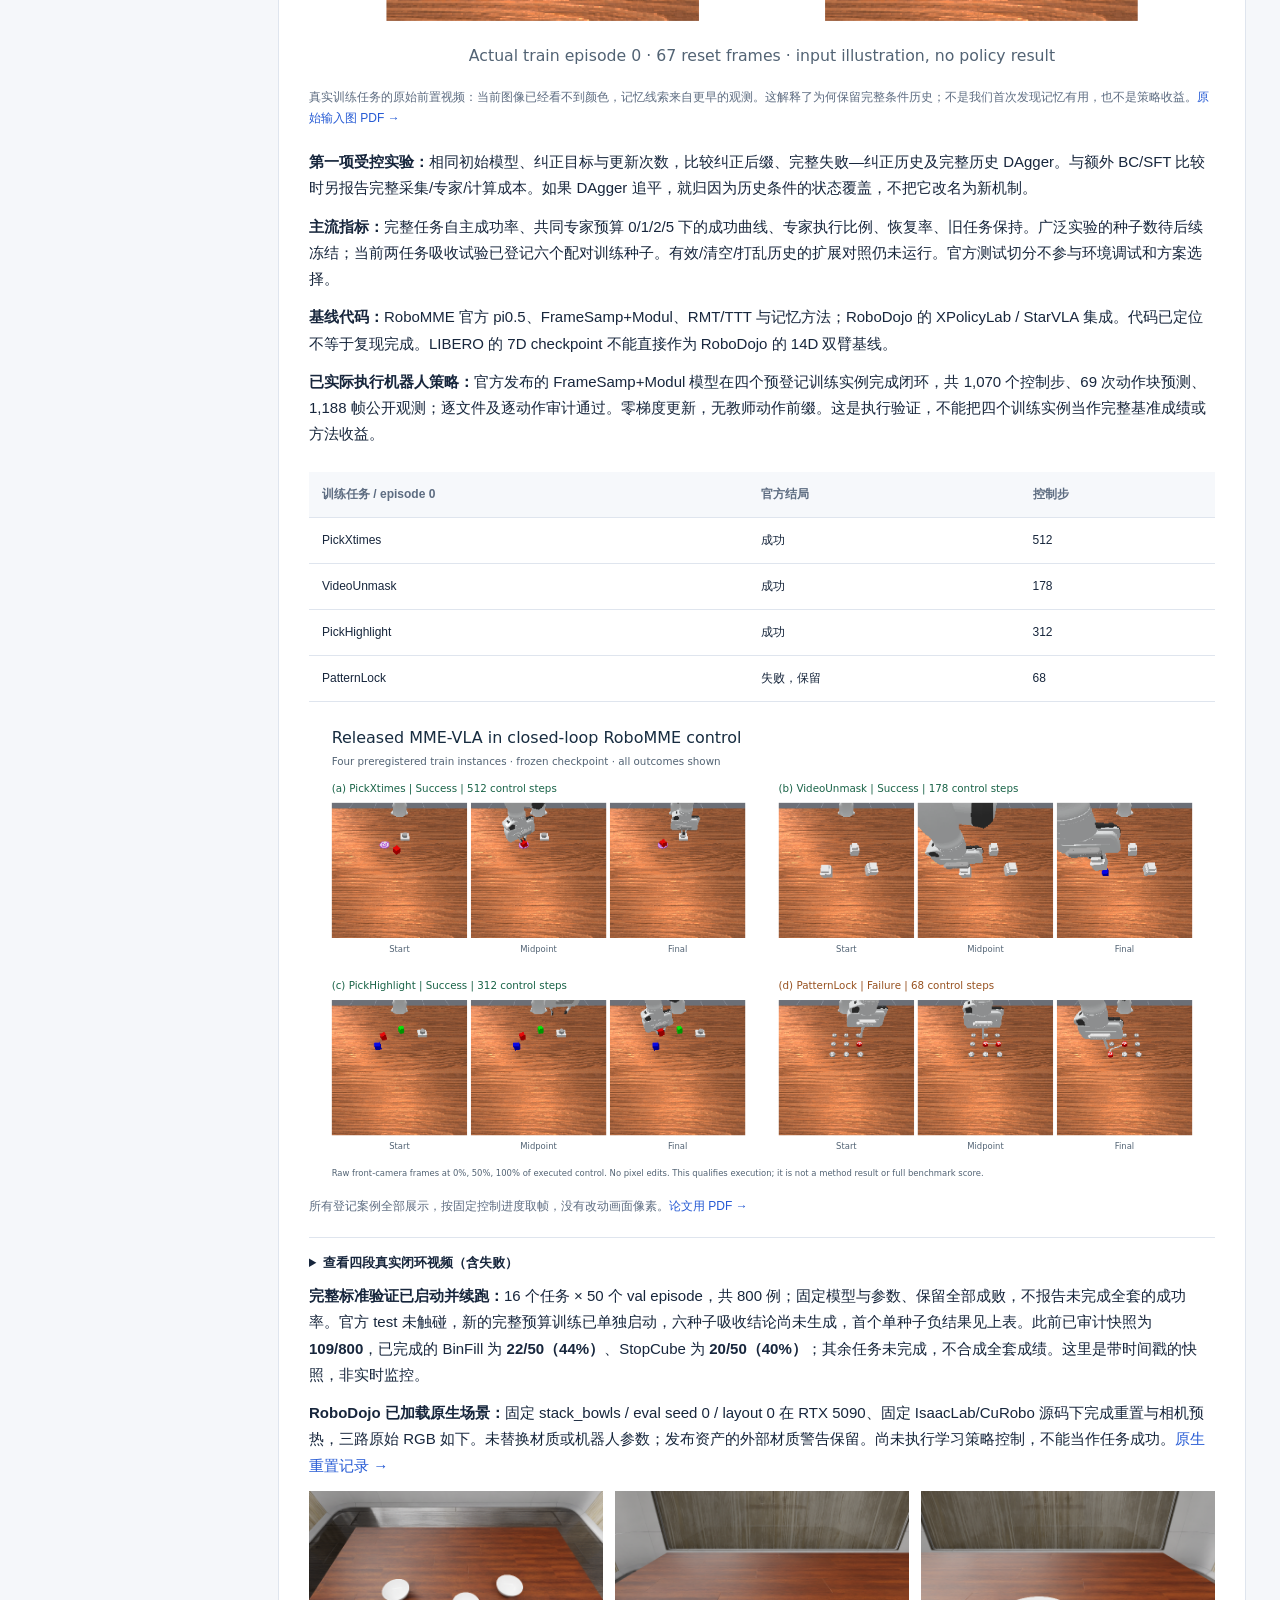
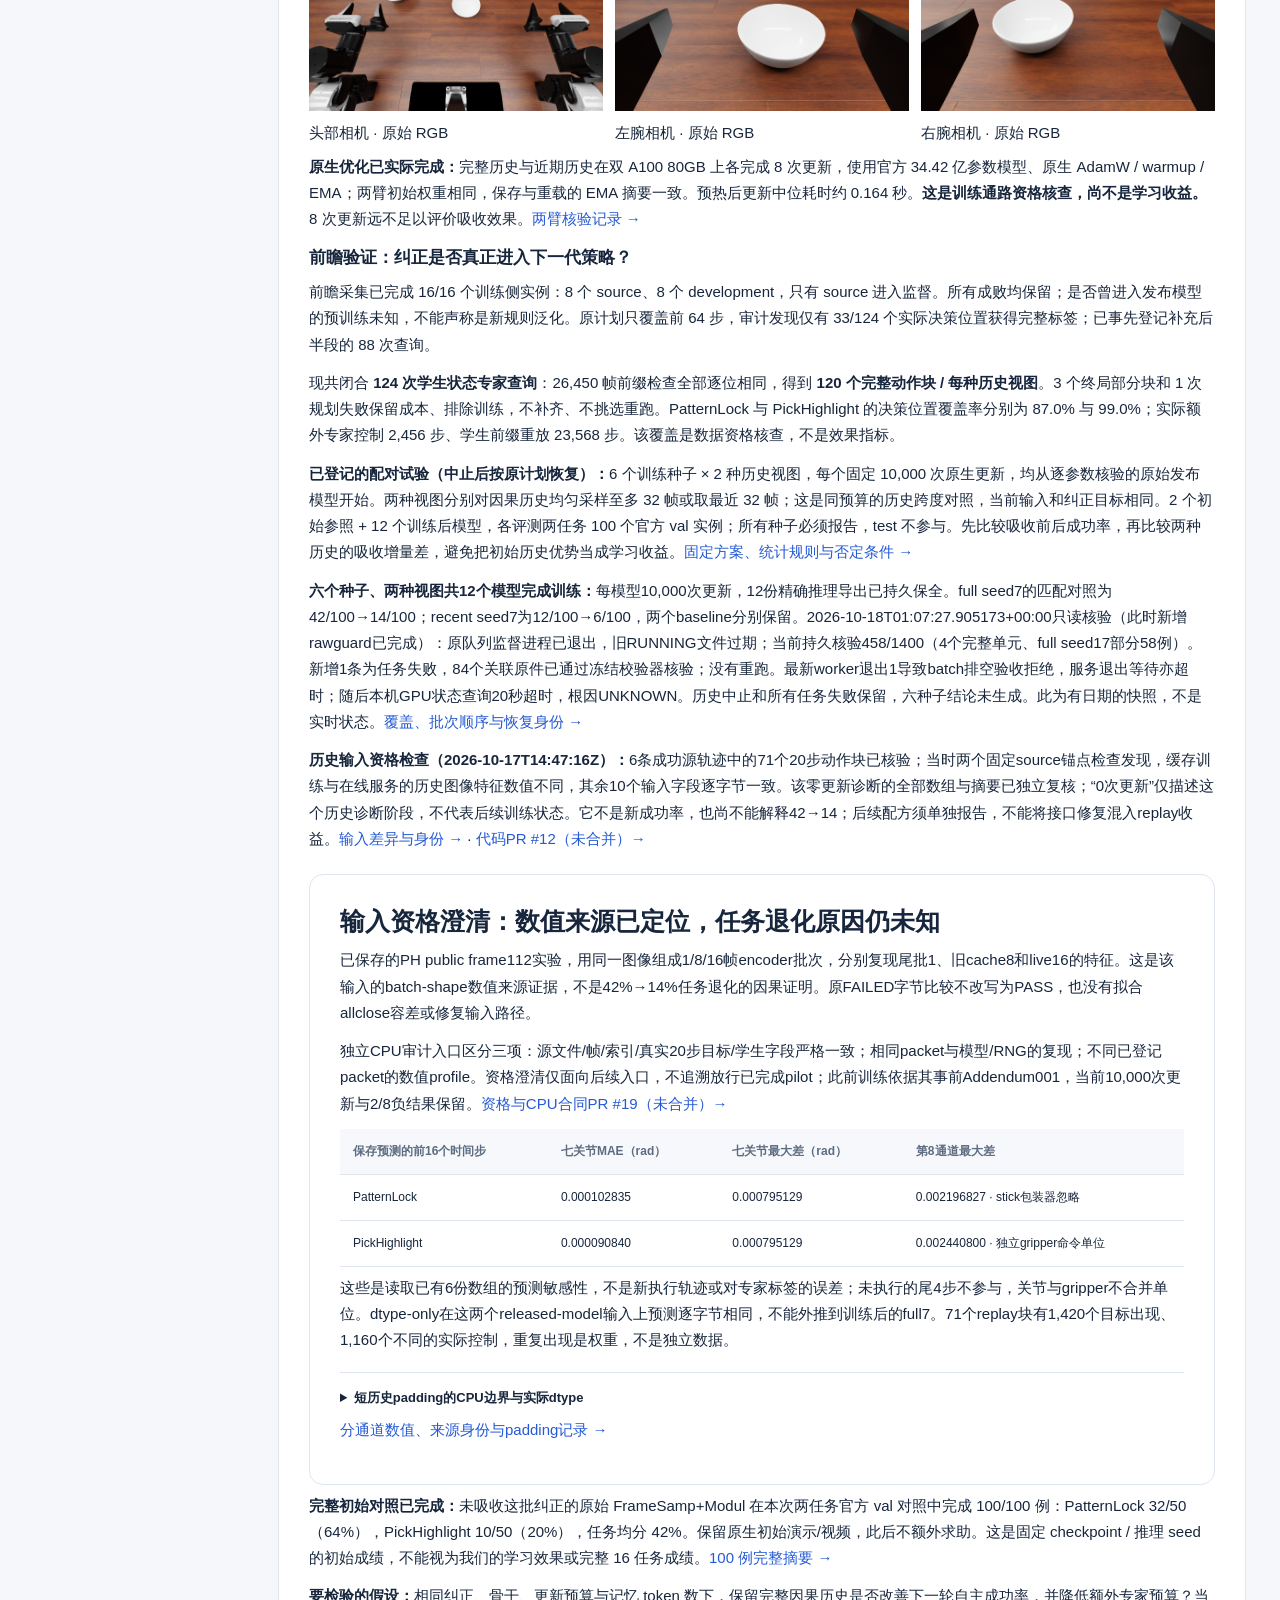
==== commit 176856fe: "[research/docs]: report BC export abort and preserve actual 1000 updates" ====
--- a/learning.html
+++ b/learning.html
@@ -20,7 +20,7 @@
 <section class="card section" id="native-integration"><h2>原生集成：代码资格通过，启动连接中止</h2><p><strong>2026-10-18 10:26:43Z：两例 NOT_RUN，0 更新。</strong> 已为新 manifest 的 PatternLock / PickHighlight source index0 接入严格 metadata 解析、真实 live model-ready 输入捕获、实际动作来源账本与完整20步目标筛选。21项CPU合同和精确执行包独审通过，只是运行前准入。</p><p>唯一启动命令发生45秒SSH超时。当时的只读核对未见启动回执、协调器日志/状态；其进程检索只覆盖协调器路径，并过滤掉部分 python3-c/bash-c 外层 launcher，因此未完整覆盖这些进程，不能据此证明全局无进程；按预登记包含基础设施中止的 no-retry 条款停止，没有重复启动或替换案例。没有确认的环境启动或native收据，也没有输入张量或可用chunk资格结果；这不是任务失败，也不是方法效果证据。记录为未启动的成本不代表测量到GPU/物理成本为零。</p><p>BC、pooled BC、IWR-style已补数值配方草案，仍未登记完整效能实验、未授权训练。既有负结果、19次NO_GO与主队列dated458 infra-blocked保持。<a href="data/robomme-native-integration.json">时间、模型/计划/代码身份与成本边界 →</a> · <a href="https://github.com/asimfish/robocore/pull/26">集成PR26（open，未合并）→</a>。本网页事实PR仍open、未合并、未发布。</p></section>
 <section class="card section" id="registered-launch-recovery"><h2>登记式启动恢复：两例原生资格闭合，0更新</h2><p><strong>2026-10-18 12:11Z：2例原件独审通过，168 task controls，0 更新。</strong> 新 lineage 中的 PatternLock / PickHighlight source index0 各执行64 student + 20 expert controls。两例都在84步集成预算停止，未到官方终局；不是任务成功率或帮助效果实验。保存原件显示每例0/52为 D_R、32为 D_I，共6个完整20步实际目标；16混来源、68不足20被拒绝，原历史和预测尾部仍保留。6组 live-ready 与 dry-training 输入共66个保存字段逐字节相同；独立复核了275帧H5、实际命令、目标归一化、归档和退出顺序。该结论只覆盖这两例输入与目标资格，不是完整训练管线或物理tracking证明。</p><p>总计2 queries、40额外专家 controls、10 task forecasts（含2次不执行的shadow）+13资格 forecasts；setup另计257 controls、4 resets、68.73秒，owned运行455.63秒、预留0.25313 device-hours。0 backward/optimizer，0 development/final rollout；内部encoder调用与physics substeps未计量，标UNKNOWN。worker排空后封存，再退出owned服务并持久化归档。没有开启剩余194例或训练。</p><p>旧 v4 的45秒超时和 no-retry 结案原样保留，原因仍UNKNOWN；本轮只退役旧远端 operational 配置。两个无模型canary各启动一次child，抑制ACK后同ID重投未重复启动；主机阶段4次传输、6.508秒。<a href="data/robomme-registered-launch-recovery.json">日期、身份、成本和核验边界 →</a> · <a href="https://github.com/asimfish/robocore/pull/27">PR27（open，未合并）→</a>。既有负结果、source19 NO_GO、main1400 dated458 infra-blocked保留。网页PR仍open、未合并、未发布。</p></section>
 <section class="card section" id="native-learner-identity-repair"><h2>共同 learner 前向修复：六次更新已完成，工程资格通过</h2><p><strong>核验时间：2026-10-18T14:58:39.731207+00:00。</strong> 旧 0 更新失败包保持关闭。新计划从同一份已校验源权重独立推导初始化参考，分别核 source raw、native-init raw、bf16 bits，实际值先落盘再检查。三臂 fresh 初始化相同，共用 batch2 / 双设备 FSDP / 原生 flow loss 与 AdamW、whole-tree EMA.999；只改变预登记 draw fixture，两个更新的 LR 为 1e-8 / 2e-8。</p><table><thead><tr><th>资格臂</th><th>实际更新</th><th>优化器计数</th><th>输入 / 导出检查</th><th>native owned</th></tr></thead><tbody><tr><td>bc</td><td>2 / 2</td><td>0 → 1 → 2</td><td>通过</td><td>639.7 秒</td></tr><tr><td>pooled</td><td>2 / 2</td><td>0 → 1 → 2</td><td>通过</td><td>614.1 秒</td></tr><tr><td>iwr</td><td>2 / 2</td><td>0 → 1 → 2</td><td>通过</td><td>584.0 秒</td></tr></tbody></table><p>真实 compiled preloss 与原生 collator 的 72 个字段/目标已独立按源 NPZ 重建，保存时 bf16 的无损 f32 codec 显式区分于模型 dtype。23 个 frozen live 叶不变，实际 trainable live 叶发生更新；三份最终 EMA 导出/重载一致。参数与 EMA 的全树摘要、finite 梯度来自生产运行时记录，独审没有冷读全模型重算。每臂归档到普通 NAS、owned child 退出并释放 lease 后才进入下一臂。</p><p>本次 3 次初始化、6 更新、1 次初始导出检查、3 次最终导出/重载；12 个 chunk draw = 240 个目标控制出现次数，来源为 120 个 distinct controls。无新环境、专家、预测或 rollout。native owned 合计 1837.8 秒，两设备预留时长合计 1.0210 device-hours；旧失败包的 179.28 秒 / 0.09960 device-hours 另列并累计。步耗时含调试捕获及可能编译，JAX 内存峰值不是整卡测量。</p><p><strong>这是 learner 工程资格，不是终局成功率或净吸收收益。</strong> 没有运行 source62、development32 或三个 1000 步训练；这是已关闭资格包的历史状态；新的有界标准基线 pilot 已获条件执行授权，见下方日期化状态。保留全部旧负结果、source19 NO_GO、dated458 infra-blocked。<a href="data/robomme-native-learner-identity-repair.json">精确模型、计划、各臂摘要与成本 →</a> · <a href="https://github.com/asimfish/robocore/pull/28">PR28（open、未合并）→</a>。本网页事实 PR 同样 open、未合并、未发布。</p></section>
-<section class="card section" id="deployment-baseline-pilot"><h2>标准基线 pilot：released32 已完整闭合</h2><p><strong>2026-10-18T17:09Z：四批32例全部封存。冻结分析器读数为17/32（53.1%）；独立完整读数审核PASS。</strong> PatternLock11/16，PickHighlight6/16；另15例为官方终局失败，预算未成功0、infra incomplete0。全部失败保留。主计划与分析器在结果产生前冻结；这份新namespace开发读数与旧官方42%参照分属不同panel，不合并。</p><table><thead><tr><th>标准基线</th><th>开发成功率 / 32</th><th>相对 released 新增 / 丢失成功</th><th>状态</th></tr></thead><tbody><tr><td>Released</td><td>17/32 · 53.1%</td><td>参照</td><td>32/32持久化；完整独审PASS</td></tr><tr><td>Correction-only BC</td><td>NOT_RUN</td><td>NOT_RUN</td><td>22:12:30Z：BC训练472/1000；开发评测NOT_RUN</td></tr><tr><td>Pooled BC</td><td>NOT_RUN</td><td>NOT_RUN</td><td>22:12:30Z：尚未开始；按固定串行队列等待</td></tr><tr><td>IWR-style</td><td>NOT_RUN</td><td>NOT_RUN</td><td>22:12:30Z：尚未开始；按固定串行队列等待</td></tr></tbody></table><p>17/32通过事前headroom门（released≥31/32才停止）。2026-10-18T17:51Z的后续状态：source首批8例producer已完成，但570,286,080字节归档的SCP读取在600秒超时，本地只留400,556,032字节partial，NAS durable为0。8个worker和所属服务均已退出、lease释放；后54例与全部训练NOT_RUN。归档传输中止不是任务/方法失败，网络根因UNKNOWN。另一个事前独审的只读保全包在18:15Z完成：同一归档读取803秒，完整SHA和355个文件核对后fsync封存，8例NAS durable；旧partial和中止记录保留，实际原件独审PASS（1472帧H5、1173次提交控制、59个完整20步chunk及708个逻辑NPZ字段）；归一化数学未独立重演，也不证明物理tracking。该保全包未重跑病例、未恢复后续54例或训练；之后的新lineage进度见下文。资格source0永久排除，final100不开展rollout或用于选模型。只保证与已检查metadata不重叠，不声称上游未见。</p><p>实际基线成本：6,755个task controls、435个task forecasts、52个service资格forecasts、4个service、64次native reset、4,005个setup control calls；0额外task expert controls。统一原生初始演示、最多32帧/512 token、20预测/16执行、每例fresh memory/RNG7；从第0步自主控制，无额外query/shadow。原生demo/setup成本另列，不称teacher-free。四批owned合计3,512.3秒，operator含传输约3,554.9秒；内部encoder/physics调用未独立计数。</p><p>训练候选统一seed101、1000更新、有效batch2、原生flow loss/AdamW/whole-tree EMA.999及final-only；三臂只换登记draw list。IWR-style为已知强基线，不是新方法。当前没有训练后增益，单种子开发pilot不作种子显著性、RSI或新规则学习结论。旧负数、source19 NO_GO和dated458 infra-blocked全部保留。</p><p><a href="data/robomme-baseline-pilot.json">精确身份、分任务读数与成本 →</a> · <a href="https://github.com/asimfish/robocore/pull/29">released代码PR29 →</a> · <a href="https://github.com/asimfish/robocore/pull/30">source代码PR30 →</a> · <a href="data/robomme-pilot-source-transport-20261018T175153Z.json">source归档中止事实 →</a> · <a href="https://github.com/asimfish/robocore/pull/31">只读保全PR31 →</a> · <a href="data/robomme-pilot-source-preserved8-20261018T181501Z.json">8例保全与成本 →</a> · <a href="https://github.com/asimfish/robocore/pull/32">完整corpus/逐批读取代码PR32 →</a>。所有PR仍open、未合并；网页事实PR1同样未合并、未发布。</p><p><strong>后续lineage：2026-10-18T19:19:07Z快照已有16/62 source封存，19:23:27Z完成这16例的独审，batch2正在执行，0 pilot更新。</strong> 原8例不重跑；新批次8例原件包含6个完整专家块和120个自主块，一段专家控制在17步终止且没有补齐目标。前16例合计13个专家块、172个自主块，3700个目标出现次数、3116个distinct controls；全部episode与拒绝原因保留。未满62例不会冻结共同corpus/draw或启动训练。采集中的终局状态不估计帮助或吸收收益。<a href="data/robomme-pilot-source-continuation16-20261018T191907Z.json">日期化快照与独审身份 →</a> · <a href="https://github.com/asimfish/robocore/pull/33">无病例重跑的传输续接PR33 →</a> · <a href="https://github.com/asimfish/robocore/pull/34">共同learner代码PR34 →</a> · <a href="https://github.com/asimfish/robocore/pull/35">匹配评测入口PR35 →</a>。后三项代码审阅不等于训练或模型效果已通过；网页PR仍open、未合并、未发布。</p><p><strong>历史32例快照：2026-10-18T19:58:36Z已有32/62 source持久化，batch4执行中；这32例的增量原件独审现已全部通过。</strong> 数据含28个完整专家块、296个自主块，共6480个目标出现次数、5524个distinct controls。全部失败、合法partial与拒绝目标保留，没有按成功筛数据。这里的source含一次定时专家帮助，不能与上表released32自主开发参照相减。三种训练臂仍为0更新/NOT_RUN，完整62例及语料冻结前不启动。<a href="data/robomme-pilot-source-continuation32-20261018T195835Z.json">32例日期化来源、成本与逐批独审身份 →</a> · <a href="https://github.com/asimfish/robocore/pull/36">单一共同learner的登记/传输PR36（仅代码审阅通过）→</a>。旧16例快照及原中止历史保留；本网页PR未合并、未发布。</p><p><strong>历史48例采集快照：2026-10-18T20:40:29Z已有48/62 source持久化，batch6执行中；48例增量原件均已独审PASS。</strong> 语料候选含41个完整专家块、418个自主块，9180个目标出现次数、7848个distinct controls。新增两批中的11步与17步partial专家段没有补齐为20步标签；所有失败和历史均保留。共同语料未满62不冻结，三臂仍0更新/NOT_RUN；source含定时帮助，不与released17/32自主参考相减。<a href="data/robomme-pilot-source-continuation48-20261018T204029Z.json">48例日期化快照、成本和逐批独审身份 →</a> · <a href="https://github.com/asimfish/robocore/pull/37">三臂匹配评测登记PR37（仅CPU代码审阅）→</a>。此网页PR仍open、未合并、未发布，旧快照和负结果保留。</p><p><strong>最新闭合：2026-10-18T21:24:39Z，62/62 source全部持久化；21:34:18Z完整语料与三臂抽样清单独审PASS。</strong> 633个完整20-control片段（53专家、580自主），12,660个目标出现次数、10,784个distinct controls；62例全部保留，含25个混合策略成功、36个官方失败、1个预算未成功，以及一个没有完整目标片段的episode。四段不足20步的专家控制不补齐；60个跨来源和69个不足20步的候选目标被拒，公开历史仍保留。采集含帮助，25/62不能与自主开发参考17/32相减，也不证明20步帮助有效。BC/pooled/IWR清单分别为2000I、188I+1812R、1000I+1000R；这是未来训练暴露，当前0更新、没有训练后成功率。共同learner精确执行包仍待审阅与传输，当时三臂尚未启动；更新的真实训练进度另列下文。<a href="data/robomme-pilot-source62-corpus-20261018T212439Z.json">完整62例、语料/抽样身份、partial与成本 →</a> · <a href="https://github.com/asimfish/robocore/pull/36">共同learner/执行代码PR36 →</a> · <a href="https://github.com/asimfish/robocore/pull/38">后续匹配评测传输PR38（仅代码审阅）→</a>。网页PR1仍open、未合并、未发布；所有历史负结果和日期化快照保留。</p><p><strong>训练进度（2026-10-18T22:12:30Z producer记录）：BC已完成472/1000更新，另有第473次训练调用正在执行；pooled和IWR尚未开始。</strong> 同一个released初始化、固定seed101与1000步日程；最新一步数值有限、约2.8秒。当前完整导出/持久化训练臂为0，三臂训练后开发成功率仍NOT_RUN。这个中间记录不是独立最终验收、正面任务效果或checkpoint选择；原17/32参考与全部负结果保留。<a href="data/robomme-pilot-bc-progress472-20261018T221230Z.json">日期化更新计数、计划与实际执行审核身份 →</a>。本网页PR1未合并、未发布。</p></section>
+<section class="card section" id="deployment-baseline-pilot"><h2>标准基线 pilot：released32 已完整闭合</h2><p><strong>2026-10-18T17:09Z：四批32例全部封存。冻结分析器读数为17/32（53.1%）；独立完整读数审核PASS。</strong> PatternLock11/16，PickHighlight6/16；另15例为官方终局失败，预算未成功0、infra incomplete0。全部失败保留。主计划与分析器在结果产生前冻结；这份新namespace开发读数与旧官方42%参照分属不同panel，不合并。</p><table><thead><tr><th>标准基线</th><th>开发成功率 / 32</th><th>相对 released 新增 / 丢失成功</th><th>状态</th></tr></thead><tbody><tr><td>Released</td><td>17/32 · 53.1%</td><td>参照</td><td>32/32持久化；完整独审PASS</td></tr><tr><td>Correction-only BC</td><td>NOT_RUN</td><td>NOT_RUN</td><td>22:48:26Z中止：已完成1000更新，最终导出不完整；开发评测NOT_RUN</td></tr><tr><td>Pooled BC</td><td>NOT_RUN</td><td>NOT_RUN</td><td>未开始；因BC工程中止而停止后续执行</td></tr><tr><td>IWR-style</td><td>NOT_RUN</td><td>NOT_RUN</td><td>未开始；因BC工程中止而停止后续执行</td></tr></tbody></table><p>17/32通过事前headroom门（released≥31/32才停止）。2026-10-18T17:51Z的后续状态：source首批8例producer已完成，但570,286,080字节归档的SCP读取在600秒超时，本地只留400,556,032字节partial，NAS durable为0。8个worker和所属服务均已退出、lease释放；后54例与全部训练NOT_RUN。归档传输中止不是任务/方法失败，网络根因UNKNOWN。另一个事前独审的只读保全包在18:15Z完成：同一归档读取803秒，完整SHA和355个文件核对后fsync封存，8例NAS durable；旧partial和中止记录保留，实际原件独审PASS（1472帧H5、1173次提交控制、59个完整20步chunk及708个逻辑NPZ字段）；归一化数学未独立重演，也不证明物理tracking。该保全包未重跑病例、未恢复后续54例或训练；之后的新lineage进度见下文。资格source0永久排除，final100不开展rollout或用于选模型。只保证与已检查metadata不重叠，不声称上游未见。</p><p>实际基线成本：6,755个task controls、435个task forecasts、52个service资格forecasts、4个service、64次native reset、4,005个setup control calls；0额外task expert controls。统一原生初始演示、最多32帧/512 token、20预测/16执行、每例fresh memory/RNG7；从第0步自主控制，无额外query/shadow。原生demo/setup成本另列，不称teacher-free。四批owned合计3,512.3秒，operator含传输约3,554.9秒；内部encoder/physics调用未独立计数。</p><p>训练候选统一seed101、1000更新、有效batch2、原生flow loss/AdamW/whole-tree EMA.999及final-only；三臂只换登记draw list。IWR-style为已知强基线，不是新方法。当前没有训练后增益，单种子开发pilot不作种子显著性、RSI或新规则学习结论。旧负数、source19 NO_GO和dated458 infra-blocked全部保留。</p><p><a href="data/robomme-baseline-pilot.json">精确身份、分任务读数与成本 →</a> · <a href="https://github.com/asimfish/robocore/pull/29">released代码PR29 →</a> · <a href="https://github.com/asimfish/robocore/pull/30">source代码PR30 →</a> · <a href="data/robomme-pilot-source-transport-20261018T175153Z.json">source归档中止事实 →</a> · <a href="https://github.com/asimfish/robocore/pull/31">只读保全PR31 →</a> · <a href="data/robomme-pilot-source-preserved8-20261018T181501Z.json">8例保全与成本 →</a> · <a href="https://github.com/asimfish/robocore/pull/32">完整corpus/逐批读取代码PR32 →</a>。所有PR仍open、未合并；网页事实PR1同样未合并、未发布。</p><p><strong>后续lineage：2026-10-18T19:19:07Z快照已有16/62 source封存，19:23:27Z完成这16例的独审，batch2正在执行，0 pilot更新。</strong> 原8例不重跑；新批次8例原件包含6个完整专家块和120个自主块，一段专家控制在17步终止且没有补齐目标。前16例合计13个专家块、172个自主块，3700个目标出现次数、3116个distinct controls；全部episode与拒绝原因保留。未满62例不会冻结共同corpus/draw或启动训练。采集中的终局状态不估计帮助或吸收收益。<a href="data/robomme-pilot-source-continuation16-20261018T191907Z.json">日期化快照与独审身份 →</a> · <a href="https://github.com/asimfish/robocore/pull/33">无病例重跑的传输续接PR33 →</a> · <a href="https://github.com/asimfish/robocore/pull/34">共同learner代码PR34 →</a> · <a href="https://github.com/asimfish/robocore/pull/35">匹配评测入口PR35 →</a>。后三项代码审阅不等于训练或模型效果已通过；网页PR仍open、未合并、未发布。</p><p><strong>历史32例快照：2026-10-18T19:58:36Z已有32/62 source持久化，batch4执行中；这32例的增量原件独审现已全部通过。</strong> 数据含28个完整专家块、296个自主块，共6480个目标出现次数、5524个distinct controls。全部失败、合法partial与拒绝目标保留，没有按成功筛数据。这里的source含一次定时专家帮助，不能与上表released32自主开发参照相减。三种训练臂仍为0更新/NOT_RUN，完整62例及语料冻结前不启动。<a href="data/robomme-pilot-source-continuation32-20261018T195835Z.json">32例日期化来源、成本与逐批独审身份 →</a> · <a href="https://github.com/asimfish/robocore/pull/36">单一共同learner的登记/传输PR36（仅代码审阅通过）→</a>。旧16例快照及原中止历史保留；本网页PR未合并、未发布。</p><p><strong>历史48例采集快照：2026-10-18T20:40:29Z已有48/62 source持久化，batch6执行中；48例增量原件均已独审PASS。</strong> 语料候选含41个完整专家块、418个自主块，9180个目标出现次数、7848个distinct controls。新增两批中的11步与17步partial专家段没有补齐为20步标签；所有失败和历史均保留。共同语料未满62不冻结，三臂仍0更新/NOT_RUN；source含定时帮助，不与released17/32自主参考相减。<a href="data/robomme-pilot-source-continuation48-20261018T204029Z.json">48例日期化快照、成本和逐批独审身份 →</a> · <a href="https://github.com/asimfish/robocore/pull/37">三臂匹配评测登记PR37（仅CPU代码审阅）→</a>。此网页PR仍open、未合并、未发布，旧快照和负结果保留。</p><p><strong>最新闭合：2026-10-18T21:24:39Z，62/62 source全部持久化；21:34:18Z完整语料与三臂抽样清单独审PASS。</strong> 633个完整20-control片段（53专家、580自主），12,660个目标出现次数、10,784个distinct controls；62例全部保留，含25个混合策略成功、36个官方失败、1个预算未成功，以及一个没有完整目标片段的episode。四段不足20步的专家控制不补齐；60个跨来源和69个不足20步的候选目标被拒，公开历史仍保留。采集含帮助，25/62不能与自主开发参考17/32相减，也不证明20步帮助有效。BC/pooled/IWR清单分别为2000I、188I+1812R、1000I+1000R；这是未来训练暴露，当前0更新、没有训练后成功率。共同learner精确执行包仍待审阅与传输，当时三臂尚未启动；更新的真实训练进度另列下文。<a href="data/robomme-pilot-source62-corpus-20261018T212439Z.json">完整62例、语料/抽样身份、partial与成本 →</a> · <a href="https://github.com/asimfish/robocore/pull/36">共同learner/执行代码PR36 →</a> · <a href="https://github.com/asimfish/robocore/pull/38">后续匹配评测传输PR38（仅代码审阅）→</a>。网页PR1仍open、未合并、未发布；所有历史负结果和日期化快照保留。</p><p><strong>历史训练进度（2026-10-18T22:12:30Z producer记录，当时）：BC已完成472/1000更新，另有第473次训练调用正在执行；pooled和IWR尚未开始。</strong> 同一个released初始化、固定seed101与1000步日程；最新一步数值有限、约2.8秒。当前完整导出/持久化训练臂为0，三臂训练后开发成功率仍NOT_RUN。这个中间记录不是独立最终验收、正面任务效果或checkpoint选择；原17/32参考与全部负结果保留。<a href="data/robomme-pilot-bc-progress472-20261018T221230Z.json">日期化更新计数、计划与实际执行审核身份 →</a>。本网页PR1未合并、未发布。</p><p><strong>当前状态：2026-10-18T22:48:26Z协调器已中止；2026-10-19T09:37Z失败原件独审完成。</strong> BC实际完成1000/1000次优化器更新（2000次chunk draw、40000次target occurrence），随后在3750秒监督期限内未完成最终EMA导出，所属子进程被终止。最终NPZ缺少ZIP中央目录，不能加载或续训；完整可用训练模型为0。Pooled/IWR及三臂开发评测均未运行，表中NOT_RUN不是0%成功率。原始日志、失败归档与此前负结果全部保留；这是工程中止，不是方法效果失败，也没有训练后净收益证据。该BC operator含归档用时3933.2秒，末次保存的native3378.5秒仅为下界。<a href="data/robomme-pilot-bc-export-timeout-20261018T224826Z.json">中止、真实计数、成本与独审身份 →</a>。<a href="https://github.com/asimfish/robocore/pull/39">存储修复候选PR39 →</a>仅完成CPU合同与合成数据测试，尚未接入原生训练或验证完整模型期限；不会重启旧包。网页PR1仍open、未合并、未发布。</p></section>
 <section class="card section" id="native-learner-qualification"><h2>共同原生 learner：初始化身份检查失败，0 次更新</h2><p><strong>2026-10-18 13:30Z：本资格包未通过，已关闭，不重试。</strong> 新入口让 BC、pooled BC、IWR-style 复用同一原生训练器与 batch2/FSDP 接口，仅改变固定索引。21 项针对性 CPU 合同及执行包审核通过后，BC 在两台已登记 GPU 上完成一次初始化，随后身份断言失败；pooled / IWR 均未运行。尚未进入真实训练张量核对、loss/backward、AdamW/EMA 更新或导出。</p><p>本包把 native serving factory 的 <code>f141…</code> raw 摘要误填进 bf16-bit 摘要字段；正确的 bits 身份为 <code>1a5d72…</code>。这是明确的算法域错配。旧失败前没有保存两个实际摘要，哪项比较实际失败仍 UNKNOWN。2026-10-18 14:44Z 更正此前网页对两域的颠倒描述；旧登记、失败原件和费用全部保留。前向修复须从固定源和原生转换独立建立参考，不能只替换摘要字符串。61 叶的 dtype/shape/SHA 记录已保留，但不是独立全树重算。这是工程资格与登记问题，不能解释旧模型退化，也不是新的方法负结果。</p><p>实际成本：1 次初始化、0 train-step、0 optimizer 更新、0 新环境/专家/rollout；初始化 105.42 秒、native owned 179.28 秒、预留 0.09960 device-hours。两设备 JAX allocator 峰值均约 35.28 GiB，仅是初始化分配器观测，不是训练内存或整卡峰值。22 份原件在子进程退出后归档到 NAS，独立复核其文件 SHA、ledger、持久 claim、退出身份和 lease 释放；这是失败证据核验通过，训练资格仍未通过。后续效能 pilot 数值草案仍 PROPOSED / NOT_RUN，未授权 source62、development32 或 1000 步训练。</p><p><a href="data/robomme-native-learner-qualification.json">精确身份、失败边界与成本 →</a> · <a href="https://github.com/asimfish/robocore/pull/28">共同 learner PR28（open、未合并）→</a>。此前两例输入/目标资格、全部负结果、source19 NO_GO 和主队列 dated458 infra-blocked 保留；最后独立核验：2026-10-18T13:37:50Z。本网页事实 PR 仍 open、未合并、未发布。</p></section>
 <section class="card section" id="deployment-manifest"><h2>部署实例描述：196条纯CPU原型</h2><p><strong>PROPOSED / 效能实验 NOT_RUN。</strong> 两例集成资格另列于上。新增 episode manifest、write-once 原生 metadata 和严格解析 preflight。每任务预描述 source32（16/8/8）、development16（8/4/4）、final-reserved50（26/12/12），共196条描述；不是196次rollout，也没有新增训练。固定 sha256-v1 / master seed20261018 规则在生成前写入代码文档，独立目录重建逐字节相同。</p><p>排除范围是固定上游revision的6份官方train/val/test metadata：400条记录、332个不同seed。生成196个不同seed与该有界集合不相交；这不认证released基座或上游fine-tuning未见这些场景。缺失/默认metadata解析会在环境构建前被拒绝；55项CPU合同和fake resolver覆盖不能代替真实native集成或任务成功率。</p><p>上述 UNSET 是当时设计阶段的记录；最新共同 learner 六步工程资格已通过；该历史阶段尚未授权效能执行。后续新授权pilot与实际released32读数另列于上。manifest 明确 execution_authorized=false。既有source19次NO_GO、所有吸收负结果、main1400的dated458 infra-blocked和reference800均不变。<a href="https://github.com/asimfish/robocore/pull/25">实现PR25（open，未合并）→</a> · <a href="https://github.com/asimfish/robocore/blob/7a206e9b65be2907cc9f635d90795e5e6a2f1469/docs/research/deployment_manifest_implementation.md">采样规则、复用边界与UNSET清单 →</a> · <a href="data/robomme-deployment-manifest.json">原型身份与CPU范围 →</a>。描述核验时间2026-10-18T09:40:04Z；网页PR仍open、未合并、未发布。</p></section>
 <section class="card section" id="protected-boundary"><h2>保护动作专家：恢复部分性能，仍未建立净收益</h2><table><thead><tr><th>新development实例</th><th>初始released</th><th>原纠正BC</th><th>保护动作专家BC</th></tr></thead><tbody><tr><td>PatternLock</td><td>7/8</td><td>2/8</td><td>7/8</td></tr><tr><td>PickHighlight</td><td>8/8</td><td>0/8</td><td>0/8</td></tr><tr><td>合计</td><td>15/16</td><td>2/16</td><td>7/16</td></tr></tbody></table><p>按case ID配对：相对released修好1例、损失9例，−50个百分点；相对原纠正模型修好5例、损失0例，＋31.25个百分点。保护基线恢复了部分PatternLock表现，但PickHighlight仍为0/8，整体未超过初始模型。单种子开发结果不作为确认性主效应；三个模型均从第0步自主控制，使用相同16个官方train9–16实例，这只表示本项目此前未用于受管开发运行，不声称未见于预训练。逐像素反事实复现未成立。</p><figure><img src="assets/figures/protected-boundary-development-v1.svg" alt="新16例：初始15、原纠正2、保护7成功；保护模型PatternLock7/8、PickHighlight0/8。旧8例五版本为7、3、2、4、4。单种子开发对照。" style="width:100%;height:auto"><figcaption>完整预登记读数；两任务分别报告，不用总体掩盖单任务退化。<a href="assets/figures/protected-boundary-development-v1.pdf">PDF</a> · <a href="assets/figures/protected-boundary-development-v1.png">PNG</a> · <a href="assets/figures/protected-boundary-development-v1.py">绘图源码</a></figcaption></figure><p>全部56次预登记rollout已封存并经独立逐例复核。新16例为15/16→7/16；原纠正BC为2/16。保护基线恢复部分性能，整体仍低于released。网页事实PR仍未合并、未发布。<a href="data/robomme-protected-boundary.json">逐例、成本及精确身份 →</a></p><details><summary>查看参数边界、旧8例、成本与解释限制</summary><p>原120条纠正输入、released初始化、seed7、10,000次更新及原生输入/精度路径保持不变。19个已有动作专家/投影参数叶可更新，42个视觉、语言和历史参数叶受保护；首步、最终原生权重和部署bf16中，受保护参数均与初始化逐字节一致。最终部署是预登记的19个动作EMA叶＋42个受保护live叶；原生全树EMA的舍入变化单独披露，未直接部署。这是“19叶优化边界＋protected live/action EMA导出”的组合配方，不是只改变mask的单因素实验，不能单独归因于冻结。19叶仍包含430,098,464个参数，不称轻量或预算优势。首步raw EMA中18个受保护native叶、11个inference叶变化只是本运行的数值事实，不能反推旧full-correction退化由EMA造成；旧full本来就在更新这些语言/历史参数。这些规则均在本候选更新之前登记，不是事后修补，也不是新颖机制。</p><p>旧8例仅给新候选各跑一次：初始7/8、纠正3/8、混合2/8、纯回放4/8、保护4/8；旧四版本引用原件未重跑。新候选旧8例为PatternLock4/4、PickHighlight0/4，source2/4、development2/4。这些旧例已用于开发，不并入新16例主读数。</p><p>2026-10-18T04:57:21.925406+00:00的执行记录显示全部56次rollout结束；本地NAS原件、2,131个关联产物、2,019个20×8预测程序及7批worker排空→归档→服务退出顺序已在后续独立核验中复核。新增1个模型、10,000次实际更新、31,823个控制步、0新增专家查询；91次服务资格预测另列。两GPU预留时长相加约7.54 GPU小时，流水线墙钟约3.77小时；不是实测活跃GPU利用率或FLOPs；reset内部步数等未测开销不写成0。此前零更新预检中止、归档读取超时、旧partial和所有负结果保留。最后核验：2026-10-18T05:05:28.723652+00:00。网页PR仍open、未合并、未发布。</p><p>根因仍UNKNOWN。只读动作合同审计未发现已核对活动关节/PH夹爪的动作空间或时基错位；PL物理上忽略的第8通道标签约定不同、PH夹爪裁剪映射单列，不据此归因。旧cache/live逐字节比较FAILED保留，合法数值profile没有被包装成输入修复。原六种子1400例与独立800例reference保持分离，不以这56例替代。 主队列最新已核验覆盖指针为FINAL_HANDOFF.json/STATE.md中的458/1400、独立infra阻塞；MAIN_QUEUE_BLOCKER.md和main-queue-current-incident.json的457是00:56–01:04历史快照，保留而非覆盖。最新健康读取仍是05:09Z的GPU1五秒超时，不宣称恢复运行。<a href="data/robomme-protected-boundary.json">全部56例、配对翻转、成本和来源身份 →</a> · <a href="https://github.com/asimfish/robocore/pull/21">代码PR21（未合并）→</a></p></details></section>
